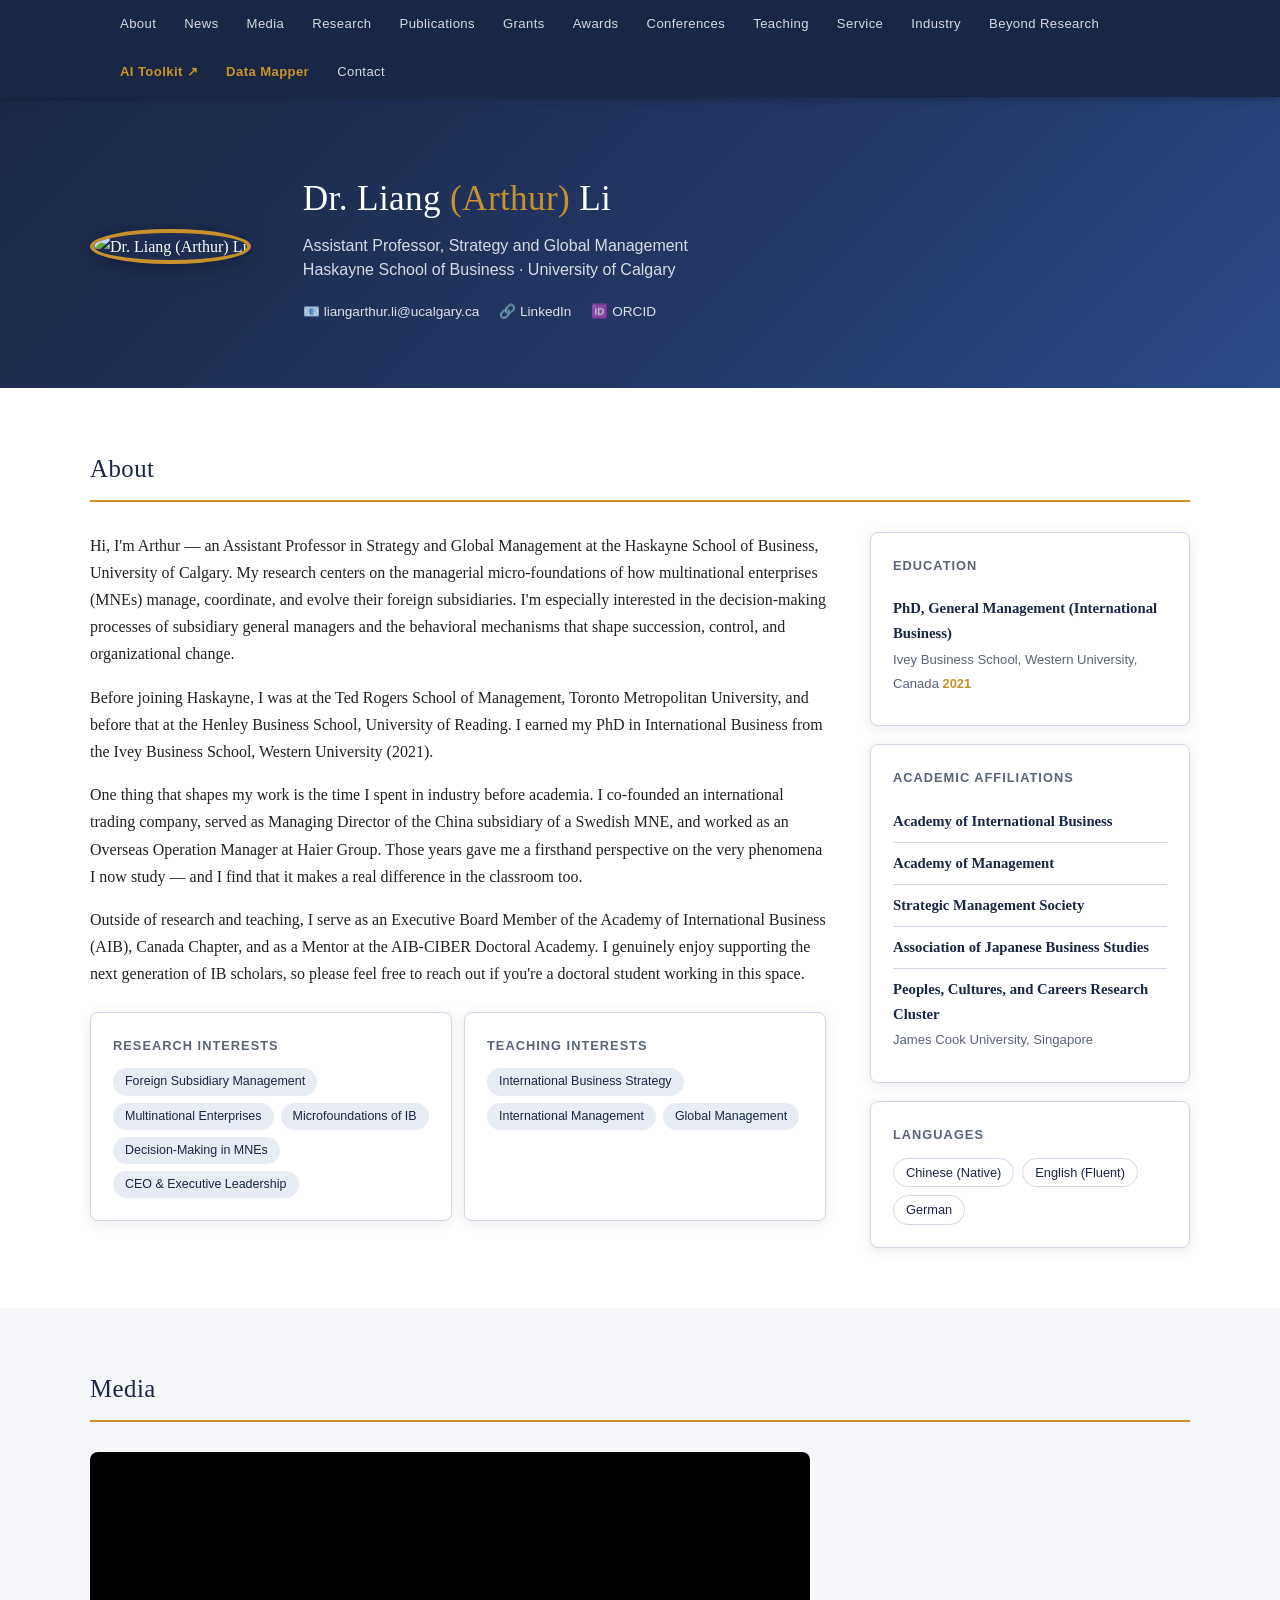
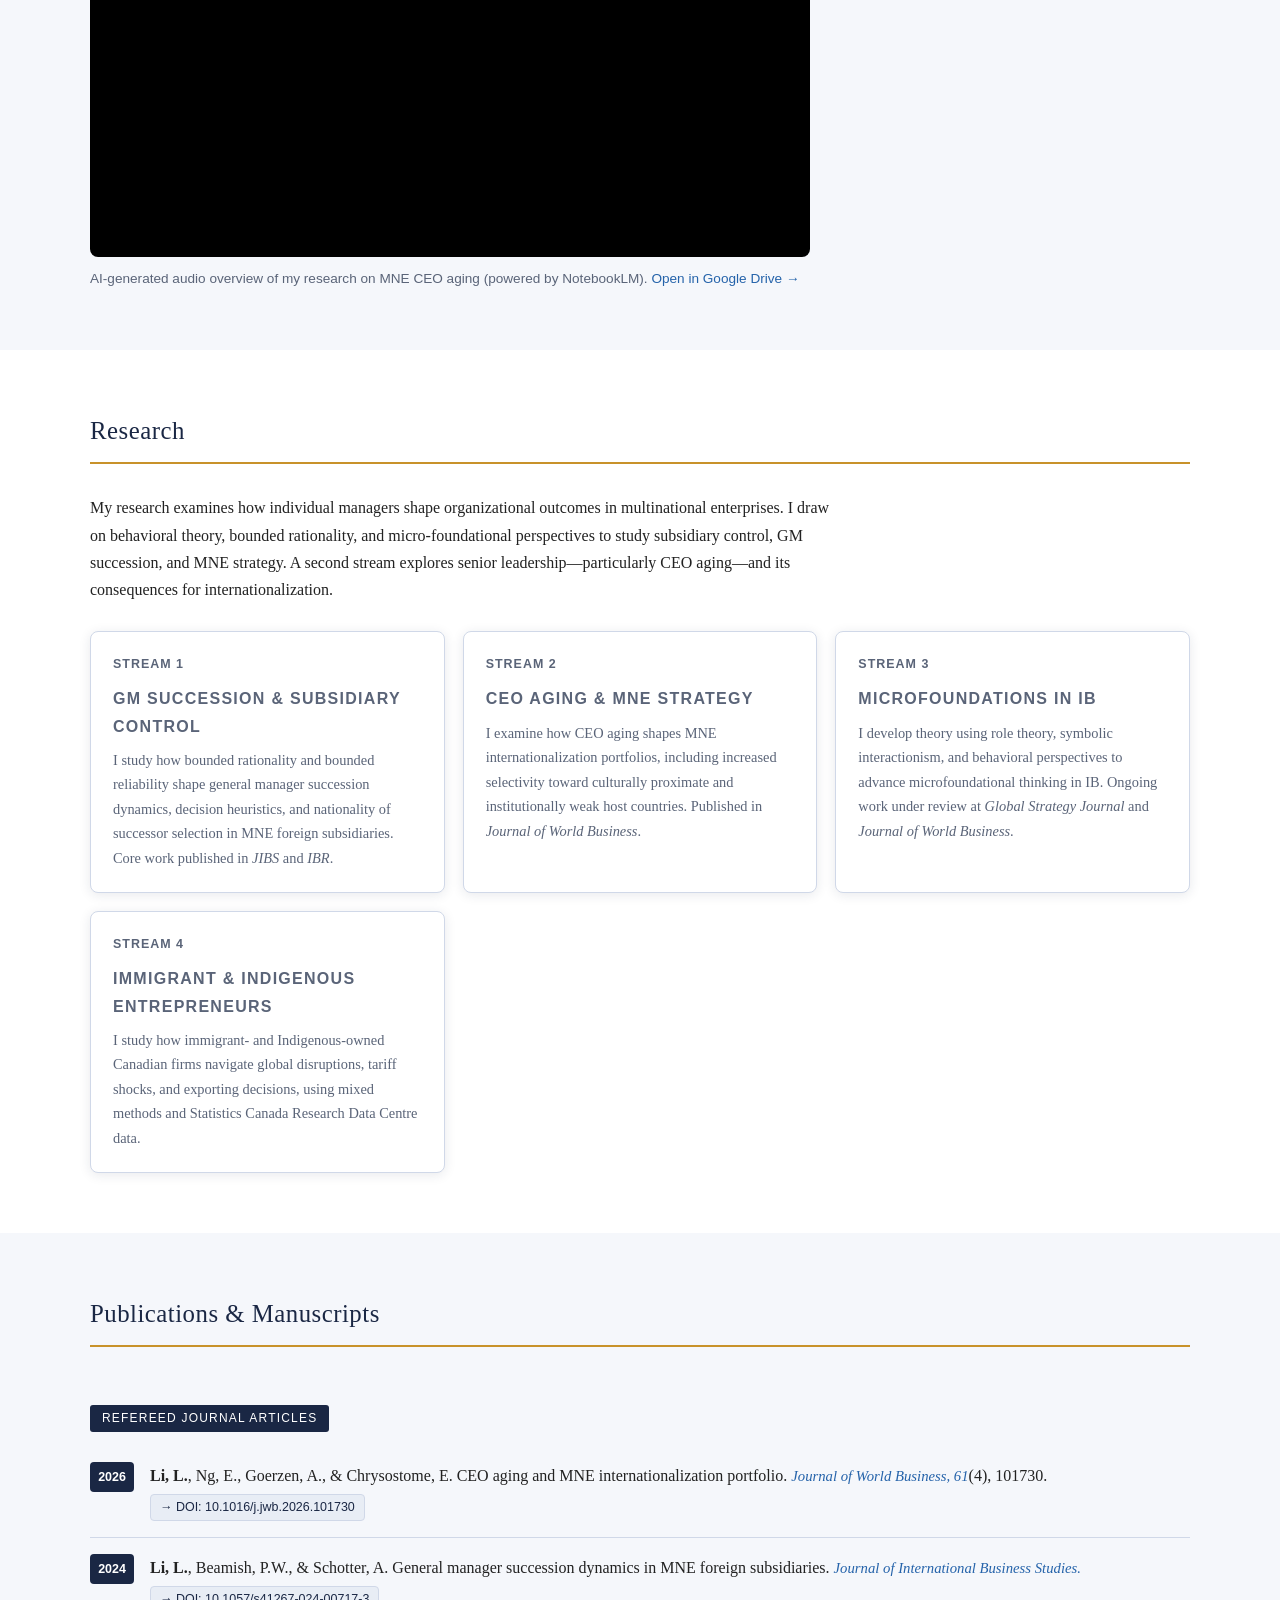
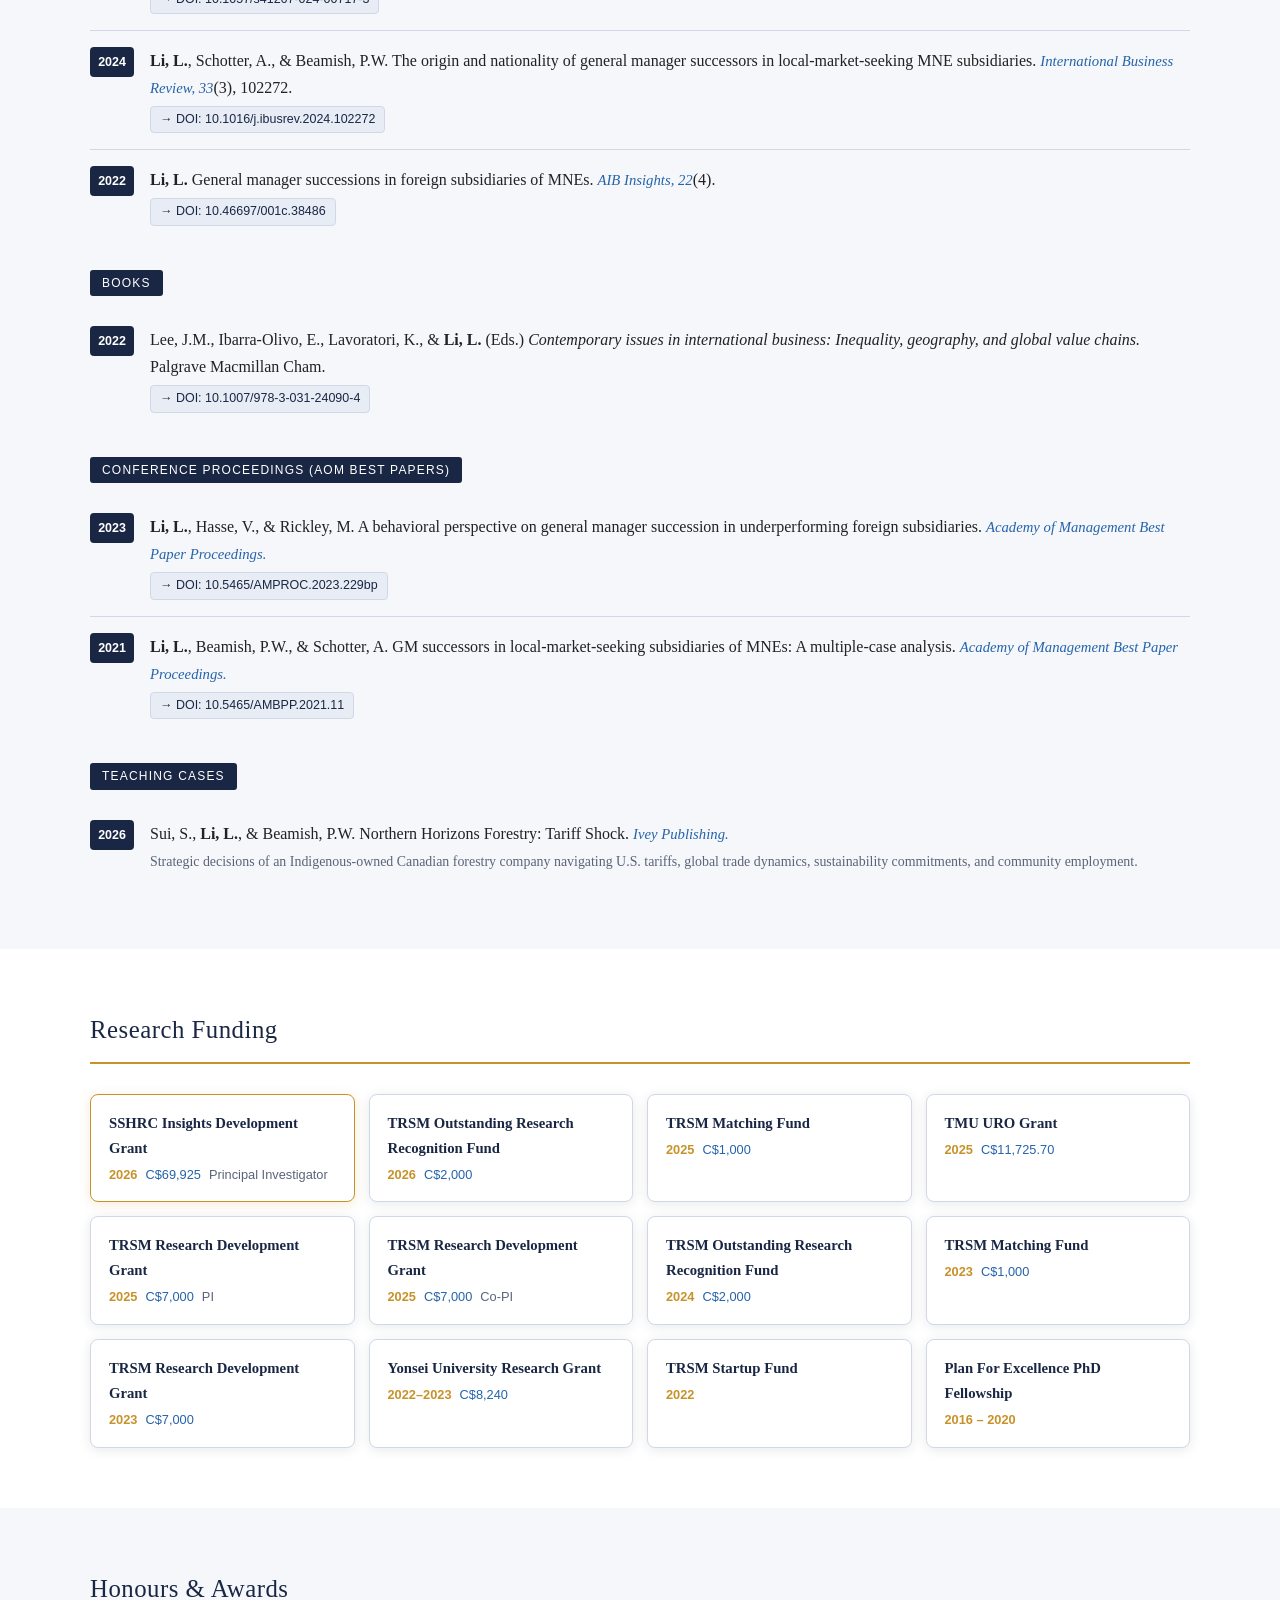
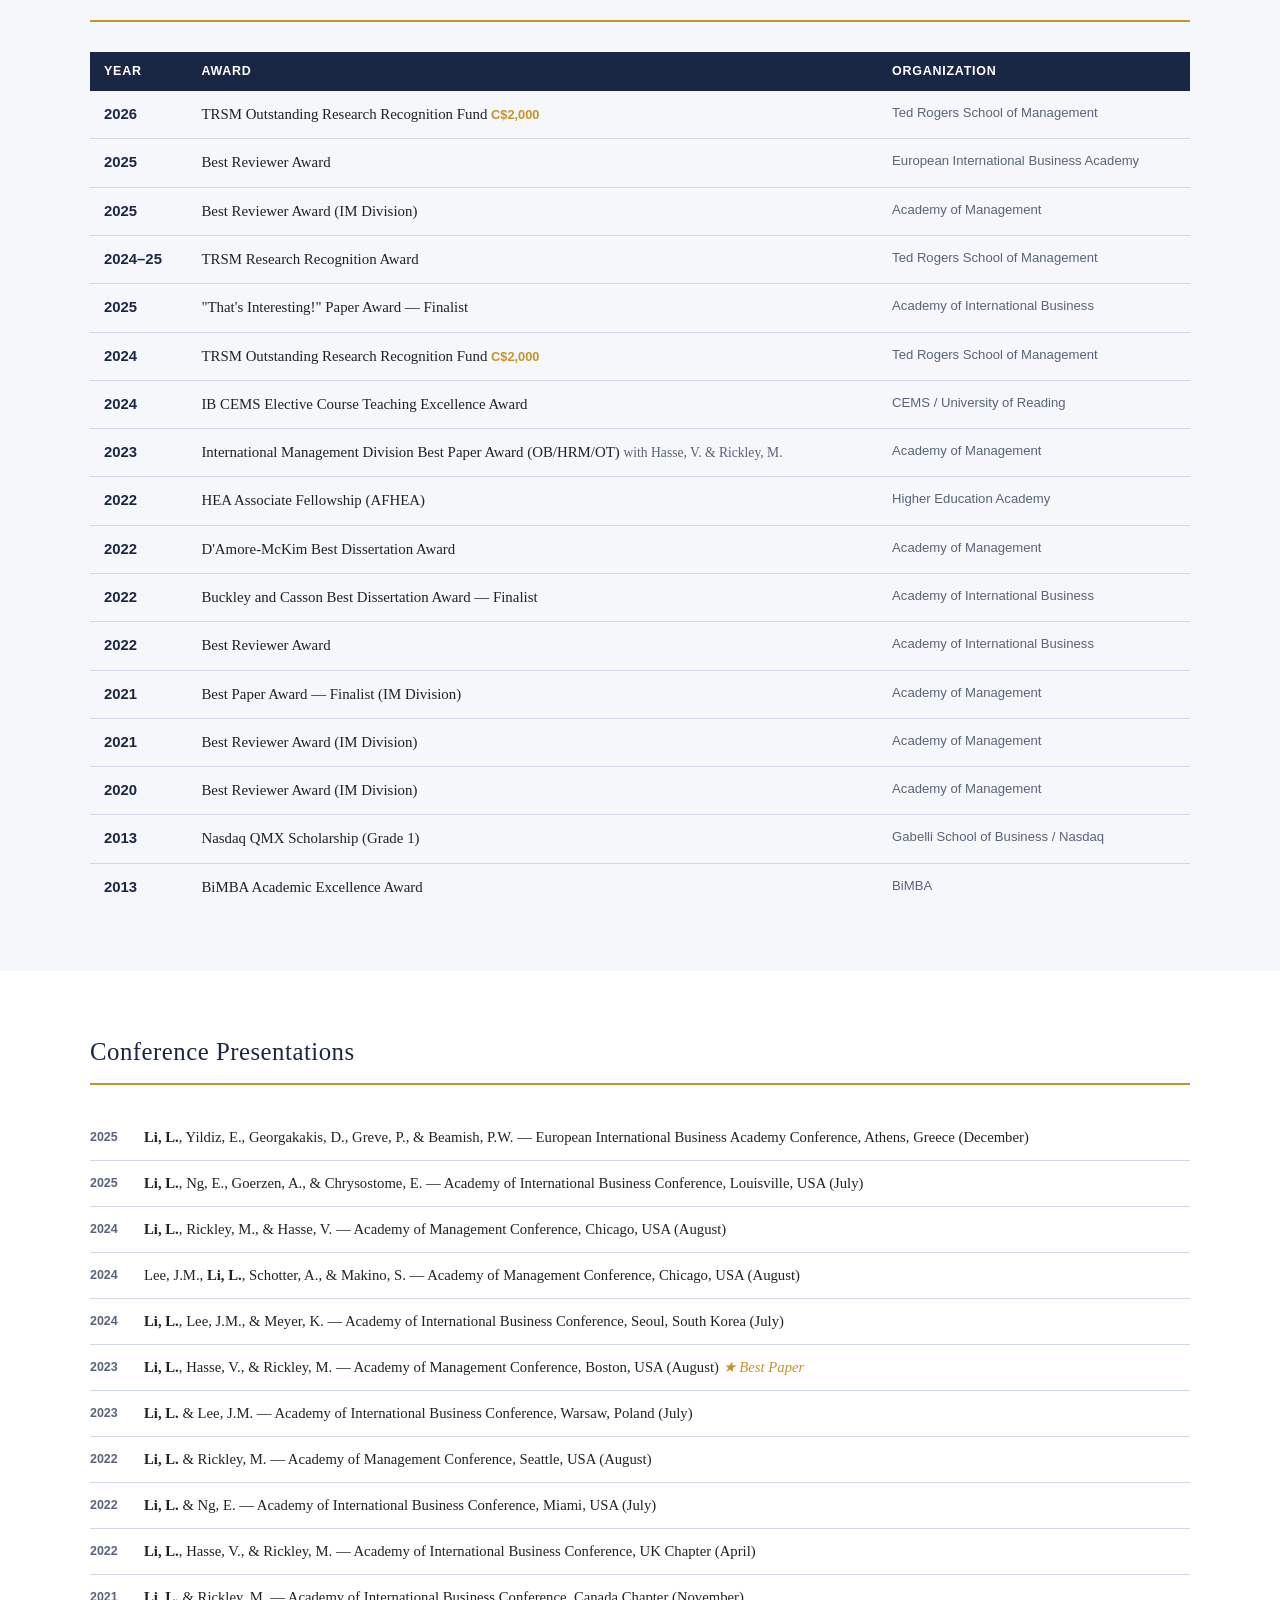
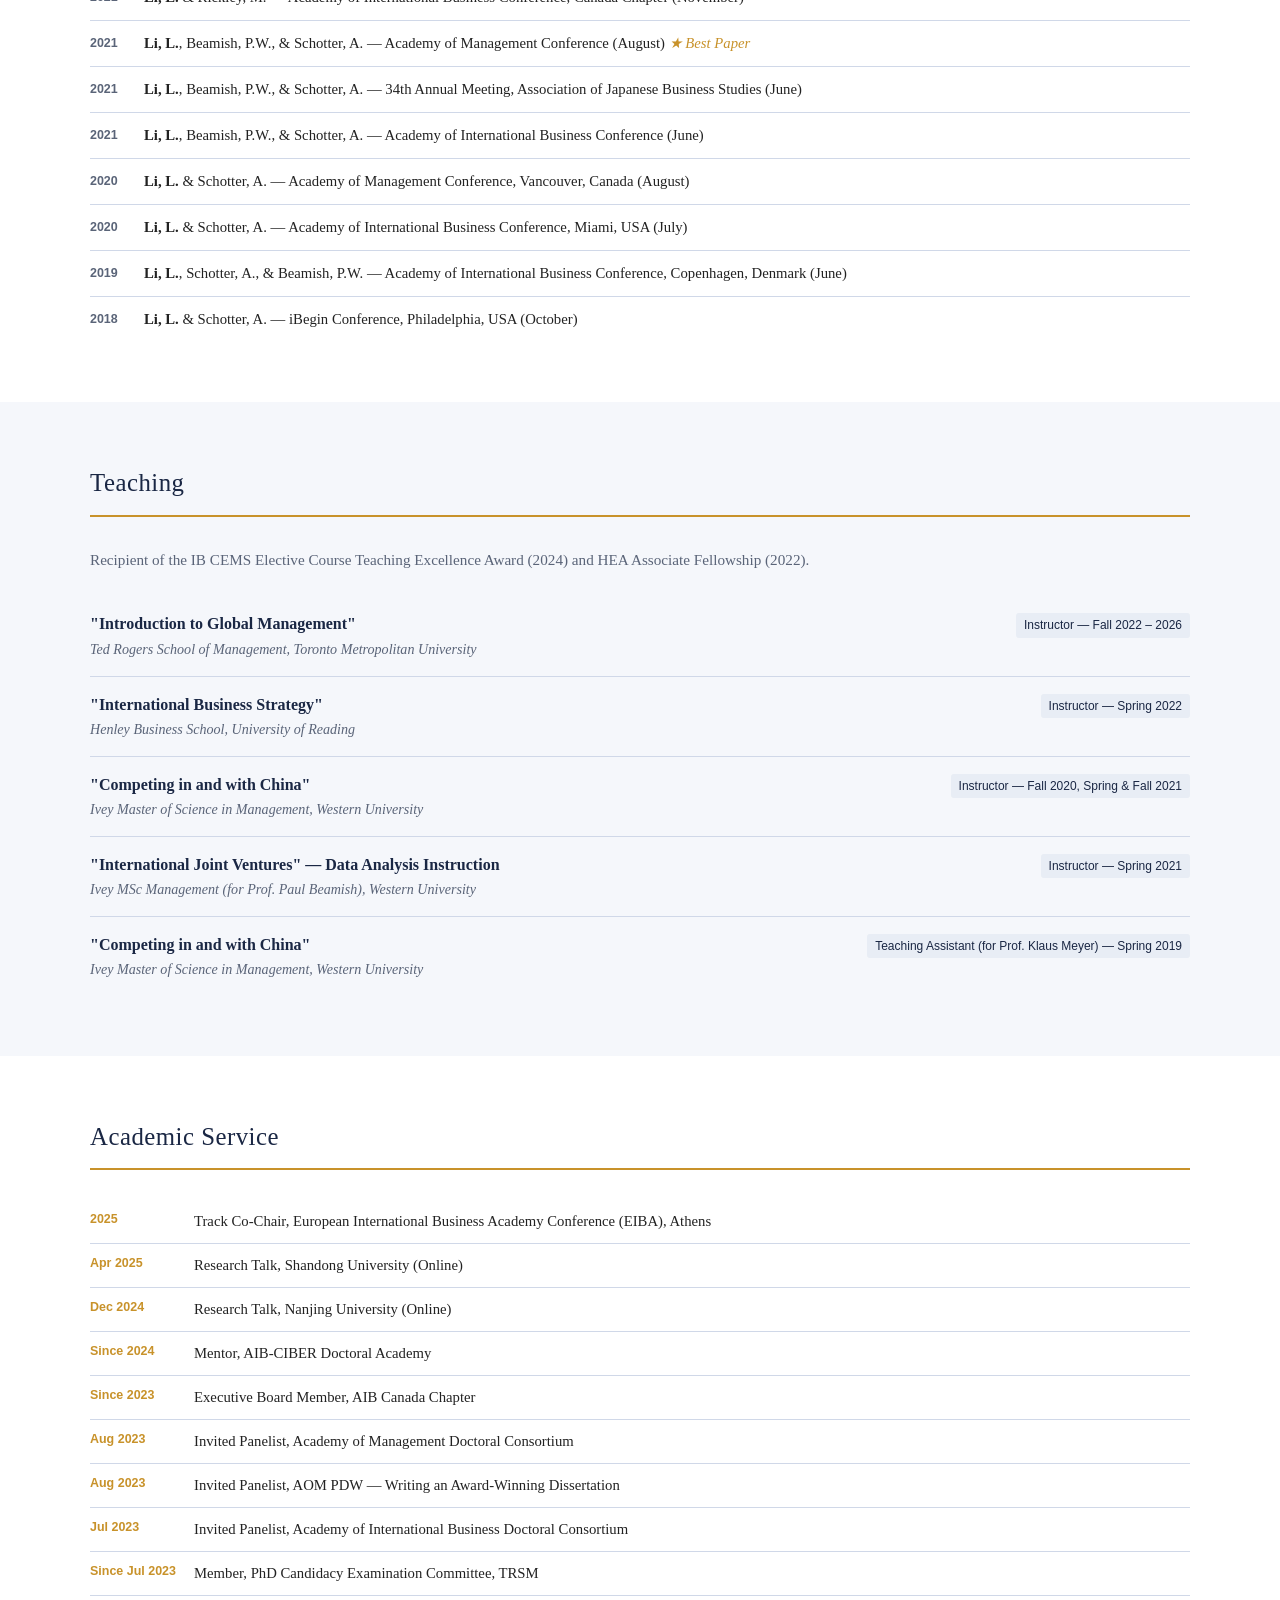
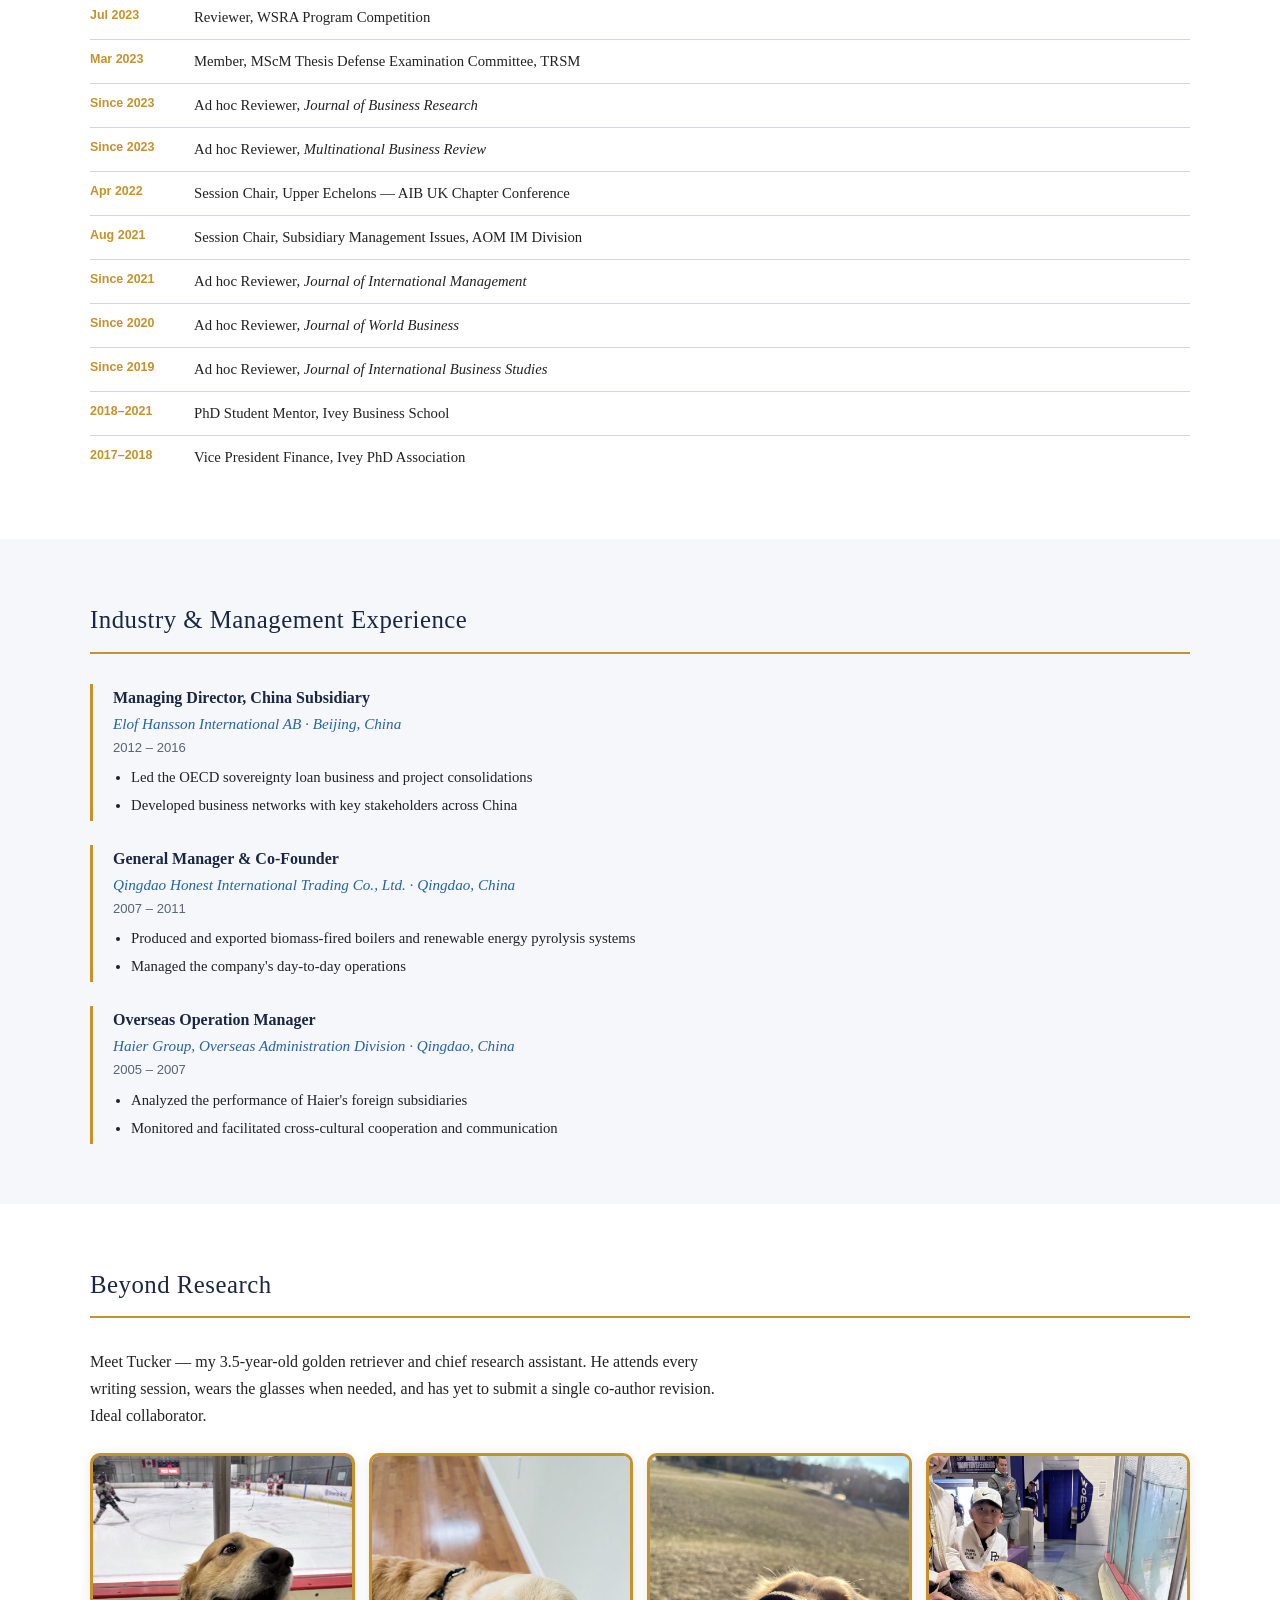
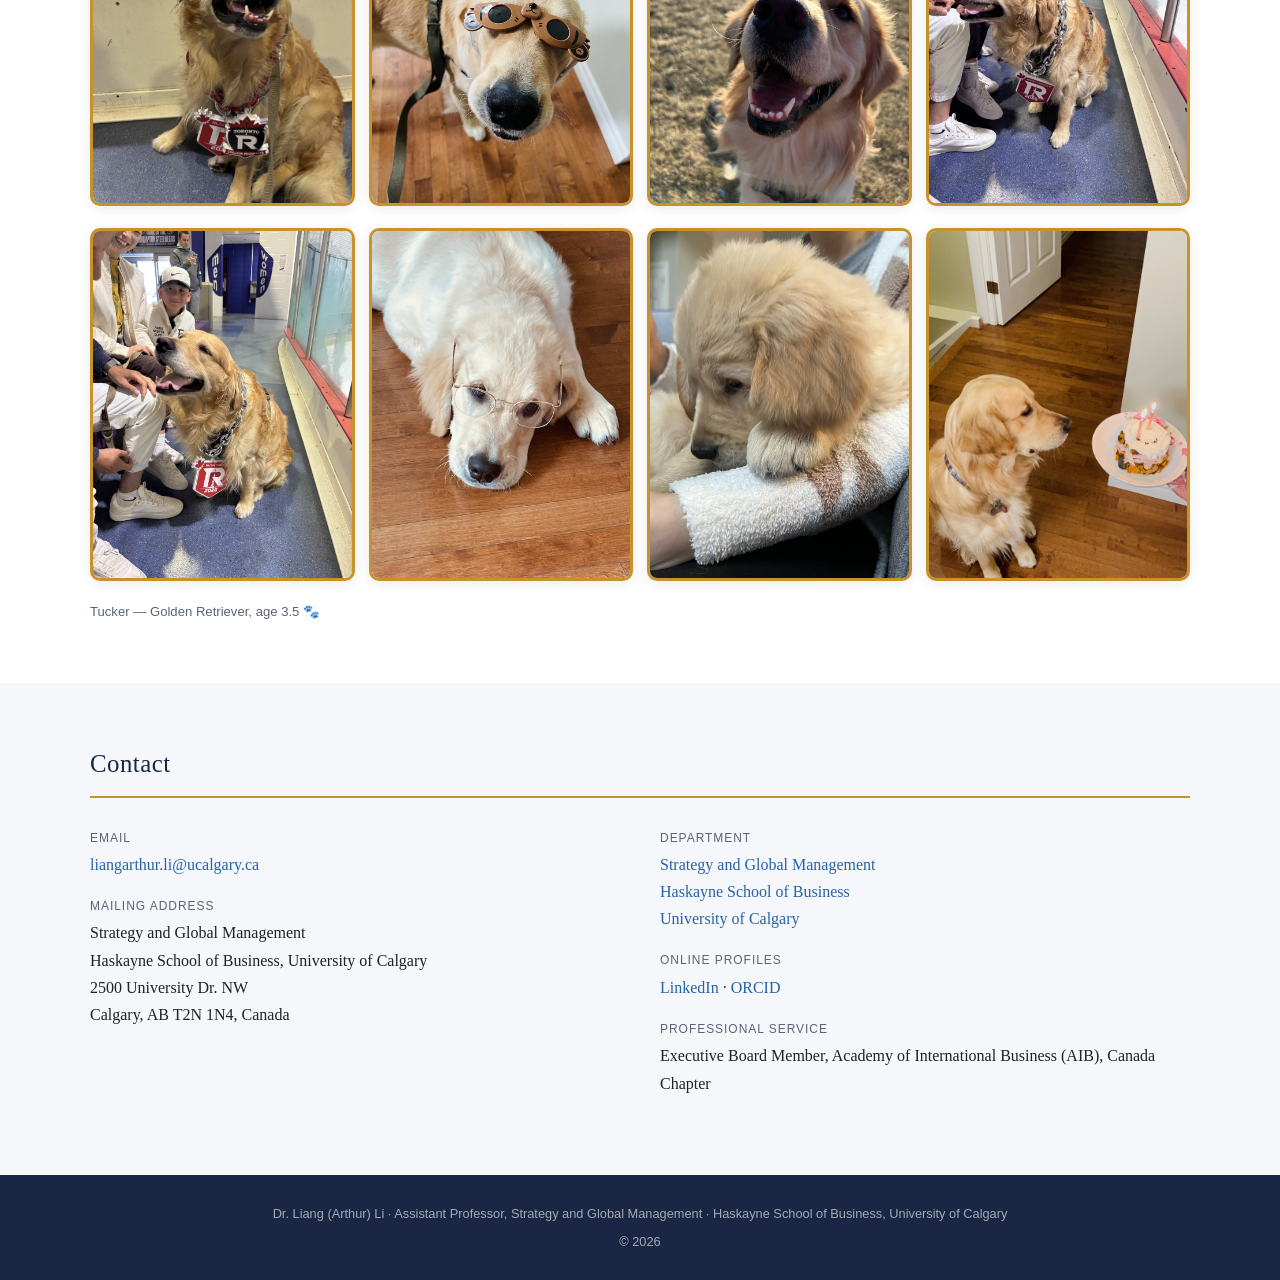
==== index.html @ 7283a2b4 "Add empirical feasibility mapper" ====
<!DOCTYPE html>
<html lang="en">
<head>
  <meta charset="UTF-8" />
  <meta name="viewport" content="width=device-width, initial-scale=1.0" />
  <title>Dr. Liang (Arthur) Li | Assistant Professor, University of Calgary</title>
  <style>
    *, *::before, *::after { box-sizing: border-box; margin: 0; padding: 0; }
    :root {
      --navy:   #1a2744;
      --blue:   #2563aa;
      --gold:   #c8922a;
      --light:  #f5f7fb;
      --mid:    #e8edf5;
      --text:   #222;
      --muted:  #5a6478;
      --border: #d0d8e8;
      --radius: 8px;
      --shadow: 0 2px 12px rgba(26,39,68,.10);
    }
    html { scroll-behavior: smooth; }
    body {
      font-family: 'Georgia', 'Times New Roman', serif;
      font-size: 16px;
      line-height: 1.7;
      color: var(--text);
      background: #fff;
    }
    a { color: var(--blue); text-decoration: none; }
    a:hover { text-decoration: underline; }

    /* Navigation */
    nav {
      position: sticky; top: 0; z-index: 100;
      background: var(--navy);
      box-shadow: 0 2px 8px rgba(0,0,0,.25);
    }
    nav ul {
      display: flex; flex-wrap: wrap; gap: 0;
      list-style: none;
      max-width: 1100px; margin: 0 auto; padding: 0 16px;
    }
    nav ul li a {
      display: block; padding: 13px 14px;
      color: rgba(255,255,255,.82);
      font-family: 'Helvetica Neue', Arial, sans-serif;
      font-size: .82rem; font-weight: 500; letter-spacing: .03em;
      transition: color .2s, background .2s;
    }
    nav ul li a:hover { color: #fff; background: rgba(255,255,255,.1); text-decoration: none; }

    /* Hero */
    #hero {
      background: linear-gradient(135deg, var(--navy) 0%, #243869 60%, #2a4a8a 100%);
      color: #fff;
      padding: 72px 24px 64px;
    }
    .hero-inner {
      max-width: 1100px; margin: 0 auto;
      display: flex; align-items: center; gap: 52px; flex-wrap: wrap;
    }
    .hero-photo img {
      width: 180px; height: 180px; object-fit: cover; object-position: center 15%;
      border-radius: 50%; border: 4px solid var(--gold);
      box-shadow: 0 4px 24px rgba(0,0,0,.35);
    }
    .hero-text h1 {
      font-size: 2.2rem; font-weight: normal; letter-spacing: .01em;
      margin-bottom: 6px;
    }
    .hero-text h1 em { font-style: normal; color: var(--gold); }
    .hero-text .subtitle {
      font-family: 'Helvetica Neue', Arial, sans-serif;
      font-size: 1rem; color: rgba(255,255,255,.82);
      margin-bottom: 18px; line-height: 1.5;
    }
    .hero-contact {
      display: flex; flex-wrap: wrap; gap: 8px 20px;
      font-family: 'Helvetica Neue', Arial, sans-serif;
      font-size: .85rem; color: rgba(255,255,255,.75);
    }
    .hero-contact a { color: rgba(255,255,255,.85); }
    .hero-contact a:hover { color: #fff; }

    /* Sections */
    section { padding: 60px 24px; }
    section:nth-child(even) { background: var(--light); }
    .section-inner { max-width: 1100px; margin: 0 auto; }
    h2 {
      font-size: 1.55rem; color: var(--navy); font-weight: normal;
      border-bottom: 2px solid var(--gold);
      padding-bottom: 10px; margin-bottom: 30px; letter-spacing: .02em;
    }
    h3 { font-size: 1.05rem; color: var(--navy); margin-bottom: 6px; }

    /* About */
    .about-grid {
      display: grid; grid-template-columns: 1fr 320px; gap: 44px; align-items: start;
    }
    .about-bio p { margin-bottom: 1em; }
    .info-card {
      background: #fff; border: 1px solid var(--border);
      border-radius: var(--radius); padding: 22px;
      box-shadow: var(--shadow); margin-bottom: 18px;
    }
    .info-card h3 {
      font-size: .8rem; text-transform: uppercase; letter-spacing: .08em;
      color: var(--muted); font-family: 'Helvetica Neue', Arial, sans-serif;
      margin-bottom: 12px;
    }
    .tag-list { display: flex; flex-wrap: wrap; gap: 7px; margin-top: 6px; }
    .tag {
      background: var(--mid); color: var(--navy);
      border-radius: 20px; padding: 3px 12px;
      font-size: .78rem; font-family: 'Helvetica Neue', Arial, sans-serif;
    }
    .edu-list { list-style: none; }
    .edu-list li {
      padding: 8px 0; border-bottom: 1px solid var(--border);
      font-size: .9rem;
    }
    .edu-list li:last-child { border-bottom: none; }
    .edu-list li strong { display: block; color: var(--navy); font-size: .92rem; }
    .edu-list li .school { color: var(--muted); font-size: .82rem; font-family: sans-serif; }
    .edu-list li .year { color: var(--gold); font-size: .8rem; font-family: sans-serif; font-weight: 600; }

    /* Publications */
    .pub-section-label {
      font-family: 'Helvetica Neue', Arial, sans-serif;
      font-size: .75rem; text-transform: uppercase; letter-spacing: .1em;
      color: #fff; background: var(--navy);
      display: inline-block; padding: 3px 12px; border-radius: 3px;
      margin-bottom: 14px; margin-top: 28px;
    }
    .pub-list { list-style: none; }
    .pub-list li {
      padding: 16px 0; border-bottom: 1px solid var(--border);
      display: flex; gap: 16px; align-items: flex-start;
    }
    .pub-list li:last-child { border-bottom: none; }
    .pub-year {
      flex-shrink: 0; width: 44px; text-align: center;
      background: var(--navy); color: #fff;
      border-radius: 4px; padding: 2px 0;
      font-family: 'Helvetica Neue', Arial, sans-serif;
      font-size: .78rem; font-weight: 600; line-height: 2.1;
    }
    .pub-year.gold { background: var(--gold); }
    .pub-body .journal { font-style: italic; color: var(--blue); font-size: .92rem; }
    .pub-body .status-badge {
      display: inline-block; margin-left: 8px;
      font-family: 'Helvetica Neue', Arial, sans-serif;
      font-size: .72rem; background: #e8f4e8; border: 1px solid #8bc98b;
      border-radius: 3px; padding: 1px 7px; color: #2a6e2a;
    }
    .pub-body .status-badge.review { background: #fff3e0; border-color: #f0b060; color: #7a5000; }
    .pub-body .status-badge.prep { background: var(--mid); border-color: var(--border); color: var(--muted); }
    .pub-link {
      display: inline-block; margin-top: 5px;
      font-family: 'Helvetica Neue', Arial, sans-serif;
      font-size: .78rem; background: var(--mid);
      border: 1px solid var(--border); border-radius: 4px;
      padding: 2px 9px; color: var(--navy);
    }
    .pub-link:hover { background: var(--navy); color: #fff; text-decoration: none; }

    /* Awards table */
    .awards-table { width: 100%; border-collapse: collapse; font-size: .93rem; }
    .awards-table th {
      text-align: left; padding: 9px 14px;
      background: var(--navy); color: #fff;
      font-family: 'Helvetica Neue', Arial, sans-serif;
      font-size: .78rem; text-transform: uppercase; letter-spacing: .06em;
    }
    .awards-table td { padding: 11px 14px; border-bottom: 1px solid var(--border); vertical-align: top; }
    .awards-table tr:last-child td { border-bottom: none; }
    .awards-table tr:nth-child(even) td { background: var(--light); }
    .award-year { font-weight: 700; color: var(--navy); font-family: sans-serif; white-space: nowrap; }
    .award-org { font-family: sans-serif; font-size: .82rem; color: var(--muted); }
    .award-amount { font-family: sans-serif; font-size: .8rem; color: var(--gold); font-weight: 600; }

    /* Funding */
    .funding-grid {
      display: grid; grid-template-columns: repeat(auto-fill, minmax(240px, 1fr)); gap: 14px;
    }
    .funding-card {
      background: #fff; border: 1px solid var(--border); border-radius: var(--radius);
      padding: 16px 18px; box-shadow: var(--shadow);
    }
    .funding-card .fund-name { font-weight: 600; color: var(--navy); font-size: .92rem; margin-bottom: 3px; }
    .funding-card .fund-meta {
      font-family: sans-serif; font-size: .8rem; color: var(--muted); display: flex; gap: 8px; flex-wrap: wrap;
    }
    .funding-card .fund-year { color: var(--gold); font-weight: 600; }
    .funding-card .fund-amount { color: var(--blue); }

    /* Conferences */
    .conf-list { list-style: none; }
    .conf-list li {
      padding: 10px 0; border-bottom: 1px solid var(--border);
      font-size: .92rem; display: flex; gap: 14px;
    }
    .conf-list li:last-child { border-bottom: none; }
    .conf-year {
      flex-shrink: 0; width: 40px;
      font-family: sans-serif; font-size: .78rem; font-weight: 700;
      color: var(--muted); padding-top: 2px;
    }

    /* Teaching */
    .teaching-list { display: flex; flex-direction: column; gap: 0; }
    .teaching-item {
      padding: 14px 0; border-bottom: 1px solid var(--border);
      display: grid; grid-template-columns: 1fr auto; gap: 12px; align-items: start;
    }
    .teaching-item:last-child { border-bottom: none; }
    .teaching-item .course { font-weight: 600; color: var(--navy); }
    .teaching-item .inst { font-size: .88rem; color: var(--muted); font-style: italic; }
    .teaching-item .role-label {
      font-family: sans-serif; font-size: .75rem;
      background: var(--mid); border-radius: 3px; padding: 2px 8px;
      color: var(--navy); white-space: nowrap; align-self: start; margin-top: 3px;
    }

    /* Service */
    .service-list { list-style: none; }
    .service-list li {
      padding: 9px 0; border-bottom: 1px solid var(--border);
      font-size: .92rem; display: flex; gap: 14px;
    }
    .service-list li:last-child { border-bottom: none; }
    .service-date {
      flex-shrink: 0; min-width: 90px;
      font-family: sans-serif; font-size: .78rem; color: var(--gold); font-weight: 600;
    }

    /* Experience */
    .exp-list { display: flex; flex-direction: column; gap: 24px; }
    .exp-item { border-left: 3px solid var(--gold); padding-left: 20px; }
    .exp-item .exp-title { font-weight: 700; color: var(--navy); font-size: 1rem; }
    .exp-item .exp-org { font-style: italic; color: var(--blue); font-size: .95rem; }
    .exp-item .exp-meta { font-family: sans-serif; font-size: .82rem; color: var(--muted); margin-bottom: 6px; }
    .exp-item ul { margin-top: 6px; padding-left: 18px; font-size: .92rem; }
    .exp-item ul li { margin-bottom: 3px; }

    /* Contact */
    .contact-grid { display: grid; grid-template-columns: 1fr 1fr; gap: 40px; }
    .contact-item { margin-bottom: 18px; }
    .contact-item label {
      display: block; font-family: sans-serif;
      font-size: .75rem; text-transform: uppercase; letter-spacing: .08em; color: var(--muted);
      margin-bottom: 3px;
    }

    /* Pills row */
    .pills { display: flex; flex-wrap: wrap; gap: 8px; margin-top: 8px; }
    .pill {
      font-family: sans-serif; font-size: .8rem;
      border: 1px solid var(--border); border-radius: 20px;
      padding: 3px 12px; color: var(--navy);
    }

    footer {
      background: var(--navy); color: rgba(255,255,255,.6);
      text-align: center; padding: 28px 24px;
      font-family: sans-serif; font-size: .8rem;
    }
    footer a { color: rgba(255,255,255,.75); }

    @media (max-width: 768px) {
      .about-grid { grid-template-columns: 1fr; }
      .contact-grid { grid-template-columns: 1fr; }
      .hero-inner { flex-direction: column; gap: 24px; }
      .hero-photo img { width: 130px; height: 130px; }
      .hero-text h1 { font-size: 1.65rem; }
      .teaching-item { grid-template-columns: 1fr; }
    }
  </style>
</head>
<body>

<!-- Navigation -->
<nav>
  <ul>
    <li><a href="#about">About</a></li>
    <li><a href="news.html">News</a></li>
    <li><a href="#media">Media</a></li>
    <li><a href="#research">Research</a></li>
    <li><a href="#publications">Publications</a></li>
    <li><a href="#funding">Grants</a></li>
    <li><a href="#awards">Awards</a></li>
    <li><a href="#conferences">Conferences</a></li>
    <li><a href="#teaching">Teaching</a></li>
    <li><a href="#service">Service</a></li>
    <li><a href="#experience">Industry</a></li>
    <li><a href="#beyond">Beyond Research</a></li>
    <li><a href="https://academia-ai-toolkit.streamlit.app" target="_blank" rel="noopener" style="color:var(--gold); font-weight:600;">AI Toolkit ↗</a></li>
    <li><a href="research-data-mapper/" style="color:var(--gold); font-weight:600;">Data Mapper</a></li>
    <li><a href="#contact">Contact</a></li>
  </ul>
</nav>

<!-- Hero -->
<section id="hero">
  <div class="hero-inner">
    <div class="hero-photo">
      <img src="https://www.torontomu.ca/content/dam/tedrogersschool/business-management/faculty/gms/liang-arthur-li.jpg"
           alt="Dr. Liang (Arthur) Li" />
    </div>
    <div class="hero-text">
      <h1>Dr. Liang <em>(Arthur)</em> Li</h1>
      <div class="subtitle">
        Assistant Professor, Strategy and Global Management<br />
        Haskayne School of Business · University of Calgary
      </div>
      <div class="hero-contact">
        <span>📧 <a href="mailto:liangarthur.li@ucalgary.ca">liangarthur.li@ucalgary.ca</a></span>
        <span>🔗 <a href="https://www.linkedin.com/in/arthur312/" target="_blank" rel="noopener">LinkedIn</a></span>
        <span>🆔 <a href="https://orcid.org/0000-0002-8154-1591" target="_blank" rel="noopener">ORCID</a></span>
      </div>
    </div>
  </div>
</section>

<!-- About -->
<section id="about">
  <div class="section-inner">
    <h2>About</h2>
    <div class="about-grid">
      <div class="about-bio">
        <p>
          Hi, I'm Arthur — an Assistant Professor in Strategy and Global Management at the
          Haskayne School of Business, University of Calgary. My research centers on the
          managerial micro-foundations of how multinational enterprises (MNEs) manage,
          coordinate, and evolve their foreign subsidiaries. I'm especially interested in
          the decision-making processes of subsidiary general managers and the behavioral
          mechanisms that shape succession, control, and organizational change.
        </p>
        <p>
          Before joining Haskayne, I was at the Ted Rogers School of Management, Toronto
          Metropolitan University, and before that at the Henley Business School, University
          of Reading. I earned my PhD in International Business from the Ivey Business School,
          Western University (2021).
        </p>
        <p>
          One thing that shapes my work is the time I spent in industry before academia. I
          co-founded an international trading company, served as Managing Director of the
          China subsidiary of a Swedish MNE, and worked as an Overseas Operation Manager at
          Haier Group. Those years gave me a firsthand perspective on the very phenomena I
          now study — and I find that it makes a real difference in the classroom too.
        </p>
        <p>
          Outside of research and teaching, I serve as an Executive Board Member of the
          Academy of International Business (AIB), Canada Chapter, and as a Mentor at the
          AIB-CIBER Doctoral Academy. I genuinely enjoy supporting the next generation of IB
          scholars, so please feel free to reach out if you're a doctoral student working in
          this space.
        </p>

        <div style="margin-top:24px; display:flex; flex-wrap:wrap; gap:12px;">
          <div class="info-card" style="flex:1; min-width:200px; margin-bottom:0;">
            <h3>Research Interests</h3>
            <div class="tag-list">
              <span class="tag">Foreign Subsidiary Management</span>
              <span class="tag">Multinational Enterprises</span>
              <span class="tag">Microfoundations of IB</span>
              <span class="tag">Decision-Making in MNEs</span>
              <span class="tag">CEO &amp; Executive Leadership</span>
            </div>
          </div>
          <div class="info-card" style="flex:1; min-width:200px; margin-bottom:0;">
            <h3>Teaching Interests</h3>
            <div class="tag-list">
              <span class="tag">International Business Strategy</span>
              <span class="tag">International Management</span>
              <span class="tag">Global Management</span>
            </div>
          </div>
        </div>
      </div>

      <div>
        <div class="info-card">
          <h3>Education</h3>
          <ul class="edu-list">
            <li>
              <strong>PhD, General Management (International Business)</strong>
              <span class="school">Ivey Business School, Western University, Canada</span>
              <span class="year">2021</span>
            </li>
          </ul>
        </div>

        <div class="info-card">
          <h3>Academic Affiliations</h3>
          <ul class="edu-list">
            <li><strong>Academy of International Business</strong></li>
            <li><strong>Academy of Management</strong></li>
            <li><strong>Strategic Management Society</strong></li>
            <li><strong>Association of Japanese Business Studies</strong></li>
            <li>
              <strong>Peoples, Cultures, and Careers Research Cluster</strong>
              <span class="school">James Cook University, Singapore</span>
            </li>
          </ul>
        </div>

        <div class="info-card" style="margin-bottom:0;">
          <h3>Languages</h3>
          <div class="pills">
            <span class="pill">Chinese (Native)</span>
            <span class="pill">English (Fluent)</span>
            <span class="pill">German</span>
          </div>
        </div>
      </div>
    </div>
  </div>
</section>

<!-- Media -->
<section id="media">
  <div class="section-inner">
    <h2>Media</h2>
    <div style="max-width:720px;">
      <div style="position:relative; padding-bottom:56.25%; height:0; overflow:hidden; border-radius:8px; background:#000;">
        <iframe
          src="https://drive.google.com/file/d/1AwPxZQwR6uqkw9tZWKUVP5dByaH6tsTD/preview"
          style="position:absolute; top:0; left:0; width:100%; height:100%; border:0;"
          allow="autoplay"
          allowfullscreen
        ></iframe>
      </div>
      <p style="font-size:.85rem; color:var(--muted); margin-top:10px; font-family:sans-serif;">
        AI-generated audio overview of my research on MNE CEO aging (powered by NotebookLM).
        <a href="https://drive.google.com/file/d/1AwPxZQwR6uqkw9tZWKUVP5dByaH6tsTD/view?usp=sharing" target="_blank" rel="noopener">Open in Google Drive →</a>
      </p>
    </div>
  </div>
</section>

<!-- Research -->
<section id="research">
  <div class="section-inner">
    <h2>Research</h2>
    <p style="max-width:740px; margin-bottom:28px;">
      My research examines how individual managers shape organizational outcomes in multinational
      enterprises. I draw on behavioral theory, bounded rationality, and micro-foundational
      perspectives to study subsidiary control, GM succession, and MNE strategy. A second stream
      explores senior leadership—particularly CEO aging—and its consequences for internationalization.
    </p>
    <div style="display:grid; grid-template-columns: repeat(auto-fill, minmax(290px, 1fr)); gap:18px;">
      <div class="info-card" style="margin-bottom:0;">
        <h3 style="font-size:.78rem; text-transform:uppercase; letter-spacing:.08em; color:var(--muted); font-family:sans-serif; margin-bottom:10px;">Stream 1</h3>
        <h3 style="font-size:1rem; margin-bottom:8px;">GM Succession &amp; Subsidiary Control</h3>
        <p style="font-size:.9rem; color:var(--muted);">
          I study how bounded rationality and bounded reliability shape general manager succession
          dynamics, decision heuristics, and nationality of successor selection in MNE foreign
          subsidiaries. Core work published in <em>JIBS</em> and <em>IBR</em>.
        </p>
      </div>
      <div class="info-card" style="margin-bottom:0;">
        <h3 style="font-size:.78rem; text-transform:uppercase; letter-spacing:.08em; color:var(--muted); font-family:sans-serif; margin-bottom:10px;">Stream 2</h3>
        <h3 style="font-size:1rem; margin-bottom:8px;">CEO Aging &amp; MNE Strategy</h3>
        <p style="font-size:.9rem; color:var(--muted);">
          I examine how CEO aging shapes MNE internationalization portfolios, including increased
          selectivity toward culturally proximate and institutionally weak host countries.
          Published in <em>Journal of World Business</em>.
        </p>
      </div>
      <div class="info-card" style="margin-bottom:0;">
        <h3 style="font-size:.78rem; text-transform:uppercase; letter-spacing:.08em; color:var(--muted); font-family:sans-serif; margin-bottom:10px;">Stream 3</h3>
        <h3 style="font-size:1rem; margin-bottom:8px;">Microfoundations in IB</h3>
        <p style="font-size:.9rem; color:var(--muted);">
          I develop theory using role theory, symbolic interactionism, and behavioral perspectives
          to advance microfoundational thinking in IB. Ongoing work under review at
          <em>Global Strategy Journal</em> and <em>Journal of World Business</em>.
        </p>
      </div>
      <div class="info-card" style="margin-bottom:0;">
        <h3 style="font-size:.78rem; text-transform:uppercase; letter-spacing:.08em; color:var(--muted); font-family:sans-serif; margin-bottom:10px;">Stream 4</h3>
        <h3 style="font-size:1rem; margin-bottom:8px;">Immigrant &amp; Indigenous Entrepreneurs</h3>
        <p style="font-size:.9rem; color:var(--muted);">
          I study how immigrant- and Indigenous-owned Canadian firms navigate global disruptions,
          tariff shocks, and exporting decisions, using mixed methods and Statistics Canada
          Research Data Centre data.
        </p>
      </div>
    </div>
  </div>
</section>

<!-- Publications -->
<section id="publications">
  <div class="section-inner">
    <h2>Publications &amp; Manuscripts</h2>

    <div class="pub-section-label">Refereed Journal Articles</div>
    <ul class="pub-list">

      <li>
        <div class="pub-year">2026</div>
        <div class="pub-body">
          <strong>Li, L.</strong>, Ng, E., Goerzen, A., &amp; Chrysostome, E.
          CEO aging and MNE internationalization portfolio.
          <span class="journal">Journal of World Business, 61</span>(4), 101730.
          <br /><a class="pub-link" href="https://doi.org/10.1016/j.jwb.2026.101730" target="_blank" rel="noopener">→ DOI: 10.1016/j.jwb.2026.101730</a>
        </div>
      </li>

      <li>
        <div class="pub-year">2024</div>
        <div class="pub-body">
          <strong>Li, L.</strong>, Beamish, P.W., &amp; Schotter, A.
          General manager succession dynamics in MNE foreign subsidiaries.
          <span class="journal">Journal of International Business Studies.</span>
          <br /><a class="pub-link" href="https://doi.org/10.1057/s41267-024-00717-3" target="_blank" rel="noopener">→ DOI: 10.1057/s41267-024-00717-3</a>
        </div>
      </li>

      <li>
        <div class="pub-year">2024</div>
        <div class="pub-body">
          <strong>Li, L.</strong>, Schotter, A., &amp; Beamish, P.W.
          The origin and nationality of general manager successors in local-market-seeking MNE subsidiaries.
          <span class="journal">International Business Review, 33</span>(3), 102272.
          <br /><a class="pub-link" href="https://doi.org/10.1016/j.ibusrev.2024.102272" target="_blank" rel="noopener">→ DOI: 10.1016/j.ibusrev.2024.102272</a>
        </div>
      </li>

      <li>
        <div class="pub-year">2022</div>
        <div class="pub-body">
          <strong>Li, L.</strong>
          General manager successions in foreign subsidiaries of MNEs.
          <span class="journal">AIB Insights, 22</span>(4).
          <br /><a class="pub-link" href="https://doi.org/10.46697/001c.38486" target="_blank" rel="noopener">→ DOI: 10.46697/001c.38486</a>
        </div>
      </li>
    </ul>

    <div class="pub-section-label">Books</div>
    <ul class="pub-list">
      <li>
        <div class="pub-year">2022</div>
        <div class="pub-body">
          Lee, J.M., Ibarra-Olivo, E., Lavoratori, K., &amp; <strong>Li, L.</strong> (Eds.)
          <em>Contemporary issues in international business: Inequality, geography, and global value chains.</em>
          Palgrave Macmillan Cham.
          <br /><a class="pub-link" href="https://doi.org/10.1007/978-3-031-24090-4" target="_blank" rel="noopener">→ DOI: 10.1007/978-3-031-24090-4</a>
        </div>
      </li>
    </ul>

    <div class="pub-section-label">Conference Proceedings (AOM Best Papers)</div>
    <ul class="pub-list">
      <li>
        <div class="pub-year">2023</div>
        <div class="pub-body">
          <strong>Li, L.</strong>, Hasse, V., &amp; Rickley, M.
          A behavioral perspective on general manager succession in underperforming foreign subsidiaries.
          <span class="journal">Academy of Management Best Paper Proceedings.</span>
          <br /><a class="pub-link" href="https://doi.org/10.5465/AMPROC.2023.229bp" target="_blank" rel="noopener">→ DOI: 10.5465/AMPROC.2023.229bp</a>
        </div>
      </li>
      <li>
        <div class="pub-year">2021</div>
        <div class="pub-body">
          <strong>Li, L.</strong>, Beamish, P.W., &amp; Schotter, A.
          GM successors in local-market-seeking subsidiaries of MNEs: A multiple-case analysis.
          <span class="journal">Academy of Management Best Paper Proceedings.</span>
          <br /><a class="pub-link" href="https://doi.org/10.5465/AMBPP.2021.11" target="_blank" rel="noopener">→ DOI: 10.5465/AMBPP.2021.11</a>
        </div>
      </li>
    </ul>

    <div class="pub-section-label">Teaching Cases</div>
    <ul class="pub-list">
      <li>
        <div class="pub-year">2026</div>
        <div class="pub-body">
          Sui, S., <strong>Li, L.</strong>, &amp; Beamish, P.W.
          Northern Horizons Forestry: Tariff Shock.
          <span class="journal">Ivey Publishing.</span>
          <span style="font-size:.87rem; color:var(--muted); display:block; margin-top:3px;">Strategic decisions of an Indigenous-owned Canadian forestry company navigating U.S. tariffs, global trade dynamics, sustainability commitments, and community employment.</span>
        </div>
      </li>
    </ul>


  </div>
</section>

<!-- Funding -->
<section id="funding">
  <div class="section-inner">
    <h2>Research Funding</h2>
    <div class="funding-grid">
      <div class="funding-card" style="border-color:var(--gold); box-shadow:0 2px 12px rgba(200,146,42,.18);">
        <div class="fund-name">SSHRC Insights Development Grant</div>
        <div class="fund-meta"><span class="fund-year">2026</span><span class="fund-amount">C$69,925</span><span>Principal Investigator</span></div>
      </div>
      <div class="funding-card">
        <div class="fund-name">TRSM Outstanding Research Recognition Fund</div>
        <div class="fund-meta"><span class="fund-year">2026</span><span class="fund-amount">C$2,000</span></div>
      </div>
      <div class="funding-card">
        <div class="fund-name">TRSM Matching Fund</div>
        <div class="fund-meta"><span class="fund-year">2025</span><span class="fund-amount">C$1,000</span></div>
      </div>
      <div class="funding-card">
        <div class="fund-name">TMU URO Grant</div>
        <div class="fund-meta"><span class="fund-year">2025</span><span class="fund-amount">C$11,725.70</span></div>
      </div>
      <div class="funding-card">
        <div class="fund-name">TRSM Research Development Grant</div>
        <div class="fund-meta"><span class="fund-year">2025</span><span class="fund-amount">C$7,000</span><span>PI</span></div>
      </div>
      <div class="funding-card">
        <div class="fund-name">TRSM Research Development Grant</div>
        <div class="fund-meta"><span class="fund-year">2025</span><span class="fund-amount">C$7,000</span><span>Co-PI</span></div>
      </div>
      <div class="funding-card">
        <div class="fund-name">TRSM Outstanding Research Recognition Fund</div>
        <div class="fund-meta"><span class="fund-year">2024</span><span class="fund-amount">C$2,000</span></div>
      </div>
      <div class="funding-card">
        <div class="fund-name">TRSM Matching Fund</div>
        <div class="fund-meta"><span class="fund-year">2023</span><span class="fund-amount">C$1,000</span></div>
      </div>
      <div class="funding-card">
        <div class="fund-name">TRSM Research Development Grant</div>
        <div class="fund-meta"><span class="fund-year">2023</span><span class="fund-amount">C$7,000</span></div>
      </div>
      <div class="funding-card">
        <div class="fund-name">Yonsei University Research Grant</div>
        <div class="fund-meta"><span class="fund-year">2022–2023</span><span class="fund-amount">C$8,240</span></div>
      </div>
      <div class="funding-card">
        <div class="fund-name">TRSM Startup Fund</div>
        <div class="fund-meta"><span class="fund-year">2022</span></div>
      </div>
      <div class="funding-card">
        <div class="fund-name">Plan For Excellence PhD Fellowship</div>
        <div class="fund-meta"><span class="fund-year">2016 – 2020</span></div>
      </div>
    </div>
  </div>
</section>

<!-- Awards -->
<section id="awards">
  <div class="section-inner">
    <h2>Honours &amp; Awards</h2>
    <table class="awards-table">
      <thead>
        <tr><th>Year</th><th>Award</th><th>Organization</th></tr>
      </thead>
      <tbody>
        <tr>
          <td class="award-year">2026</td>
          <td>TRSM Outstanding Research Recognition Fund <span class="award-amount">C$2,000</span></td>
          <td class="award-org">Ted Rogers School of Management</td>
        </tr>
        <tr>
          <td class="award-year">2025</td>
          <td>Best Reviewer Award</td>
          <td class="award-org">European International Business Academy</td>
        </tr>
        <tr>
          <td class="award-year">2025</td>
          <td>Best Reviewer Award (IM Division)</td>
          <td class="award-org">Academy of Management</td>
        </tr>
        <tr>
          <td class="award-year">2024–25</td>
          <td>TRSM Research Recognition Award</td>
          <td class="award-org">Ted Rogers School of Management</td>
        </tr>
        <tr>
          <td class="award-year">2025</td>
          <td>"That's Interesting!" Paper Award — Finalist</td>
          <td class="award-org">Academy of International Business</td>
        </tr>
        <tr>
          <td class="award-year">2024</td>
          <td>TRSM Outstanding Research Recognition Fund <span class="award-amount">C$2,000</span></td>
          <td class="award-org">Ted Rogers School of Management</td>
        </tr>
        <tr>
          <td class="award-year">2024</td>
          <td>IB CEMS Elective Course Teaching Excellence Award</td>
          <td class="award-org">CEMS / University of Reading</td>
        </tr>
        <tr>
          <td class="award-year">2023</td>
          <td>International Management Division Best Paper Award (OB/HRM/OT) <span style="font-size:.85rem; color:var(--muted);">with Hasse, V. &amp; Rickley, M.</span></td>
          <td class="award-org">Academy of Management</td>
        </tr>
        <tr>
          <td class="award-year">2022</td>
          <td>HEA Associate Fellowship (AFHEA)</td>
          <td class="award-org">Higher Education Academy</td>
        </tr>
        <tr>
          <td class="award-year">2022</td>
          <td>D'Amore-McKim Best Dissertation Award</td>
          <td class="award-org">Academy of Management</td>
        </tr>
        <tr>
          <td class="award-year">2022</td>
          <td>Buckley and Casson Best Dissertation Award — Finalist</td>
          <td class="award-org">Academy of International Business</td>
        </tr>
        <tr>
          <td class="award-year">2022</td>
          <td>Best Reviewer Award</td>
          <td class="award-org">Academy of International Business</td>
        </tr>
        <tr>
          <td class="award-year">2021</td>
          <td>Best Paper Award — Finalist (IM Division)</td>
          <td class="award-org">Academy of Management</td>
        </tr>
        <tr>
          <td class="award-year">2021</td>
          <td>Best Reviewer Award (IM Division)</td>
          <td class="award-org">Academy of Management</td>
        </tr>
        <tr>
          <td class="award-year">2020</td>
          <td>Best Reviewer Award (IM Division)</td>
          <td class="award-org">Academy of Management</td>
        </tr>
        <tr>
          <td class="award-year">2013</td>
          <td>Nasdaq QMX Scholarship (Grade 1)</td>
          <td class="award-org">Gabelli School of Business / Nasdaq</td>
        </tr>
        <tr>
          <td class="award-year">2013</td>
          <td>BiMBA Academic Excellence Award</td>
          <td class="award-org">BiMBA</td>
        </tr>
      </tbody>
    </table>
  </div>
</section>

<!-- Conferences -->
<section id="conferences">
  <div class="section-inner">
    <h2>Conference Presentations</h2>
    <ul class="conf-list">
      <li>
        <span class="conf-year">2025</span>
        <span><strong>Li, L.</strong>, Yildiz, E., Georgakakis, D., Greve, P., &amp; Beamish, P.W. — European International Business Academy Conference, Athens, Greece (December)</span>
      </li>
      <li>
        <span class="conf-year">2025</span>
        <span><strong>Li, L.</strong>, Ng, E., Goerzen, A., &amp; Chrysostome, E. — Academy of International Business Conference, Louisville, USA (July)</span>
      </li>
      <li>
        <span class="conf-year">2024</span>
        <span><strong>Li, L.</strong>, Rickley, M., &amp; Hasse, V. — Academy of Management Conference, Chicago, USA (August)</span>
      </li>
      <li>
        <span class="conf-year">2024</span>
        <span>Lee, J.M., <strong>Li, L.</strong>, Schotter, A., &amp; Makino, S. — Academy of Management Conference, Chicago, USA (August)</span>
      </li>
      <li>
        <span class="conf-year">2024</span>
        <span><strong>Li, L.</strong>, Lee, J.M., &amp; Meyer, K. — Academy of International Business Conference, Seoul, South Korea (July)</span>
      </li>
      <li>
        <span class="conf-year">2023</span>
        <span><strong>Li, L.</strong>, Hasse, V., &amp; Rickley, M. — Academy of Management Conference, Boston, USA (August) <em style="color:var(--gold);">★ Best Paper</em></span>
      </li>
      <li>
        <span class="conf-year">2023</span>
        <span><strong>Li, L.</strong> &amp; Lee, J.M. — Academy of International Business Conference, Warsaw, Poland (July)</span>
      </li>
      <li>
        <span class="conf-year">2022</span>
        <span><strong>Li, L.</strong> &amp; Rickley, M. — Academy of Management Conference, Seattle, USA (August)</span>
      </li>
      <li>
        <span class="conf-year">2022</span>
        <span><strong>Li, L.</strong> &amp; Ng, E. — Academy of International Business Conference, Miami, USA (July)</span>
      </li>
      <li>
        <span class="conf-year">2022</span>
        <span><strong>Li, L.</strong>, Hasse, V., &amp; Rickley, M. — Academy of International Business Conference, UK Chapter (April)</span>
      </li>
      <li>
        <span class="conf-year">2021</span>
        <span><strong>Li, L.</strong> &amp; Rickley, M. — Academy of International Business Conference, Canada Chapter (November)</span>
      </li>
      <li>
        <span class="conf-year">2021</span>
        <span><strong>Li, L.</strong>, Beamish, P.W., &amp; Schotter, A. — Academy of Management Conference (August) <em style="color:var(--gold);">★ Best Paper</em></span>
      </li>
      <li>
        <span class="conf-year">2021</span>
        <span><strong>Li, L.</strong>, Beamish, P.W., &amp; Schotter, A. — 34th Annual Meeting, Association of Japanese Business Studies (June)</span>
      </li>
      <li>
        <span class="conf-year">2021</span>
        <span><strong>Li, L.</strong>, Beamish, P.W., &amp; Schotter, A. — Academy of International Business Conference (June)</span>
      </li>
      <li>
        <span class="conf-year">2020</span>
        <span><strong>Li, L.</strong> &amp; Schotter, A. — Academy of Management Conference, Vancouver, Canada (August)</span>
      </li>
      <li>
        <span class="conf-year">2020</span>
        <span><strong>Li, L.</strong> &amp; Schotter, A. — Academy of International Business Conference, Miami, USA (July)</span>
      </li>
      <li>
        <span class="conf-year">2019</span>
        <span><strong>Li, L.</strong>, Schotter, A., &amp; Beamish, P.W. — Academy of International Business Conference, Copenhagen, Denmark (June)</span>
      </li>
      <li>
        <span class="conf-year">2018</span>
        <span><strong>Li, L.</strong> &amp; Schotter, A. — iBegin Conference, Philadelphia, USA (October)</span>
      </li>
    </ul>
  </div>
</section>

<!-- Teaching -->
<section id="teaching">
  <div class="section-inner">
    <h2>Teaching</h2>
    <p style="margin-bottom:24px; font-size:.95rem; color:var(--muted);">
      Recipient of the IB CEMS Elective Course Teaching Excellence Award (2024) and HEA Associate Fellowship (2022).
    </p>
    <div class="teaching-list">
      <div class="teaching-item">
        <div>
          <div class="course">"Introduction to Global Management"</div>
          <div class="inst">Ted Rogers School of Management, Toronto Metropolitan University</div>
        </div>
        <div class="role-label">Instructor — Fall 2022 – 2026</div>
      </div>
      <div class="teaching-item">
        <div>
          <div class="course">"International Business Strategy"</div>
          <div class="inst">Henley Business School, University of Reading</div>
        </div>
        <div class="role-label">Instructor — Spring 2022</div>
      </div>
      <div class="teaching-item">
        <div>
          <div class="course">"Competing in and with China"</div>
          <div class="inst">Ivey Master of Science in Management, Western University</div>
        </div>
        <div class="role-label">Instructor — Fall 2020, Spring &amp; Fall 2021</div>
      </div>
      <div class="teaching-item">
        <div>
          <div class="course">"International Joint Ventures" — Data Analysis Instruction</div>
          <div class="inst">Ivey MSc Management (for Prof. Paul Beamish), Western University</div>
        </div>
        <div class="role-label">Instructor — Spring 2021</div>
      </div>
      <div class="teaching-item">
        <div>
          <div class="course">"Competing in and with China"</div>
          <div class="inst">Ivey Master of Science in Management, Western University</div>
        </div>
        <div class="role-label">Teaching Assistant (for Prof. Klaus Meyer) — Spring 2019</div>
      </div>
    </div>
  </div>
</section>

<!-- Service -->
<section id="service">
  <div class="section-inner">
    <h2>Academic Service</h2>
    <ul class="service-list">
      <li><span class="service-date">2025</span><span>Track Co-Chair, European International Business Academy Conference (EIBA), Athens</span></li>
      <li><span class="service-date">Apr 2025</span><span>Research Talk, Shandong University (Online)</span></li>
      <li><span class="service-date">Dec 2024</span><span>Research Talk, Nanjing University (Online)</span></li>
      <li><span class="service-date">Since 2024</span><span>Mentor, AIB-CIBER Doctoral Academy</span></li>
      <li><span class="service-date">Since 2023</span><span>Executive Board Member, AIB Canada Chapter</span></li>
      <li><span class="service-date">Aug 2023</span><span>Invited Panelist, Academy of Management Doctoral Consortium</span></li>
      <li><span class="service-date">Aug 2023</span><span>Invited Panelist, AOM PDW — Writing an Award-Winning Dissertation</span></li>
      <li><span class="service-date">Jul 2023</span><span>Invited Panelist, Academy of International Business Doctoral Consortium</span></li>
      <li><span class="service-date">Since Jul 2023</span><span>Member, PhD Candidacy Examination Committee, TRSM</span></li>
      <li><span class="service-date">Jul 2023</span><span>Reviewer, WSRA Program Competition</span></li>
      <li><span class="service-date">Mar 2023</span><span>Member, MScM Thesis Defense Examination Committee, TRSM</span></li>
      <li><span class="service-date">Since 2023</span><span>Ad hoc Reviewer, <em>Journal of Business Research</em></span></li>
      <li><span class="service-date">Since 2023</span><span>Ad hoc Reviewer, <em>Multinational Business Review</em></span></li>
      <li><span class="service-date">Apr 2022</span><span>Session Chair, Upper Echelons — AIB UK Chapter Conference</span></li>
      <li><span class="service-date">Aug 2021</span><span>Session Chair, Subsidiary Management Issues, AOM IM Division</span></li>
      <li><span class="service-date">Since 2021</span><span>Ad hoc Reviewer, <em>Journal of International Management</em></span></li>
      <li><span class="service-date">Since 2020</span><span>Ad hoc Reviewer, <em>Journal of World Business</em></span></li>
      <li><span class="service-date">Since 2019</span><span>Ad hoc Reviewer, <em>Journal of International Business Studies</em></span></li>
      <li><span class="service-date">2018–2021</span><span>PhD Student Mentor, Ivey Business School</span></li>
      <li><span class="service-date">2017–2018</span><span>Vice President Finance, Ivey PhD Association</span></li>
    </ul>
  </div>
</section>

<!-- Industry Experience -->
<section id="experience">
  <div class="section-inner">
    <h2>Industry &amp; Management Experience</h2>
    <div class="exp-list">
      <div class="exp-item">
        <div class="exp-title">Managing Director, China Subsidiary</div>
        <div class="exp-org">Elof Hansson International AB · Beijing, China</div>
        <div class="exp-meta">2012 – 2016</div>
        <ul>
          <li>Led the OECD sovereignty loan business and project consolidations</li>
          <li>Developed business networks with key stakeholders across China</li>
        </ul>
      </div>
      <div class="exp-item">
        <div class="exp-title">General Manager &amp; Co-Founder</div>
        <div class="exp-org">Qingdao Honest International Trading Co., Ltd. · Qingdao, China</div>
        <div class="exp-meta">2007 – 2011</div>
        <ul>
          <li>Produced and exported biomass-fired boilers and renewable energy pyrolysis systems</li>
          <li>Managed the company's day-to-day operations</li>
        </ul>
      </div>
      <div class="exp-item">
        <div class="exp-title">Overseas Operation Manager</div>
        <div class="exp-org">Haier Group, Overseas Administration Division · Qingdao, China</div>
        <div class="exp-meta">2005 – 2007</div>
        <ul>
          <li>Analyzed the performance of Haier's foreign subsidiaries</li>
          <li>Monitored and facilitated cross-cultural cooperation and communication</li>
        </ul>
      </div>
    </div>
  </div>
</section>

<!-- Beyond Research -->
<section id="beyond">
  <div class="section-inner">
    <h2>Beyond Research</h2>
    <p style="margin-bottom:24px; max-width:640px;">
      Meet Tucker — my 3.5-year-old golden retriever and chief research assistant.
      He attends every writing session, wears the glasses when needed, and has yet to
      submit a single co-author revision. Ideal collaborator.
    </p>
    <div style="display:grid; grid-template-columns: repeat(auto-fill, minmax(220px, 1fr)); gap:14px;">
      <div style="text-align:center;">
        <img src="tucker1.jpg" alt="Tucker" style="width:100%; aspect-ratio:3/4; object-fit:cover; border-radius:10px; border:3px solid var(--gold); box-shadow:var(--shadow);" />
      </div>
      <div style="text-align:center;">
        <img src="tucker2.jpg" alt="Tucker" style="width:100%; aspect-ratio:3/4; object-fit:cover; border-radius:10px; border:3px solid var(--gold); box-shadow:var(--shadow);" />
      </div>
      <div style="text-align:center;">
        <img src="tucker3.jpg" alt="Tucker" style="width:100%; aspect-ratio:3/4; object-fit:cover; border-radius:10px; border:3px solid var(--gold); box-shadow:var(--shadow);" />
      </div>
      <div style="text-align:center;">
        <img src="tucker4.jpg" alt="Tucker" style="width:100%; aspect-ratio:3/4; object-fit:cover; border-radius:10px; border:3px solid var(--gold); box-shadow:var(--shadow);" />
      </div>
      <div style="text-align:center;">
        <img src="tucker5.jpg" alt="Tucker" style="width:100%; aspect-ratio:3/4; object-fit:cover; border-radius:10px; border:3px solid var(--gold); box-shadow:var(--shadow);" />
      </div>
      <div style="text-align:center;">
        <img src="tucker6.jpg" alt="Tucker wearing glasses" style="width:100%; aspect-ratio:3/4; object-fit:cover; border-radius:10px; border:3px solid var(--gold); box-shadow:var(--shadow);" />
      </div>
      <div style="text-align:center;">
        <img src="tucker7.jpg" alt="Tucker" style="width:100%; aspect-ratio:3/4; object-fit:cover; border-radius:10px; border:3px solid var(--gold); box-shadow:var(--shadow);" />
      </div>
      <div>
        <img src="tucker8.jpg" alt="Tucker with his birthday cake" style="width:100%; aspect-ratio:3/4; object-fit:cover; border-radius:10px; border:3px solid var(--gold); box-shadow:var(--shadow);" />
      </div>
    </div>
    <p style="font-family:sans-serif; font-size:.82rem; color:var(--muted); margin-top:12px;">
      Tucker — Golden Retriever, age 3.5 🐾
    </p>
  </div>
</section>

<!-- Contact -->
<section id="contact">
  <div class="section-inner">
    <h2>Contact</h2>
    <div class="contact-grid">
      <div>
        <div class="contact-item">
          <label>Email</label>
          <a href="mailto:liangarthur.li@ucalgary.ca">liangarthur.li@ucalgary.ca</a>
        </div>
        <div class="contact-item">
          <label>Mailing Address</label>
          <span>
            Strategy and Global Management<br />
            Haskayne School of Business, University of Calgary<br />
            2500 University Dr. NW<br />
            Calgary, AB T2N 1N4, Canada
          </span>
        </div>
      </div>
      <div>
        <div class="contact-item">
          <label>Department</label>
          <a href="https://haskayne.ucalgary.ca/" target="_blank" rel="noopener">
            Strategy and Global Management<br />Haskayne School of Business<br />University of Calgary
          </a>
        </div>
        <div class="contact-item">
          <label>Online Profiles</label>
          <span>
            <a href="https://www.linkedin.com/in/arthur312/" target="_blank" rel="noopener">LinkedIn</a> ·
            <a href="https://orcid.org/0000-0002-8154-1591" target="_blank" rel="noopener">ORCID</a>
          </span>
        </div>
        <div class="contact-item">
          <label>Professional Service</label>
          <span>Executive Board Member, Academy of International Business (AIB), Canada Chapter</span>
        </div>
      </div>
    </div>
  </div>
</section>

<!-- Footer -->
<footer>
  <p>Dr. Liang (Arthur) Li · Assistant Professor, Strategy and Global Management · Haskayne School of Business, University of Calgary</p>
  <p style="margin-top:6px;">© 2026</p>
</footer>

</body>
</html>
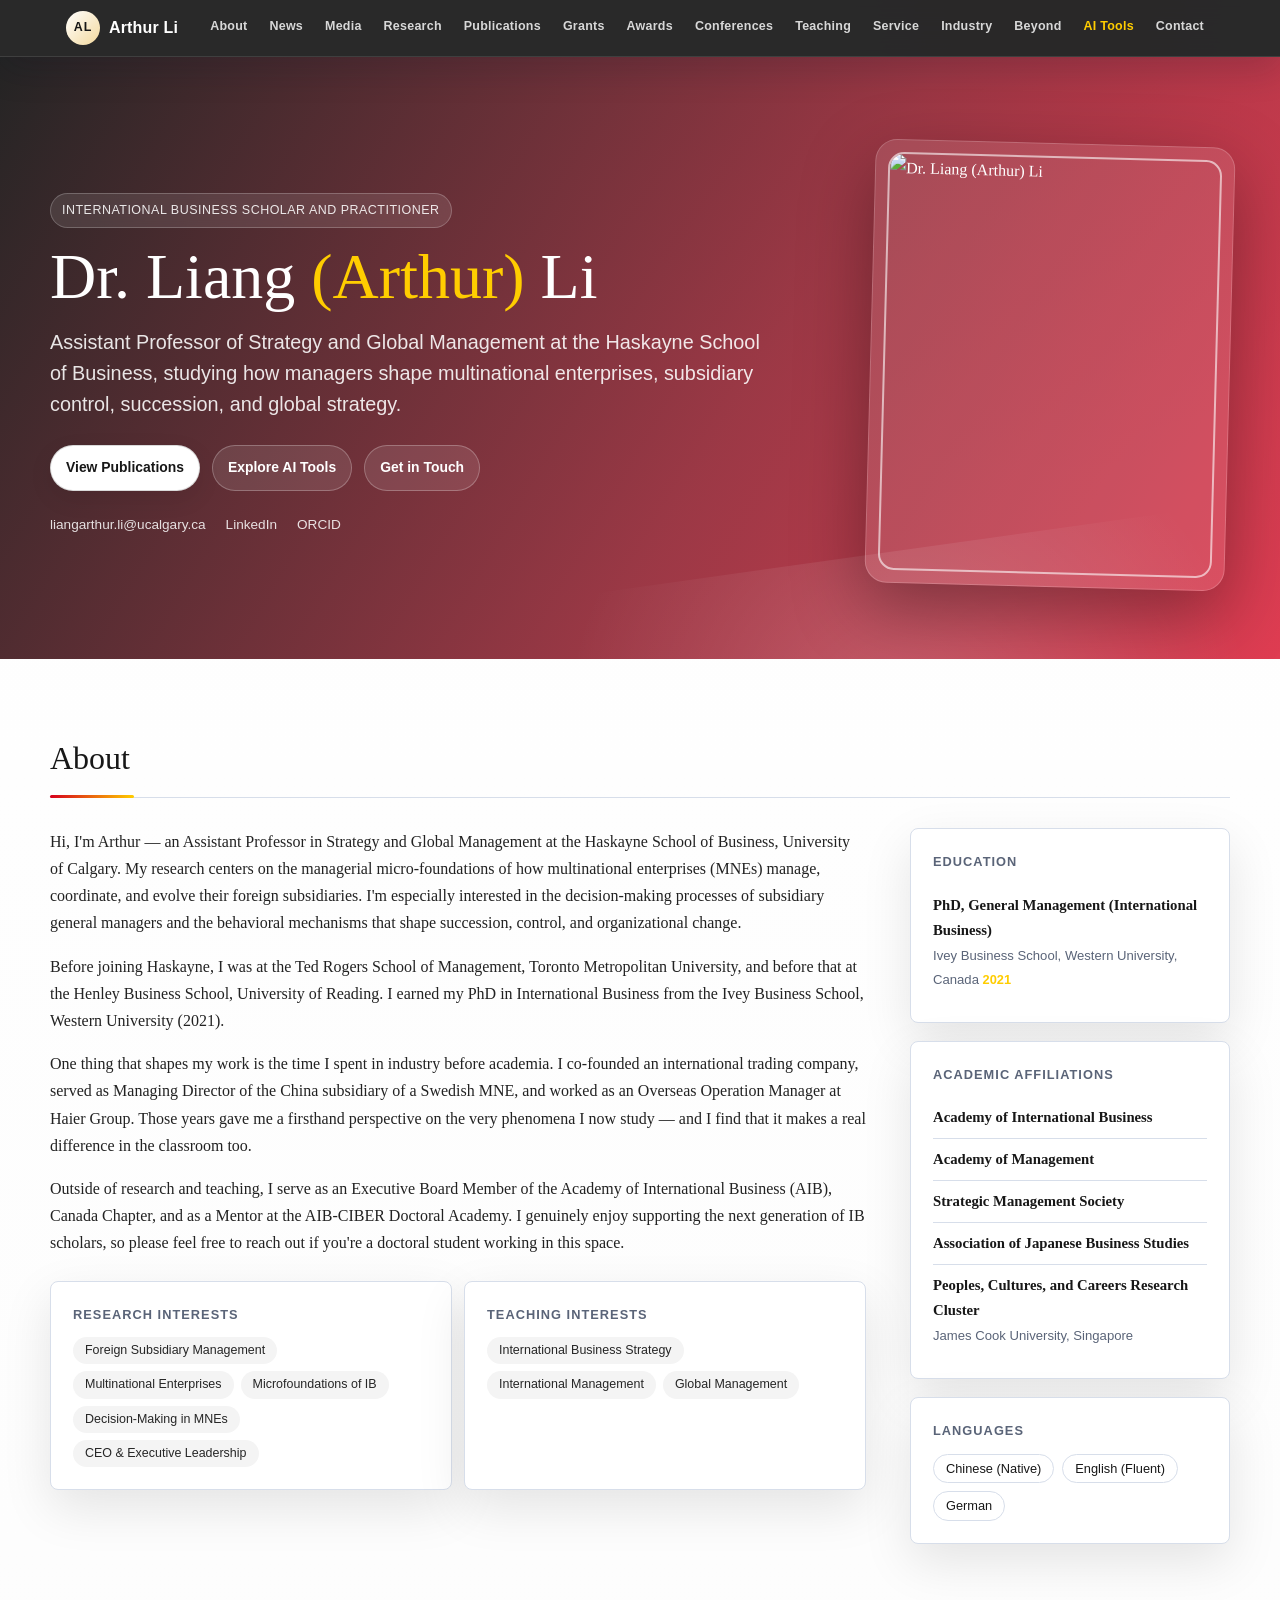
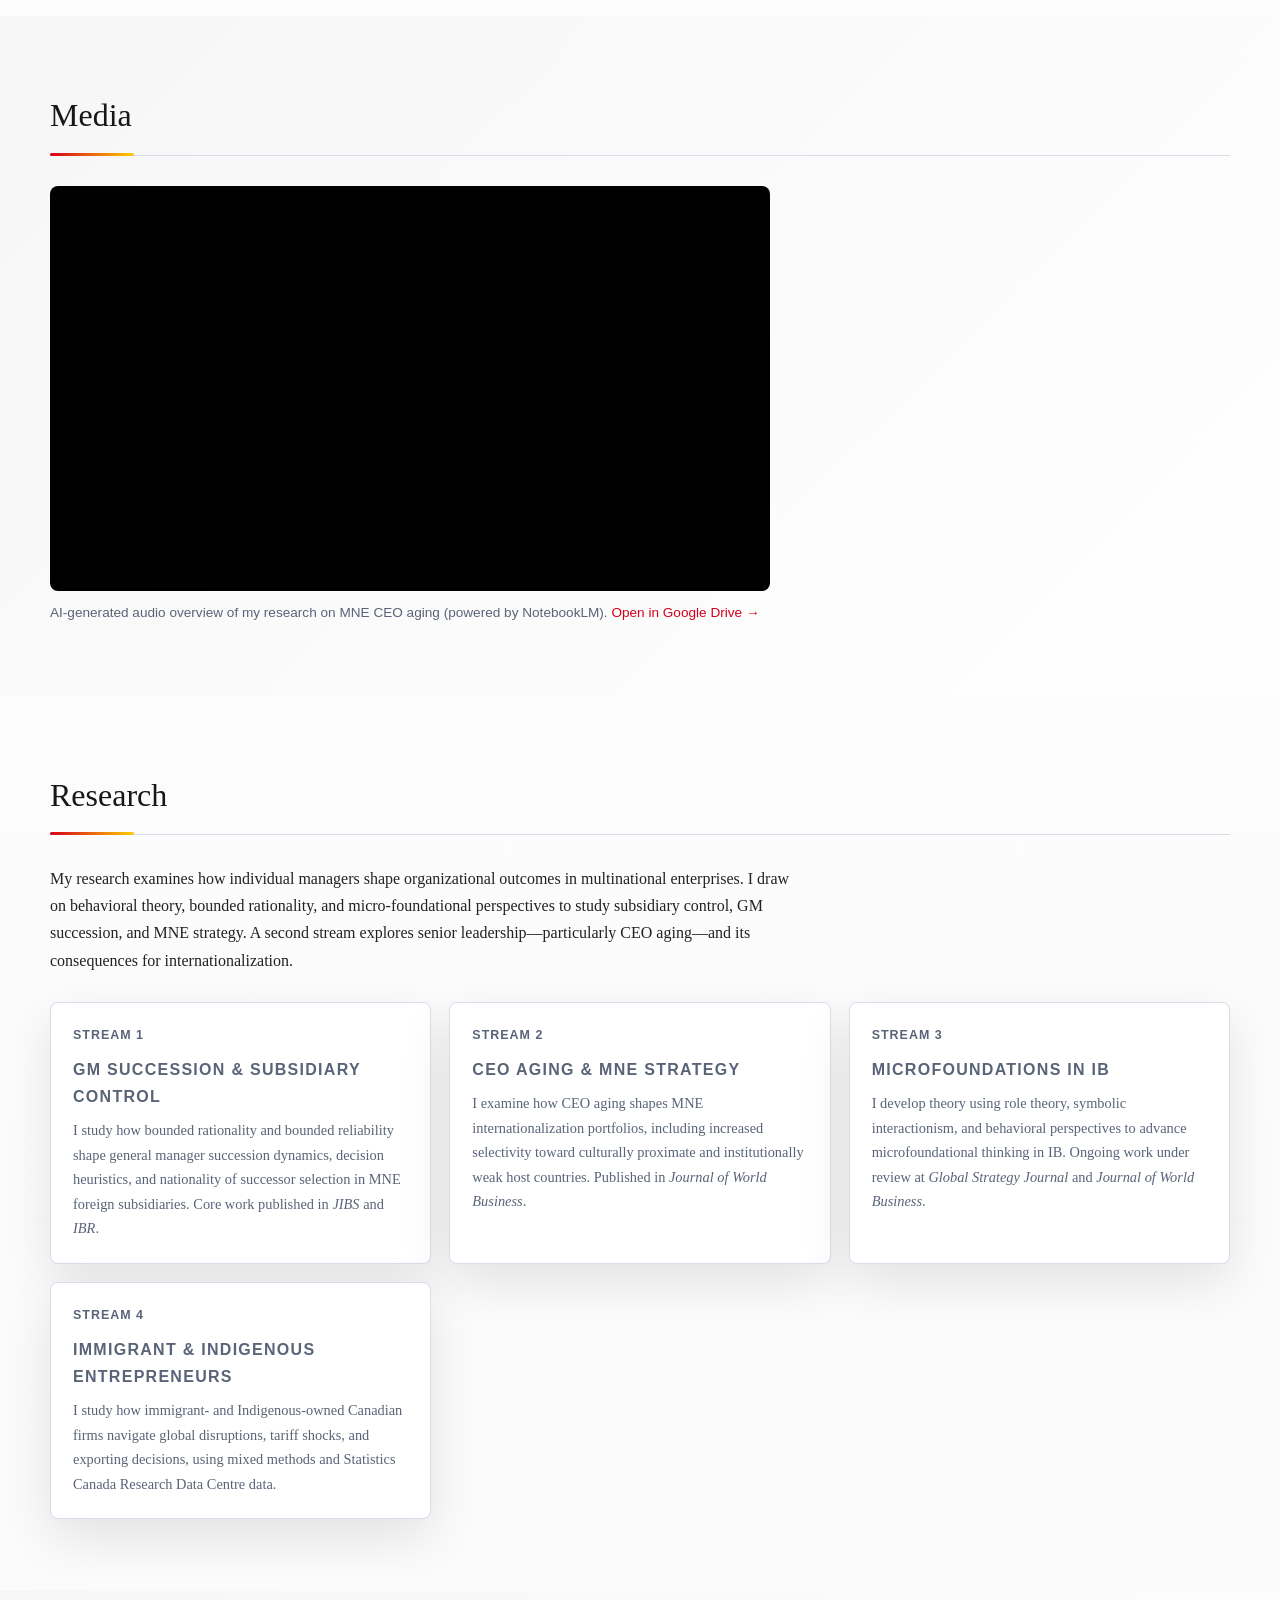
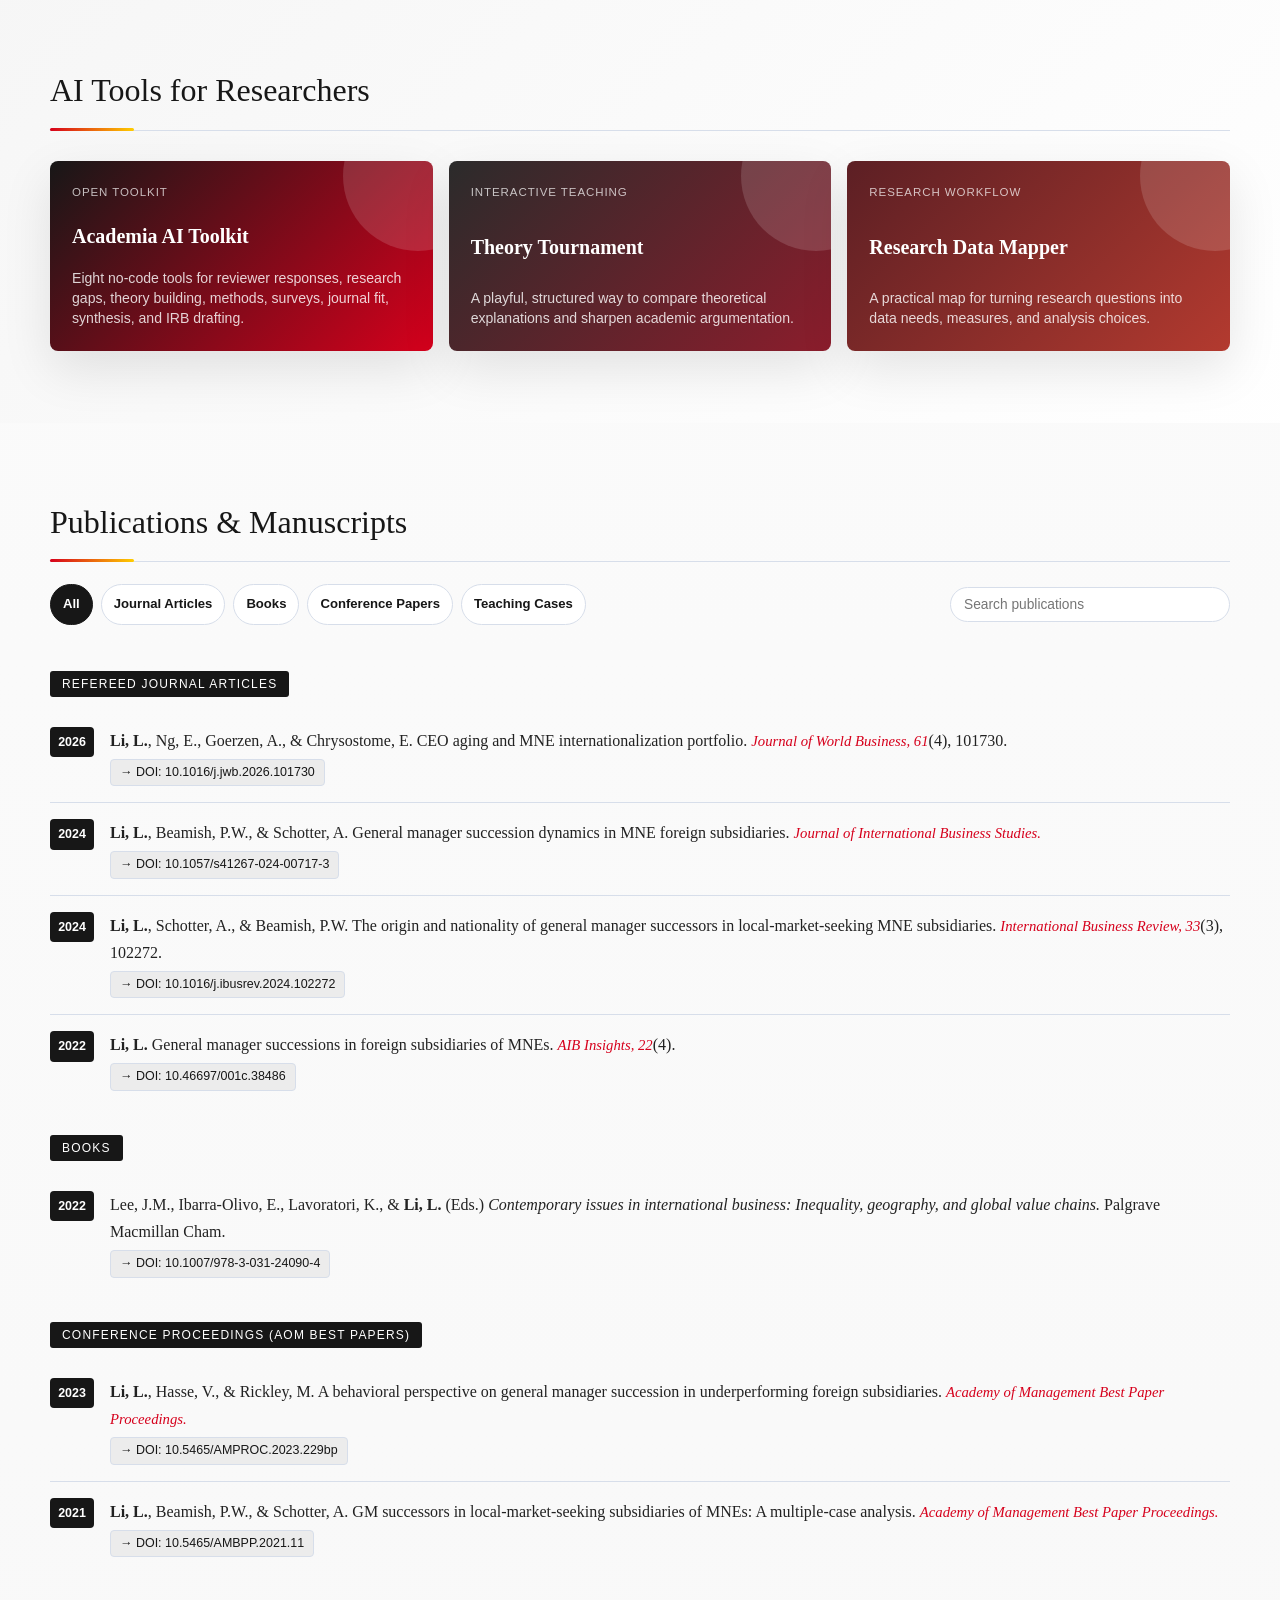
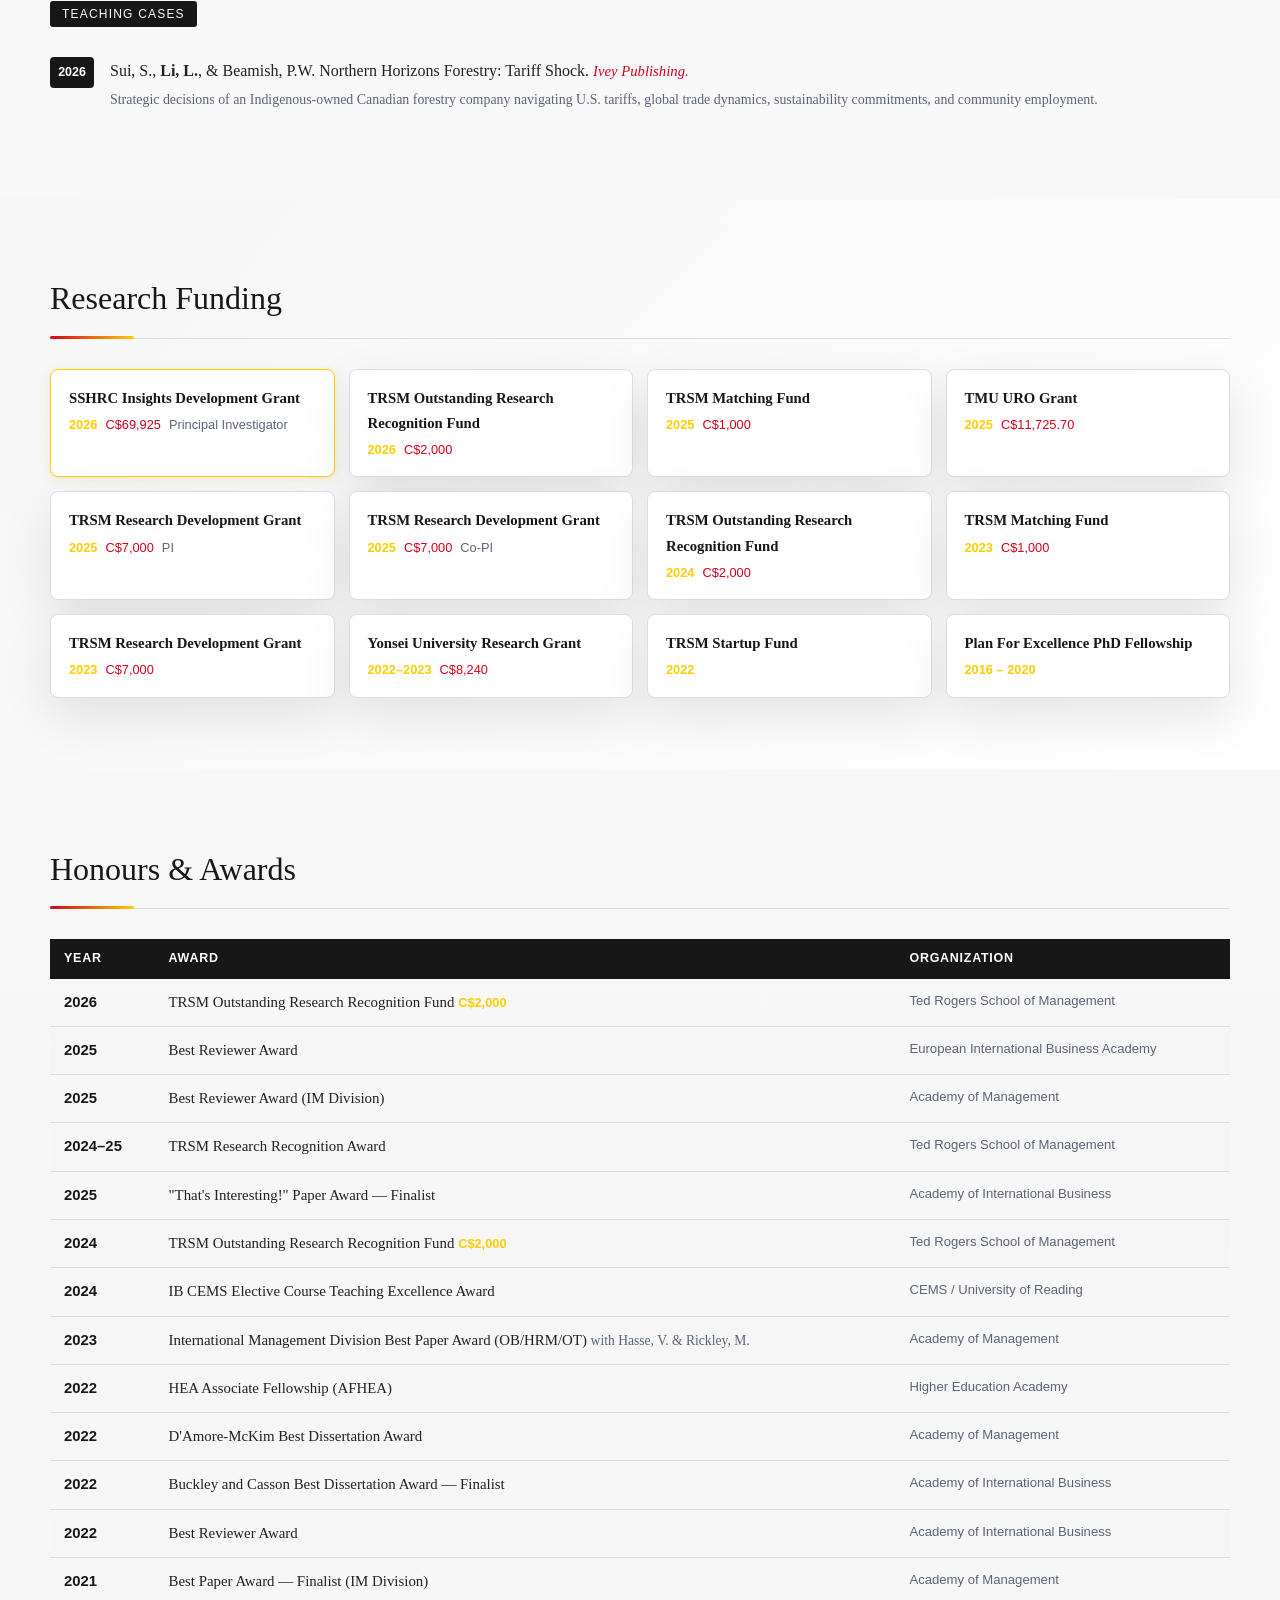
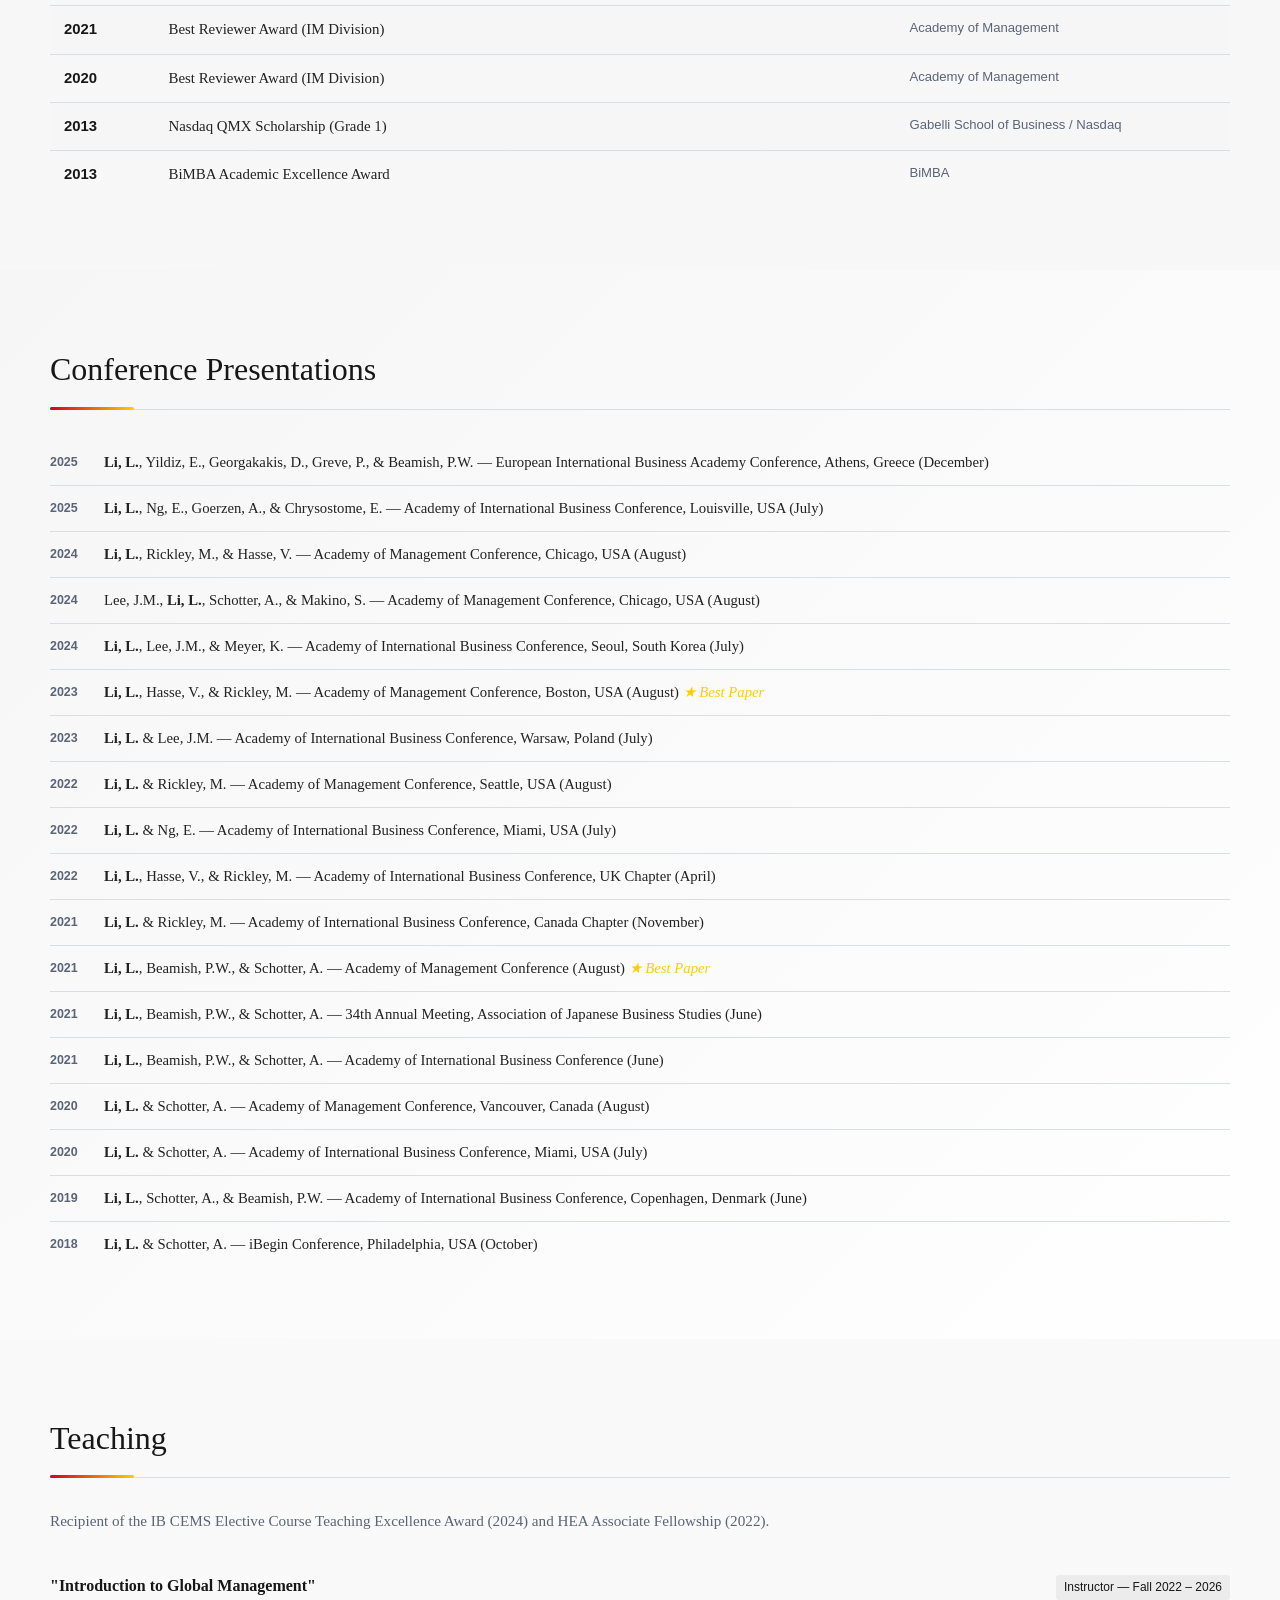
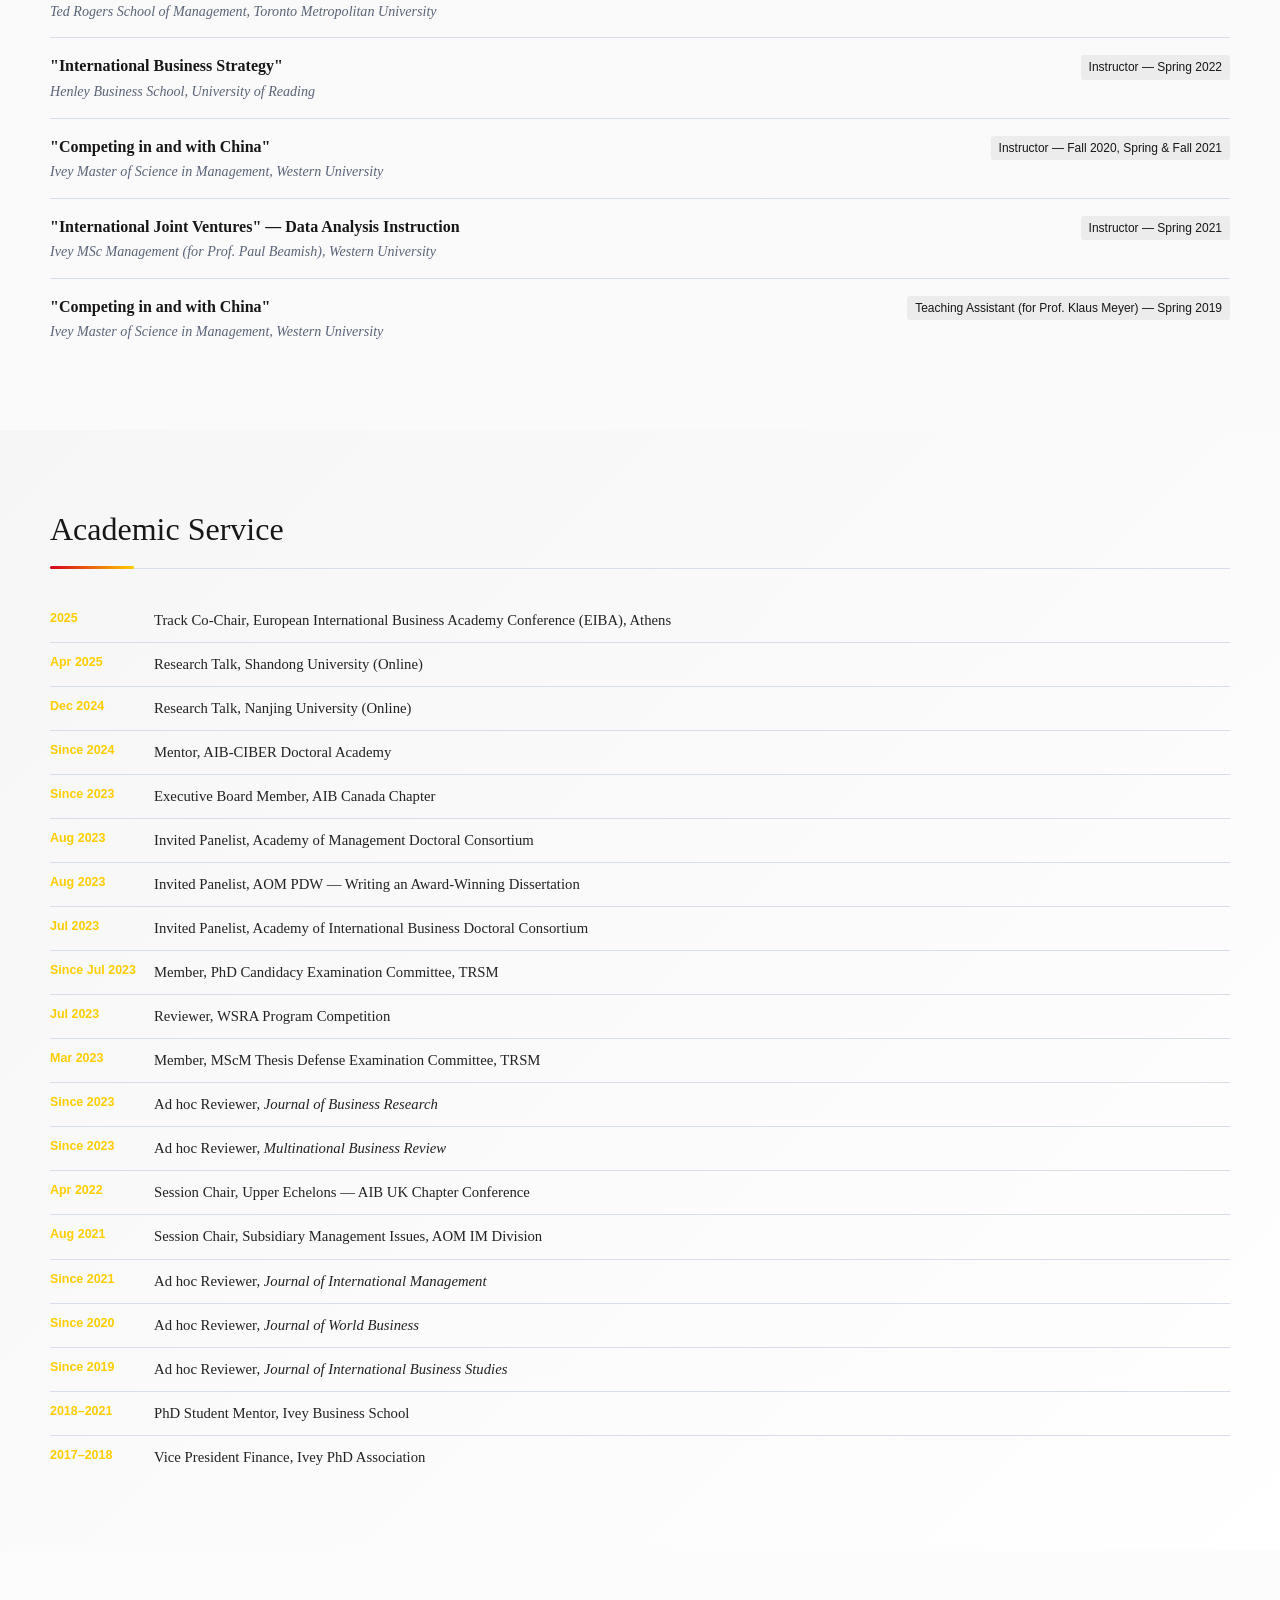
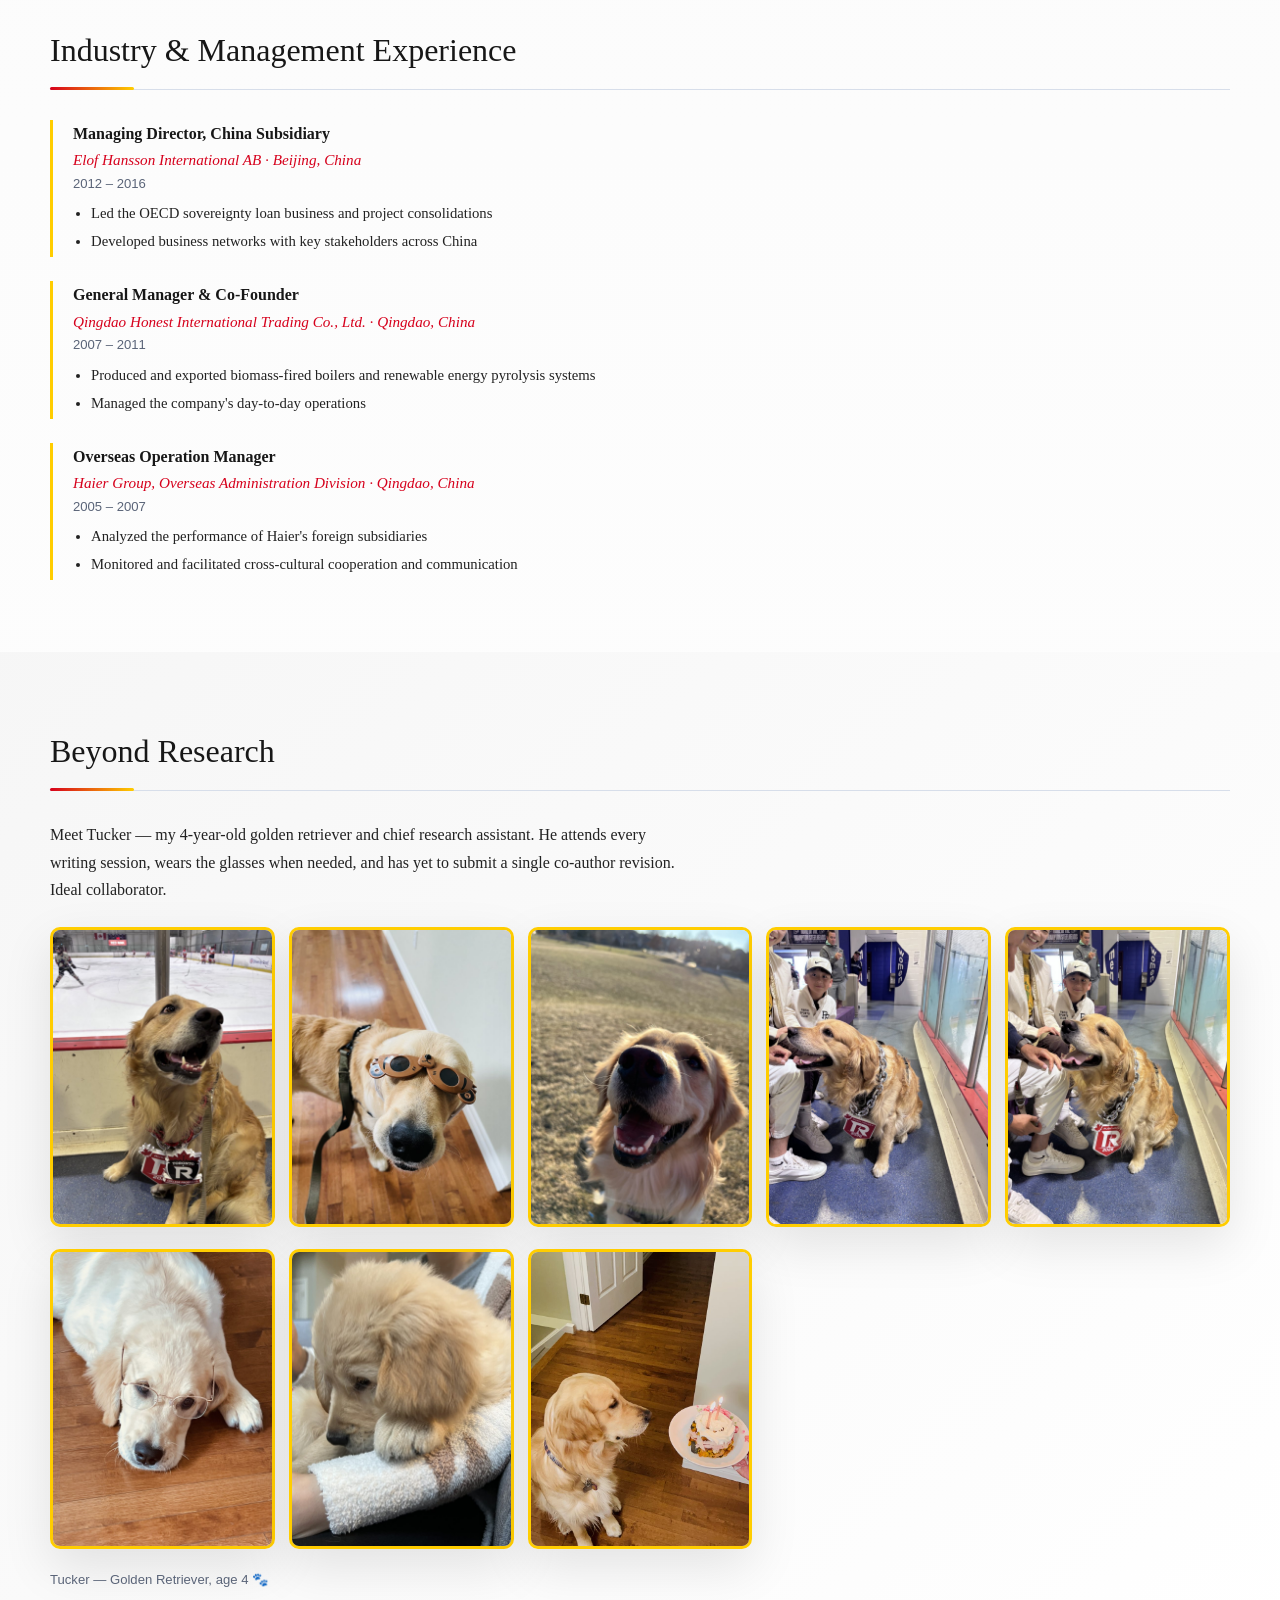
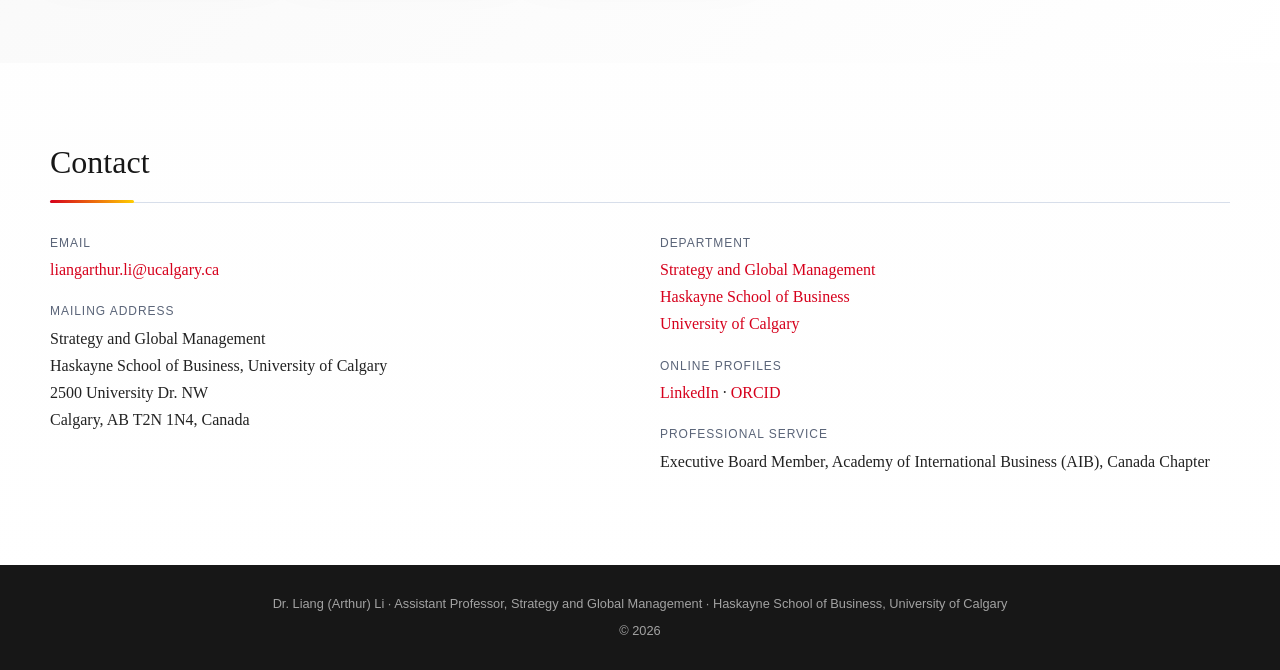
==== commit f977faca: "Refresh homepage design" ====
--- a/index.html
+++ b/index.html
@@ -7,16 +7,20 @@
   <style>
     *, *::before, *::after { box-sizing: border-box; margin: 0; padding: 0; }
     :root {
-      --navy:   #1a2744;
-      --blue:   #2563aa;
-      --gold:   #c8922a;
-      --light:  #f5f7fb;
-      --mid:    #e8edf5;
+      --navy:   #171717;
+      --blue:   #d6001c;
+      --teal:   #8c1d2c;
+      --coral:  #b33a2f;
+      --gold:   #ffcd00;
+      --ink:    #202020;
+      --light:  #f6f6f6;
+      --mid:    #ececec;
       --text:   #222;
       --muted:  #5a6478;
-      --border: #d0d8e8;
+      --border: #d7deea;
       --radius: 8px;
-      --shadow: 0 2px 12px rgba(26,39,68,.10);
+      --shadow: 0 18px 50px rgba(0,0,0,.10);
+      --shadow-sm: 0 8px 24px rgba(0,0,0,.08);
     }
     html { scroll-behavior: smooth; }
     body {
@@ -24,7 +28,9 @@
       font-size: 16px;
       line-height: 1.7;
       color: var(--text);
-      background: #fff;
+      background:
+        radial-gradient(circle at 82% 0%, rgba(214,0,28,.07), transparent 30rem),
+        linear-gradient(180deg, #fff 0%, #f7f7f7 52%, #fff 100%);
     }
     a { color: var(--blue); text-decoration: none; }
     a:hover { text-decoration: underline; }
@@ -32,47 +38,102 @@
     /* Navigation */
     nav {
       position: sticky; top: 0; z-index: 100;
-      background: var(--navy);
-      box-shadow: 0 2px 8px rgba(0,0,0,.25);
+      background: rgba(23,23,23,.92);
+      backdrop-filter: blur(16px);
+      box-shadow: 0 12px 35px rgba(10,18,36,.18);
+      border-bottom: 1px solid rgba(255,255,255,.10);
+    }
+    .nav-inner {
+      max-width: 1180px; margin: 0 auto; padding: 0 16px;
+      display: flex; align-items: center; gap: 16px;
+    }
+    .brand-mark {
+      flex: 0 0 auto;
+      display: inline-flex; align-items: center; gap: 9px;
+      color: #fff; font-family: 'Helvetica Neue', Arial, sans-serif;
+      font-weight: 700; letter-spacing: .01em; padding: 11px 0;
+    }
+    .brand-mark::before {
+      content: "AL";
+      width: 34px; height: 34px; border-radius: 50%;
+      display: grid; place-items: center;
+      color: var(--navy); background: linear-gradient(135deg, #fff, #f3d99d);
+      font-size: .78rem; letter-spacing: .08em;
     }
     nav ul {
-      display: flex; flex-wrap: wrap; gap: 0;
+      display: flex; gap: 2px;
       list-style: none;
-      max-width: 1100px; margin: 0 auto; padding: 0 16px;
-    }
+      overflow-x: auto; scrollbar-width: none;
+      margin-left: auto;
+    }
+    nav ul::-webkit-scrollbar { display: none; }
     nav ul li a {
-      display: block; padding: 13px 14px;
+      display: block; padding: 15px 10px;
       color: rgba(255,255,255,.82);
       font-family: 'Helvetica Neue', Arial, sans-serif;
-      font-size: .82rem; font-weight: 500; letter-spacing: .03em;
+      font-size: .78rem; font-weight: 600; letter-spacing: .02em;
+      white-space: nowrap; border-bottom: 2px solid transparent;
       transition: color .2s, background .2s;
     }
-    nav ul li a:hover { color: #fff; background: rgba(255,255,255,.1); text-decoration: none; }
+    nav ul li a:hover,
+    nav ul li a.active { color: #fff; background: rgba(255,255,255,.08); border-bottom-color: var(--gold); text-decoration: none; }
 
     /* Hero */
     #hero {
-      background: linear-gradient(135deg, var(--navy) 0%, #243869 60%, #2a4a8a 100%);
+      position: relative; overflow: hidden;
+      background:
+        linear-gradient(120deg, rgba(23,23,23,.94) 0%, rgba(142,29,44,.88) 58%, rgba(214,0,28,.76) 100%),
+        url("https://images.unsplash.com/photo-1451187580459-43490279c0fa?auto=format&fit=crop&w=1800&q=80") center/cover;
       color: #fff;
-      padding: 72px 24px 64px;
+      padding: 86px 24px 72px;
+    }
+    #hero::after {
+      content: "";
+      position: absolute; inset: auto -12% -42% 30%;
+      height: 360px;
+      background: radial-gradient(circle, rgba(255,255,255,.18), transparent 62%);
+      transform: rotate(-8deg);
     }
     .hero-inner {
-      max-width: 1100px; margin: 0 auto;
-      display: flex; align-items: center; gap: 52px; flex-wrap: wrap;
-    }
+      position: relative; z-index: 1;
+      max-width: 1180px; margin: 0 auto;
+      display: grid; grid-template-columns: minmax(0, 1fr) 360px;
+      align-items: center; gap: 52px;
+    }
+    .hero-kicker {
+      display: inline-flex; align-items: center; gap: 9px;
+      padding: 6px 11px; margin-bottom: 18px;
+      border: 1px solid rgba(255,255,255,.22); border-radius: 999px;
+      background: rgba(255,255,255,.10); backdrop-filter: blur(10px);
+      color: rgba(255,255,255,.88);
+      font-family: 'Helvetica Neue', Arial, sans-serif;
+      font-size: .78rem; letter-spacing: .04em; text-transform: uppercase;
+    }
+    .hero-photo {
+      position: relative; border-radius: 22px;
+      background: rgba(255,255,255,.10); padding: 12px;
+      border: 1px solid rgba(255,255,255,.18);
+      box-shadow: 0 26px 70px rgba(0,0,0,.34);
+      transform: rotate(1.5deg);
+      transition: transform .35s ease;
+    }
+    .hero-photo:hover { transform: rotate(0) translateY(-4px); }
     .hero-photo img {
-      width: 180px; height: 180px; object-fit: cover; object-position: center 15%;
-      border-radius: 50%; border: 4px solid var(--gold);
-      box-shadow: 0 4px 24px rgba(0,0,0,.35);
+      display: block;
+      width: 100%; aspect-ratio: 4 / 5; object-fit: cover; object-position: center 15%;
+      border-radius: 16px; border: 2px solid rgba(255,255,255,.60);
     }
     .hero-text h1 {
-      font-size: 2.2rem; font-weight: normal; letter-spacing: .01em;
-      margin-bottom: 6px;
+      max-width: 780px;
+      font-size: clamp(2.25rem, 5vw, 4.8rem);
+      line-height: .98; font-weight: normal; letter-spacing: 0;
+      margin-bottom: 18px;
     }
     .hero-text h1 em { font-style: normal; color: var(--gold); }
     .hero-text .subtitle {
       font-family: 'Helvetica Neue', Arial, sans-serif;
-      font-size: 1rem; color: rgba(255,255,255,.82);
-      margin-bottom: 18px; line-height: 1.5;
+      font-size: clamp(1.02rem, 2vw, 1.24rem); color: rgba(255,255,255,.88);
+      max-width: 710px; margin-bottom: 26px; line-height: 1.55;
     }
     .hero-contact {
       display: flex; flex-wrap: wrap; gap: 8px 20px;
@@ -81,17 +142,42 @@
     }
     .hero-contact a { color: rgba(255,255,255,.85); }
     .hero-contact a:hover { color: #fff; }
-
+    .hero-actions { display: flex; flex-wrap: wrap; gap: 12px; margin-bottom: 22px; }
+    .button {
+      display: inline-flex; align-items: center; justify-content: center; gap: 8px;
+      min-height: 42px; padding: 10px 15px;
+      border: 1px solid rgba(0,0,0,.15); border-radius: 999px;
+      background: #fff; color: var(--navy);
+      font-family: 'Helvetica Neue', Arial, sans-serif; font-size: .87rem; font-weight: 700;
+      box-shadow: var(--shadow-sm);
+      transition: transform .2s ease, box-shadow .2s ease, background .2s ease;
+    }
+    .button:hover { transform: translateY(-2px); box-shadow: 0 14px 32px rgba(0,0,0,.15); text-decoration: none; }
+    .button.secondary {
+      background: rgba(255,255,255,.10); color: #fff; border-color: rgba(255,255,255,.25);
+      box-shadow: none;
+    }
     /* Sections */
-    section { padding: 60px 24px; }
-    section:nth-child(even) { background: var(--light); }
-    .section-inner { max-width: 1100px; margin: 0 auto; }
+    section { padding: 72px 24px; scroll-margin-top: 74px; }
+    section:nth-child(even) {
+      background:
+        linear-gradient(135deg, rgba(246,246,246,.96), rgba(255,255,255,.92));
+    }
+    .section-inner { max-width: 1180px; margin: 0 auto; }
     h2 {
-      font-size: 1.55rem; color: var(--navy); font-weight: normal;
-      border-bottom: 2px solid var(--gold);
-      padding-bottom: 10px; margin-bottom: 30px; letter-spacing: .02em;
+      position: relative;
+      font-size: clamp(1.55rem, 3vw, 2rem); color: var(--navy); font-weight: normal;
+      border-bottom: 1px solid var(--border);
+      padding-bottom: 12px; margin-bottom: 30px; letter-spacing: 0;
+    }
+    h2::after {
+      content: ""; position: absolute; left: 0; bottom: -1px;
+      width: 84px; height: 3px; background: linear-gradient(90deg, var(--blue), var(--gold));
+      border-radius: 99px;
     }
     h3 { font-size: 1.05rem; color: var(--navy); margin-bottom: 6px; }
+    .reveal { opacity: 0; transform: translateY(18px); transition: opacity .6s ease, transform .6s ease; }
+    .reveal.visible { opacity: 1; transform: translateY(0); }
 
     /* About */
     .about-grid {
@@ -102,7 +188,9 @@
       background: #fff; border: 1px solid var(--border);
       border-radius: var(--radius); padding: 22px;
       box-shadow: var(--shadow); margin-bottom: 18px;
-    }
+      transition: transform .22s ease, box-shadow .22s ease, border-color .22s ease;
+    }
+    .info-card:hover { transform: translateY(-3px); box-shadow: 0 22px 56px rgba(20,20,20,.13); border-color: rgba(214,0,28,.30); }
     .info-card h3 {
       font-size: .8rem; text-transform: uppercase; letter-spacing: .08em;
       color: var(--muted); font-family: 'Helvetica Neue', Arial, sans-serif;
@@ -110,7 +198,7 @@
     }
     .tag-list { display: flex; flex-wrap: wrap; gap: 7px; margin-top: 6px; }
     .tag {
-      background: var(--mid); color: var(--navy);
+      background: #f4f4f4; color: #262626;
       border-radius: 20px; padding: 3px 12px;
       font-size: .78rem; font-family: 'Helvetica Neue', Arial, sans-serif;
     }
@@ -137,6 +225,7 @@
       padding: 16px 0; border-bottom: 1px solid var(--border);
       display: flex; gap: 16px; align-items: flex-start;
     }
+    .pub-list li[hidden] { display: none; }
     .pub-list li:last-child { border-bottom: none; }
     .pub-year {
       flex-shrink: 0; width: 44px; text-align: center;
@@ -163,6 +252,27 @@
       padding: 2px 9px; color: var(--navy);
     }
     .pub-link:hover { background: var(--navy); color: #fff; text-decoration: none; }
+    .pub-tools {
+      display: flex; flex-wrap: wrap; gap: 10px; align-items: center; justify-content: space-between;
+      margin: -8px 0 18px;
+      font-family: 'Helvetica Neue', Arial, sans-serif;
+    }
+    .filter-chips { display: flex; flex-wrap: wrap; gap: 8px; }
+    .filter-chip {
+      border: 1px solid var(--border); border-radius: 999px; background: #fff;
+      color: var(--navy); padding: 8px 12px; cursor: pointer;
+      font: inherit; font-size: .82rem; font-weight: 700;
+      transition: background .2s ease, color .2s ease, border-color .2s ease;
+    }
+    .filter-chip.active,
+    .filter-chip:hover { background: var(--navy); color: #fff; border-color: var(--navy); }
+    .pub-search {
+      min-width: min(280px, 100%); border: 1px solid var(--border);
+      border-radius: 999px; padding: 9px 13px;
+      font-family: 'Helvetica Neue', Arial, sans-serif; font-size: .86rem;
+      color: var(--ink); outline: none;
+    }
+    .pub-search:focus { border-color: var(--blue); box-shadow: 0 0 0 4px rgba(214,0,28,.11); }
 
     /* Awards table */
     .awards-table { width: 100%; border-collapse: collapse; font-size: .93rem; }
@@ -186,7 +296,9 @@
     .funding-card {
       background: #fff; border: 1px solid var(--border); border-radius: var(--radius);
       padding: 16px 18px; box-shadow: var(--shadow);
-    }
+      transition: transform .22s ease, box-shadow .22s ease;
+    }
+    .funding-card:hover { transform: translateY(-3px); box-shadow: 0 18px 46px rgba(0,0,0,.13); }
     .funding-card .fund-name { font-weight: 600; color: var(--navy); font-size: .92rem; margin-bottom: 3px; }
     .funding-card .fund-meta {
       font-family: sans-serif; font-size: .8rem; color: var(--muted); display: flex; gap: 8px; flex-wrap: wrap;
@@ -266,14 +378,66 @@
       font-family: sans-serif; font-size: .8rem;
     }
     footer a { color: rgba(255,255,255,.75); }
+    .spotlight-grid {
+      display: grid; grid-template-columns: repeat(3, minmax(0, 1fr)); gap: 16px;
+    }
+    .spotlight-card {
+      min-height: 190px; display: flex; flex-direction: column; justify-content: space-between;
+      padding: 22px; border-radius: var(--radius); color: #fff;
+      background: linear-gradient(135deg, var(--navy), var(--blue));
+      box-shadow: var(--shadow); overflow: hidden; position: relative;
+      transition: transform .24s ease, box-shadow .24s ease;
+    }
+    .spotlight-card:nth-child(2) { background: linear-gradient(135deg, #2b2b2b, var(--teal)); }
+    .spotlight-card:nth-child(3) { background: linear-gradient(135deg, #5c1f24, var(--coral)); }
+    .spotlight-card::after {
+      content: ""; position: absolute; right: -60px; top: -60px;
+      width: 150px; height: 150px; border-radius: 50%;
+      background: rgba(255,255,255,.14);
+    }
+    .spotlight-card:hover { transform: translateY(-4px); box-shadow: 0 24px 60px rgba(0,0,0,.18); text-decoration: none; }
+    .spotlight-card small {
+      position: relative; z-index: 1;
+      font-family: 'Helvetica Neue', Arial, sans-serif; color: rgba(255,255,255,.72);
+      text-transform: uppercase; letter-spacing: .08em; font-size: .72rem;
+    }
+    .spotlight-card strong {
+      position: relative; z-index: 1; display: block; margin: 12px 0 8px;
+      font-size: 1.25rem; line-height: 1.25; color: #fff;
+    }
+    .spotlight-card span {
+      position: relative; z-index: 1;
+      color: rgba(255,255,255,.82); font-family: 'Helvetica Neue', Arial, sans-serif; font-size: .88rem; line-height: 1.45;
+    }
+    .top-button {
+      position: fixed; right: 18px; bottom: 18px; z-index: 90;
+      width: 42px; height: 42px; border-radius: 50%;
+      border: 1px solid rgba(255,255,255,.24);
+      background: var(--navy); color: #fff; cursor: pointer;
+      box-shadow: 0 12px 30px rgba(0,0,0,.25);
+      opacity: 0; pointer-events: none; transform: translateY(10px);
+      transition: opacity .2s ease, transform .2s ease;
+    }
+    .top-button.visible { opacity: 1; pointer-events: auto; transform: translateY(0); }
 
     @media (max-width: 768px) {
       .about-grid { grid-template-columns: 1fr; }
       .contact-grid { grid-template-columns: 1fr; }
-      .hero-inner { flex-direction: column; gap: 24px; }
-      .hero-photo img { width: 130px; height: 130px; }
-      .hero-text h1 { font-size: 1.65rem; }
+      .hero-inner { grid-template-columns: 1fr; gap: 28px; }
+      .hero-photo { max-width: 280px; order: -1; transform: none; }
+      .nav-inner { align-items: stretch; flex-direction: column; gap: 0; padding-bottom: 4px; }
+      .brand-mark { padding-bottom: 4px; }
+      nav ul { width: 100%; margin-left: 0; }
+      section { padding: 54px 20px; }
       .teaching-item { grid-template-columns: 1fr; }
+      .spotlight-grid { grid-template-columns: 1fr; }
+      .pub-tools { align-items: stretch; }
+      .pub-search { width: 100%; }
+    }
+    @media (prefers-reduced-motion: reduce) {
+      html { scroll-behavior: auto; }
+      *, *::before, *::after { transition: none !important; animation: none !important; }
+      .reveal { opacity: 1; transform: none; }
     }
   </style>
 </head>
@@ -281,43 +445,51 @@
 
 <!-- Navigation -->
 <nav>
-  <ul>
-    <li><a href="#about">About</a></li>
-    <li><a href="news.html">News</a></li>
-    <li><a href="#media">Media</a></li>
-    <li><a href="#research">Research</a></li>
-    <li><a href="#publications">Publications</a></li>
-    <li><a href="#funding">Grants</a></li>
-    <li><a href="#awards">Awards</a></li>
-    <li><a href="#conferences">Conferences</a></li>
-    <li><a href="#teaching">Teaching</a></li>
-    <li><a href="#service">Service</a></li>
-    <li><a href="#experience">Industry</a></li>
-    <li><a href="#beyond">Beyond Research</a></li>
-    <li><a href="https://academia-ai-toolkit.streamlit.app" target="_blank" rel="noopener" style="color:var(--gold); font-weight:600;">AI Toolkit ↗</a></li>
-    <li><a href="research-data-mapper/" style="color:var(--gold); font-weight:600;">Data Mapper</a></li>
-    <li><a href="#contact">Contact</a></li>
-  </ul>
+  <div class="nav-inner">
+    <a class="brand-mark" href="#hero" aria-label="Dr. Liang Arthur Li homepage">Arthur Li</a>
+    <ul>
+      <li><a href="#about">About</a></li>
+      <li><a href="news.html">News</a></li>
+      <li><a href="#media">Media</a></li>
+      <li><a href="#research">Research</a></li>
+      <li><a href="#publications">Publications</a></li>
+      <li><a href="#funding">Grants</a></li>
+      <li><a href="#awards">Awards</a></li>
+      <li><a href="#conferences">Conferences</a></li>
+      <li><a href="#teaching">Teaching</a></li>
+      <li><a href="#service">Service</a></li>
+      <li><a href="#experience">Industry</a></li>
+      <li><a href="#beyond">Beyond</a></li>
+      <li><a href="#digital-tools" style="color:var(--gold); font-weight:700;">AI Tools</a></li>
+      <li><a href="#contact">Contact</a></li>
+    </ul>
+  </div>
 </nav>
 
 <!-- Hero -->
 <section id="hero">
   <div class="hero-inner">
+    <div class="hero-text">
+      <div class="hero-kicker">International business scholar and practitioner</div>
+      <h1>Dr. Liang <em>(Arthur)</em> Li</h1>
+      <div class="subtitle">
+        Assistant Professor of Strategy and Global Management at the Haskayne School of Business,
+        studying how managers shape multinational enterprises, subsidiary control, succession, and global strategy.
+      </div>
+      <div class="hero-actions">
+        <a class="button" href="#publications">View Publications</a>
+        <a class="button secondary" href="#digital-tools">Explore AI Tools</a>
+        <a class="button secondary" href="mailto:liangarthur.li@ucalgary.ca">Get in Touch</a>
+      </div>
+      <div class="hero-contact">
+        <span><a href="mailto:liangarthur.li@ucalgary.ca">liangarthur.li@ucalgary.ca</a></span>
+        <span><a href="https://www.linkedin.com/in/arthur312/" target="_blank" rel="noopener">LinkedIn</a></span>
+        <span><a href="https://orcid.org/0000-0002-8154-1591" target="_blank" rel="noopener">ORCID</a></span>
+      </div>
+    </div>
     <div class="hero-photo">
       <img src="https://www.torontomu.ca/content/dam/tedrogersschool/business-management/faculty/gms/liang-arthur-li.jpg"
            alt="Dr. Liang (Arthur) Li" />
-    </div>
-    <div class="hero-text">
-      <h1>Dr. Liang <em>(Arthur)</em> Li</h1>
-      <div class="subtitle">
-        Assistant Professor, Strategy and Global Management<br />
-        Haskayne School of Business · University of Calgary
-      </div>
-      <div class="hero-contact">
-        <span>📧 <a href="mailto:liangarthur.li@ucalgary.ca">liangarthur.li@ucalgary.ca</a></span>
-        <span>🔗 <a href="https://www.linkedin.com/in/arthur312/" target="_blank" rel="noopener">LinkedIn</a></span>
-        <span>🆔 <a href="https://orcid.org/0000-0002-8154-1591" target="_blank" rel="noopener">ORCID</a></span>
-      </div>
     </div>
   </div>
 </section>
@@ -490,15 +662,50 @@
   </div>
 </section>
 
+<!-- Digital Tools -->
+<section id="digital-tools">
+  <div class="section-inner">
+    <h2>AI Tools for Researchers</h2>
+    <div class="spotlight-grid">
+      <a class="spotlight-card" href="https://academia-ai-toolkit.streamlit.app" target="_blank" rel="noopener">
+        <small>Open toolkit</small>
+        <strong>Academia AI Toolkit</strong>
+        <span>Eight no-code tools for reviewer responses, research gaps, theory building, methods, surveys, journal fit, synthesis, and IRB drafting.</span>
+      </a>
+      <a class="spotlight-card" href="https://theory-tournament.streamlit.app" target="_blank" rel="noopener">
+        <small>Interactive teaching</small>
+        <strong>Theory Tournament</strong>
+        <span>A playful, structured way to compare theoretical explanations and sharpen academic argumentation.</span>
+      </a>
+      <a class="spotlight-card" href="research-data-mapper/">
+        <small>Research workflow</small>
+        <strong>Research Data Mapper</strong>
+        <span>A practical map for turning research questions into data needs, measures, and analysis choices.</span>
+      </a>
+    </div>
+  </div>
+</section>
+
+
 <!-- Publications -->
 <section id="publications">
   <div class="section-inner">
     <h2>Publications &amp; Manuscripts</h2>
+    <div class="pub-tools" aria-label="Publication filters">
+      <div class="filter-chips">
+        <button class="filter-chip active" type="button" data-filter="all">All</button>
+        <button class="filter-chip" type="button" data-filter="journal">Journal Articles</button>
+        <button class="filter-chip" type="button" data-filter="book">Books</button>
+        <button class="filter-chip" type="button" data-filter="conference">Conference Papers</button>
+        <button class="filter-chip" type="button" data-filter="case">Teaching Cases</button>
+      </div>
+      <input class="pub-search" type="search" placeholder="Search publications" aria-label="Search publications" />
+    </div>
 
     <div class="pub-section-label">Refereed Journal Articles</div>
     <ul class="pub-list">
 
-      <li>
+      <li data-pub-type="journal">
         <div class="pub-year">2026</div>
         <div class="pub-body">
           <strong>Li, L.</strong>, Ng, E., Goerzen, A., &amp; Chrysostome, E.
@@ -508,7 +715,7 @@
         </div>
       </li>
 
-      <li>
+      <li data-pub-type="journal">
         <div class="pub-year">2024</div>
         <div class="pub-body">
           <strong>Li, L.</strong>, Beamish, P.W., &amp; Schotter, A.
@@ -518,7 +725,7 @@
         </div>
       </li>
 
-      <li>
+      <li data-pub-type="journal">
         <div class="pub-year">2024</div>
         <div class="pub-body">
           <strong>Li, L.</strong>, Schotter, A., &amp; Beamish, P.W.
@@ -528,7 +735,7 @@
         </div>
       </li>
 
-      <li>
+      <li data-pub-type="journal">
         <div class="pub-year">2022</div>
         <div class="pub-body">
           <strong>Li, L.</strong>
@@ -541,7 +748,7 @@
 
     <div class="pub-section-label">Books</div>
     <ul class="pub-list">
-      <li>
+      <li data-pub-type="book">
         <div class="pub-year">2022</div>
         <div class="pub-body">
           Lee, J.M., Ibarra-Olivo, E., Lavoratori, K., &amp; <strong>Li, L.</strong> (Eds.)
@@ -554,7 +761,7 @@
 
     <div class="pub-section-label">Conference Proceedings (AOM Best Papers)</div>
     <ul class="pub-list">
-      <li>
+      <li data-pub-type="conference">
         <div class="pub-year">2023</div>
         <div class="pub-body">
           <strong>Li, L.</strong>, Hasse, V., &amp; Rickley, M.
@@ -563,7 +770,7 @@
           <br /><a class="pub-link" href="https://doi.org/10.5465/AMPROC.2023.229bp" target="_blank" rel="noopener">→ DOI: 10.5465/AMPROC.2023.229bp</a>
         </div>
       </li>
-      <li>
+      <li data-pub-type="conference">
         <div class="pub-year">2021</div>
         <div class="pub-body">
           <strong>Li, L.</strong>, Beamish, P.W., &amp; Schotter, A.
@@ -576,7 +783,7 @@
 
     <div class="pub-section-label">Teaching Cases</div>
     <ul class="pub-list">
-      <li>
+      <li data-pub-type="case">
         <div class="pub-year">2026</div>
         <div class="pub-body">
           Sui, S., <strong>Li, L.</strong>, &amp; Beamish, P.W.
@@ -945,7 +1152,7 @@
   <div class="section-inner">
     <h2>Beyond Research</h2>
     <p style="margin-bottom:24px; max-width:640px;">
-      Meet Tucker — my 3.5-year-old golden retriever and chief research assistant.
+      Meet Tucker — my 4-year-old golden retriever and chief research assistant.
       He attends every writing session, wears the glasses when needed, and has yet to
       submit a single co-author revision. Ideal collaborator.
     </p>
@@ -976,7 +1183,7 @@
       </div>
     </div>
     <p style="font-family:sans-serif; font-size:.82rem; color:var(--muted); margin-top:12px;">
-      Tucker — Golden Retriever, age 3.5 🐾
+      Tucker — Golden Retriever, age 4 🐾
     </p>
   </div>
 </section>
@@ -1030,5 +1237,71 @@
   <p style="margin-top:6px;">© 2026</p>
 </footer>
 
+<button class="top-button" type="button" aria-label="Back to top">↑</button>
+
+<script>
+  const sections = [...document.querySelectorAll("section[id]")];
+  const navLinks = [...document.querySelectorAll("nav a[href^='#']")];
+  const topButton = document.querySelector(".top-button");
+
+  const revealObserver = new IntersectionObserver((entries) => {
+    entries.forEach((entry) => {
+      if (entry.isIntersecting) {
+        entry.target.classList.add("visible");
+        revealObserver.unobserve(entry.target);
+      }
+    });
+  }, { threshold: 0.14 });
+
+  document.querySelectorAll("section").forEach((section) => {
+    section.classList.add("reveal");
+    revealObserver.observe(section);
+  });
+
+  const navObserver = new IntersectionObserver((entries) => {
+    entries.forEach((entry) => {
+      if (!entry.isIntersecting) return;
+      navLinks.forEach((link) => {
+        link.classList.toggle("active", link.getAttribute("href") === `#${entry.target.id}`);
+      });
+    });
+  }, { rootMargin: "-35% 0px -55% 0px" });
+
+  sections.forEach((section) => navObserver.observe(section));
+
+  window.addEventListener("scroll", () => {
+    topButton.classList.toggle("visible", window.scrollY > 620);
+  }, { passive: true });
+
+  topButton.addEventListener("click", () => {
+    window.scrollTo({ top: 0, behavior: "smooth" });
+  });
+
+  const filterButtons = [...document.querySelectorAll(".filter-chip")];
+  const pubSearch = document.querySelector(".pub-search");
+  const publications = [...document.querySelectorAll(".pub-list li[data-pub-type]")];
+
+  function updatePublications() {
+    const activeFilter = document.querySelector(".filter-chip.active").dataset.filter;
+    const query = pubSearch.value.trim().toLowerCase();
+
+    publications.forEach((publication) => {
+      const matchesFilter = activeFilter === "all" || publication.dataset.pubType === activeFilter;
+      const matchesQuery = !query || publication.textContent.toLowerCase().includes(query);
+      publication.hidden = !(matchesFilter && matchesQuery);
+    });
+  }
+
+  filterButtons.forEach((button) => {
+    button.addEventListener("click", () => {
+      filterButtons.forEach((item) => item.classList.remove("active"));
+      button.classList.add("active");
+      updatePublications();
+    });
+  });
+
+  pubSearch.addEventListener("input", updatePublications);
+</script>
+
 </body>
 </html>
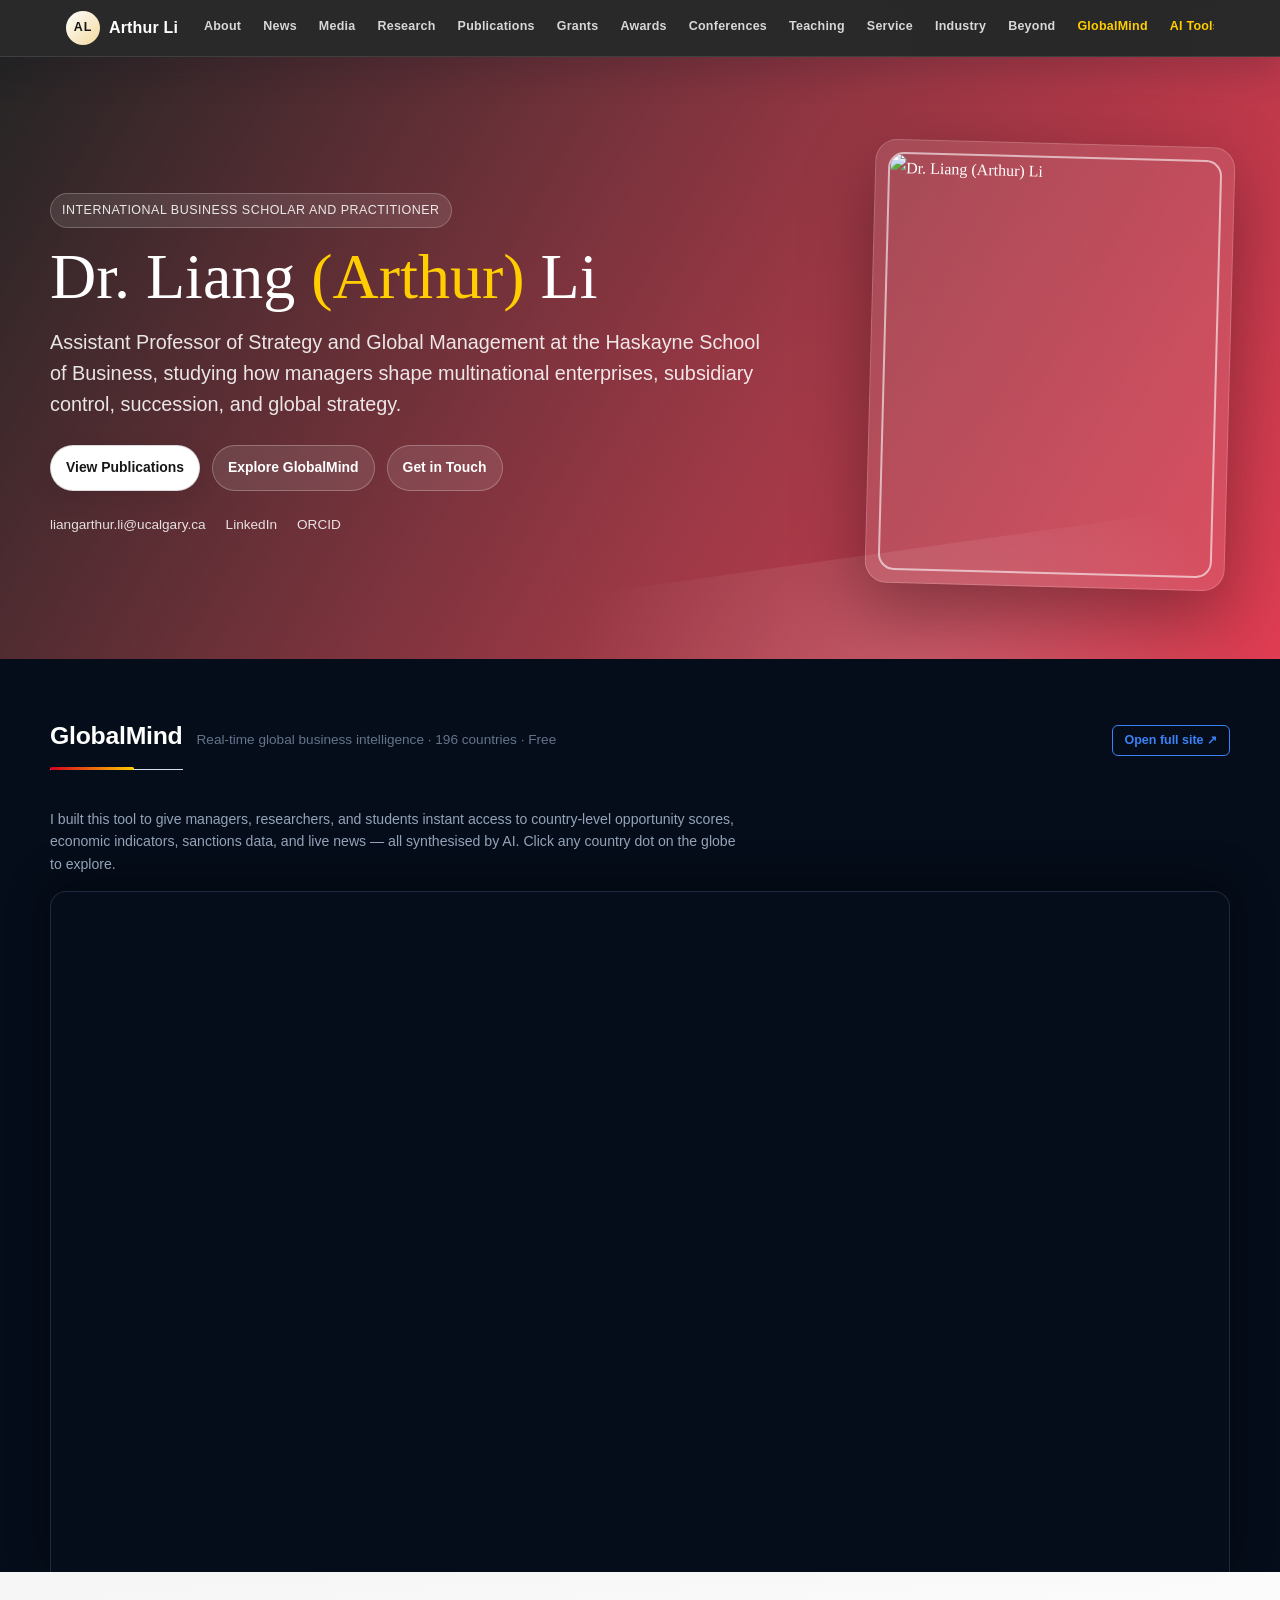
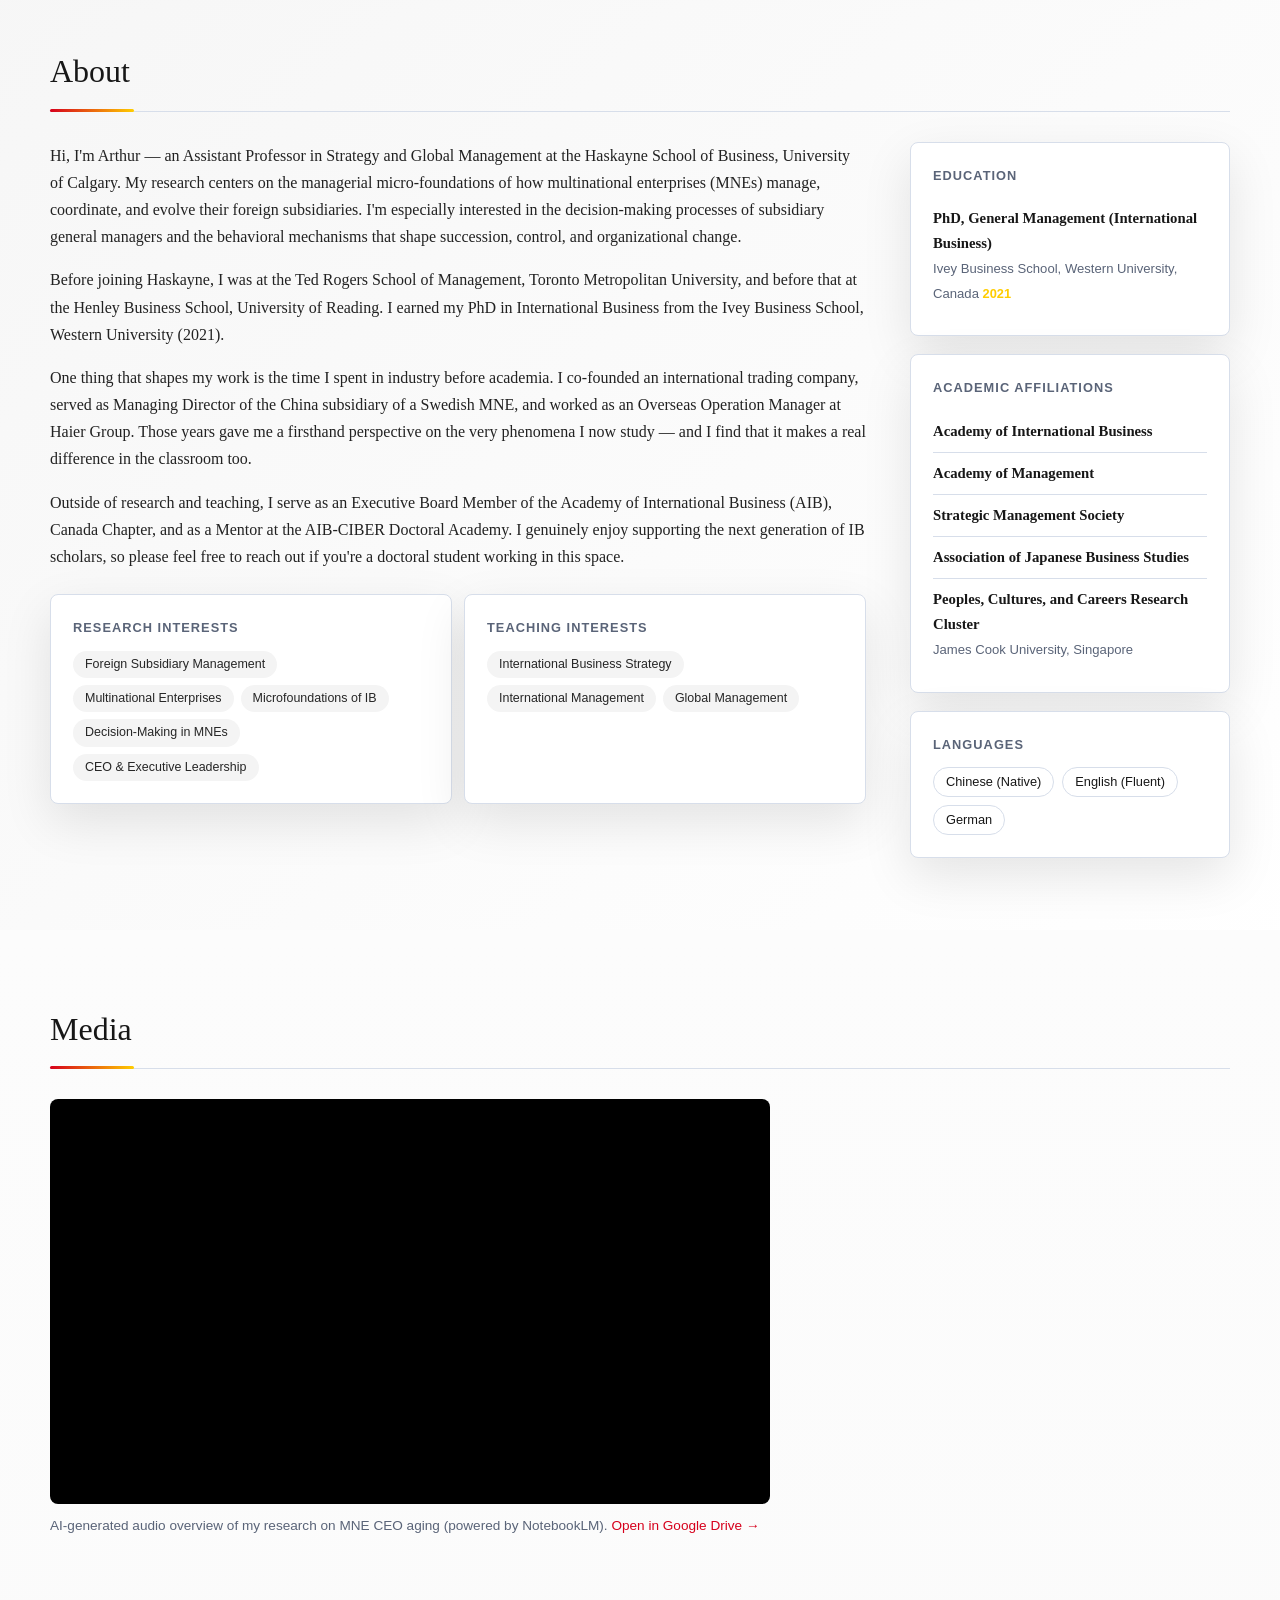
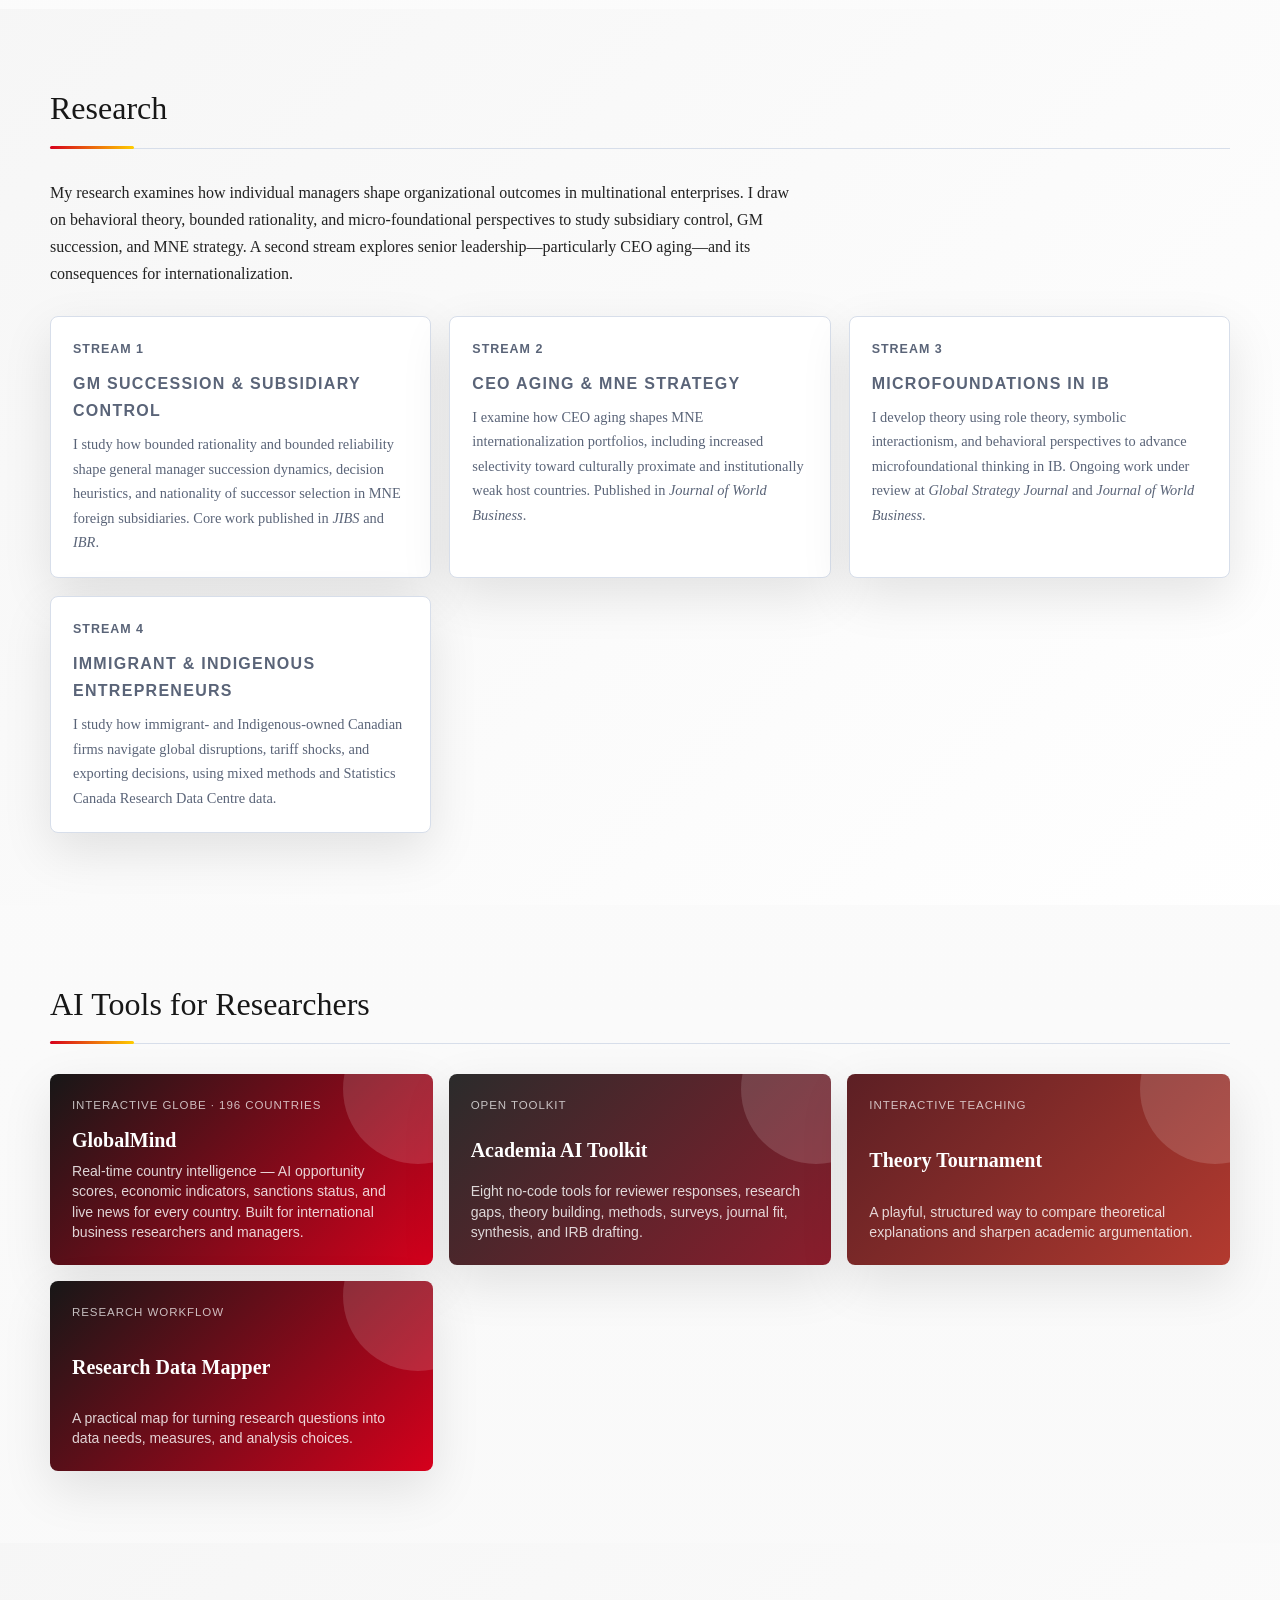
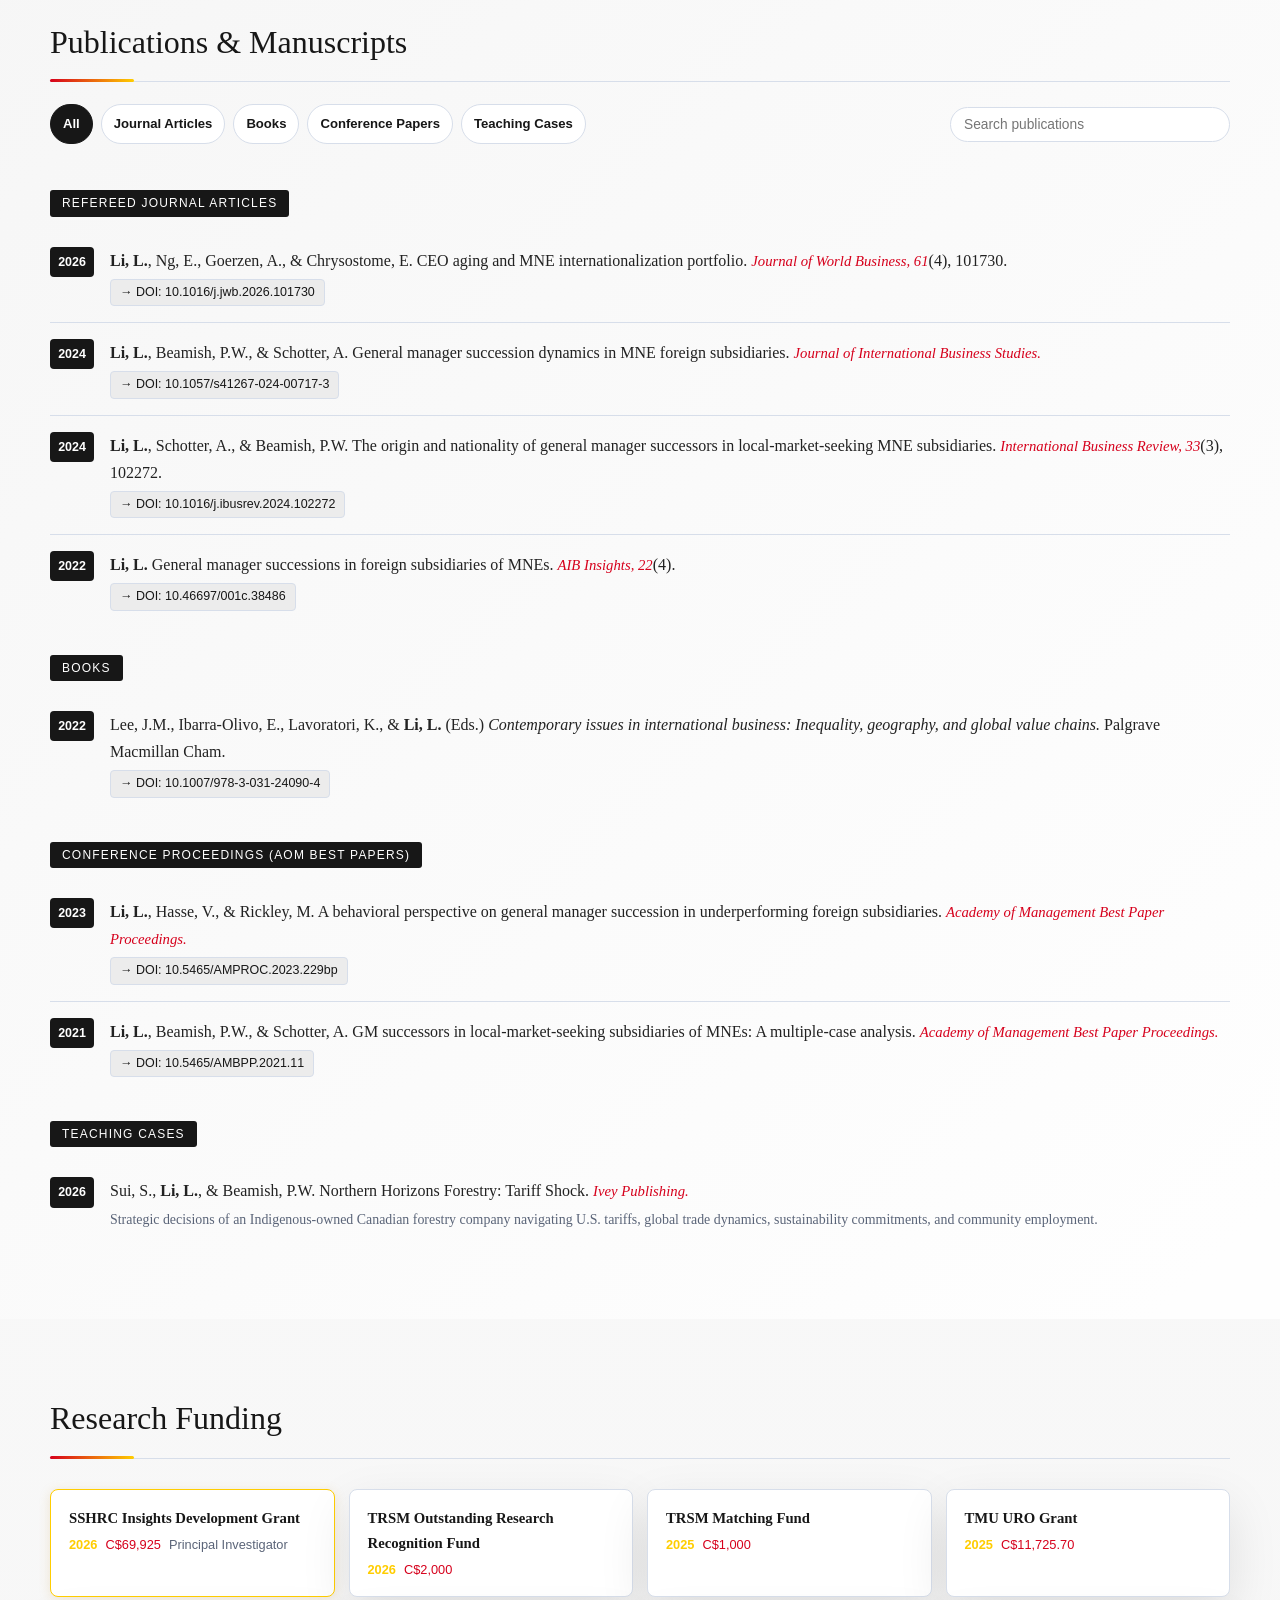
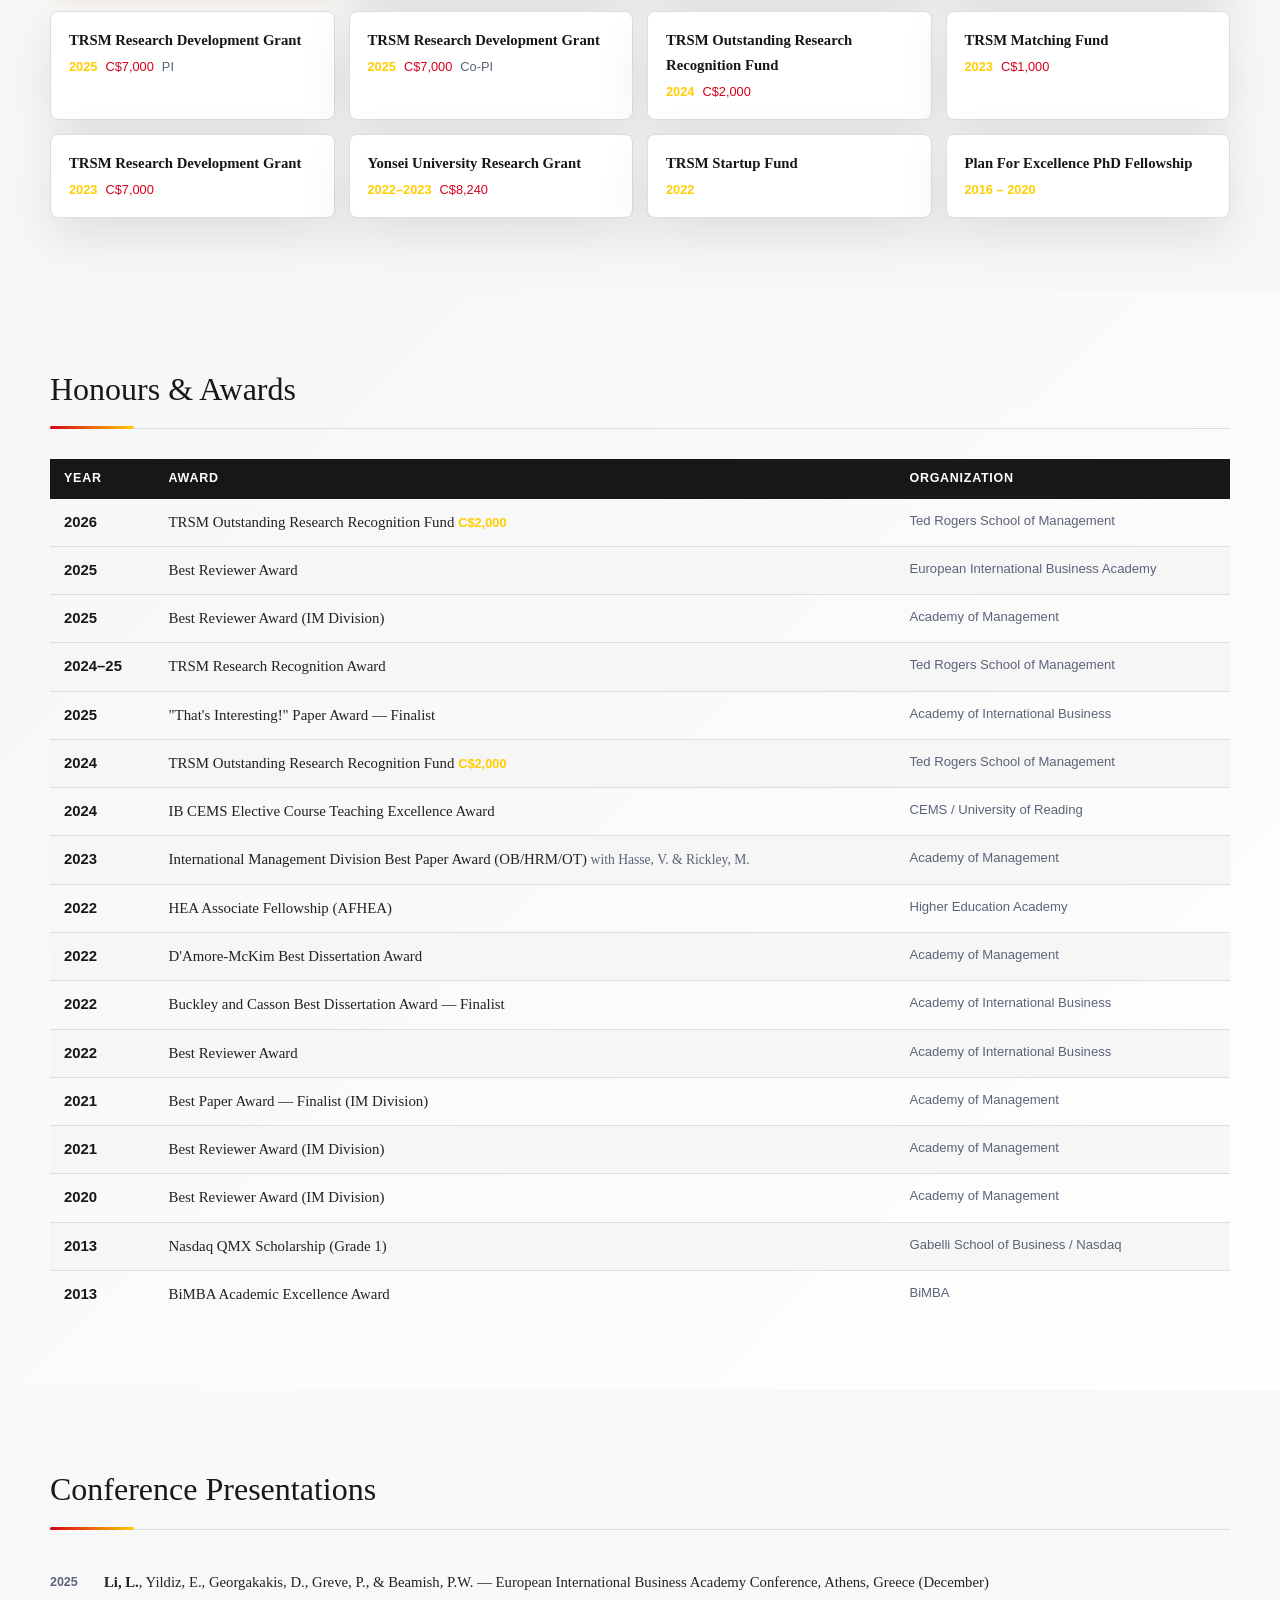
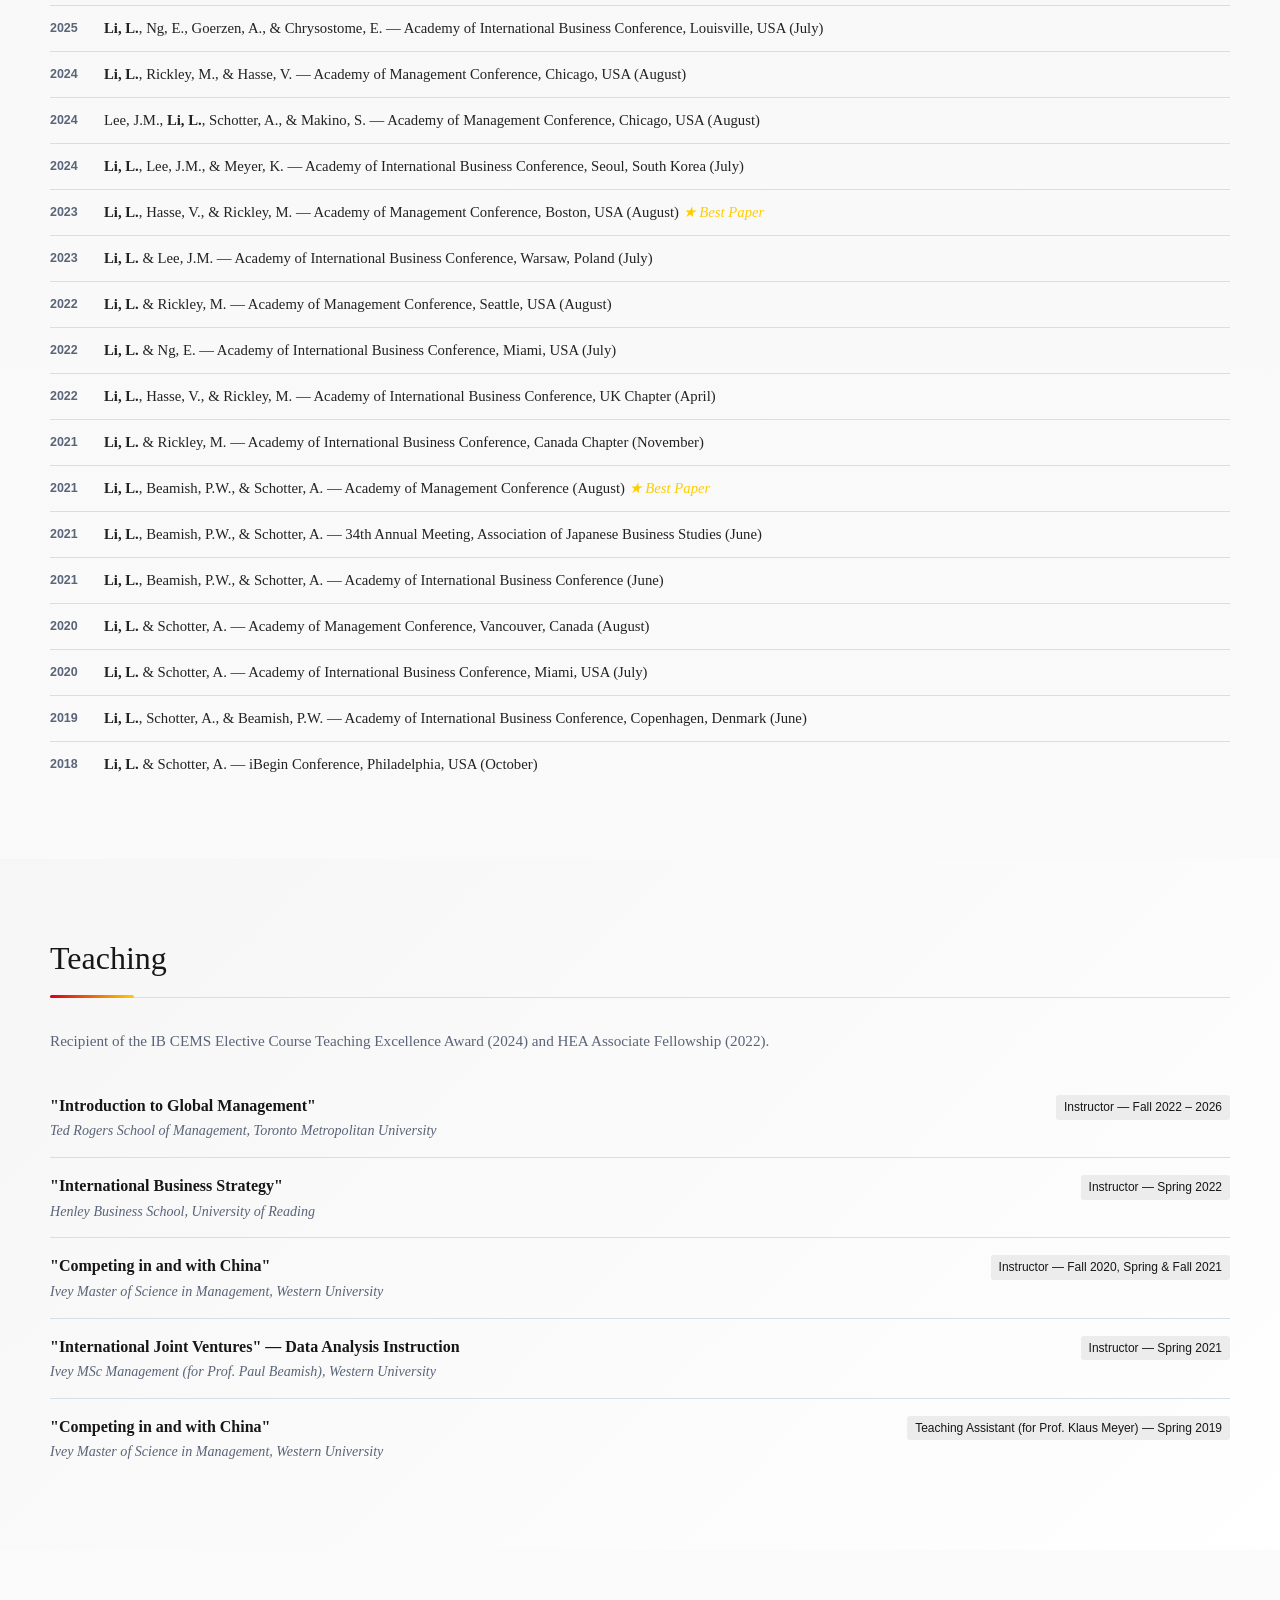
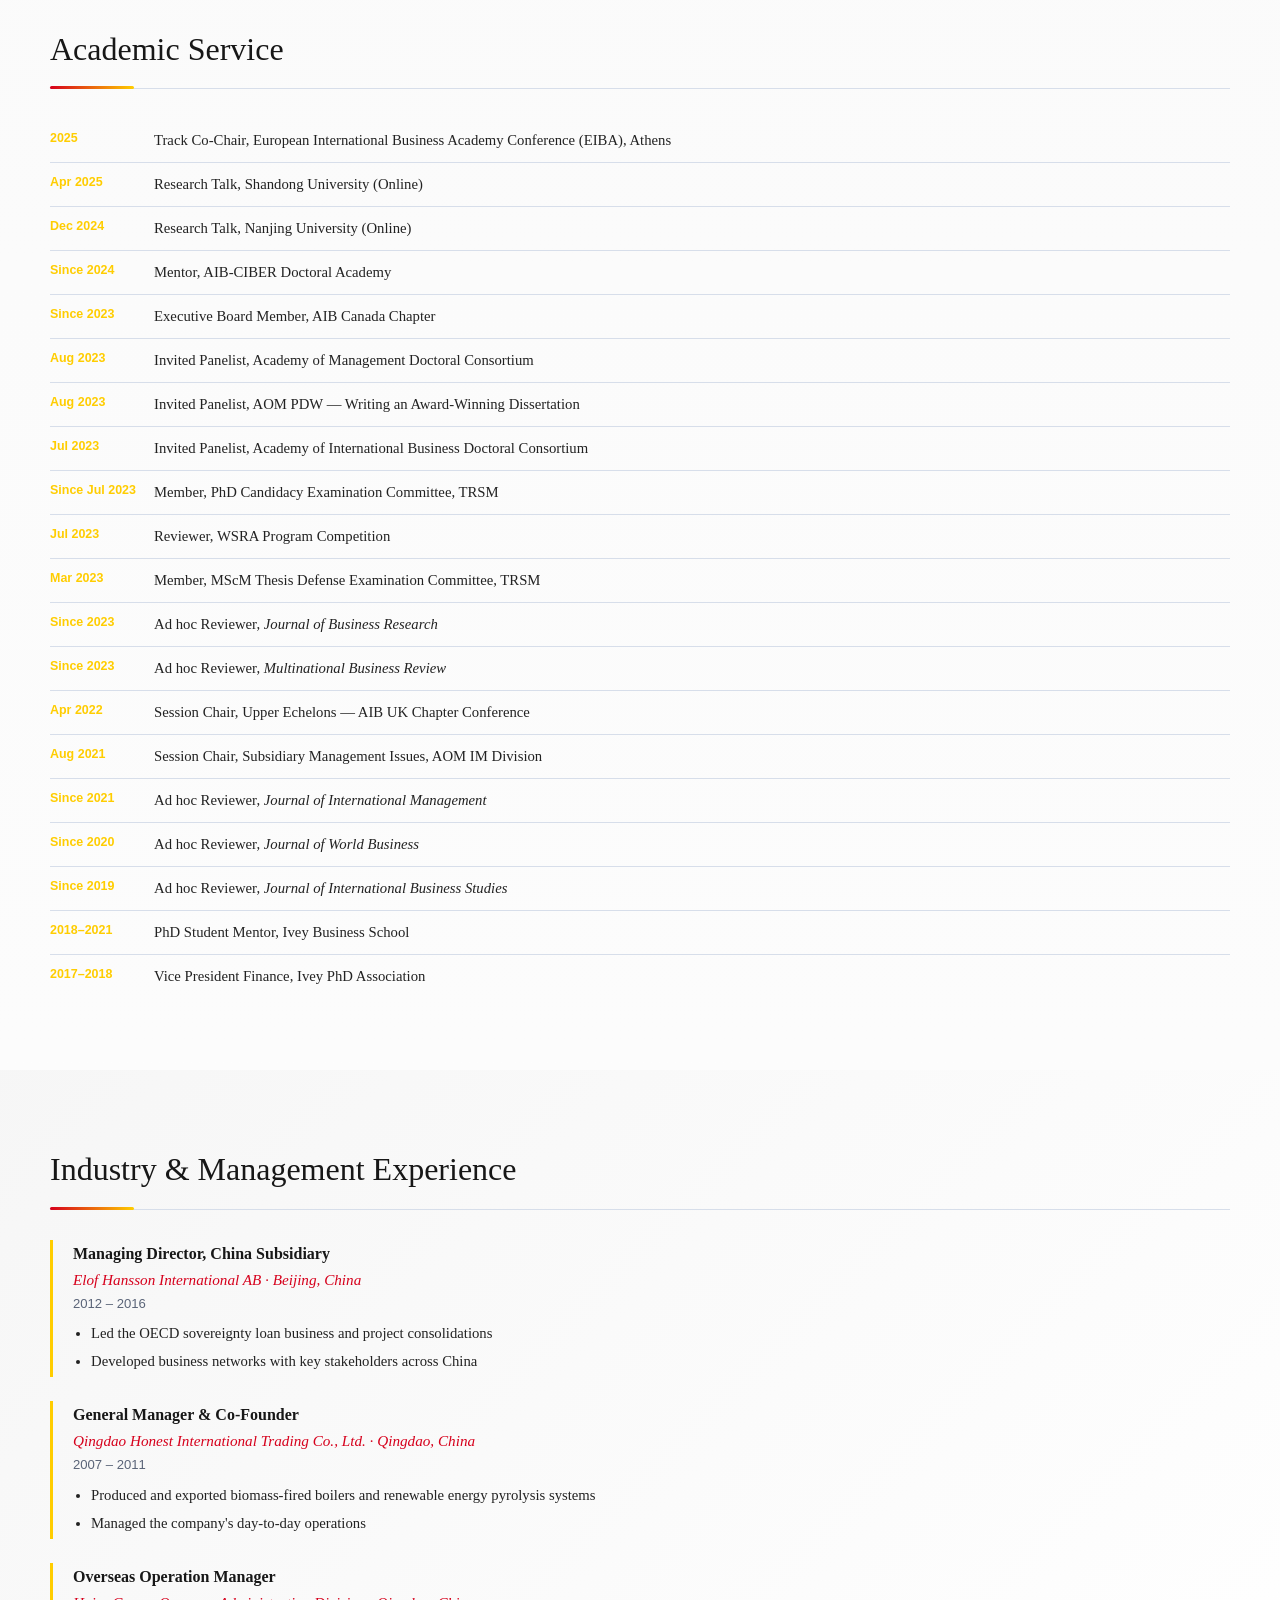
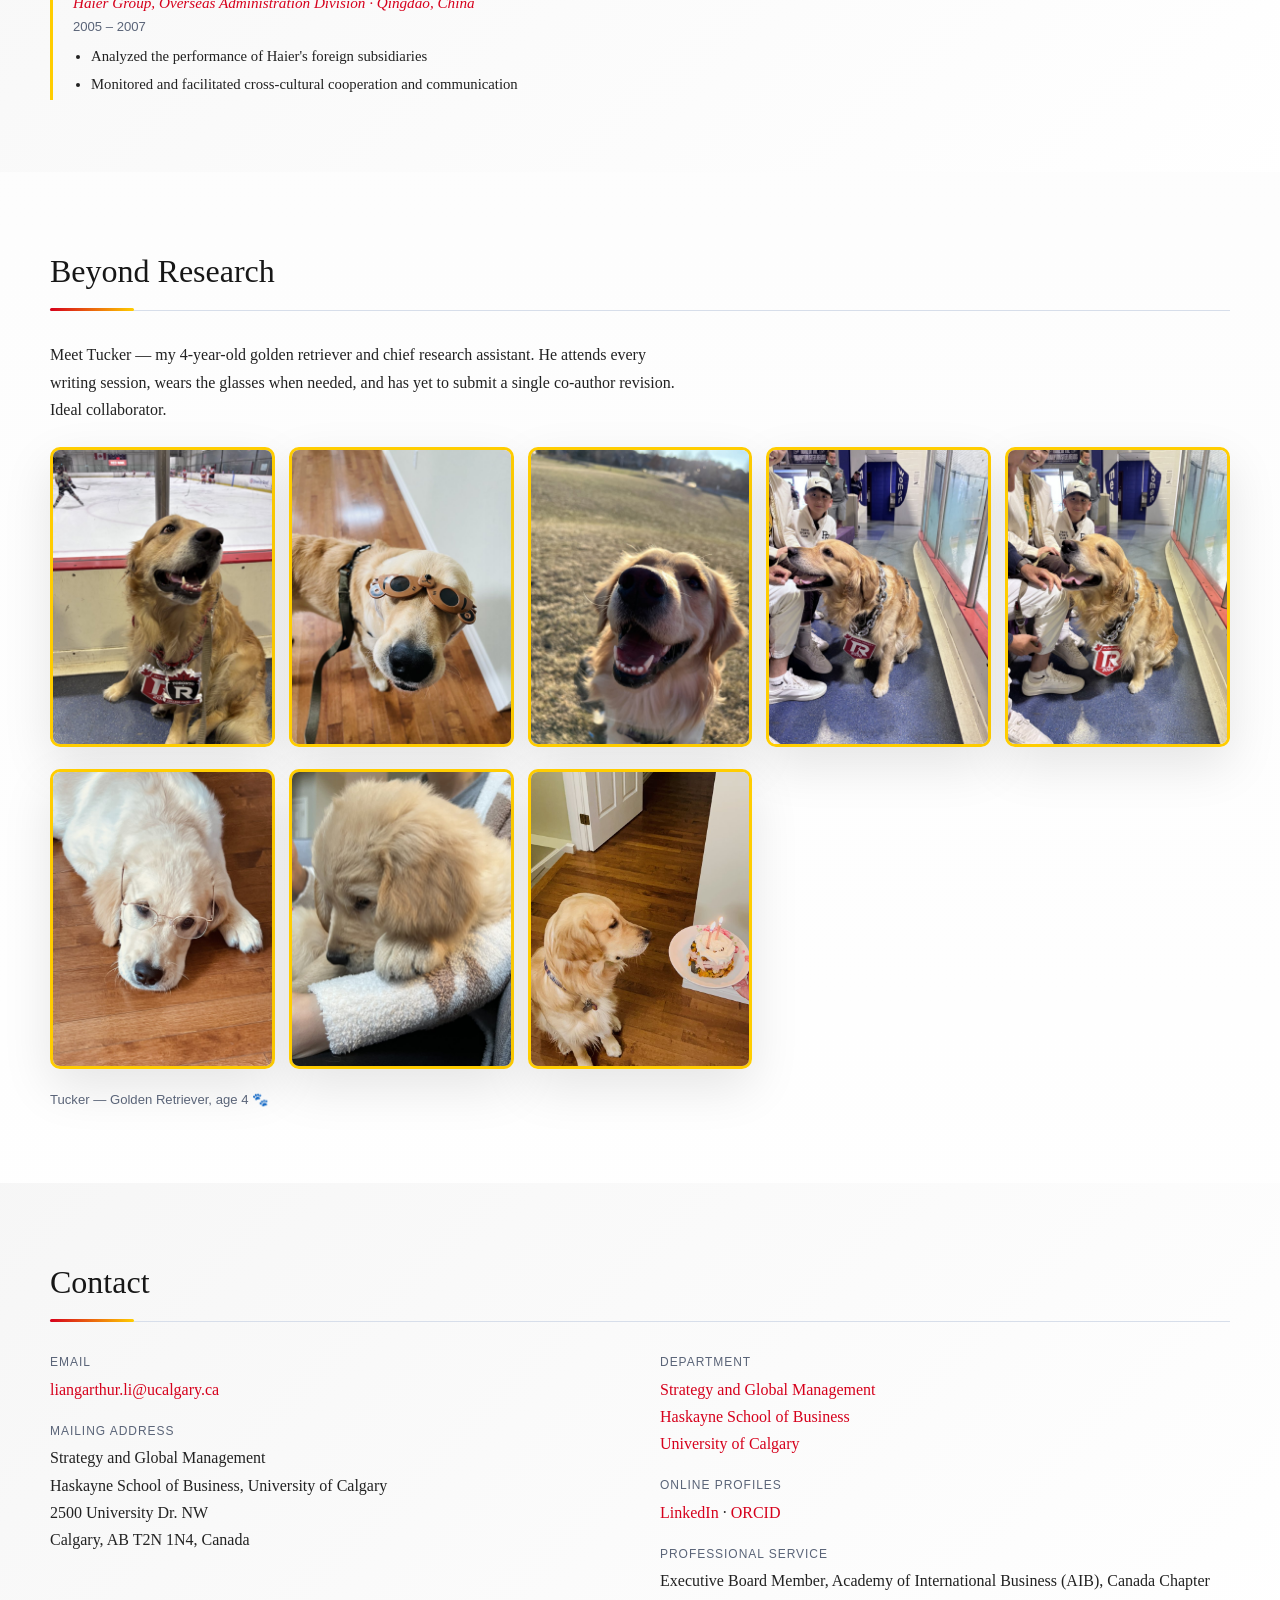
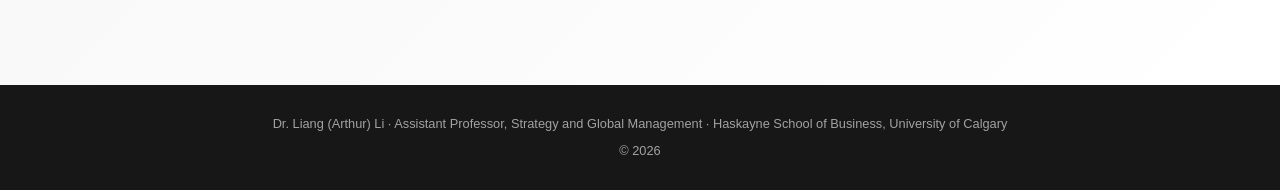
==== commit f0c35813: "feat: embed GlobalMind globe on homepage with dedicated section and AI Tools card" ====
--- a/index.html
+++ b/index.html
@@ -460,6 +460,7 @@
       <li><a href="#service">Service</a></li>
       <li><a href="#experience">Industry</a></li>
       <li><a href="#beyond">Beyond</a></li>
+      <li><a href="#globalmind" style="color:var(--gold); font-weight:700;">GlobalMind</a></li>
       <li><a href="#digital-tools" style="color:var(--gold); font-weight:700;">AI Tools</a></li>
       <li><a href="#contact">Contact</a></li>
     </ul>
@@ -478,7 +479,7 @@
       </div>
       <div class="hero-actions">
         <a class="button" href="#publications">View Publications</a>
-        <a class="button secondary" href="#digital-tools">Explore AI Tools</a>
+        <a class="button secondary" href="#globalmind">Explore GlobalMind</a>
         <a class="button secondary" href="mailto:liangarthur.li@ucalgary.ca">Get in Touch</a>
       </div>
       <div class="hero-contact">
@@ -490,6 +491,42 @@
     <div class="hero-photo">
       <img src="https://www.torontomu.ca/content/dam/tedrogersschool/business-management/faculty/gms/liang-arthur-li.jpg"
            alt="Dr. Liang (Arthur) Li" />
+    </div>
+  </div>
+</section>
+
+<!-- GlobalMind -->
+<section id="globalmind" style="background:#050d1a; padding: 56px 24px 0;">
+  <div style="max-width:1180px; margin:0 auto;">
+    <div style="display:flex; align-items:baseline; gap:14px; margin-bottom:8px; flex-wrap:wrap;">
+      <h2 style="color:#fff; font-family:'Helvetica Neue',Arial,sans-serif; font-size:1.55rem; font-weight:700; letter-spacing:-.01em;">
+        GlobalMind
+      </h2>
+      <span style="color:#64748b; font-family:'Helvetica Neue',Arial,sans-serif; font-size:.85rem;">
+        Real-time global business intelligence · 196 countries · Free
+      </span>
+      <a href="https://ceoglobalmind.vercel.app" target="_blank" rel="noopener"
+         style="margin-left:auto; font-family:'Helvetica Neue',Arial,sans-serif; font-size:.78rem; font-weight:600;
+                color:#3b82f6; border:1px solid #3b82f6; border-radius:6px; padding:4px 12px;
+                text-decoration:none; white-space:nowrap;">
+        Open full site ↗
+      </a>
+    </div>
+    <p style="color:#94a3b8; font-family:'Helvetica Neue',Arial,sans-serif; font-size:.88rem; line-height:1.6; margin-bottom:16px; max-width:700px;">
+      I built this tool to give managers, researchers, and students instant access to country-level
+      opportunity scores, economic indicators, sanctions data, and live news — all synthesised by AI.
+      Click any country dot on the globe to explore.
+    </p>
+    <div style="border-radius:16px 16px 0 0; overflow:hidden; border:1px solid #1e293b; border-bottom:none; box-shadow:0 -8px 40px rgba(0,0,0,.4);">
+      <iframe
+        src="https://ceoglobalmind.vercel.app"
+        title="GlobalMind — Real-time Global Business Intelligence"
+        width="100%"
+        height="680"
+        style="display:block; border:none;"
+        loading="lazy"
+        allow="fullscreen"
+      ></iframe>
     </div>
   </div>
 </section>
@@ -667,6 +704,11 @@
   <div class="section-inner">
     <h2>AI Tools for Researchers</h2>
     <div class="spotlight-grid">
+      <a class="spotlight-card" href="https://ceoglobalmind.vercel.app" target="_blank" rel="noopener">
+        <small>Interactive globe · 196 countries</small>
+        <strong>GlobalMind</strong>
+        <span>Real-time country intelligence — AI opportunity scores, economic indicators, sanctions status, and live news for every country. Built for international business researchers and managers.</span>
+      </a>
       <a class="spotlight-card" href="https://academia-ai-toolkit.streamlit.app" target="_blank" rel="noopener">
         <small>Open toolkit</small>
         <strong>Academia AI Toolkit</strong>
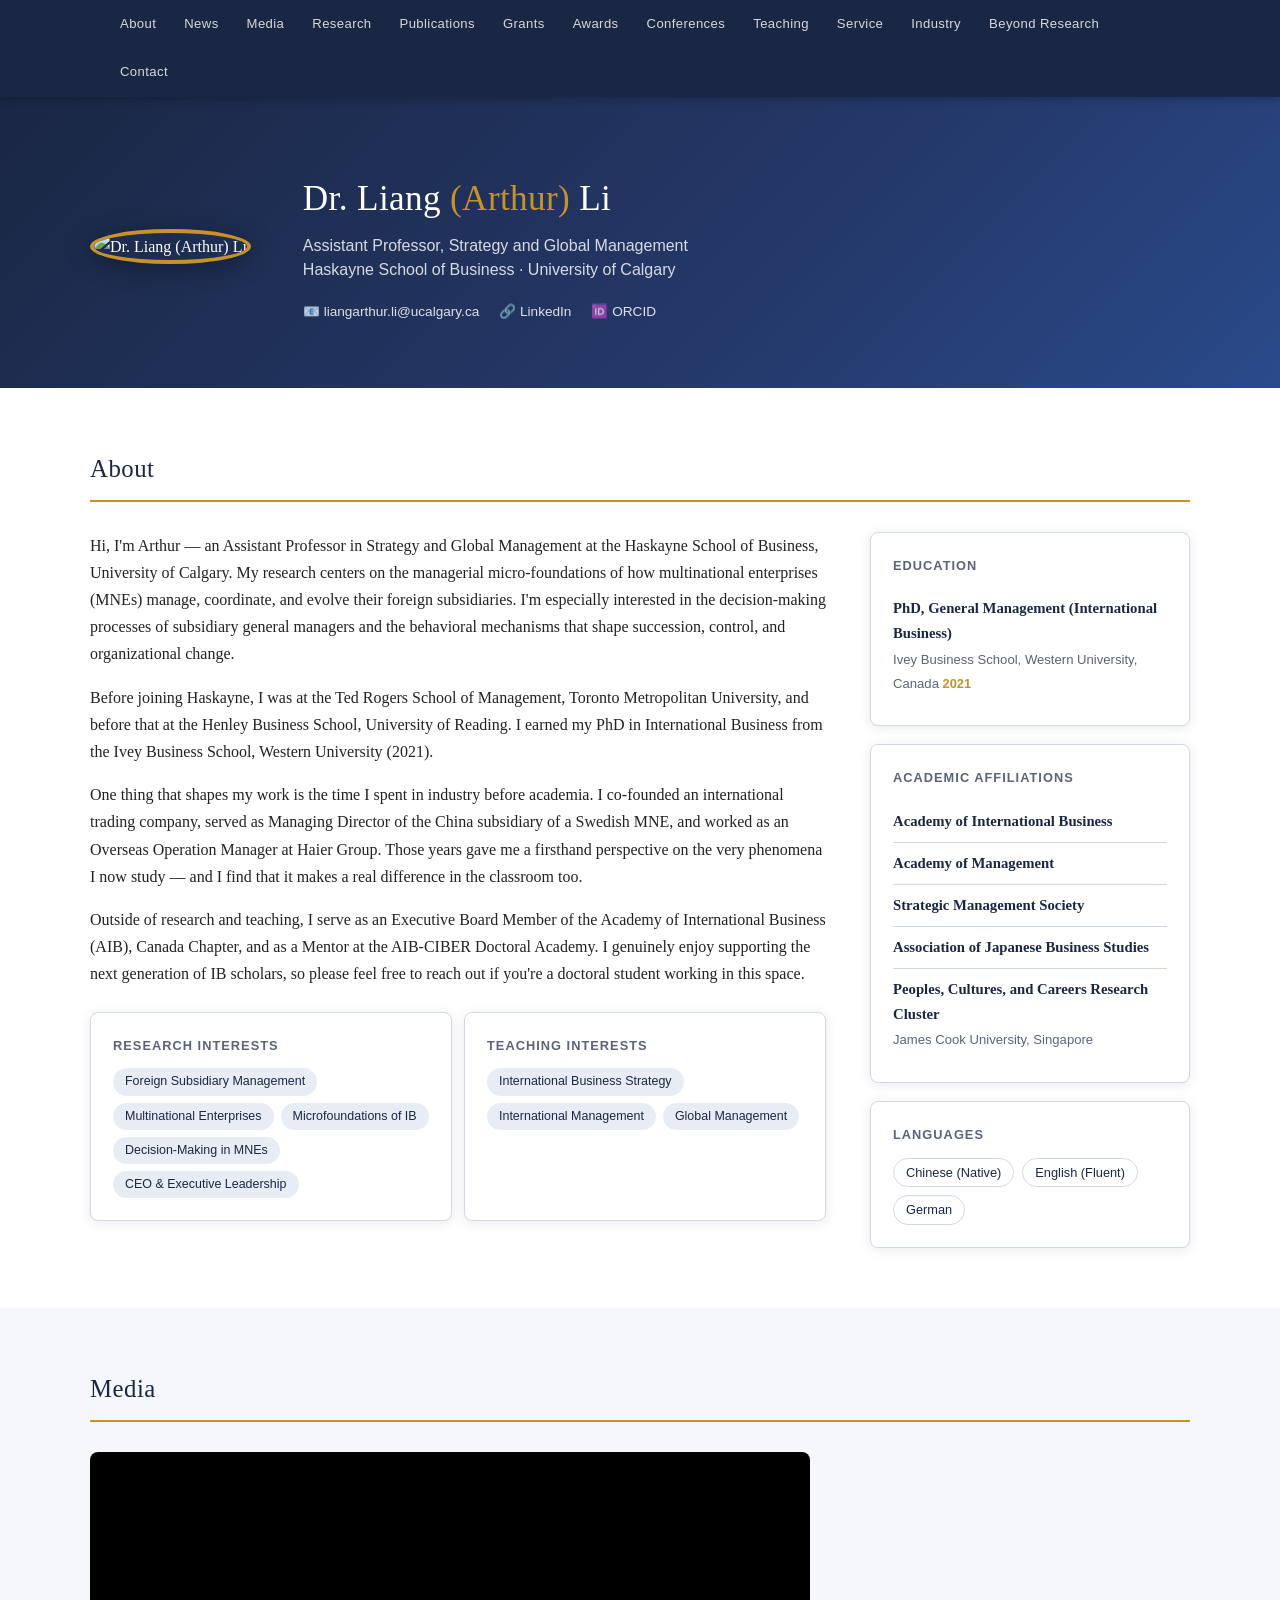
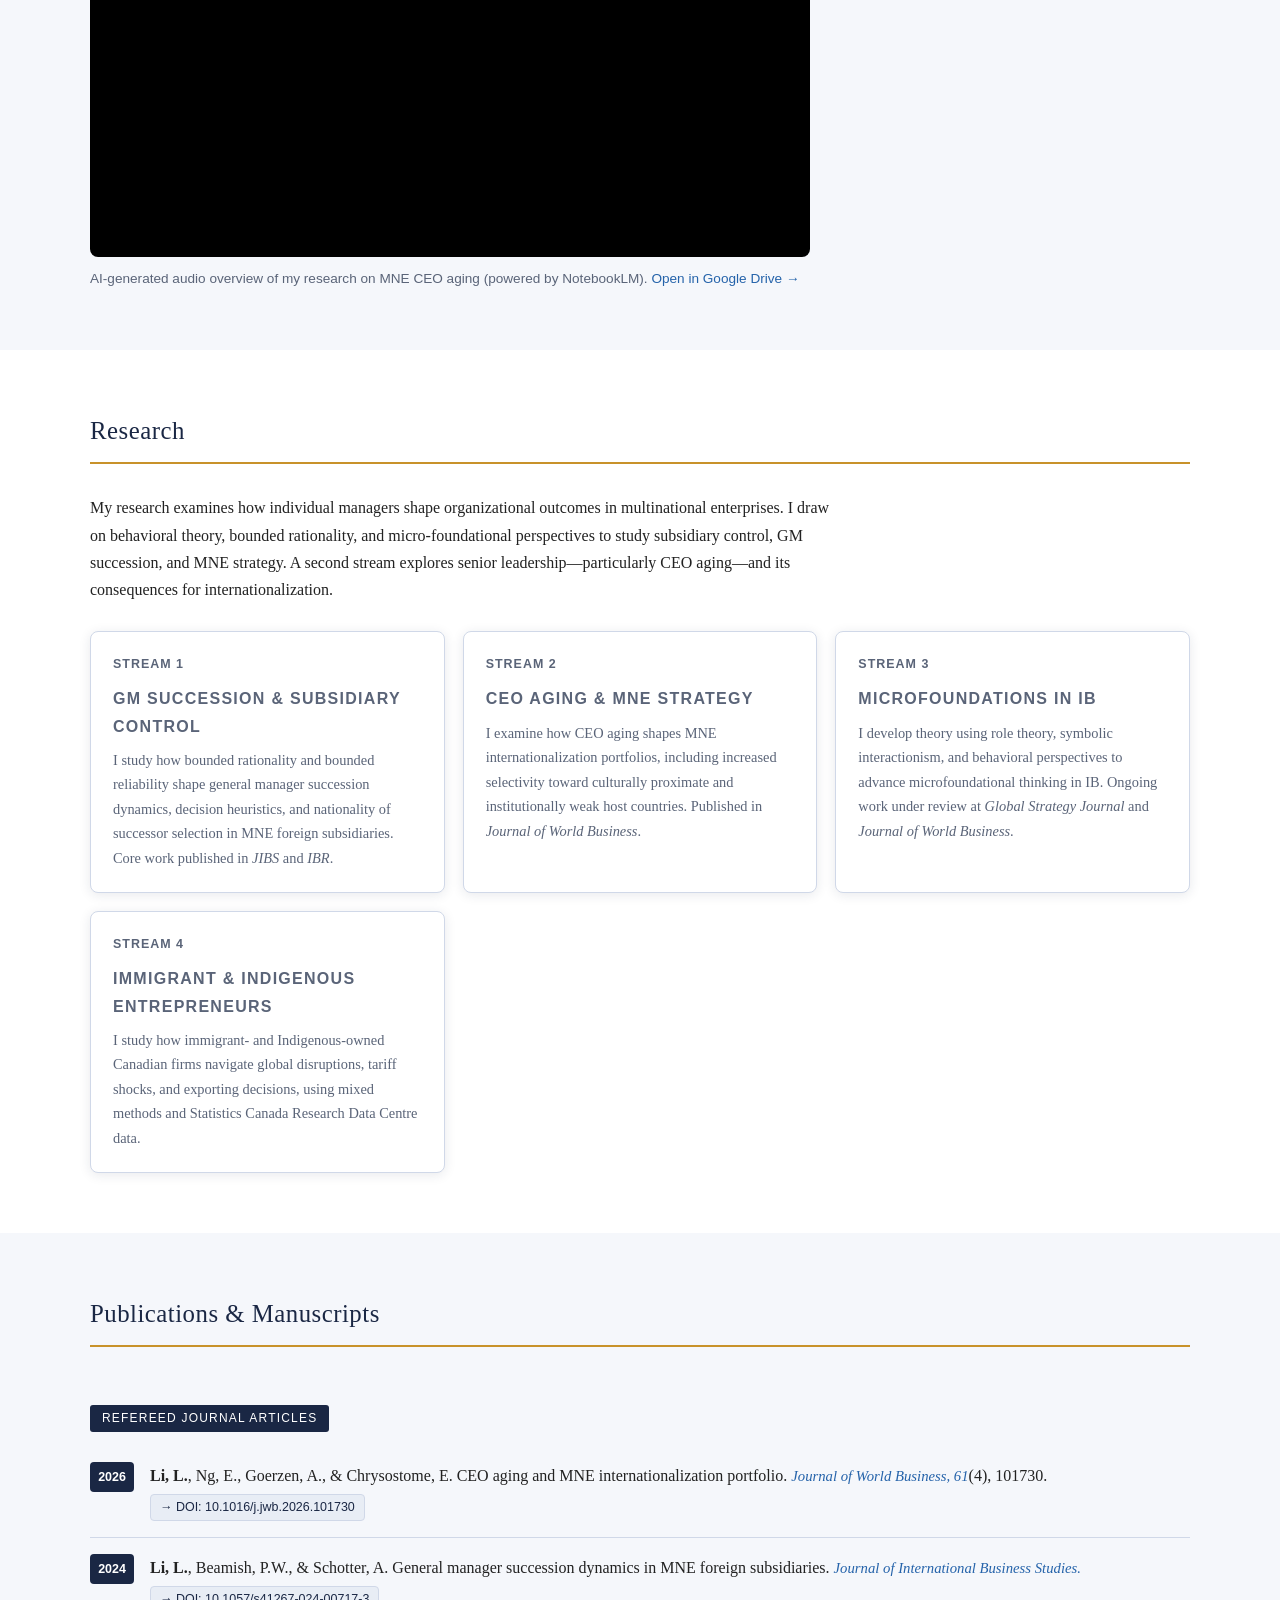
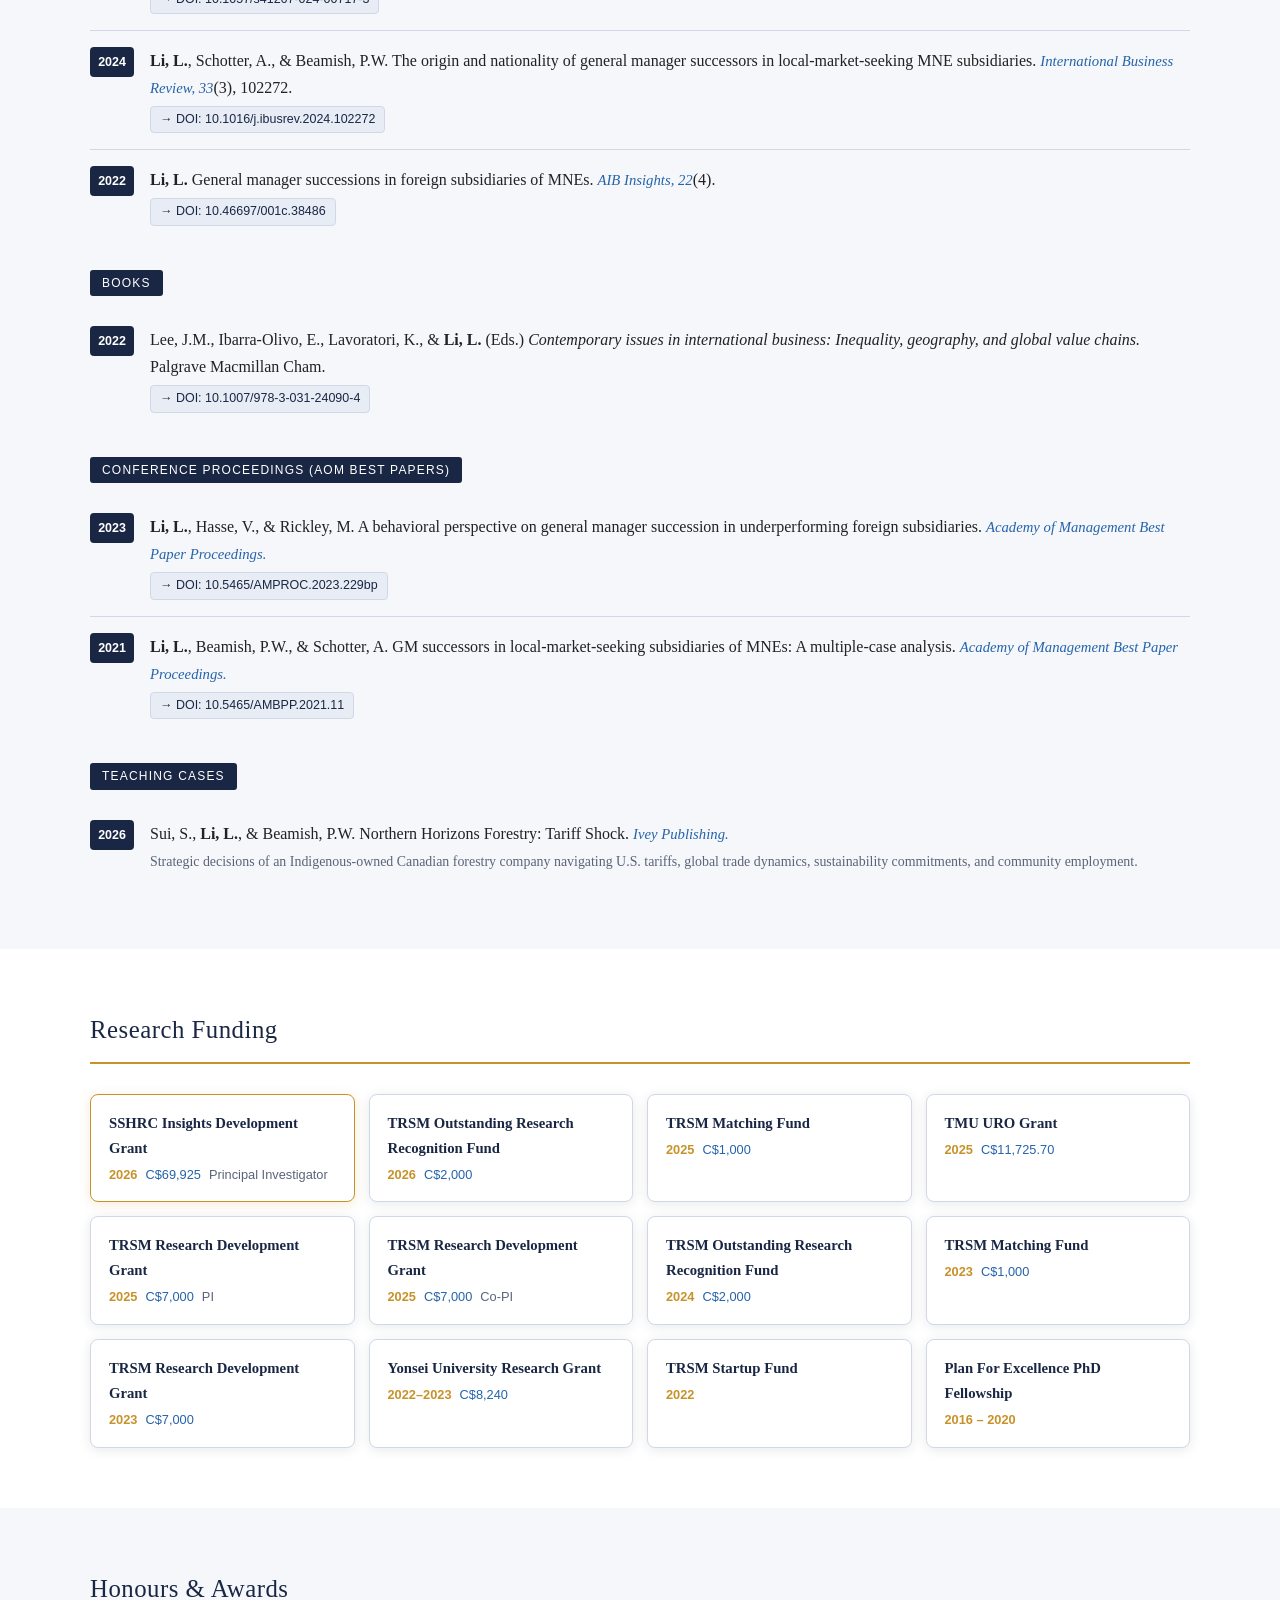
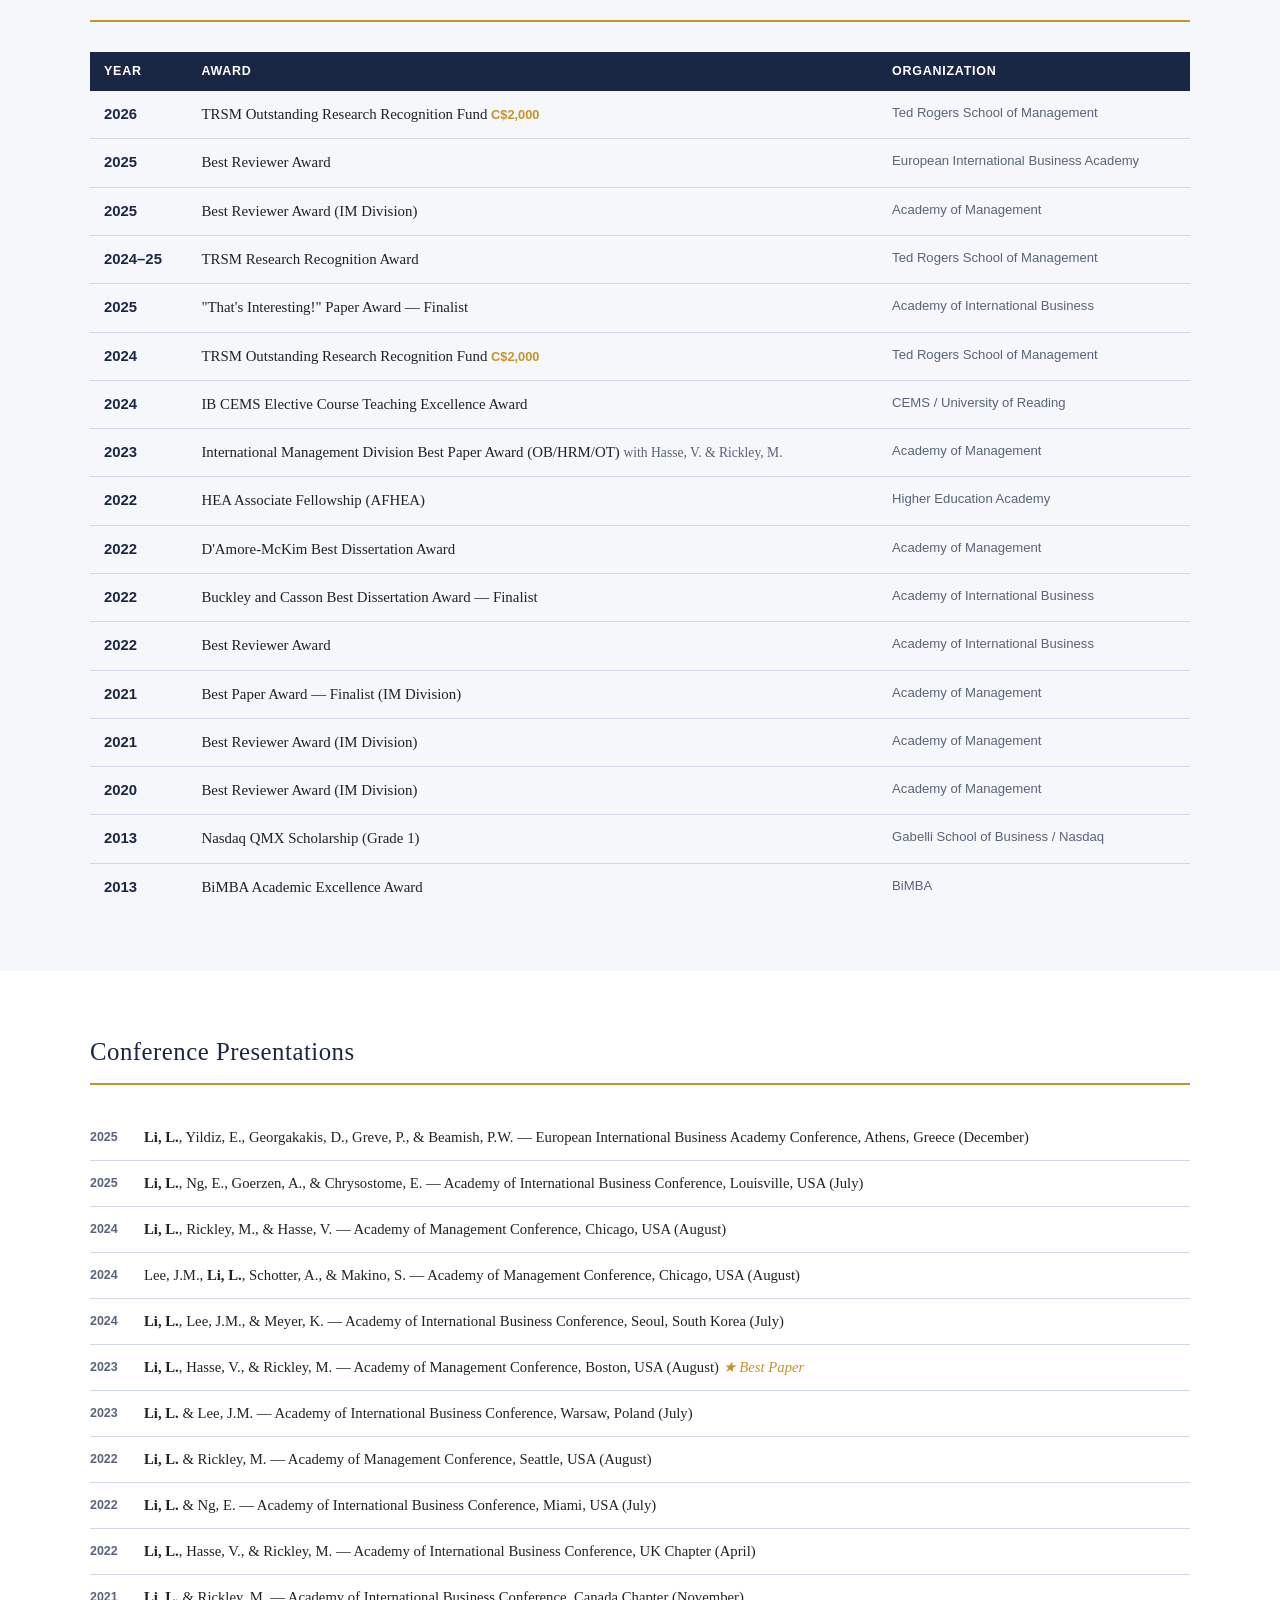
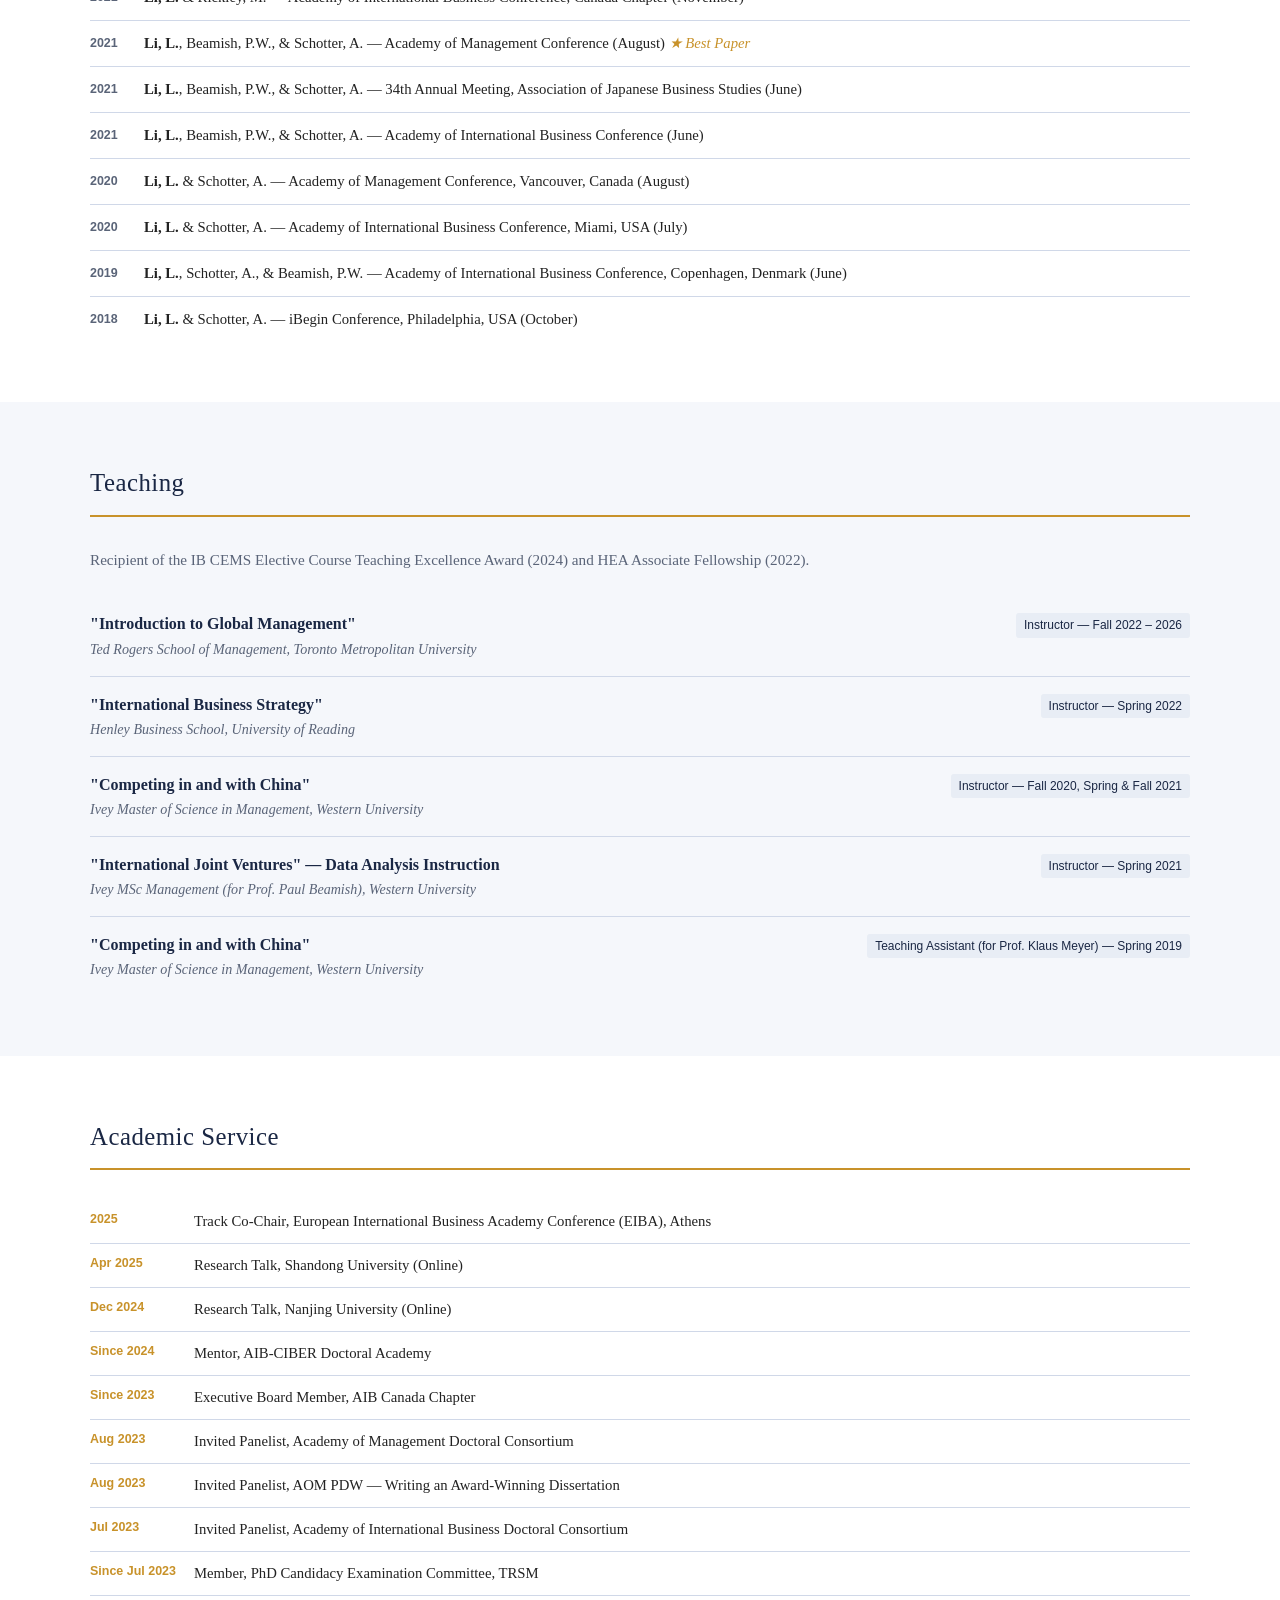
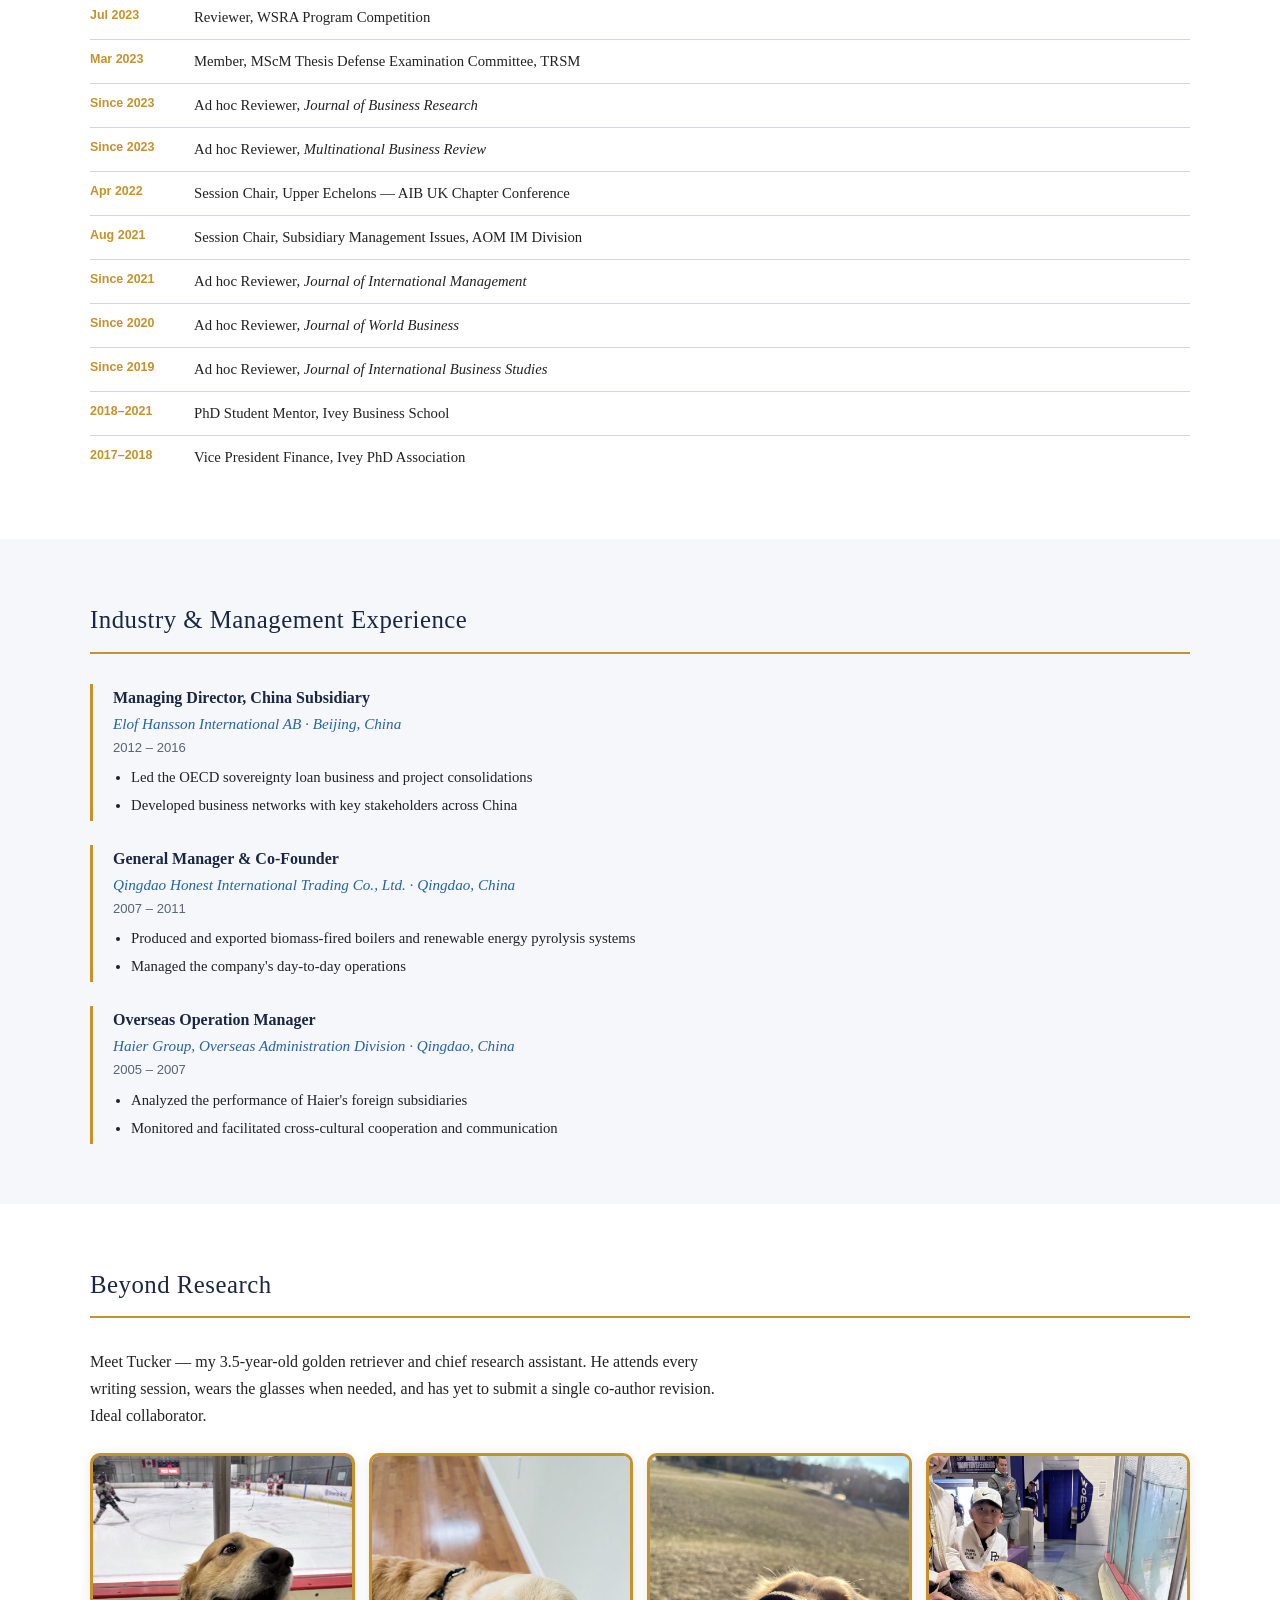
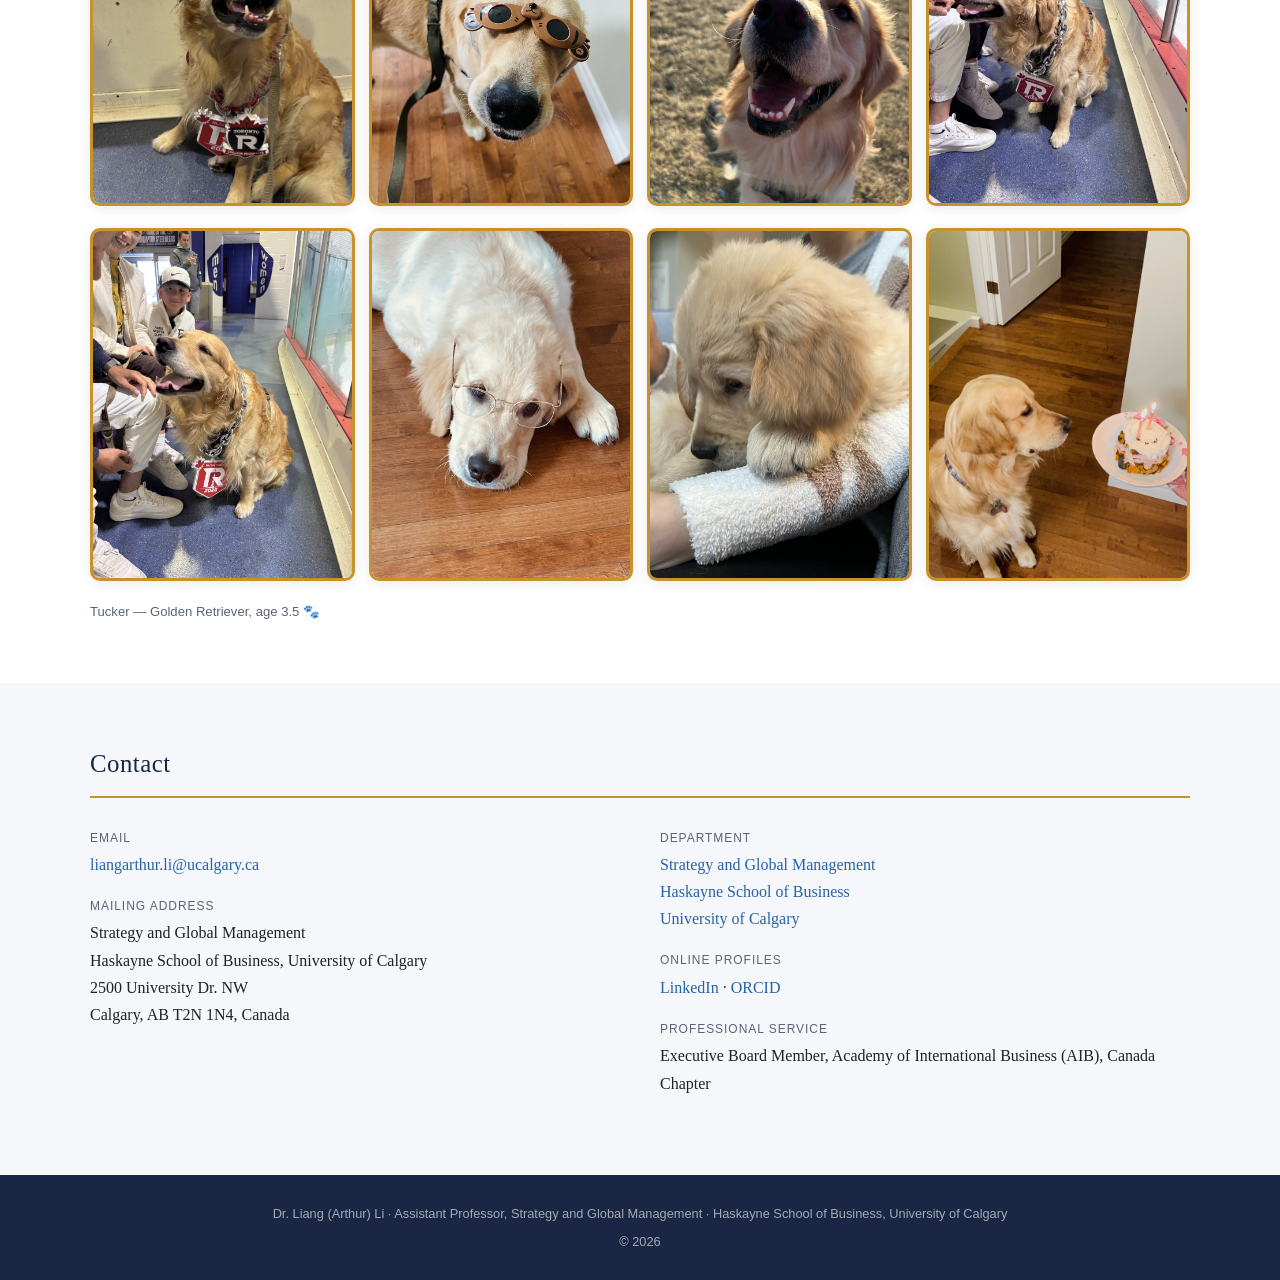
==== commit 310f7f4c: "Add SEO metadata and structured data Updated metadata and styles for improved website presentation. " ====
--- a/index.html
+++ b/index.html
@@ -4,23 +4,92 @@
   <meta charset="UTF-8" />
   <meta name="viewport" content="width=device-width, initial-scale=1.0" />
   <title>Dr. Liang (Arthur) Li | Assistant Professor, University of Calgary</title>
+  <meta name="description" content="Official academic website of Dr. Liang (Arthur) Li, Assistant Professor of Strategy and Global Management at the Haskayne School of Business, University of Calgary. Research in international business, foreign subsidiary management, MNE strategy, managerial decision making, and microfoundations." />
+  <meta name="keywords" content="Liang Li, Arthur Li, Liang Arthur Li, Liang (Arthur) Li, University of Calgary, Haskayne School of Business, international business, global strategy, multinational enterprises, MNE strategy, foreign subsidiary management, general manager succession" />
+  <meta name="author" content="Liang (Arthur) Li" />
+  <meta name="robots" content="index, follow" />
+  <link rel="canonical" href="https://arthurliangli.github.io/" />
+  <meta property="og:type" content="profile" />
+  <meta property="og:site_name" content="Dr. Liang (Arthur) Li" />
+  <meta property="og:title" content="Dr. Liang (Arthur) Li | Assistant Professor, University of Calgary" />
+  <meta property="og:description" content="Assistant Professor of Strategy and Global Management at the Haskayne School of Business, University of Calgary. Research in international business, foreign subsidiary management, MNE strategy, and microfoundations." />
+  <meta property="og:url" content="https://arthurliangli.github.io/" />
+  <meta property="og:image" content="https://www.torontomu.ca/content/dam/tedrogersschool/business-management/faculty/gms/liang-arthur-li.jpg" />
+  <meta property="profile:first_name" content="Liang" />
+  <meta property="profile:last_name" content="Li" />
+  <meta name="twitter:card" content="summary_large_image" />
+  <meta name="twitter:title" content="Dr. Liang (Arthur) Li | Assistant Professor, University of Calgary" />
+  <meta name="twitter:description" content="Official academic website of Dr. Liang (Arthur) Li, Assistant Professor at the Haskayne School of Business, University of Calgary." />
+  <meta name="twitter:image" content="https://www.torontomu.ca/content/dam/tedrogersschool/business-management/faculty/gms/liang-arthur-li.jpg" />
+  <script type="application/ld+json">
+  {
+    "@context": "https://schema.org",
+    "@type": "Person",
+    "@id": "https://arthurliangli.github.io/#person",
+    "name": "Liang Li",
+    "alternateName": [
+      "Arthur Li",
+      "Liang Arthur Li",
+      "Liang (Arthur) Li",
+      "Dr. Liang Li",
+      "Dr. Arthur Li"
+    ],
+    "honorificPrefix": "Dr.",
+    "jobTitle": "Assistant Professor",
+    "url": "https://arthurliangli.github.io/",
+    "image": "https://www.torontomu.ca/content/dam/tedrogersschool/business-management/faculty/gms/liang-arthur-li.jpg",
+    "email": "mailto:liangarthur.li@ucalgary.ca",
+    "worksFor": {
+      "@type": "CollegeOrUniversity",
+      "name": "University of Calgary",
+      "url": "https://www.ucalgary.ca/"
+    },
+    "affiliation": [
+      {
+        "@type": "CollegeOrUniversity",
+        "name": "Haskayne School of Business",
+        "url": "https://haskayne.ucalgary.ca/"
+      },
+      {
+        "@type": "CollegeOrUniversity",
+        "name": "University of Calgary",
+        "url": "https://www.ucalgary.ca/"
+      }
+    ],
+    "alumniOf": {
+      "@type": "CollegeOrUniversity",
+      "name": "Ivey Business School, Western University",
+      "url": "https://www.ivey.uwo.ca/"
+    },
+    "knowsAbout": [
+      "International business",
+      "Global strategy",
+      "Multinational enterprises",
+      "Foreign subsidiary management",
+      "General manager succession",
+      "Managerial decision making",
+      "Microfoundations of international business strategy"
+    ],
+    "sameAs": [
+      "https://www.linkedin.com/in/arthur312/",
+      "https://orcid.org/0000-0002-8154-1591",
+      "https://www.torontomu.ca/tedrogersschool/business-management/majors/global-management-studies/faculty/liang-li/"
+    ]
+  }
+  </script>
   <style>
     *, *::before, *::after { box-sizing: border-box; margin: 0; padding: 0; }
     :root {
-      --navy:   #171717;
-      --blue:   #d6001c;
-      --teal:   #8c1d2c;
-      --coral:  #b33a2f;
-      --gold:   #ffcd00;
-      --ink:    #202020;
-      --light:  #f6f6f6;
-      --mid:    #ececec;
+      --navy:   #1a2744;
+      --blue:   #2563aa;
+      --gold:   #c8922a;
+      --light:  #f5f7fb;
+      --mid:    #e8edf5;
       --text:   #222;
       --muted:  #5a6478;
-      --border: #d7deea;
+      --border: #d0d8e8;
       --radius: 8px;
-      --shadow: 0 18px 50px rgba(0,0,0,.10);
-      --shadow-sm: 0 8px 24px rgba(0,0,0,.08);
+      --shadow: 0 2px 12px rgba(26,39,68,.10);
     }
     html { scroll-behavior: smooth; }
     body {
@@ -28,9 +97,7 @@
       font-size: 16px;
       line-height: 1.7;
       color: var(--text);
-      background:
-        radial-gradient(circle at 82% 0%, rgba(214,0,28,.07), transparent 30rem),
-        linear-gradient(180deg, #fff 0%, #f7f7f7 52%, #fff 100%);
+      background: #fff;
     }
     a { color: var(--blue); text-decoration: none; }
     a:hover { text-decoration: underline; }
@@ -38,102 +105,47 @@
     /* Navigation */
     nav {
       position: sticky; top: 0; z-index: 100;
-      background: rgba(23,23,23,.92);
-      backdrop-filter: blur(16px);
-      box-shadow: 0 12px 35px rgba(10,18,36,.18);
-      border-bottom: 1px solid rgba(255,255,255,.10);
-    }
-    .nav-inner {
-      max-width: 1180px; margin: 0 auto; padding: 0 16px;
-      display: flex; align-items: center; gap: 16px;
-    }
-    .brand-mark {
-      flex: 0 0 auto;
-      display: inline-flex; align-items: center; gap: 9px;
-      color: #fff; font-family: 'Helvetica Neue', Arial, sans-serif;
-      font-weight: 700; letter-spacing: .01em; padding: 11px 0;
-    }
-    .brand-mark::before {
-      content: "AL";
-      width: 34px; height: 34px; border-radius: 50%;
-      display: grid; place-items: center;
-      color: var(--navy); background: linear-gradient(135deg, #fff, #f3d99d);
-      font-size: .78rem; letter-spacing: .08em;
+      background: var(--navy);
+      box-shadow: 0 2px 8px rgba(0,0,0,.25);
     }
     nav ul {
-      display: flex; gap: 2px;
+      display: flex; flex-wrap: wrap; gap: 0;
       list-style: none;
-      overflow-x: auto; scrollbar-width: none;
-      margin-left: auto;
-    }
-    nav ul::-webkit-scrollbar { display: none; }
+      max-width: 1100px; margin: 0 auto; padding: 0 16px;
+    }
     nav ul li a {
-      display: block; padding: 15px 10px;
+      display: block; padding: 13px 14px;
       color: rgba(255,255,255,.82);
       font-family: 'Helvetica Neue', Arial, sans-serif;
-      font-size: .78rem; font-weight: 600; letter-spacing: .02em;
-      white-space: nowrap; border-bottom: 2px solid transparent;
+      font-size: .82rem; font-weight: 500; letter-spacing: .03em;
       transition: color .2s, background .2s;
     }
-    nav ul li a:hover,
-    nav ul li a.active { color: #fff; background: rgba(255,255,255,.08); border-bottom-color: var(--gold); text-decoration: none; }
+    nav ul li a:hover { color: #fff; background: rgba(255,255,255,.1); text-decoration: none; }
 
     /* Hero */
     #hero {
-      position: relative; overflow: hidden;
-      background:
-        linear-gradient(120deg, rgba(23,23,23,.94) 0%, rgba(142,29,44,.88) 58%, rgba(214,0,28,.76) 100%),
-        url("https://images.unsplash.com/photo-1451187580459-43490279c0fa?auto=format&fit=crop&w=1800&q=80") center/cover;
+      background: linear-gradient(135deg, var(--navy) 0%, #243869 60%, #2a4a8a 100%);
       color: #fff;
-      padding: 86px 24px 72px;
-    }
-    #hero::after {
-      content: "";
-      position: absolute; inset: auto -12% -42% 30%;
-      height: 360px;
-      background: radial-gradient(circle, rgba(255,255,255,.18), transparent 62%);
-      transform: rotate(-8deg);
+      padding: 72px 24px 64px;
     }
     .hero-inner {
-      position: relative; z-index: 1;
-      max-width: 1180px; margin: 0 auto;
-      display: grid; grid-template-columns: minmax(0, 1fr) 360px;
-      align-items: center; gap: 52px;
-    }
-    .hero-kicker {
-      display: inline-flex; align-items: center; gap: 9px;
-      padding: 6px 11px; margin-bottom: 18px;
-      border: 1px solid rgba(255,255,255,.22); border-radius: 999px;
-      background: rgba(255,255,255,.10); backdrop-filter: blur(10px);
-      color: rgba(255,255,255,.88);
-      font-family: 'Helvetica Neue', Arial, sans-serif;
-      font-size: .78rem; letter-spacing: .04em; text-transform: uppercase;
-    }
-    .hero-photo {
-      position: relative; border-radius: 22px;
-      background: rgba(255,255,255,.10); padding: 12px;
-      border: 1px solid rgba(255,255,255,.18);
-      box-shadow: 0 26px 70px rgba(0,0,0,.34);
-      transform: rotate(1.5deg);
-      transition: transform .35s ease;
-    }
-    .hero-photo:hover { transform: rotate(0) translateY(-4px); }
+      max-width: 1100px; margin: 0 auto;
+      display: flex; align-items: center; gap: 52px; flex-wrap: wrap;
+    }
     .hero-photo img {
-      display: block;
-      width: 100%; aspect-ratio: 4 / 5; object-fit: cover; object-position: center 15%;
-      border-radius: 16px; border: 2px solid rgba(255,255,255,.60);
+      width: 180px; height: 180px; object-fit: cover; object-position: center 15%;
+      border-radius: 50%; border: 4px solid var(--gold);
+      box-shadow: 0 4px 24px rgba(0,0,0,.35);
     }
     .hero-text h1 {
-      max-width: 780px;
-      font-size: clamp(2.25rem, 5vw, 4.8rem);
-      line-height: .98; font-weight: normal; letter-spacing: 0;
-      margin-bottom: 18px;
+      font-size: 2.2rem; font-weight: normal; letter-spacing: .01em;
+      margin-bottom: 6px;
     }
     .hero-text h1 em { font-style: normal; color: var(--gold); }
     .hero-text .subtitle {
       font-family: 'Helvetica Neue', Arial, sans-serif;
-      font-size: clamp(1.02rem, 2vw, 1.24rem); color: rgba(255,255,255,.88);
-      max-width: 710px; margin-bottom: 26px; line-height: 1.55;
+      font-size: 1rem; color: rgba(255,255,255,.82);
+      margin-bottom: 18px; line-height: 1.5;
     }
     .hero-contact {
       display: flex; flex-wrap: wrap; gap: 8px 20px;
@@ -142,42 +154,17 @@
     }
     .hero-contact a { color: rgba(255,255,255,.85); }
     .hero-contact a:hover { color: #fff; }
-    .hero-actions { display: flex; flex-wrap: wrap; gap: 12px; margin-bottom: 22px; }
-    .button {
-      display: inline-flex; align-items: center; justify-content: center; gap: 8px;
-      min-height: 42px; padding: 10px 15px;
-      border: 1px solid rgba(0,0,0,.15); border-radius: 999px;
-      background: #fff; color: var(--navy);
-      font-family: 'Helvetica Neue', Arial, sans-serif; font-size: .87rem; font-weight: 700;
-      box-shadow: var(--shadow-sm);
-      transition: transform .2s ease, box-shadow .2s ease, background .2s ease;
-    }
-    .button:hover { transform: translateY(-2px); box-shadow: 0 14px 32px rgba(0,0,0,.15); text-decoration: none; }
-    .button.secondary {
-      background: rgba(255,255,255,.10); color: #fff; border-color: rgba(255,255,255,.25);
-      box-shadow: none;
-    }
+
     /* Sections */
-    section { padding: 72px 24px; scroll-margin-top: 74px; }
-    section:nth-child(even) {
-      background:
-        linear-gradient(135deg, rgba(246,246,246,.96), rgba(255,255,255,.92));
-    }
-    .section-inner { max-width: 1180px; margin: 0 auto; }
+    section { padding: 60px 24px; }
+    section:nth-child(even) { background: var(--light); }
+    .section-inner { max-width: 1100px; margin: 0 auto; }
     h2 {
-      position: relative;
-      font-size: clamp(1.55rem, 3vw, 2rem); color: var(--navy); font-weight: normal;
-      border-bottom: 1px solid var(--border);
-      padding-bottom: 12px; margin-bottom: 30px; letter-spacing: 0;
-    }
-    h2::after {
-      content: ""; position: absolute; left: 0; bottom: -1px;
-      width: 84px; height: 3px; background: linear-gradient(90deg, var(--blue), var(--gold));
-      border-radius: 99px;
+      font-size: 1.55rem; color: var(--navy); font-weight: normal;
+      border-bottom: 2px solid var(--gold);
+      padding-bottom: 10px; margin-bottom: 30px; letter-spacing: .02em;
     }
     h3 { font-size: 1.05rem; color: var(--navy); margin-bottom: 6px; }
-    .reveal { opacity: 0; transform: translateY(18px); transition: opacity .6s ease, transform .6s ease; }
-    .reveal.visible { opacity: 1; transform: translateY(0); }
 
     /* About */
     .about-grid {
@@ -188,9 +175,7 @@
       background: #fff; border: 1px solid var(--border);
       border-radius: var(--radius); padding: 22px;
       box-shadow: var(--shadow); margin-bottom: 18px;
-      transition: transform .22s ease, box-shadow .22s ease, border-color .22s ease;
-    }
-    .info-card:hover { transform: translateY(-3px); box-shadow: 0 22px 56px rgba(20,20,20,.13); border-color: rgba(214,0,28,.30); }
+    }
     .info-card h3 {
       font-size: .8rem; text-transform: uppercase; letter-spacing: .08em;
       color: var(--muted); font-family: 'Helvetica Neue', Arial, sans-serif;
@@ -198,7 +183,7 @@
     }
     .tag-list { display: flex; flex-wrap: wrap; gap: 7px; margin-top: 6px; }
     .tag {
-      background: #f4f4f4; color: #262626;
+      background: var(--mid); color: var(--navy);
       border-radius: 20px; padding: 3px 12px;
       font-size: .78rem; font-family: 'Helvetica Neue', Arial, sans-serif;
     }
@@ -225,7 +210,6 @@
       padding: 16px 0; border-bottom: 1px solid var(--border);
       display: flex; gap: 16px; align-items: flex-start;
     }
-    .pub-list li[hidden] { display: none; }
     .pub-list li:last-child { border-bottom: none; }
     .pub-year {
       flex-shrink: 0; width: 44px; text-align: center;
@@ -252,27 +236,6 @@
       padding: 2px 9px; color: var(--navy);
     }
     .pub-link:hover { background: var(--navy); color: #fff; text-decoration: none; }
-    .pub-tools {
-      display: flex; flex-wrap: wrap; gap: 10px; align-items: center; justify-content: space-between;
-      margin: -8px 0 18px;
-      font-family: 'Helvetica Neue', Arial, sans-serif;
-    }
-    .filter-chips { display: flex; flex-wrap: wrap; gap: 8px; }
-    .filter-chip {
-      border: 1px solid var(--border); border-radius: 999px; background: #fff;
-      color: var(--navy); padding: 8px 12px; cursor: pointer;
-      font: inherit; font-size: .82rem; font-weight: 700;
-      transition: background .2s ease, color .2s ease, border-color .2s ease;
-    }
-    .filter-chip.active,
-    .filter-chip:hover { background: var(--navy); color: #fff; border-color: var(--navy); }
-    .pub-search {
-      min-width: min(280px, 100%); border: 1px solid var(--border);
-      border-radius: 999px; padding: 9px 13px;
-      font-family: 'Helvetica Neue', Arial, sans-serif; font-size: .86rem;
-      color: var(--ink); outline: none;
-    }
-    .pub-search:focus { border-color: var(--blue); box-shadow: 0 0 0 4px rgba(214,0,28,.11); }
 
     /* Awards table */
     .awards-table { width: 100%; border-collapse: collapse; font-size: .93rem; }
@@ -296,9 +259,7 @@
     .funding-card {
       background: #fff; border: 1px solid var(--border); border-radius: var(--radius);
       padding: 16px 18px; box-shadow: var(--shadow);
-      transition: transform .22s ease, box-shadow .22s ease;
-    }
-    .funding-card:hover { transform: translateY(-3px); box-shadow: 0 18px 46px rgba(0,0,0,.13); }
+    }
     .funding-card .fund-name { font-weight: 600; color: var(--navy); font-size: .92rem; margin-bottom: 3px; }
     .funding-card .fund-meta {
       font-family: sans-serif; font-size: .8rem; color: var(--muted); display: flex; gap: 8px; flex-wrap: wrap;
@@ -378,66 +339,14 @@
       font-family: sans-serif; font-size: .8rem;
     }
     footer a { color: rgba(255,255,255,.75); }
-    .spotlight-grid {
-      display: grid; grid-template-columns: repeat(3, minmax(0, 1fr)); gap: 16px;
-    }
-    .spotlight-card {
-      min-height: 190px; display: flex; flex-direction: column; justify-content: space-between;
-      padding: 22px; border-radius: var(--radius); color: #fff;
-      background: linear-gradient(135deg, var(--navy), var(--blue));
-      box-shadow: var(--shadow); overflow: hidden; position: relative;
-      transition: transform .24s ease, box-shadow .24s ease;
-    }
-    .spotlight-card:nth-child(2) { background: linear-gradient(135deg, #2b2b2b, var(--teal)); }
-    .spotlight-card:nth-child(3) { background: linear-gradient(135deg, #5c1f24, var(--coral)); }
-    .spotlight-card::after {
-      content: ""; position: absolute; right: -60px; top: -60px;
-      width: 150px; height: 150px; border-radius: 50%;
-      background: rgba(255,255,255,.14);
-    }
-    .spotlight-card:hover { transform: translateY(-4px); box-shadow: 0 24px 60px rgba(0,0,0,.18); text-decoration: none; }
-    .spotlight-card small {
-      position: relative; z-index: 1;
-      font-family: 'Helvetica Neue', Arial, sans-serif; color: rgba(255,255,255,.72);
-      text-transform: uppercase; letter-spacing: .08em; font-size: .72rem;
-    }
-    .spotlight-card strong {
-      position: relative; z-index: 1; display: block; margin: 12px 0 8px;
-      font-size: 1.25rem; line-height: 1.25; color: #fff;
-    }
-    .spotlight-card span {
-      position: relative; z-index: 1;
-      color: rgba(255,255,255,.82); font-family: 'Helvetica Neue', Arial, sans-serif; font-size: .88rem; line-height: 1.45;
-    }
-    .top-button {
-      position: fixed; right: 18px; bottom: 18px; z-index: 90;
-      width: 42px; height: 42px; border-radius: 50%;
-      border: 1px solid rgba(255,255,255,.24);
-      background: var(--navy); color: #fff; cursor: pointer;
-      box-shadow: 0 12px 30px rgba(0,0,0,.25);
-      opacity: 0; pointer-events: none; transform: translateY(10px);
-      transition: opacity .2s ease, transform .2s ease;
-    }
-    .top-button.visible { opacity: 1; pointer-events: auto; transform: translateY(0); }
 
     @media (max-width: 768px) {
       .about-grid { grid-template-columns: 1fr; }
       .contact-grid { grid-template-columns: 1fr; }
-      .hero-inner { grid-template-columns: 1fr; gap: 28px; }
-      .hero-photo { max-width: 280px; order: -1; transform: none; }
-      .nav-inner { align-items: stretch; flex-direction: column; gap: 0; padding-bottom: 4px; }
-      .brand-mark { padding-bottom: 4px; }
-      nav ul { width: 100%; margin-left: 0; }
-      section { padding: 54px 20px; }
+      .hero-inner { flex-direction: column; gap: 24px; }
+      .hero-photo img { width: 130px; height: 130px; }
+      .hero-text h1 { font-size: 1.65rem; }
       .teaching-item { grid-template-columns: 1fr; }
-      .spotlight-grid { grid-template-columns: 1fr; }
-      .pub-tools { align-items: stretch; }
-      .pub-search { width: 100%; }
-    }
-    @media (prefers-reduced-motion: reduce) {
-      html { scroll-behavior: auto; }
-      *, *::before, *::after { transition: none !important; animation: none !important; }
-      .reveal { opacity: 1; transform: none; }
     }
   </style>
 </head>
@@ -445,88 +354,41 @@
 
 <!-- Navigation -->
 <nav>
-  <div class="nav-inner">
-    <a class="brand-mark" href="#hero" aria-label="Dr. Liang Arthur Li homepage">Arthur Li</a>
-    <ul>
-      <li><a href="#about">About</a></li>
-      <li><a href="news.html">News</a></li>
-      <li><a href="#media">Media</a></li>
-      <li><a href="#research">Research</a></li>
-      <li><a href="#publications">Publications</a></li>
-      <li><a href="#funding">Grants</a></li>
-      <li><a href="#awards">Awards</a></li>
-      <li><a href="#conferences">Conferences</a></li>
-      <li><a href="#teaching">Teaching</a></li>
-      <li><a href="#service">Service</a></li>
-      <li><a href="#experience">Industry</a></li>
-      <li><a href="#beyond">Beyond</a></li>
-      <li><a href="#globalmind" style="color:var(--gold); font-weight:700;">GlobalMind</a></li>
-      <li><a href="#digital-tools" style="color:var(--gold); font-weight:700;">AI Tools</a></li>
-      <li><a href="#contact">Contact</a></li>
-    </ul>
-  </div>
+  <ul>
+    <li><a href="#about">About</a></li>
+    <li><a href="news.html">News</a></li>
+    <li><a href="#media">Media</a></li>
+    <li><a href="#research">Research</a></li>
+    <li><a href="#publications">Publications</a></li>
+    <li><a href="#funding">Grants</a></li>
+    <li><a href="#awards">Awards</a></li>
+    <li><a href="#conferences">Conferences</a></li>
+    <li><a href="#teaching">Teaching</a></li>
+    <li><a href="#service">Service</a></li>
+    <li><a href="#experience">Industry</a></li>
+    <li><a href="#beyond">Beyond Research</a></li>
+    <li><a href="#contact">Contact</a></li>
+  </ul>
 </nav>
 
 <!-- Hero -->
 <section id="hero">
   <div class="hero-inner">
-    <div class="hero-text">
-      <div class="hero-kicker">International business scholar and practitioner</div>
-      <h1>Dr. Liang <em>(Arthur)</em> Li</h1>
-      <div class="subtitle">
-        Assistant Professor of Strategy and Global Management at the Haskayne School of Business,
-        studying how managers shape multinational enterprises, subsidiary control, succession, and global strategy.
-      </div>
-      <div class="hero-actions">
-        <a class="button" href="#publications">View Publications</a>
-        <a class="button secondary" href="#globalmind">Explore GlobalMind</a>
-        <a class="button secondary" href="mailto:liangarthur.li@ucalgary.ca">Get in Touch</a>
-      </div>
-      <div class="hero-contact">
-        <span><a href="mailto:liangarthur.li@ucalgary.ca">liangarthur.li@ucalgary.ca</a></span>
-        <span><a href="https://www.linkedin.com/in/arthur312/" target="_blank" rel="noopener">LinkedIn</a></span>
-        <span><a href="https://orcid.org/0000-0002-8154-1591" target="_blank" rel="noopener">ORCID</a></span>
-      </div>
-    </div>
     <div class="hero-photo">
       <img src="https://www.torontomu.ca/content/dam/tedrogersschool/business-management/faculty/gms/liang-arthur-li.jpg"
            alt="Dr. Liang (Arthur) Li" />
     </div>
-  </div>
-</section>
-
-<!-- GlobalMind -->
-<section id="globalmind" style="background:#050d1a; padding: 56px 24px 0;">
-  <div style="max-width:1180px; margin:0 auto;">
-    <div style="display:flex; align-items:baseline; gap:14px; margin-bottom:8px; flex-wrap:wrap;">
-      <h2 style="color:#fff; font-family:'Helvetica Neue',Arial,sans-serif; font-size:1.55rem; font-weight:700; letter-spacing:-.01em;">
-        GlobalMind
-      </h2>
-      <span style="color:#64748b; font-family:'Helvetica Neue',Arial,sans-serif; font-size:.85rem;">
-        Real-time global business intelligence · 196 countries · Free
-      </span>
-      <a href="https://ceoglobalmind.vercel.app" target="_blank" rel="noopener"
-         style="margin-left:auto; font-family:'Helvetica Neue',Arial,sans-serif; font-size:.78rem; font-weight:600;
-                color:#3b82f6; border:1px solid #3b82f6; border-radius:6px; padding:4px 12px;
-                text-decoration:none; white-space:nowrap;">
-        Open full site ↗
-      </a>
-    </div>
-    <p style="color:#94a3b8; font-family:'Helvetica Neue',Arial,sans-serif; font-size:.88rem; line-height:1.6; margin-bottom:16px; max-width:700px;">
-      I built this tool to give managers, researchers, and students instant access to country-level
-      opportunity scores, economic indicators, sanctions data, and live news — all synthesised by AI.
-      Click any country dot on the globe to explore.
-    </p>
-    <div style="border-radius:16px 16px 0 0; overflow:hidden; border:1px solid #1e293b; border-bottom:none; box-shadow:0 -8px 40px rgba(0,0,0,.4);">
-      <iframe
-        src="https://ceoglobalmind.vercel.app"
-        title="GlobalMind — Real-time Global Business Intelligence"
-        width="100%"
-        height="680"
-        style="display:block; border:none;"
-        loading="lazy"
-        allow="fullscreen"
-      ></iframe>
+    <div class="hero-text">
+      <h1>Dr. Liang <em>(Arthur)</em> Li</h1>
+      <div class="subtitle">
+        Assistant Professor, Strategy and Global Management<br />
+        Haskayne School of Business · University of Calgary
+      </div>
+      <div class="hero-contact">
+        <span>📧 <a href="mailto:liangarthur.li@ucalgary.ca">liangarthur.li@ucalgary.ca</a></span>
+        <span>🔗 <a href="https://www.linkedin.com/in/arthur312/" target="_blank" rel="noopener">LinkedIn</a></span>
+        <span>🆔 <a href="https://orcid.org/0000-0002-8154-1591" target="_blank" rel="noopener">ORCID</a></span>
+      </div>
     </div>
   </div>
 </section>
@@ -699,55 +561,15 @@
   </div>
 </section>
 
-<!-- Digital Tools -->
-<section id="digital-tools">
-  <div class="section-inner">
-    <h2>AI Tools for Researchers</h2>
-    <div class="spotlight-grid">
-      <a class="spotlight-card" href="https://ceoglobalmind.vercel.app" target="_blank" rel="noopener">
-        <small>Interactive globe · 196 countries</small>
-        <strong>GlobalMind</strong>
-        <span>Real-time country intelligence — AI opportunity scores, economic indicators, sanctions status, and live news for every country. Built for international business researchers and managers.</span>
-      </a>
-      <a class="spotlight-card" href="https://academia-ai-toolkit.streamlit.app" target="_blank" rel="noopener">
-        <small>Open toolkit</small>
-        <strong>Academia AI Toolkit</strong>
-        <span>Eight no-code tools for reviewer responses, research gaps, theory building, methods, surveys, journal fit, synthesis, and IRB drafting.</span>
-      </a>
-      <a class="spotlight-card" href="https://theory-tournament.streamlit.app" target="_blank" rel="noopener">
-        <small>Interactive teaching</small>
-        <strong>Theory Tournament</strong>
-        <span>A playful, structured way to compare theoretical explanations and sharpen academic argumentation.</span>
-      </a>
-      <a class="spotlight-card" href="research-data-mapper/">
-        <small>Research workflow</small>
-        <strong>Research Data Mapper</strong>
-        <span>A practical map for turning research questions into data needs, measures, and analysis choices.</span>
-      </a>
-    </div>
-  </div>
-</section>
-
-
 <!-- Publications -->
 <section id="publications">
   <div class="section-inner">
     <h2>Publications &amp; Manuscripts</h2>
-    <div class="pub-tools" aria-label="Publication filters">
-      <div class="filter-chips">
-        <button class="filter-chip active" type="button" data-filter="all">All</button>
-        <button class="filter-chip" type="button" data-filter="journal">Journal Articles</button>
-        <button class="filter-chip" type="button" data-filter="book">Books</button>
-        <button class="filter-chip" type="button" data-filter="conference">Conference Papers</button>
-        <button class="filter-chip" type="button" data-filter="case">Teaching Cases</button>
-      </div>
-      <input class="pub-search" type="search" placeholder="Search publications" aria-label="Search publications" />
-    </div>
 
     <div class="pub-section-label">Refereed Journal Articles</div>
     <ul class="pub-list">
 
-      <li data-pub-type="journal">
+      <li>
         <div class="pub-year">2026</div>
         <div class="pub-body">
           <strong>Li, L.</strong>, Ng, E., Goerzen, A., &amp; Chrysostome, E.
@@ -757,7 +579,7 @@
         </div>
       </li>
 
-      <li data-pub-type="journal">
+      <li>
         <div class="pub-year">2024</div>
         <div class="pub-body">
           <strong>Li, L.</strong>, Beamish, P.W., &amp; Schotter, A.
@@ -767,7 +589,7 @@
         </div>
       </li>
 
-      <li data-pub-type="journal">
+      <li>
         <div class="pub-year">2024</div>
         <div class="pub-body">
           <strong>Li, L.</strong>, Schotter, A., &amp; Beamish, P.W.
@@ -777,7 +599,7 @@
         </div>
       </li>
 
-      <li data-pub-type="journal">
+      <li>
         <div class="pub-year">2022</div>
         <div class="pub-body">
           <strong>Li, L.</strong>
@@ -790,7 +612,7 @@
 
     <div class="pub-section-label">Books</div>
     <ul class="pub-list">
-      <li data-pub-type="book">
+      <li>
         <div class="pub-year">2022</div>
         <div class="pub-body">
           Lee, J.M., Ibarra-Olivo, E., Lavoratori, K., &amp; <strong>Li, L.</strong> (Eds.)
@@ -803,7 +625,7 @@
 
     <div class="pub-section-label">Conference Proceedings (AOM Best Papers)</div>
     <ul class="pub-list">
-      <li data-pub-type="conference">
+      <li>
         <div class="pub-year">2023</div>
         <div class="pub-body">
           <strong>Li, L.</strong>, Hasse, V., &amp; Rickley, M.
@@ -812,7 +634,7 @@
           <br /><a class="pub-link" href="https://doi.org/10.5465/AMPROC.2023.229bp" target="_blank" rel="noopener">→ DOI: 10.5465/AMPROC.2023.229bp</a>
         </div>
       </li>
-      <li data-pub-type="conference">
+      <li>
         <div class="pub-year">2021</div>
         <div class="pub-body">
           <strong>Li, L.</strong>, Beamish, P.W., &amp; Schotter, A.
@@ -825,7 +647,7 @@
 
     <div class="pub-section-label">Teaching Cases</div>
     <ul class="pub-list">
-      <li data-pub-type="case">
+      <li>
         <div class="pub-year">2026</div>
         <div class="pub-body">
           Sui, S., <strong>Li, L.</strong>, &amp; Beamish, P.W.
@@ -1194,7 +1016,7 @@
   <div class="section-inner">
     <h2>Beyond Research</h2>
     <p style="margin-bottom:24px; max-width:640px;">
-      Meet Tucker — my 4-year-old golden retriever and chief research assistant.
+      Meet Tucker — my 3.5-year-old golden retriever and chief research assistant.
       He attends every writing session, wears the glasses when needed, and has yet to
       submit a single co-author revision. Ideal collaborator.
     </p>
@@ -1225,7 +1047,7 @@
       </div>
     </div>
     <p style="font-family:sans-serif; font-size:.82rem; color:var(--muted); margin-top:12px;">
-      Tucker — Golden Retriever, age 4 🐾
+      Tucker — Golden Retriever, age 3.5 🐾
     </p>
   </div>
 </section>
@@ -1279,71 +1101,5 @@
   <p style="margin-top:6px;">© 2026</p>
 </footer>
 
-<button class="top-button" type="button" aria-label="Back to top">↑</button>
-
-<script>
-  const sections = [...document.querySelectorAll("section[id]")];
-  const navLinks = [...document.querySelectorAll("nav a[href^='#']")];
-  const topButton = document.querySelector(".top-button");
-
-  const revealObserver = new IntersectionObserver((entries) => {
-    entries.forEach((entry) => {
-      if (entry.isIntersecting) {
-        entry.target.classList.add("visible");
-        revealObserver.unobserve(entry.target);
-      }
-    });
-  }, { threshold: 0.14 });
-
-  document.querySelectorAll("section").forEach((section) => {
-    section.classList.add("reveal");
-    revealObserver.observe(section);
-  });
-
-  const navObserver = new IntersectionObserver((entries) => {
-    entries.forEach((entry) => {
-      if (!entry.isIntersecting) return;
-      navLinks.forEach((link) => {
-        link.classList.toggle("active", link.getAttribute("href") === `#${entry.target.id}`);
-      });
-    });
-  }, { rootMargin: "-35% 0px -55% 0px" });
-
-  sections.forEach((section) => navObserver.observe(section));
-
-  window.addEventListener("scroll", () => {
-    topButton.classList.toggle("visible", window.scrollY > 620);
-  }, { passive: true });
-
-  topButton.addEventListener("click", () => {
-    window.scrollTo({ top: 0, behavior: "smooth" });
-  });
-
-  const filterButtons = [...document.querySelectorAll(".filter-chip")];
-  const pubSearch = document.querySelector(".pub-search");
-  const publications = [...document.querySelectorAll(".pub-list li[data-pub-type]")];
-
-  function updatePublications() {
-    const activeFilter = document.querySelector(".filter-chip.active").dataset.filter;
-    const query = pubSearch.value.trim().toLowerCase();
-
-    publications.forEach((publication) => {
-      const matchesFilter = activeFilter === "all" || publication.dataset.pubType === activeFilter;
-      const matchesQuery = !query || publication.textContent.toLowerCase().includes(query);
-      publication.hidden = !(matchesFilter && matchesQuery);
-    });
-  }
-
-  filterButtons.forEach((button) => {
-    button.addEventListener("click", () => {
-      filterButtons.forEach((item) => item.classList.remove("active"));
-      button.classList.add("active");
-      updatePublications();
-    });
-  });
-
-  pubSearch.addEventListener("input", updatePublications);
-</script>
-
 </body>
 </html>
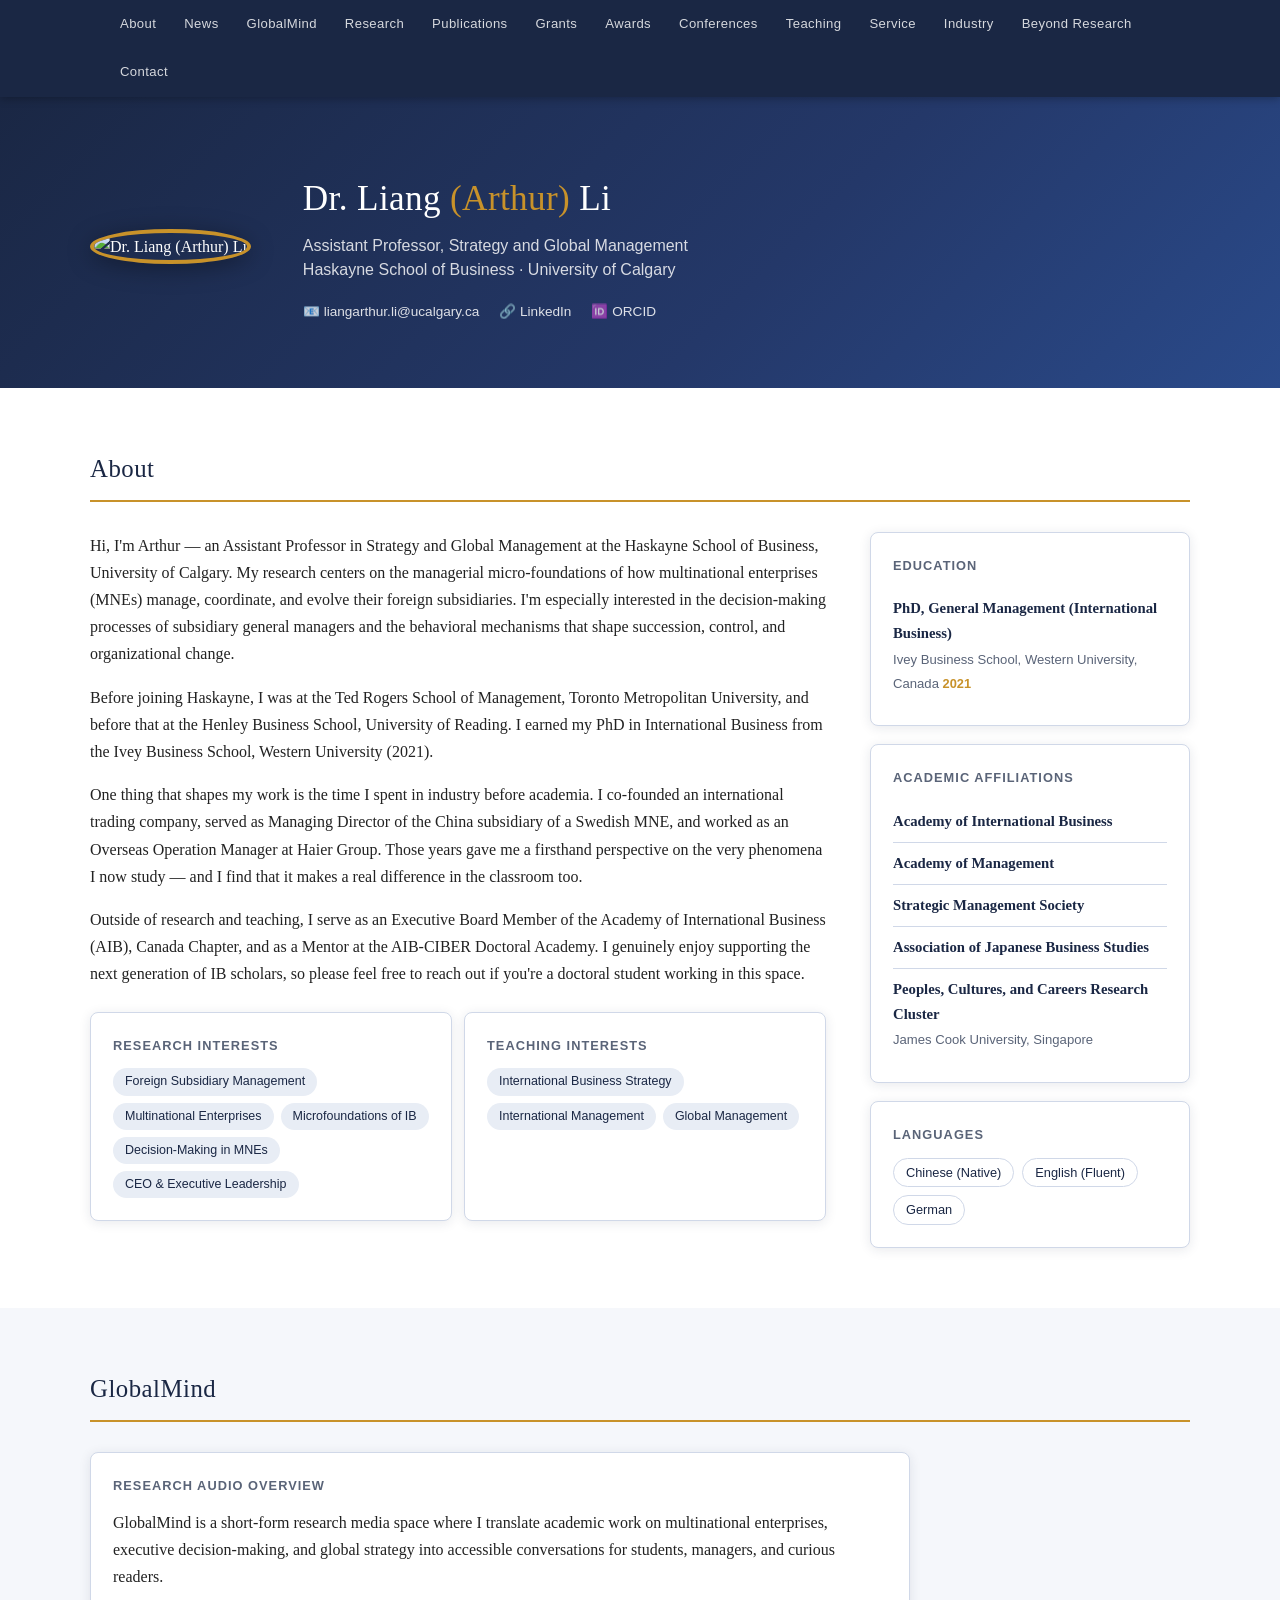
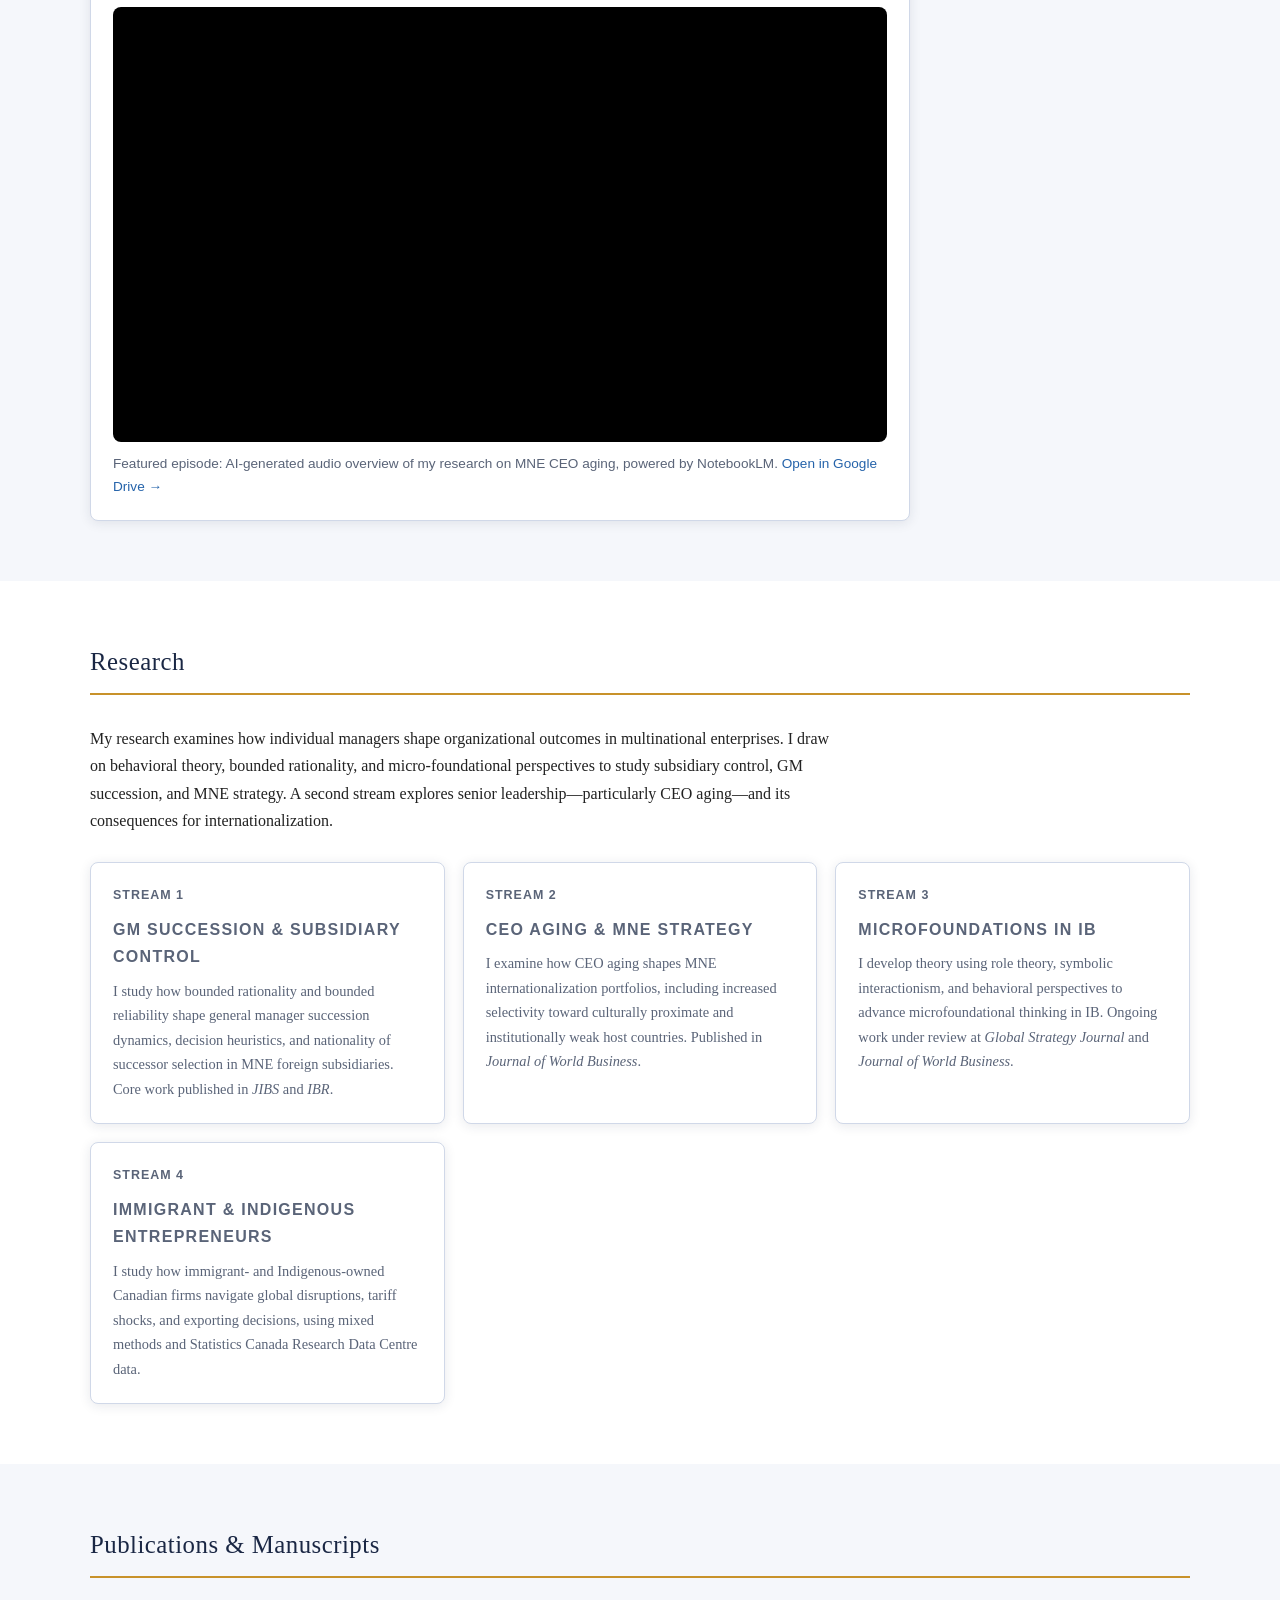
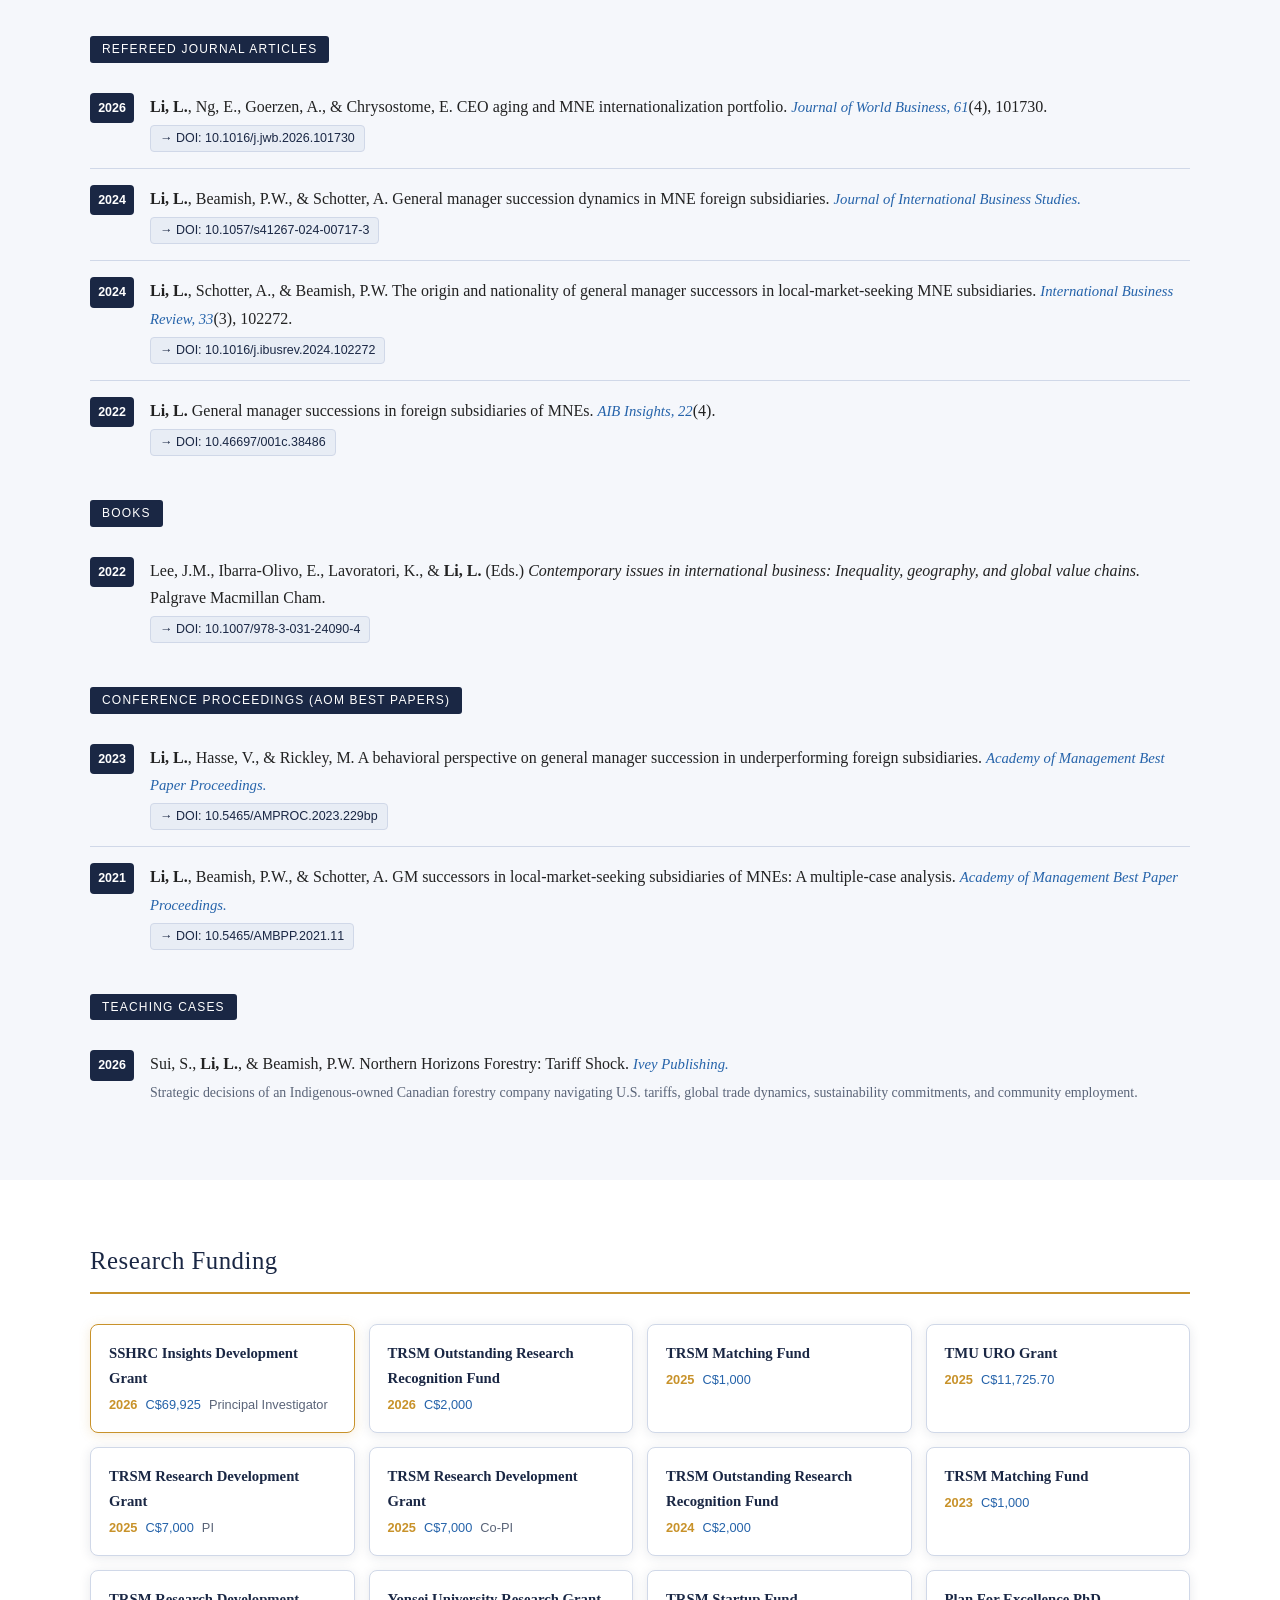
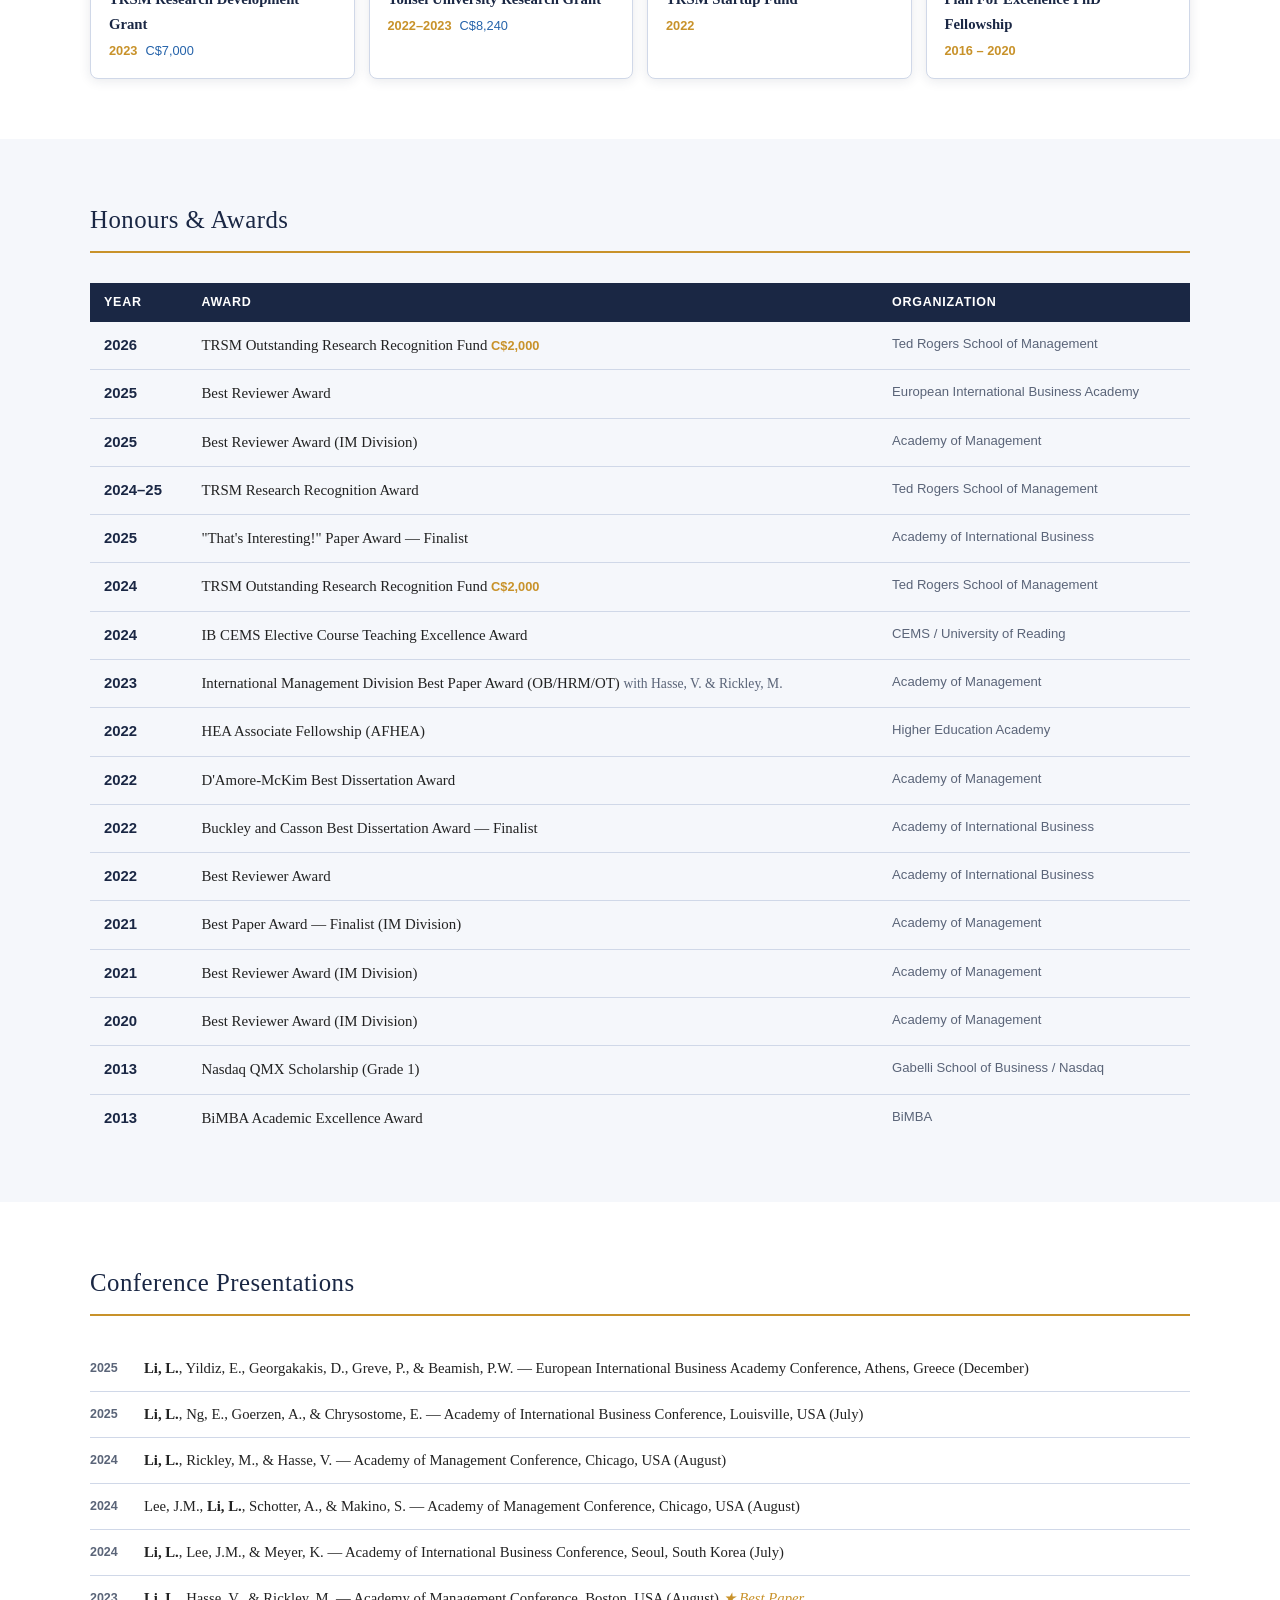
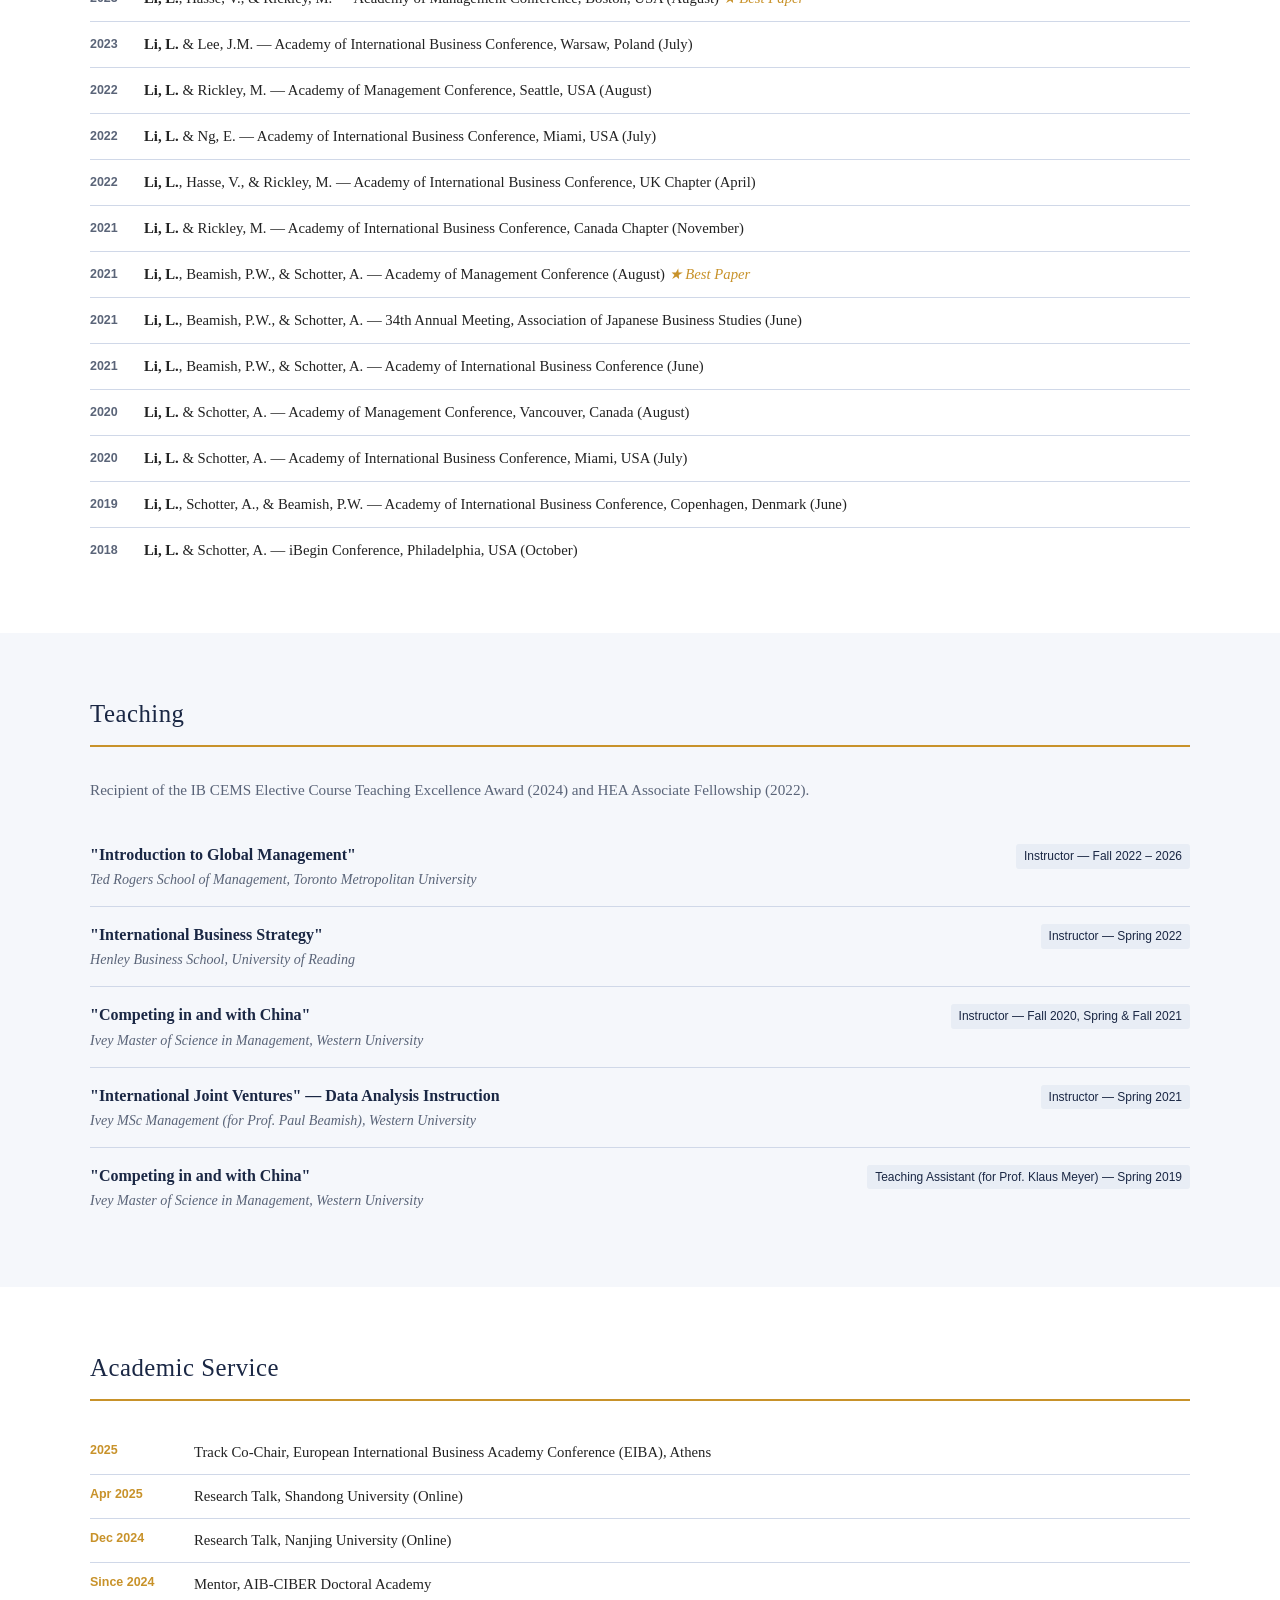
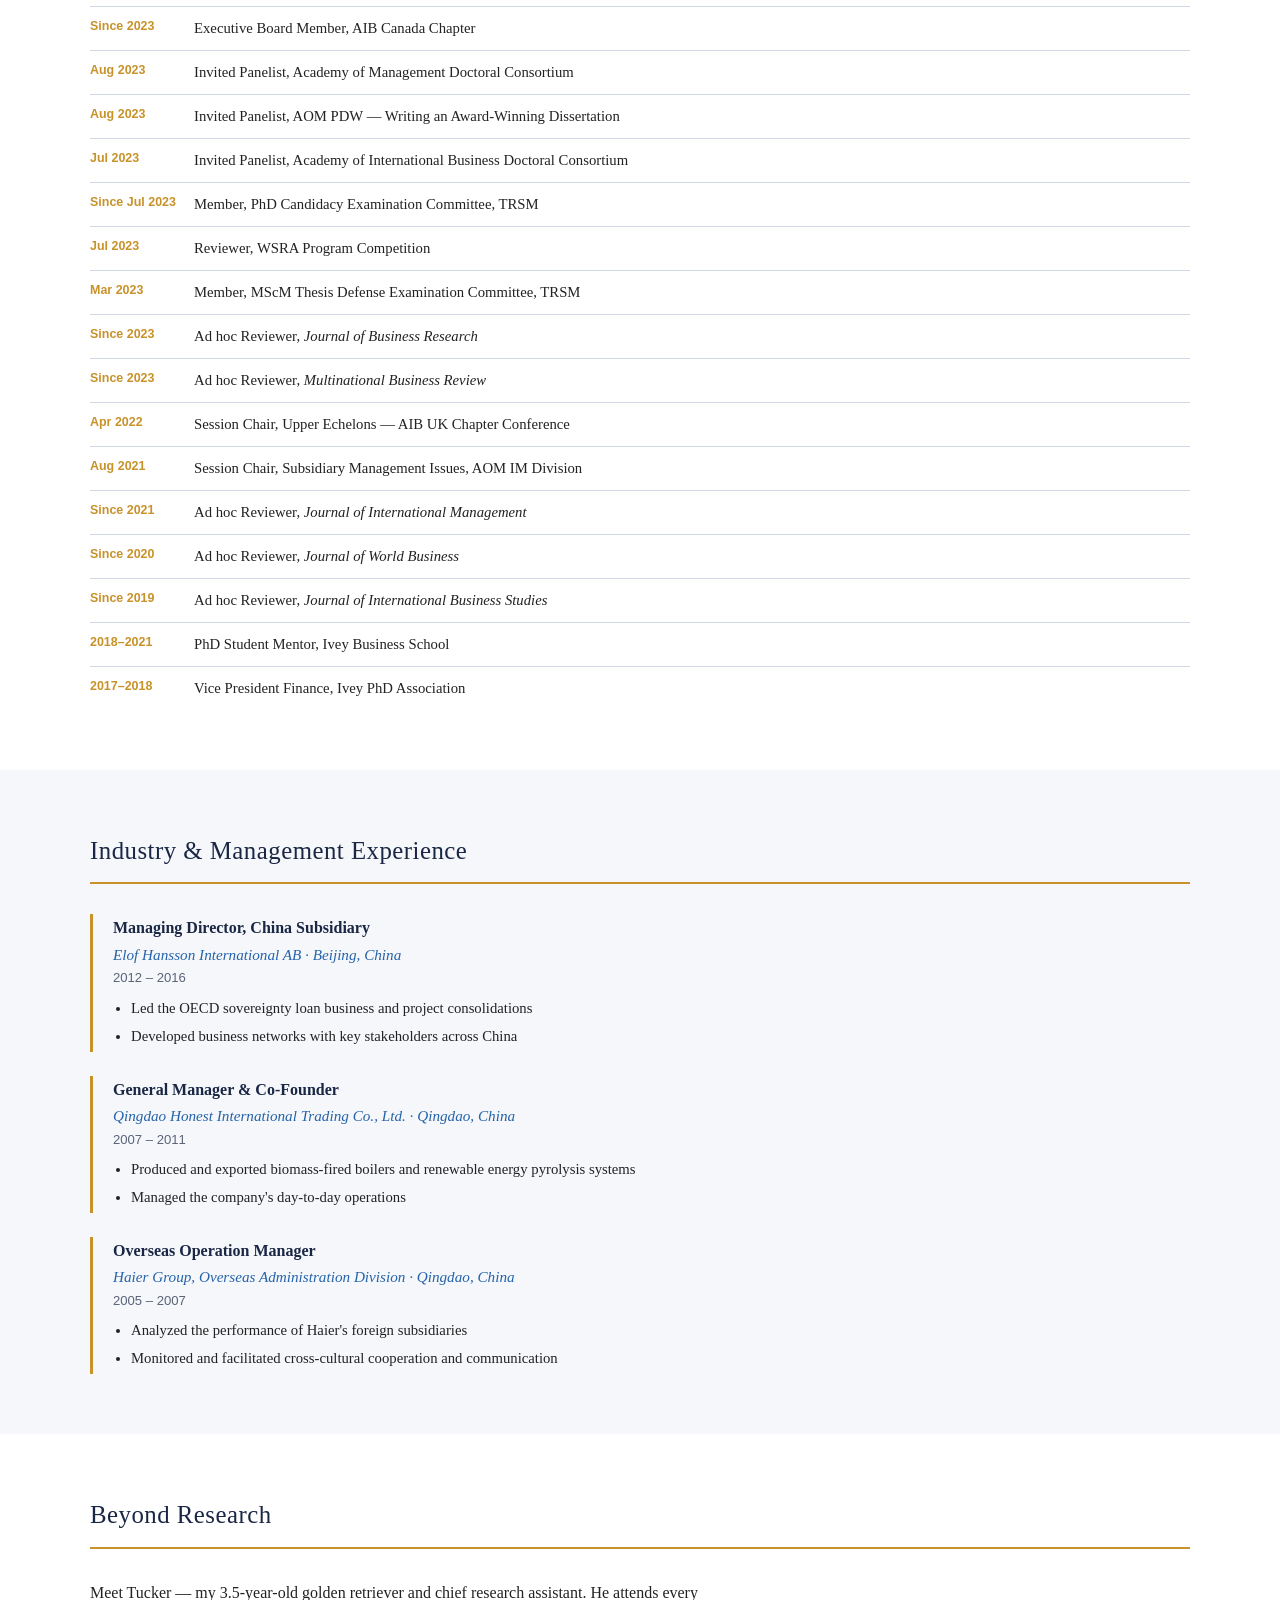
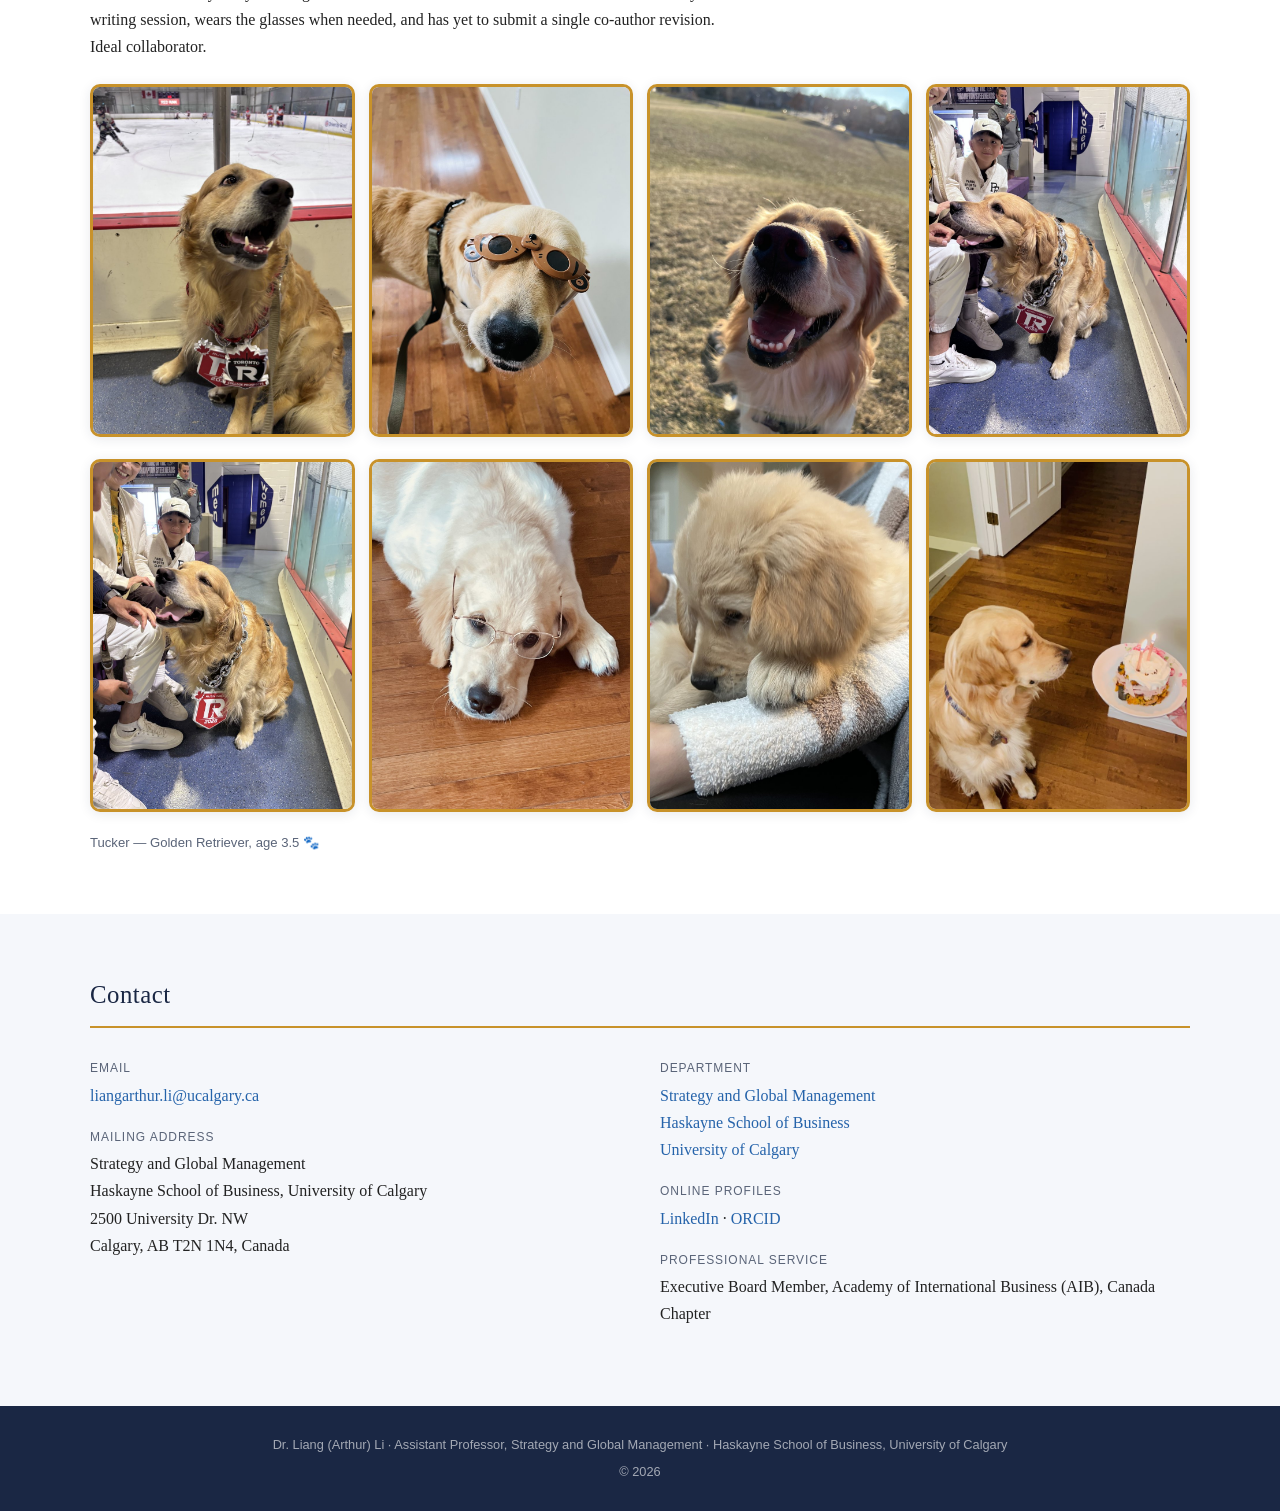
==== commit 4c7a855d: "Add GlobalMind section to homepage Updated keywords meta tag and replaced 'Media' section with 'Glob" ====
--- a/index.html
+++ b/index.html
@@ -5,7 +5,7 @@
   <meta name="viewport" content="width=device-width, initial-scale=1.0" />
   <title>Dr. Liang (Arthur) Li | Assistant Professor, University of Calgary</title>
   <meta name="description" content="Official academic website of Dr. Liang (Arthur) Li, Assistant Professor of Strategy and Global Management at the Haskayne School of Business, University of Calgary. Research in international business, foreign subsidiary management, MNE strategy, managerial decision making, and microfoundations." />
-  <meta name="keywords" content="Liang Li, Arthur Li, Liang Arthur Li, Liang (Arthur) Li, University of Calgary, Haskayne School of Business, international business, global strategy, multinational enterprises, MNE strategy, foreign subsidiary management, general manager succession" />
+  <meta name="keywords" content="Liang Li, Arthur Li, Liang Arthur Li, Liang (Arthur) Li, GlobalMind, University of Calgary, Haskayne School of Business, international business, global strategy, multinational enterprises, MNE strategy, foreign subsidiary management, general manager succession" />
   <meta name="author" content="Liang (Arthur) Li" />
   <meta name="robots" content="index, follow" />
   <link rel="canonical" href="https://arthurliangli.github.io/" />
@@ -357,7 +357,7 @@
   <ul>
     <li><a href="#about">About</a></li>
     <li><a href="news.html">News</a></li>
-    <li><a href="#media">Media</a></li>
+    <li><a href="#globalmind">GlobalMind</a></li>
     <li><a href="#research">Research</a></li>
     <li><a href="#publications">Publications</a></li>
     <li><a href="#funding">Grants</a></li>
@@ -489,12 +489,18 @@
   </div>
 </section>
 
-<!-- Media -->
-<section id="media">
+<!-- GlobalMind -->
+<section id="globalmind">
   <div class="section-inner">
-    <h2>Media</h2>
-    <div style="max-width:720px;">
-      <div style="position:relative; padding-bottom:56.25%; height:0; overflow:hidden; border-radius:8px; background:#000;">
+    <h2>GlobalMind</h2>
+    <div class="info-card" style="max-width:820px; margin-bottom:0;">
+      <h3>Research Audio Overview</h3>
+      <p style="margin-bottom:16px;">
+        GlobalMind is a short-form research media space where I translate academic work on
+        multinational enterprises, executive decision-making, and global strategy into accessible
+        conversations for students, managers, and curious readers.
+      </p>
+      <div style="position:relative; padding-bottom:56.25%; height:0; overflow:hidden; border-radius:8px; background:#000; margin-top:12px;">
         <iframe
           src="https://drive.google.com/file/d/1AwPxZQwR6uqkw9tZWKUVP5dByaH6tsTD/preview"
           style="position:absolute; top:0; left:0; width:100%; height:100%; border:0;"
@@ -503,7 +509,8 @@
         ></iframe>
       </div>
       <p style="font-size:.85rem; color:var(--muted); margin-top:10px; font-family:sans-serif;">
-        AI-generated audio overview of my research on MNE CEO aging (powered by NotebookLM).
+        Featured episode: AI-generated audio overview of my research on MNE CEO aging,
+        powered by NotebookLM.
         <a href="https://drive.google.com/file/d/1AwPxZQwR6uqkw9tZWKUVP5dByaH6tsTD/view?usp=sharing" target="_blank" rel="noopener">Open in Google Drive →</a>
       </p>
     </div>
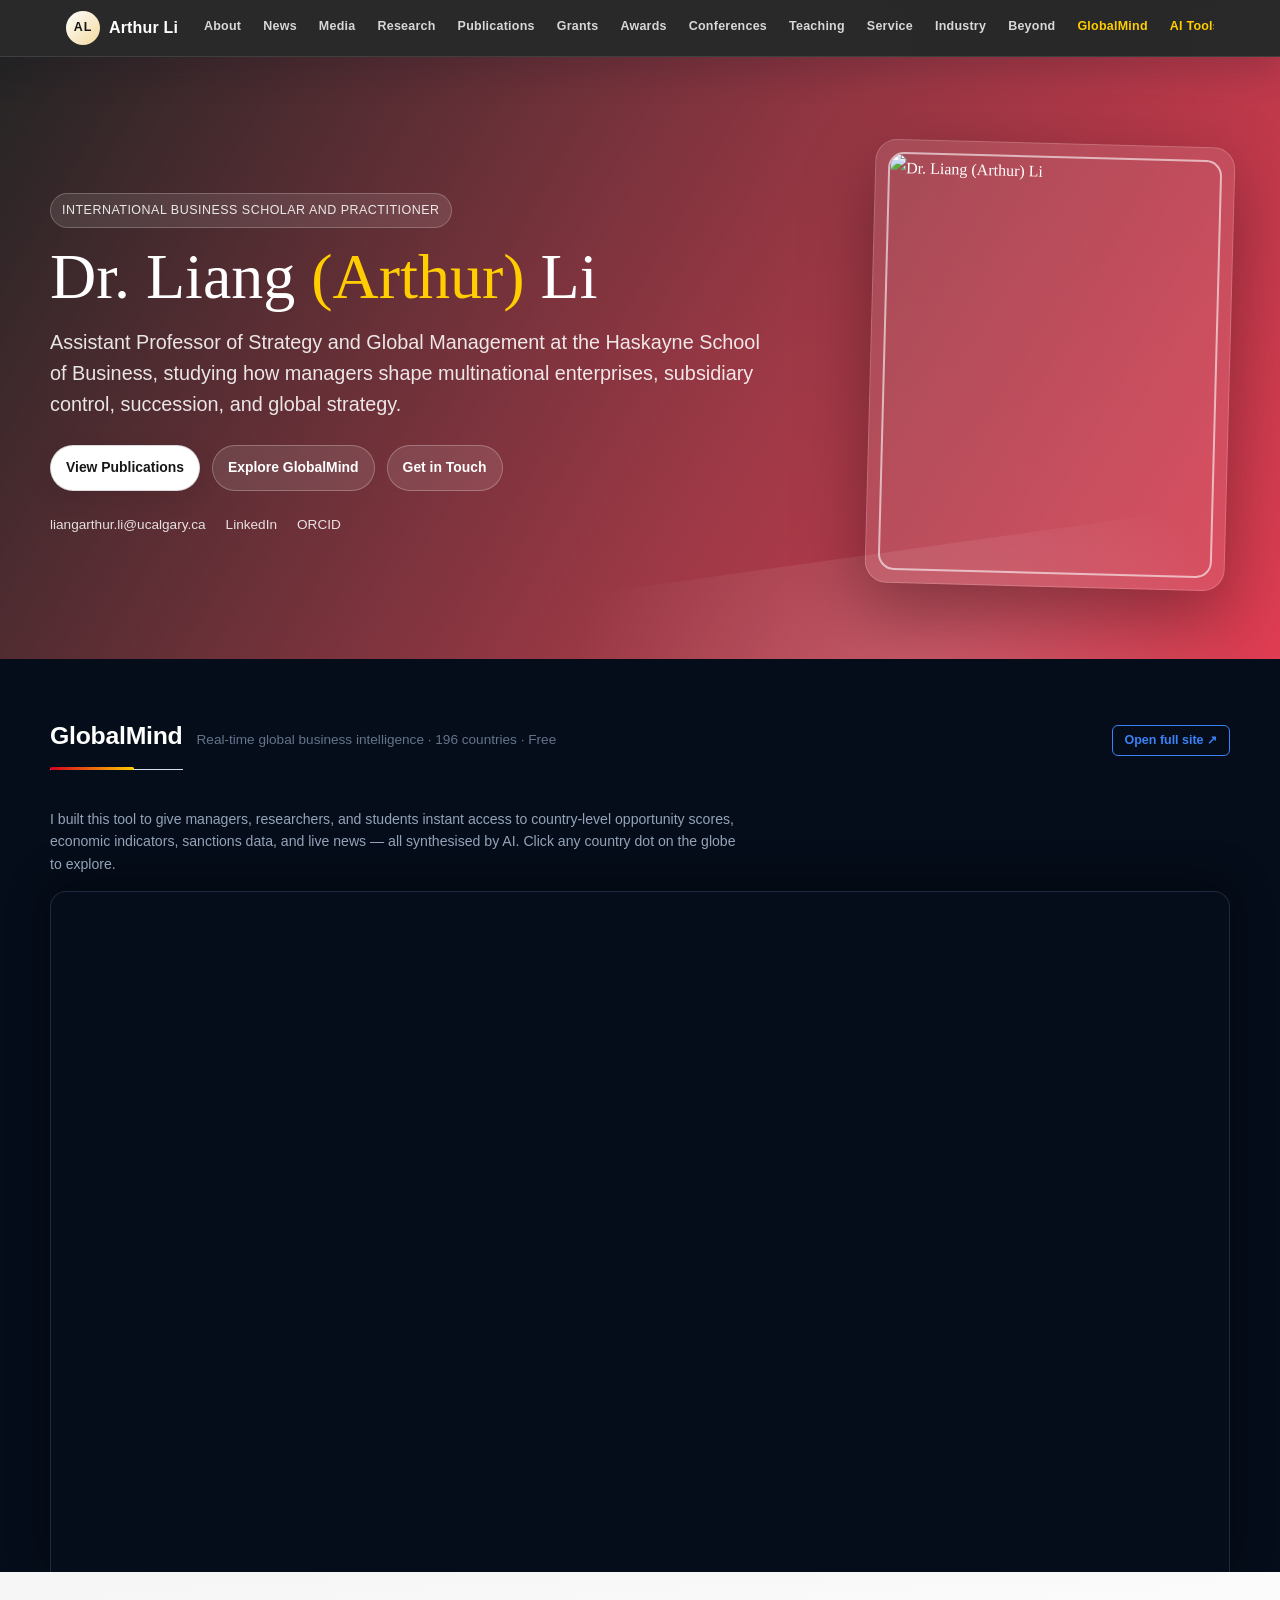
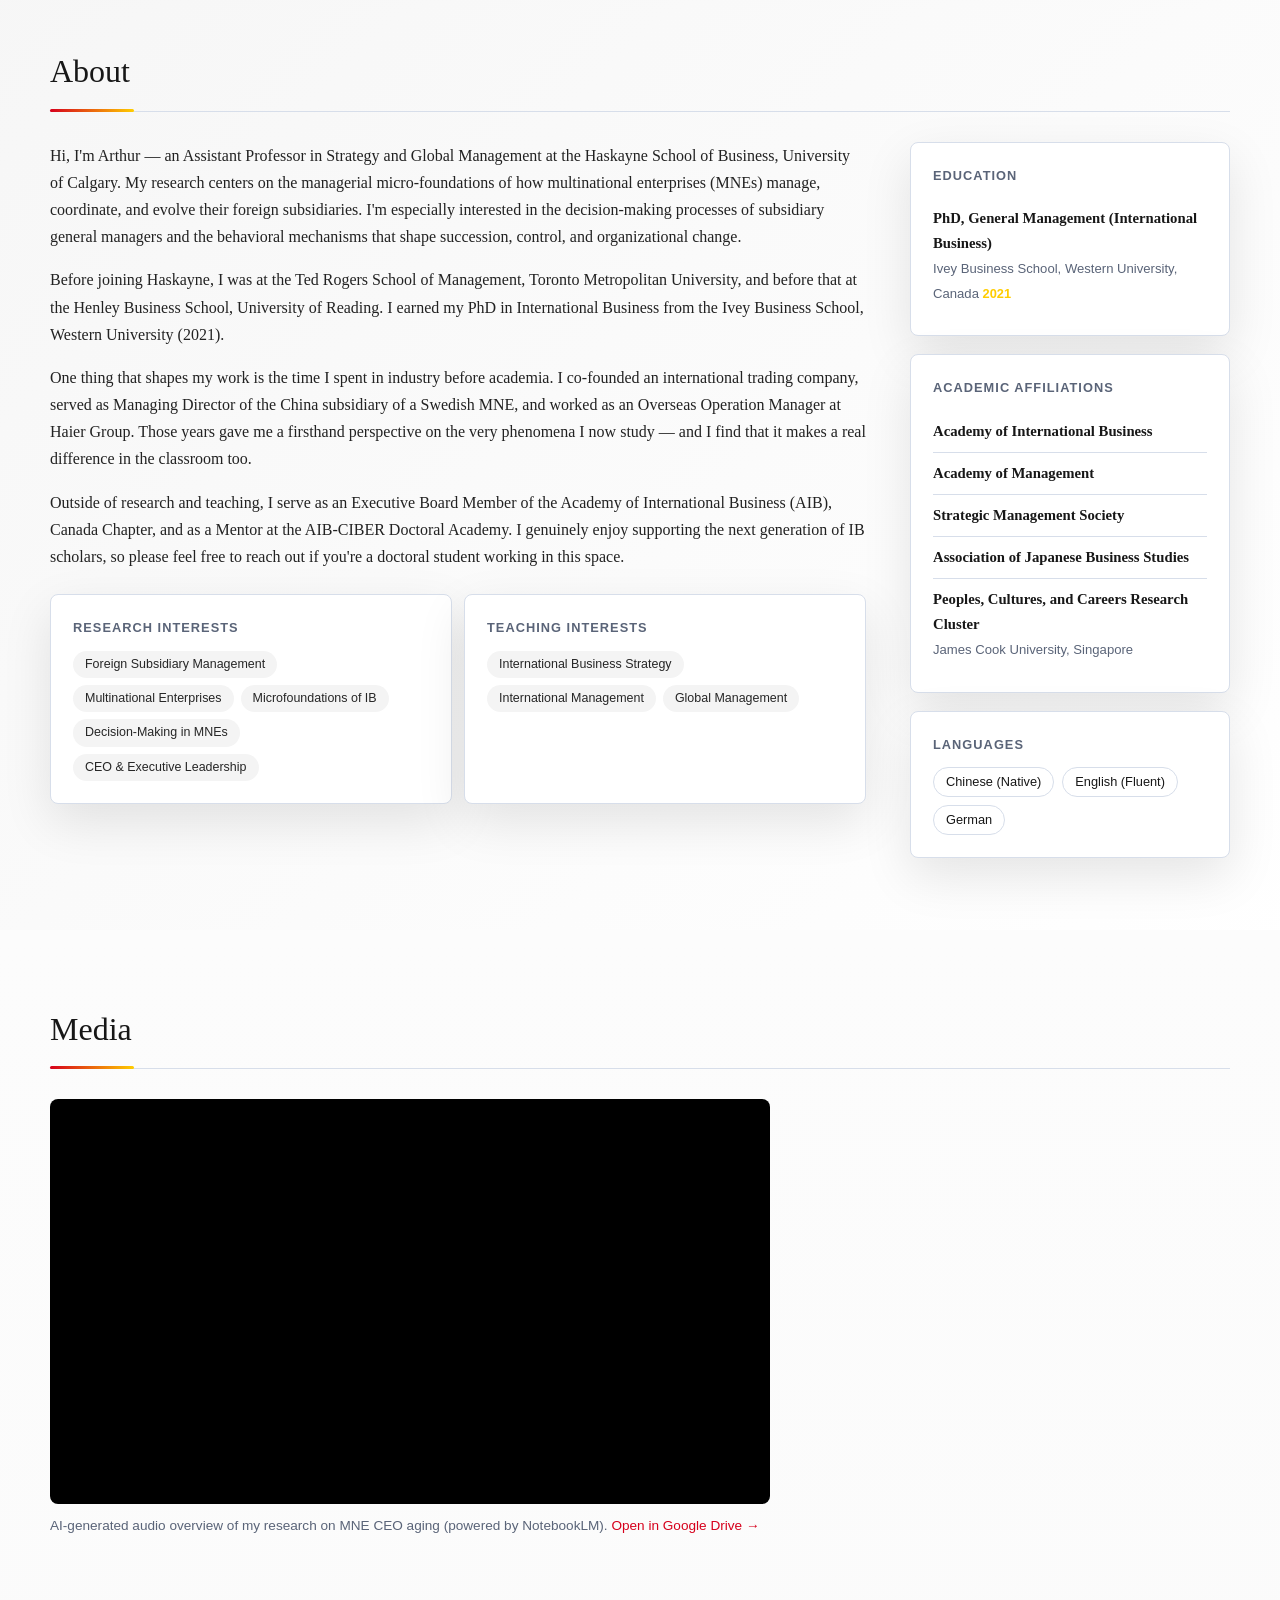
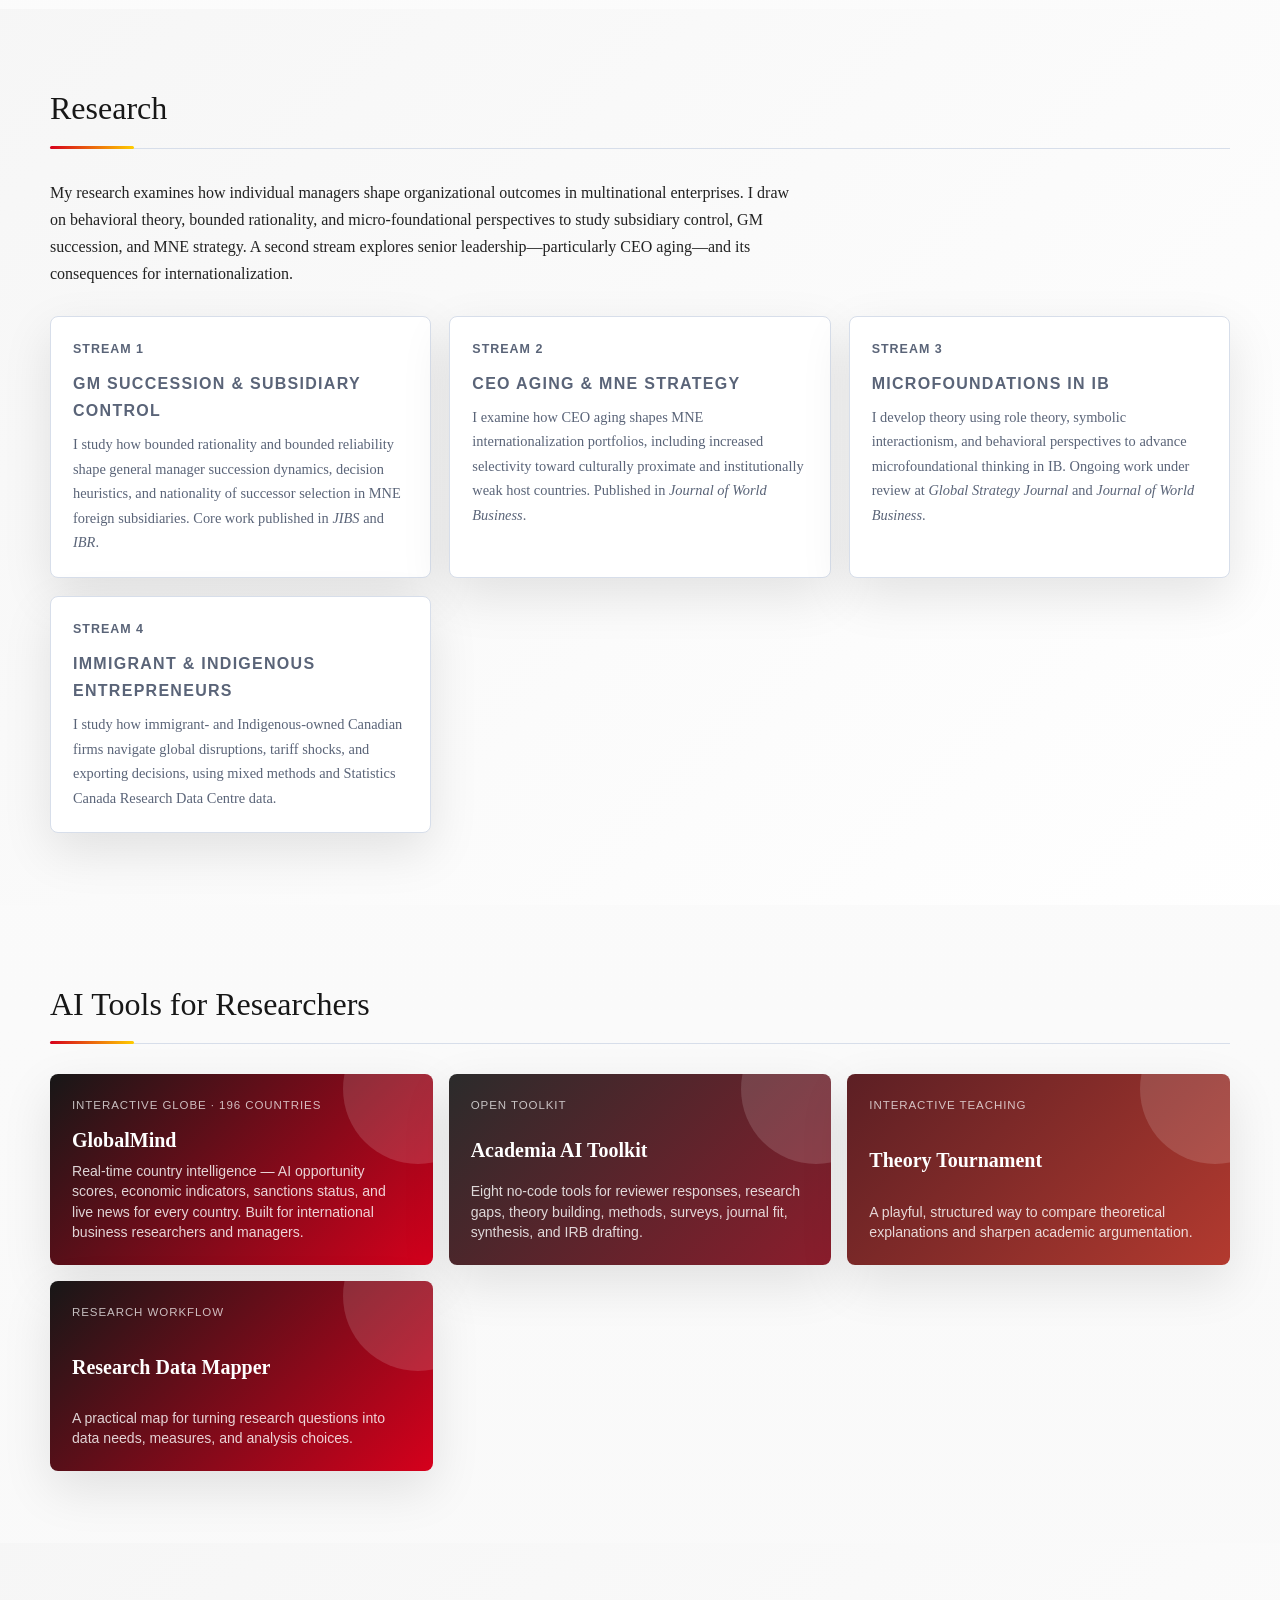
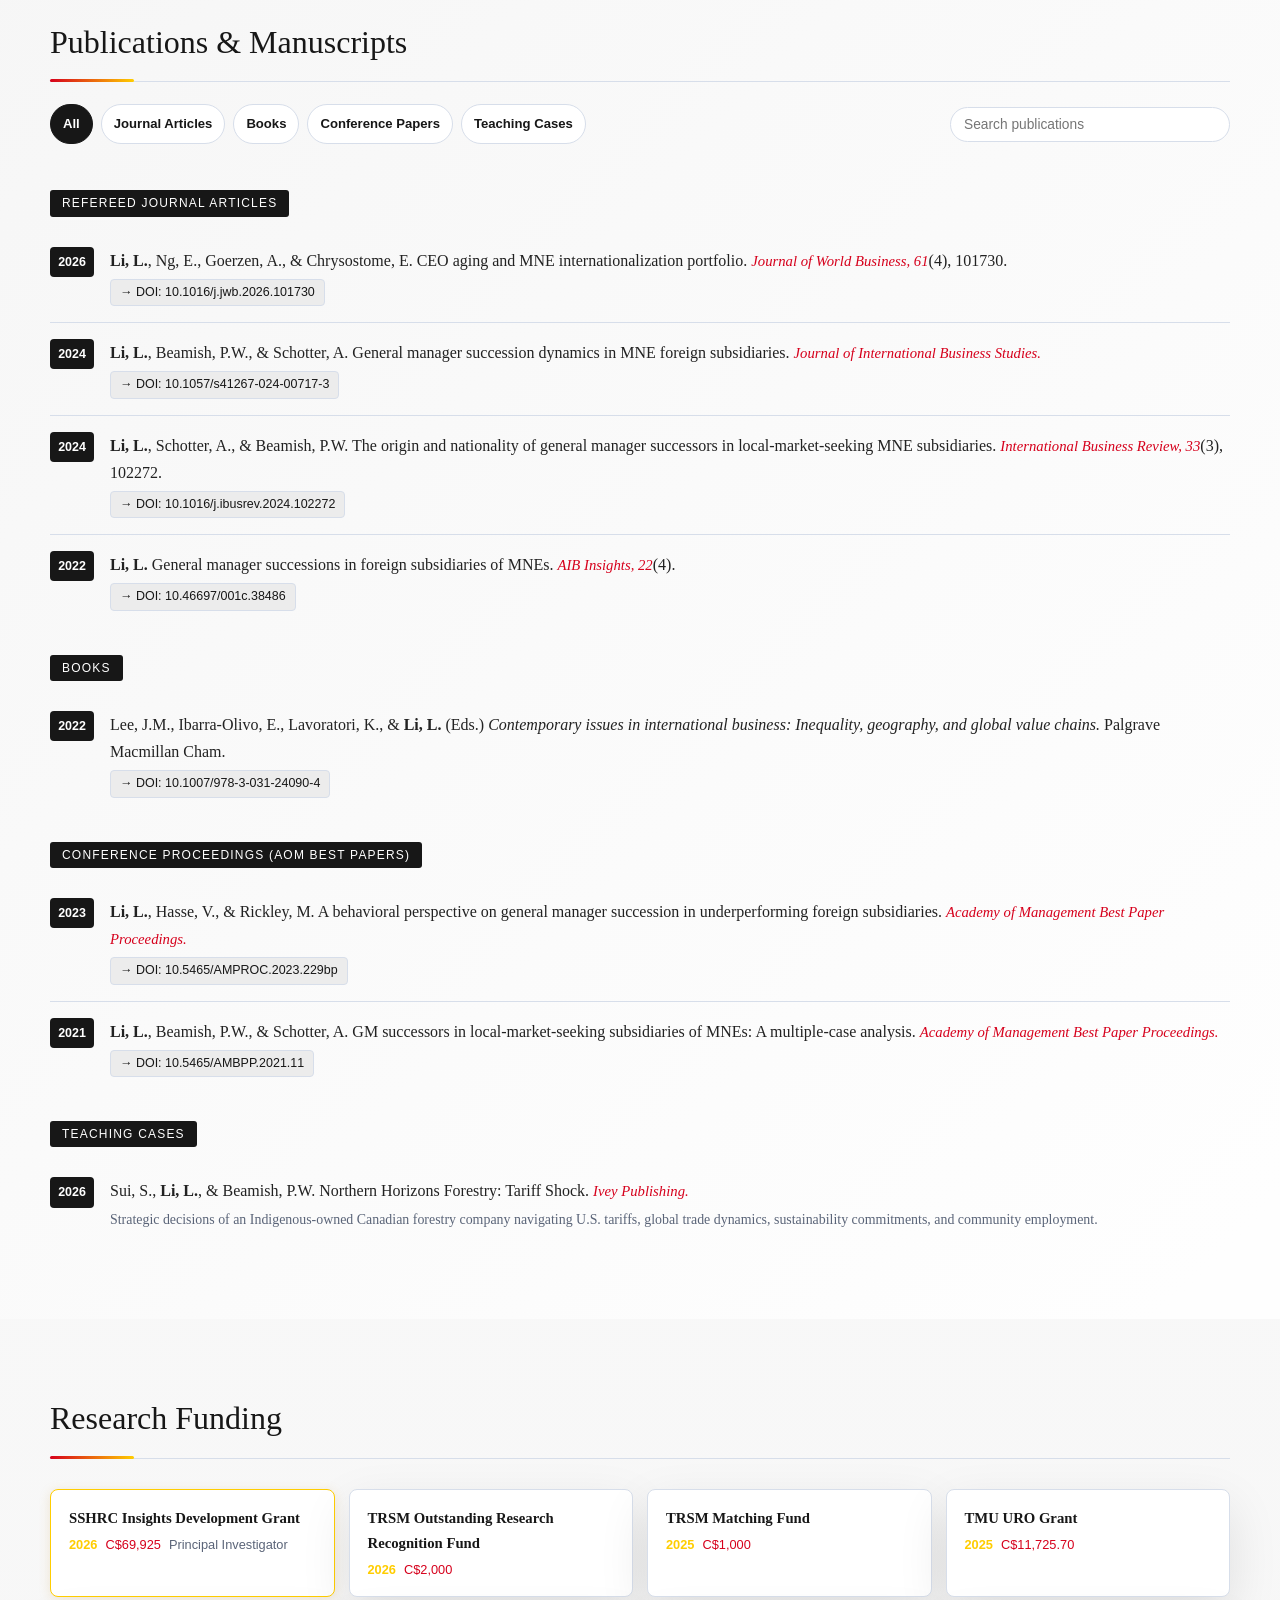
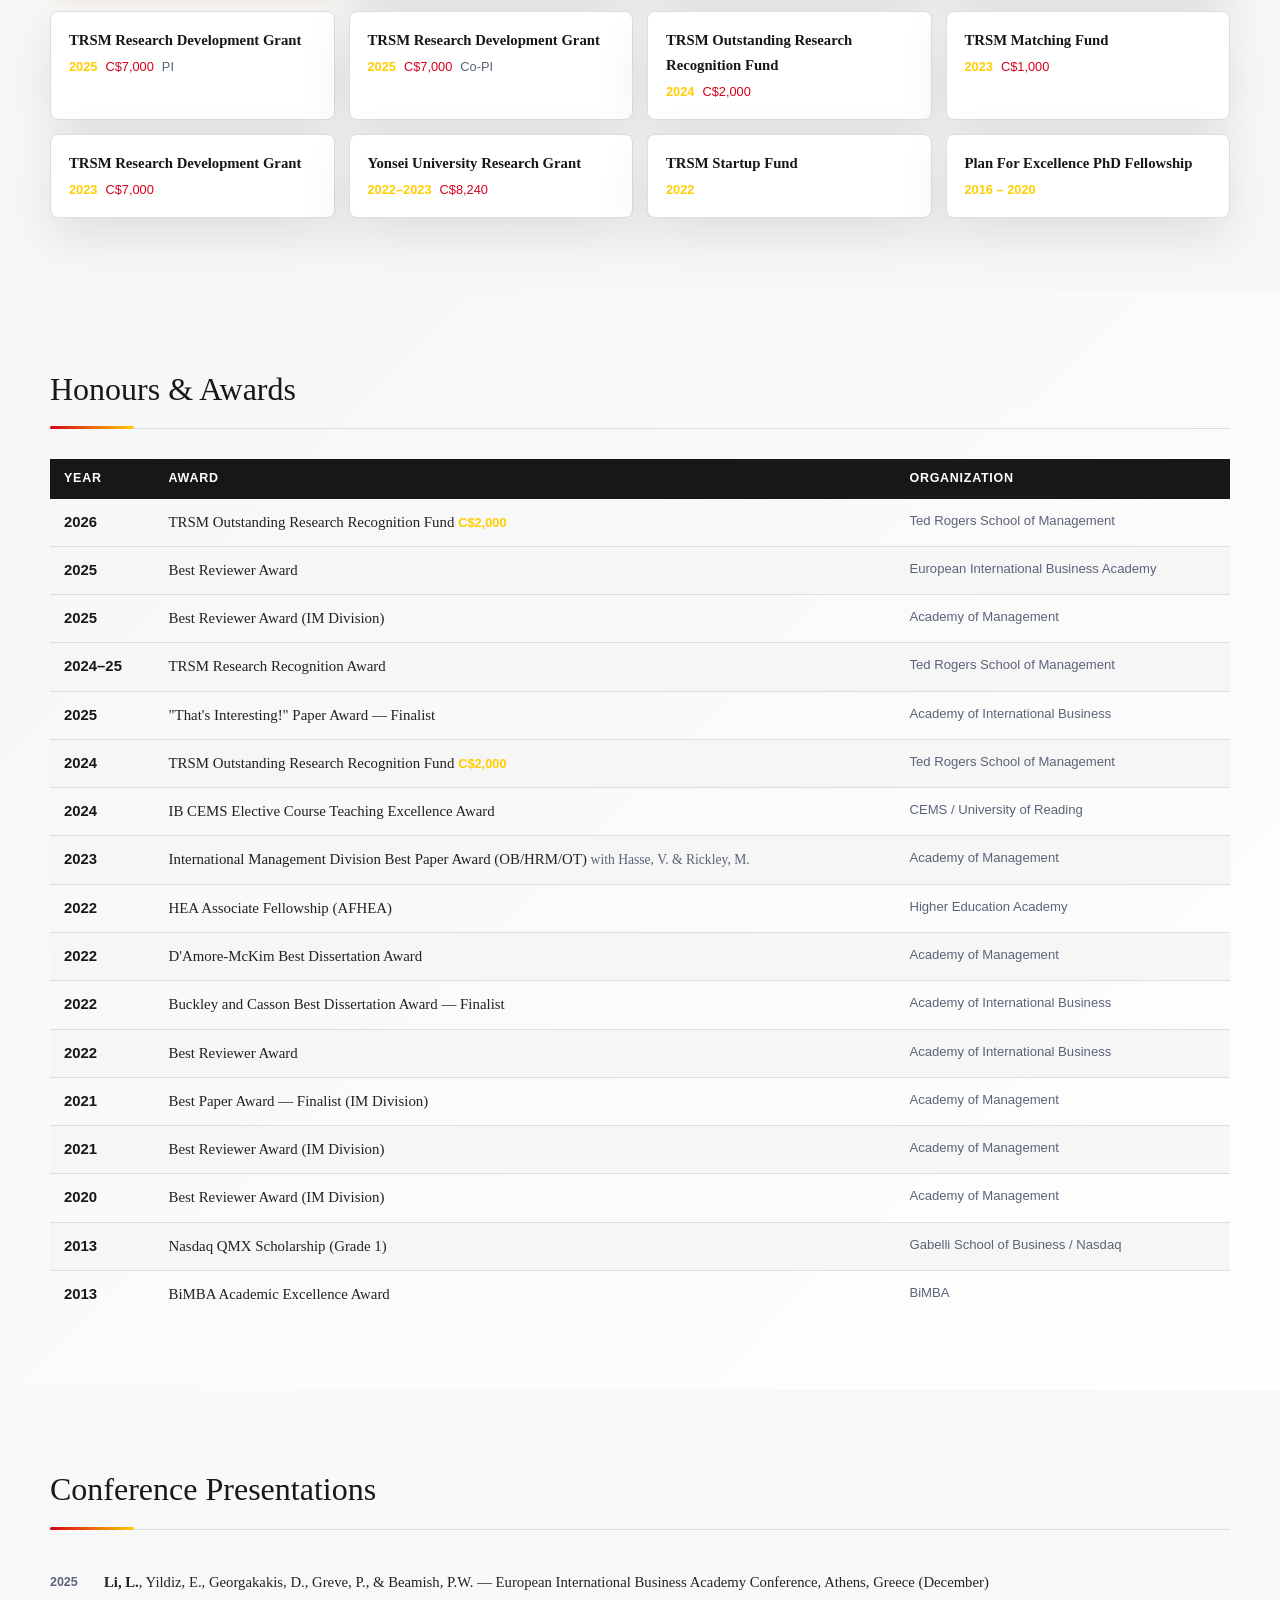
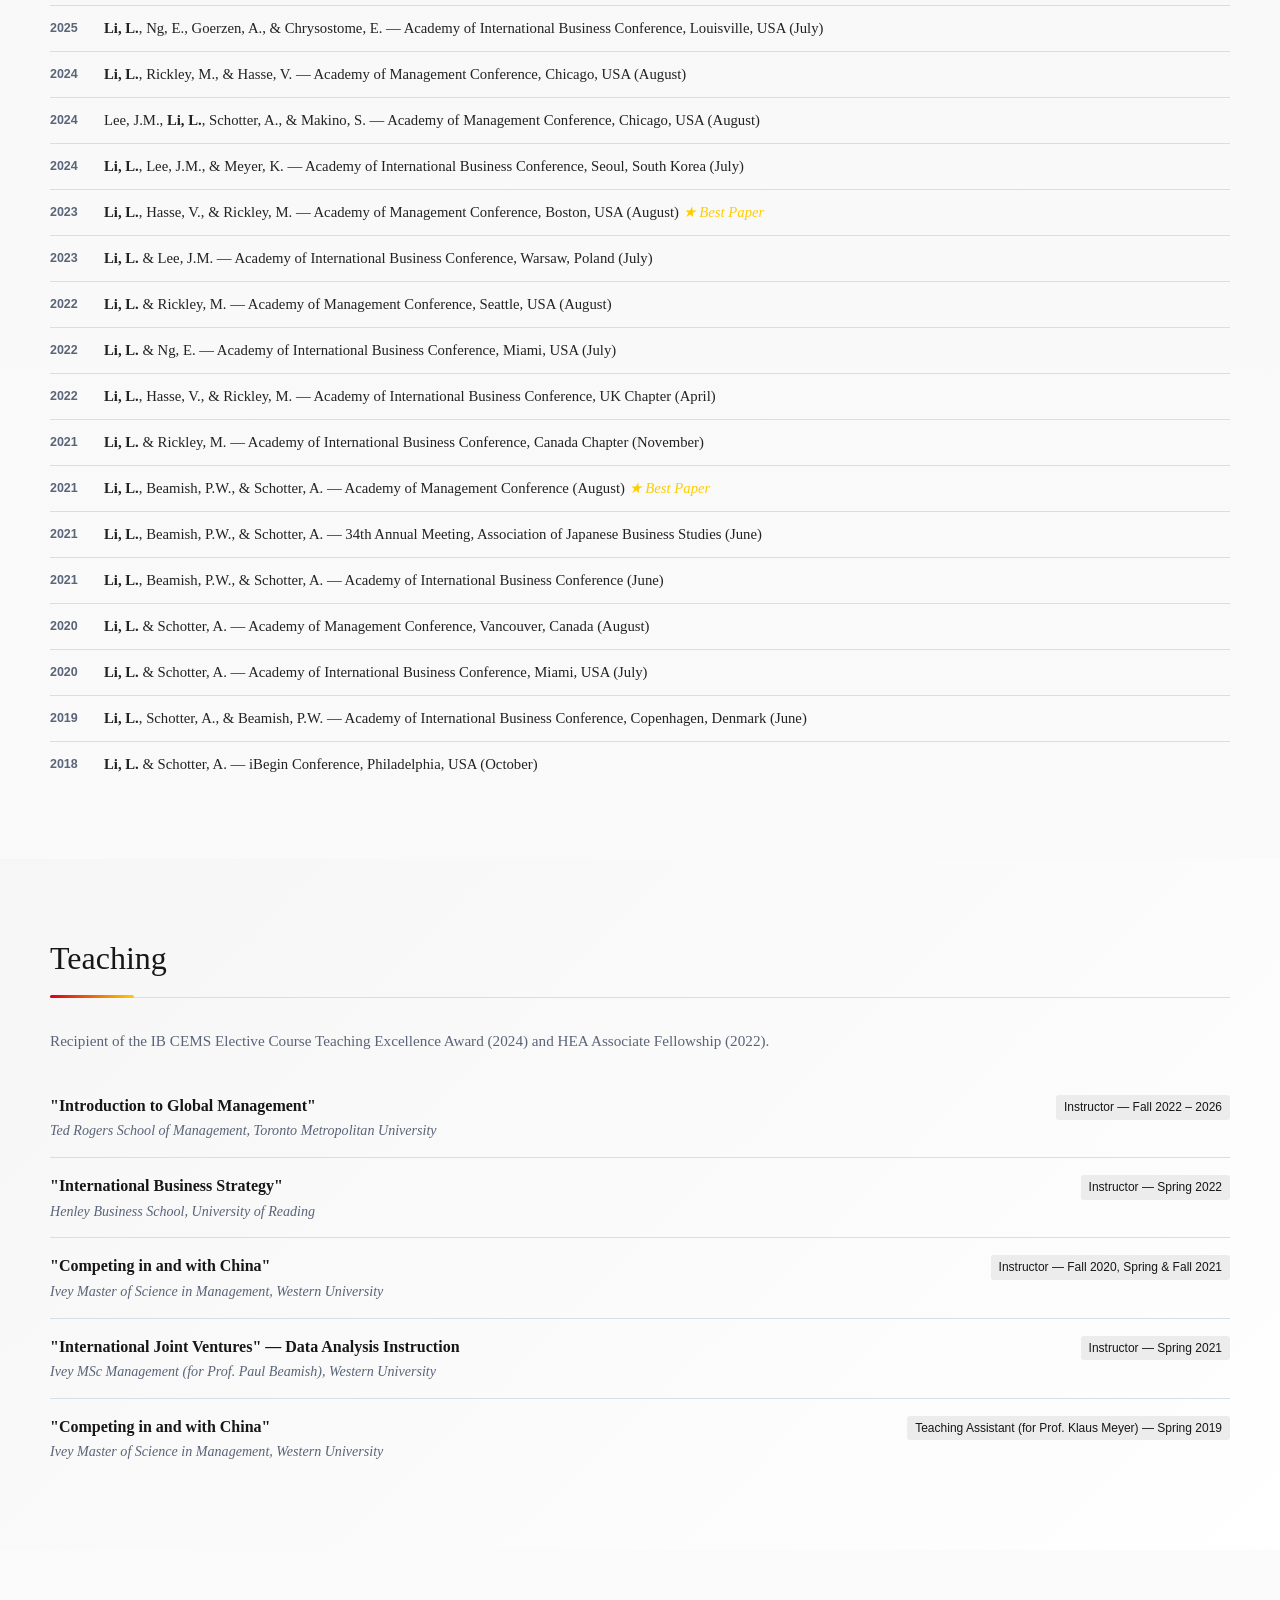
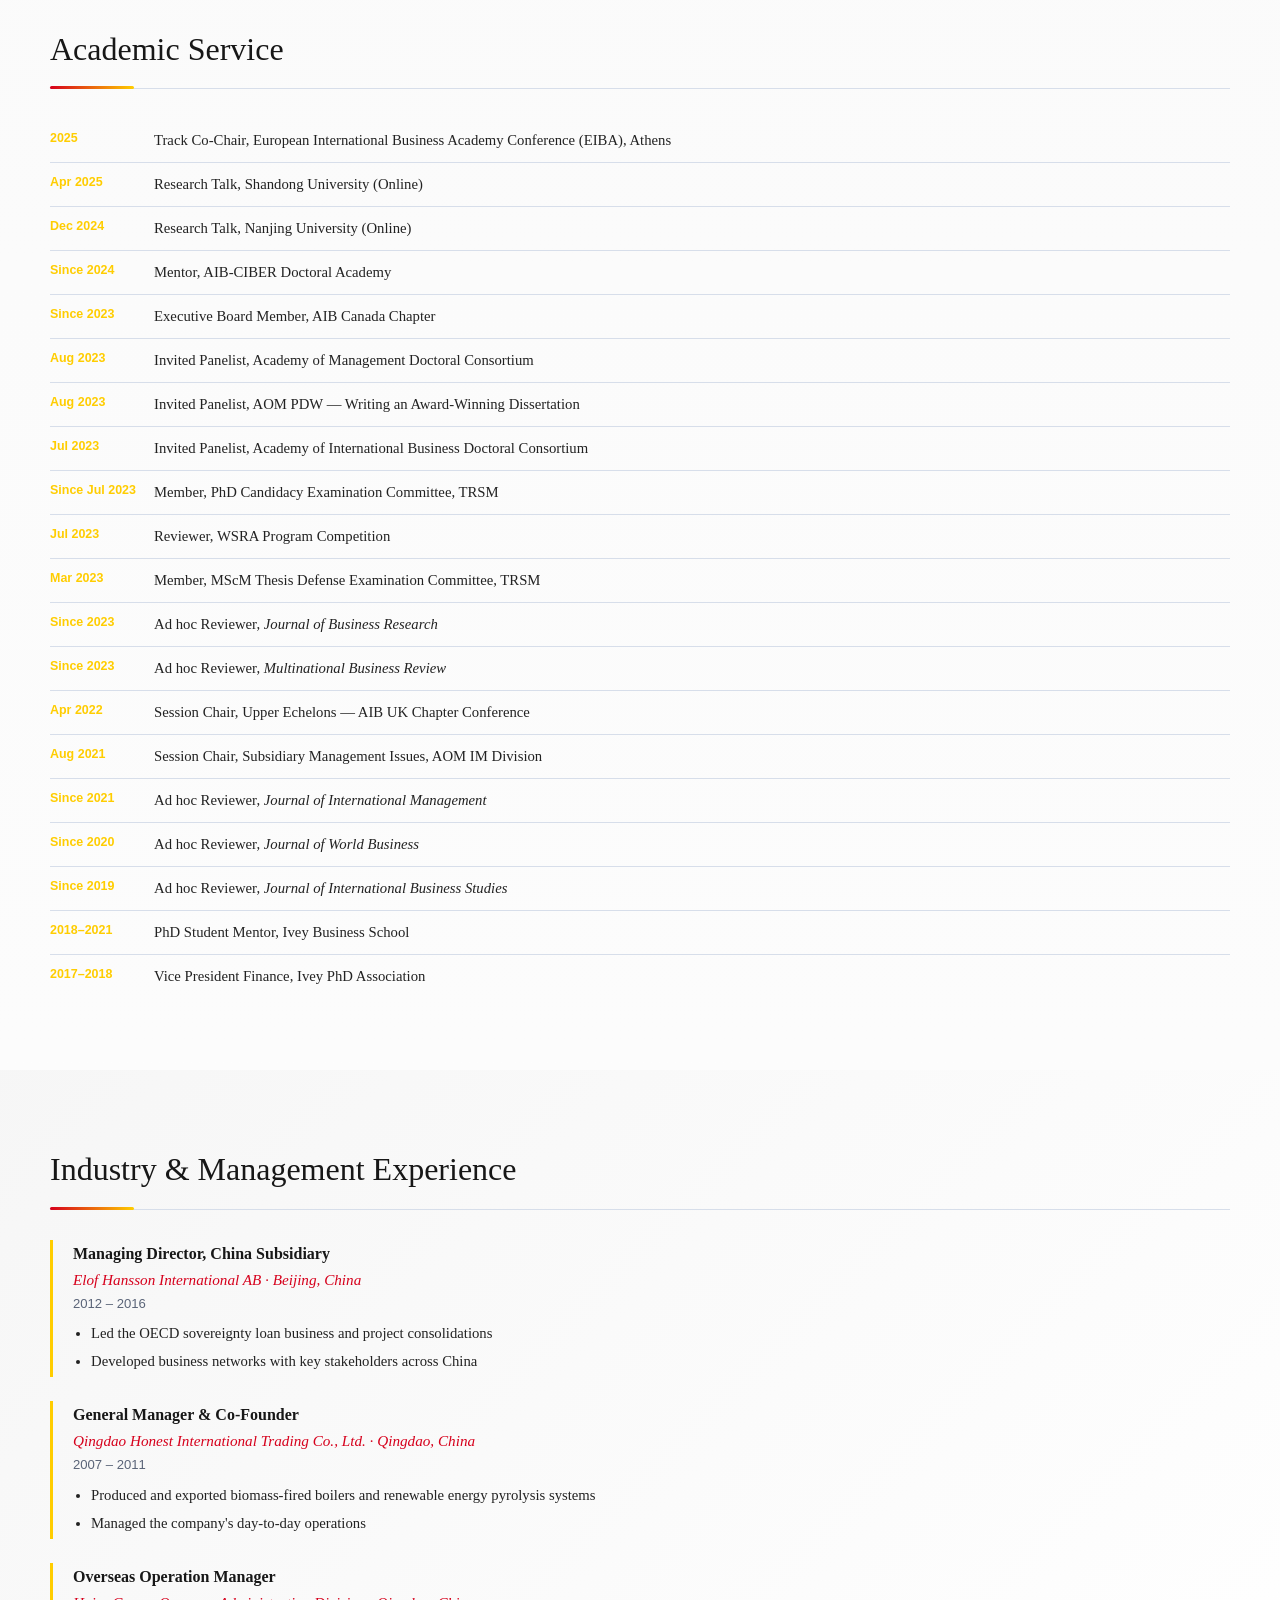
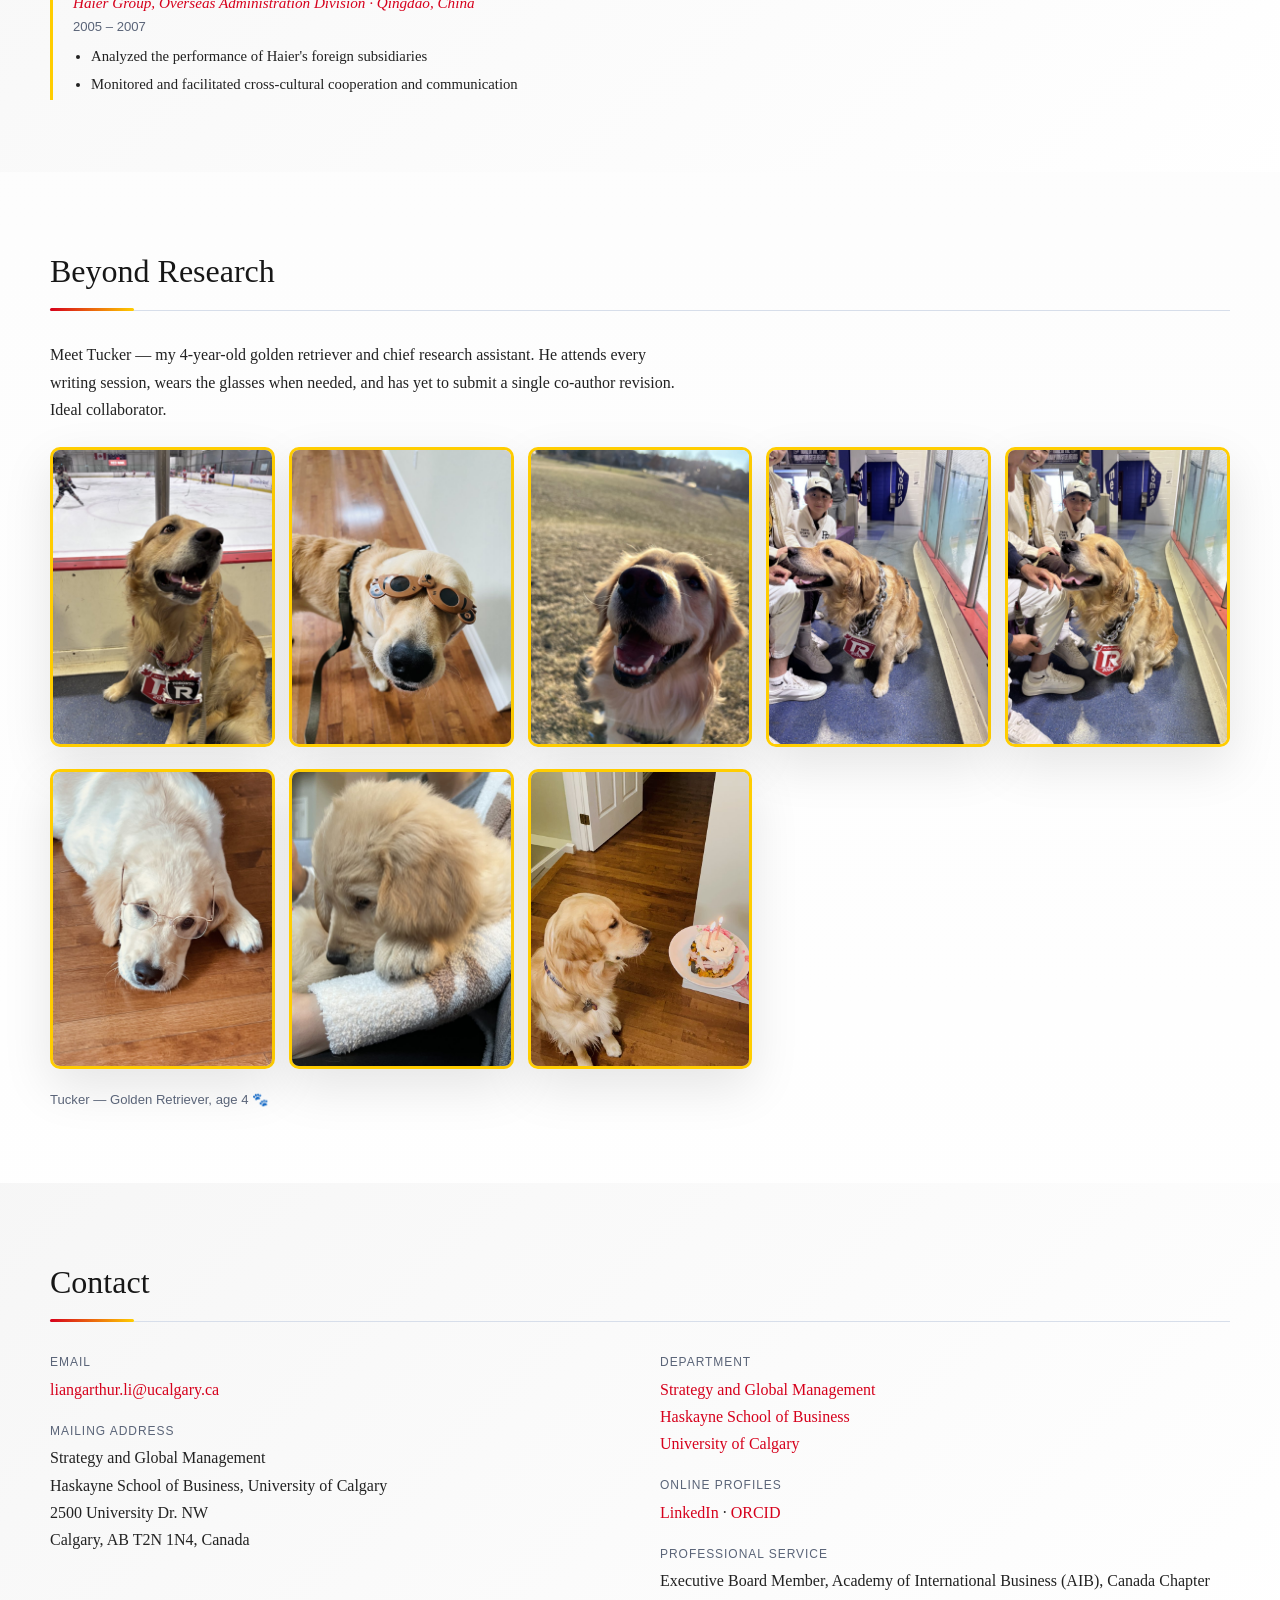
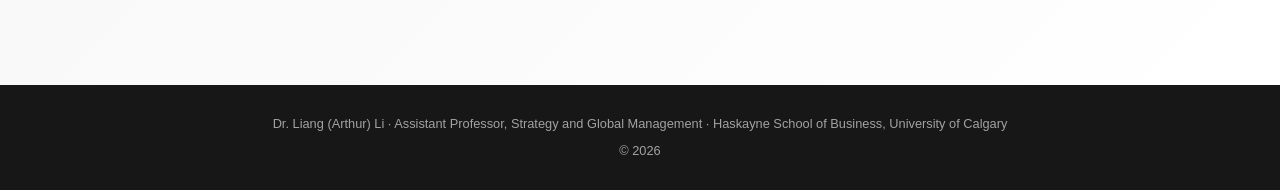
==== commit 49e59b22: "revert: restore index.html to pre-Codex state" ====
--- a/index.html
+++ b/index.html
@@ -4,92 +4,23 @@
   <meta charset="UTF-8" />
   <meta name="viewport" content="width=device-width, initial-scale=1.0" />
   <title>Dr. Liang (Arthur) Li | Assistant Professor, University of Calgary</title>
-  <meta name="description" content="Official academic website of Dr. Liang (Arthur) Li, Assistant Professor of Strategy and Global Management at the Haskayne School of Business, University of Calgary. Research in international business, foreign subsidiary management, MNE strategy, managerial decision making, and microfoundations." />
-  <meta name="keywords" content="Liang Li, Arthur Li, Liang Arthur Li, Liang (Arthur) Li, GlobalMind, University of Calgary, Haskayne School of Business, international business, global strategy, multinational enterprises, MNE strategy, foreign subsidiary management, general manager succession" />
-  <meta name="author" content="Liang (Arthur) Li" />
-  <meta name="robots" content="index, follow" />
-  <link rel="canonical" href="https://arthurliangli.github.io/" />
-  <meta property="og:type" content="profile" />
-  <meta property="og:site_name" content="Dr. Liang (Arthur) Li" />
-  <meta property="og:title" content="Dr. Liang (Arthur) Li | Assistant Professor, University of Calgary" />
-  <meta property="og:description" content="Assistant Professor of Strategy and Global Management at the Haskayne School of Business, University of Calgary. Research in international business, foreign subsidiary management, MNE strategy, and microfoundations." />
-  <meta property="og:url" content="https://arthurliangli.github.io/" />
-  <meta property="og:image" content="https://www.torontomu.ca/content/dam/tedrogersschool/business-management/faculty/gms/liang-arthur-li.jpg" />
-  <meta property="profile:first_name" content="Liang" />
-  <meta property="profile:last_name" content="Li" />
-  <meta name="twitter:card" content="summary_large_image" />
-  <meta name="twitter:title" content="Dr. Liang (Arthur) Li | Assistant Professor, University of Calgary" />
-  <meta name="twitter:description" content="Official academic website of Dr. Liang (Arthur) Li, Assistant Professor at the Haskayne School of Business, University of Calgary." />
-  <meta name="twitter:image" content="https://www.torontomu.ca/content/dam/tedrogersschool/business-management/faculty/gms/liang-arthur-li.jpg" />
-  <script type="application/ld+json">
-  {
-    "@context": "https://schema.org",
-    "@type": "Person",
-    "@id": "https://arthurliangli.github.io/#person",
-    "name": "Liang Li",
-    "alternateName": [
-      "Arthur Li",
-      "Liang Arthur Li",
-      "Liang (Arthur) Li",
-      "Dr. Liang Li",
-      "Dr. Arthur Li"
-    ],
-    "honorificPrefix": "Dr.",
-    "jobTitle": "Assistant Professor",
-    "url": "https://arthurliangli.github.io/",
-    "image": "https://www.torontomu.ca/content/dam/tedrogersschool/business-management/faculty/gms/liang-arthur-li.jpg",
-    "email": "mailto:liangarthur.li@ucalgary.ca",
-    "worksFor": {
-      "@type": "CollegeOrUniversity",
-      "name": "University of Calgary",
-      "url": "https://www.ucalgary.ca/"
-    },
-    "affiliation": [
-      {
-        "@type": "CollegeOrUniversity",
-        "name": "Haskayne School of Business",
-        "url": "https://haskayne.ucalgary.ca/"
-      },
-      {
-        "@type": "CollegeOrUniversity",
-        "name": "University of Calgary",
-        "url": "https://www.ucalgary.ca/"
-      }
-    ],
-    "alumniOf": {
-      "@type": "CollegeOrUniversity",
-      "name": "Ivey Business School, Western University",
-      "url": "https://www.ivey.uwo.ca/"
-    },
-    "knowsAbout": [
-      "International business",
-      "Global strategy",
-      "Multinational enterprises",
-      "Foreign subsidiary management",
-      "General manager succession",
-      "Managerial decision making",
-      "Microfoundations of international business strategy"
-    ],
-    "sameAs": [
-      "https://www.linkedin.com/in/arthur312/",
-      "https://orcid.org/0000-0002-8154-1591",
-      "https://www.torontomu.ca/tedrogersschool/business-management/majors/global-management-studies/faculty/liang-li/"
-    ]
-  }
-  </script>
   <style>
     *, *::before, *::after { box-sizing: border-box; margin: 0; padding: 0; }
     :root {
-      --navy:   #1a2744;
-      --blue:   #2563aa;
-      --gold:   #c8922a;
-      --light:  #f5f7fb;
-      --mid:    #e8edf5;
+      --navy:   #171717;
+      --blue:   #d6001c;
+      --teal:   #8c1d2c;
+      --coral:  #b33a2f;
+      --gold:   #ffcd00;
+      --ink:    #202020;
+      --light:  #f6f6f6;
+      --mid:    #ececec;
       --text:   #222;
       --muted:  #5a6478;
-      --border: #d0d8e8;
+      --border: #d7deea;
       --radius: 8px;
-      --shadow: 0 2px 12px rgba(26,39,68,.10);
+      --shadow: 0 18px 50px rgba(0,0,0,.10);
+      --shadow-sm: 0 8px 24px rgba(0,0,0,.08);
     }
     html { scroll-behavior: smooth; }
     body {
@@ -97,7 +28,9 @@
       font-size: 16px;
       line-height: 1.7;
       color: var(--text);
-      background: #fff;
+      background:
+        radial-gradient(circle at 82% 0%, rgba(214,0,28,.07), transparent 30rem),
+        linear-gradient(180deg, #fff 0%, #f7f7f7 52%, #fff 100%);
     }
     a { color: var(--blue); text-decoration: none; }
     a:hover { text-decoration: underline; }
@@ -105,47 +38,102 @@
     /* Navigation */
     nav {
       position: sticky; top: 0; z-index: 100;
-      background: var(--navy);
-      box-shadow: 0 2px 8px rgba(0,0,0,.25);
+      background: rgba(23,23,23,.92);
+      backdrop-filter: blur(16px);
+      box-shadow: 0 12px 35px rgba(10,18,36,.18);
+      border-bottom: 1px solid rgba(255,255,255,.10);
+    }
+    .nav-inner {
+      max-width: 1180px; margin: 0 auto; padding: 0 16px;
+      display: flex; align-items: center; gap: 16px;
+    }
+    .brand-mark {
+      flex: 0 0 auto;
+      display: inline-flex; align-items: center; gap: 9px;
+      color: #fff; font-family: 'Helvetica Neue', Arial, sans-serif;
+      font-weight: 700; letter-spacing: .01em; padding: 11px 0;
+    }
+    .brand-mark::before {
+      content: "AL";
+      width: 34px; height: 34px; border-radius: 50%;
+      display: grid; place-items: center;
+      color: var(--navy); background: linear-gradient(135deg, #fff, #f3d99d);
+      font-size: .78rem; letter-spacing: .08em;
     }
     nav ul {
-      display: flex; flex-wrap: wrap; gap: 0;
+      display: flex; gap: 2px;
       list-style: none;
-      max-width: 1100px; margin: 0 auto; padding: 0 16px;
-    }
+      overflow-x: auto; scrollbar-width: none;
+      margin-left: auto;
+    }
+    nav ul::-webkit-scrollbar { display: none; }
     nav ul li a {
-      display: block; padding: 13px 14px;
+      display: block; padding: 15px 10px;
       color: rgba(255,255,255,.82);
       font-family: 'Helvetica Neue', Arial, sans-serif;
-      font-size: .82rem; font-weight: 500; letter-spacing: .03em;
+      font-size: .78rem; font-weight: 600; letter-spacing: .02em;
+      white-space: nowrap; border-bottom: 2px solid transparent;
       transition: color .2s, background .2s;
     }
-    nav ul li a:hover { color: #fff; background: rgba(255,255,255,.1); text-decoration: none; }
+    nav ul li a:hover,
+    nav ul li a.active { color: #fff; background: rgba(255,255,255,.08); border-bottom-color: var(--gold); text-decoration: none; }
 
     /* Hero */
     #hero {
-      background: linear-gradient(135deg, var(--navy) 0%, #243869 60%, #2a4a8a 100%);
+      position: relative; overflow: hidden;
+      background:
+        linear-gradient(120deg, rgba(23,23,23,.94) 0%, rgba(142,29,44,.88) 58%, rgba(214,0,28,.76) 100%),
+        url("https://images.unsplash.com/photo-1451187580459-43490279c0fa?auto=format&fit=crop&w=1800&q=80") center/cover;
       color: #fff;
-      padding: 72px 24px 64px;
+      padding: 86px 24px 72px;
+    }
+    #hero::after {
+      content: "";
+      position: absolute; inset: auto -12% -42% 30%;
+      height: 360px;
+      background: radial-gradient(circle, rgba(255,255,255,.18), transparent 62%);
+      transform: rotate(-8deg);
     }
     .hero-inner {
-      max-width: 1100px; margin: 0 auto;
-      display: flex; align-items: center; gap: 52px; flex-wrap: wrap;
-    }
+      position: relative; z-index: 1;
+      max-width: 1180px; margin: 0 auto;
+      display: grid; grid-template-columns: minmax(0, 1fr) 360px;
+      align-items: center; gap: 52px;
+    }
+    .hero-kicker {
+      display: inline-flex; align-items: center; gap: 9px;
+      padding: 6px 11px; margin-bottom: 18px;
+      border: 1px solid rgba(255,255,255,.22); border-radius: 999px;
+      background: rgba(255,255,255,.10); backdrop-filter: blur(10px);
+      color: rgba(255,255,255,.88);
+      font-family: 'Helvetica Neue', Arial, sans-serif;
+      font-size: .78rem; letter-spacing: .04em; text-transform: uppercase;
+    }
+    .hero-photo {
+      position: relative; border-radius: 22px;
+      background: rgba(255,255,255,.10); padding: 12px;
+      border: 1px solid rgba(255,255,255,.18);
+      box-shadow: 0 26px 70px rgba(0,0,0,.34);
+      transform: rotate(1.5deg);
+      transition: transform .35s ease;
+    }
+    .hero-photo:hover { transform: rotate(0) translateY(-4px); }
     .hero-photo img {
-      width: 180px; height: 180px; object-fit: cover; object-position: center 15%;
-      border-radius: 50%; border: 4px solid var(--gold);
-      box-shadow: 0 4px 24px rgba(0,0,0,.35);
+      display: block;
+      width: 100%; aspect-ratio: 4 / 5; object-fit: cover; object-position: center 15%;
+      border-radius: 16px; border: 2px solid rgba(255,255,255,.60);
     }
     .hero-text h1 {
-      font-size: 2.2rem; font-weight: normal; letter-spacing: .01em;
-      margin-bottom: 6px;
+      max-width: 780px;
+      font-size: clamp(2.25rem, 5vw, 4.8rem);
+      line-height: .98; font-weight: normal; letter-spacing: 0;
+      margin-bottom: 18px;
     }
     .hero-text h1 em { font-style: normal; color: var(--gold); }
     .hero-text .subtitle {
       font-family: 'Helvetica Neue', Arial, sans-serif;
-      font-size: 1rem; color: rgba(255,255,255,.82);
-      margin-bottom: 18px; line-height: 1.5;
+      font-size: clamp(1.02rem, 2vw, 1.24rem); color: rgba(255,255,255,.88);
+      max-width: 710px; margin-bottom: 26px; line-height: 1.55;
     }
     .hero-contact {
       display: flex; flex-wrap: wrap; gap: 8px 20px;
@@ -154,17 +142,42 @@
     }
     .hero-contact a { color: rgba(255,255,255,.85); }
     .hero-contact a:hover { color: #fff; }
-
+    .hero-actions { display: flex; flex-wrap: wrap; gap: 12px; margin-bottom: 22px; }
+    .button {
+      display: inline-flex; align-items: center; justify-content: center; gap: 8px;
+      min-height: 42px; padding: 10px 15px;
+      border: 1px solid rgba(0,0,0,.15); border-radius: 999px;
+      background: #fff; color: var(--navy);
+      font-family: 'Helvetica Neue', Arial, sans-serif; font-size: .87rem; font-weight: 700;
+      box-shadow: var(--shadow-sm);
+      transition: transform .2s ease, box-shadow .2s ease, background .2s ease;
+    }
+    .button:hover { transform: translateY(-2px); box-shadow: 0 14px 32px rgba(0,0,0,.15); text-decoration: none; }
+    .button.secondary {
+      background: rgba(255,255,255,.10); color: #fff; border-color: rgba(255,255,255,.25);
+      box-shadow: none;
+    }
     /* Sections */
-    section { padding: 60px 24px; }
-    section:nth-child(even) { background: var(--light); }
-    .section-inner { max-width: 1100px; margin: 0 auto; }
+    section { padding: 72px 24px; scroll-margin-top: 74px; }
+    section:nth-child(even) {
+      background:
+        linear-gradient(135deg, rgba(246,246,246,.96), rgba(255,255,255,.92));
+    }
+    .section-inner { max-width: 1180px; margin: 0 auto; }
     h2 {
-      font-size: 1.55rem; color: var(--navy); font-weight: normal;
-      border-bottom: 2px solid var(--gold);
-      padding-bottom: 10px; margin-bottom: 30px; letter-spacing: .02em;
+      position: relative;
+      font-size: clamp(1.55rem, 3vw, 2rem); color: var(--navy); font-weight: normal;
+      border-bottom: 1px solid var(--border);
+      padding-bottom: 12px; margin-bottom: 30px; letter-spacing: 0;
+    }
+    h2::after {
+      content: ""; position: absolute; left: 0; bottom: -1px;
+      width: 84px; height: 3px; background: linear-gradient(90deg, var(--blue), var(--gold));
+      border-radius: 99px;
     }
     h3 { font-size: 1.05rem; color: var(--navy); margin-bottom: 6px; }
+    .reveal { opacity: 0; transform: translateY(18px); transition: opacity .6s ease, transform .6s ease; }
+    .reveal.visible { opacity: 1; transform: translateY(0); }
 
     /* About */
     .about-grid {
@@ -175,7 +188,9 @@
       background: #fff; border: 1px solid var(--border);
       border-radius: var(--radius); padding: 22px;
       box-shadow: var(--shadow); margin-bottom: 18px;
-    }
+      transition: transform .22s ease, box-shadow .22s ease, border-color .22s ease;
+    }
+    .info-card:hover { transform: translateY(-3px); box-shadow: 0 22px 56px rgba(20,20,20,.13); border-color: rgba(214,0,28,.30); }
     .info-card h3 {
       font-size: .8rem; text-transform: uppercase; letter-spacing: .08em;
       color: var(--muted); font-family: 'Helvetica Neue', Arial, sans-serif;
@@ -183,7 +198,7 @@
     }
     .tag-list { display: flex; flex-wrap: wrap; gap: 7px; margin-top: 6px; }
     .tag {
-      background: var(--mid); color: var(--navy);
+      background: #f4f4f4; color: #262626;
       border-radius: 20px; padding: 3px 12px;
       font-size: .78rem; font-family: 'Helvetica Neue', Arial, sans-serif;
     }
@@ -210,6 +225,7 @@
       padding: 16px 0; border-bottom: 1px solid var(--border);
       display: flex; gap: 16px; align-items: flex-start;
     }
+    .pub-list li[hidden] { display: none; }
     .pub-list li:last-child { border-bottom: none; }
     .pub-year {
       flex-shrink: 0; width: 44px; text-align: center;
@@ -236,6 +252,27 @@
       padding: 2px 9px; color: var(--navy);
     }
     .pub-link:hover { background: var(--navy); color: #fff; text-decoration: none; }
+    .pub-tools {
+      display: flex; flex-wrap: wrap; gap: 10px; align-items: center; justify-content: space-between;
+      margin: -8px 0 18px;
+      font-family: 'Helvetica Neue', Arial, sans-serif;
+    }
+    .filter-chips { display: flex; flex-wrap: wrap; gap: 8px; }
+    .filter-chip {
+      border: 1px solid var(--border); border-radius: 999px; background: #fff;
+      color: var(--navy); padding: 8px 12px; cursor: pointer;
+      font: inherit; font-size: .82rem; font-weight: 700;
+      transition: background .2s ease, color .2s ease, border-color .2s ease;
+    }
+    .filter-chip.active,
+    .filter-chip:hover { background: var(--navy); color: #fff; border-color: var(--navy); }
+    .pub-search {
+      min-width: min(280px, 100%); border: 1px solid var(--border);
+      border-radius: 999px; padding: 9px 13px;
+      font-family: 'Helvetica Neue', Arial, sans-serif; font-size: .86rem;
+      color: var(--ink); outline: none;
+    }
+    .pub-search:focus { border-color: var(--blue); box-shadow: 0 0 0 4px rgba(214,0,28,.11); }
 
     /* Awards table */
     .awards-table { width: 100%; border-collapse: collapse; font-size: .93rem; }
@@ -259,7 +296,9 @@
     .funding-card {
       background: #fff; border: 1px solid var(--border); border-radius: var(--radius);
       padding: 16px 18px; box-shadow: var(--shadow);
-    }
+      transition: transform .22s ease, box-shadow .22s ease;
+    }
+    .funding-card:hover { transform: translateY(-3px); box-shadow: 0 18px 46px rgba(0,0,0,.13); }
     .funding-card .fund-name { font-weight: 600; color: var(--navy); font-size: .92rem; margin-bottom: 3px; }
     .funding-card .fund-meta {
       font-family: sans-serif; font-size: .8rem; color: var(--muted); display: flex; gap: 8px; flex-wrap: wrap;
@@ -339,14 +378,66 @@
       font-family: sans-serif; font-size: .8rem;
     }
     footer a { color: rgba(255,255,255,.75); }
+    .spotlight-grid {
+      display: grid; grid-template-columns: repeat(3, minmax(0, 1fr)); gap: 16px;
+    }
+    .spotlight-card {
+      min-height: 190px; display: flex; flex-direction: column; justify-content: space-between;
+      padding: 22px; border-radius: var(--radius); color: #fff;
+      background: linear-gradient(135deg, var(--navy), var(--blue));
+      box-shadow: var(--shadow); overflow: hidden; position: relative;
+      transition: transform .24s ease, box-shadow .24s ease;
+    }
+    .spotlight-card:nth-child(2) { background: linear-gradient(135deg, #2b2b2b, var(--teal)); }
+    .spotlight-card:nth-child(3) { background: linear-gradient(135deg, #5c1f24, var(--coral)); }
+    .spotlight-card::after {
+      content: ""; position: absolute; right: -60px; top: -60px;
+      width: 150px; height: 150px; border-radius: 50%;
+      background: rgba(255,255,255,.14);
+    }
+    .spotlight-card:hover { transform: translateY(-4px); box-shadow: 0 24px 60px rgba(0,0,0,.18); text-decoration: none; }
+    .spotlight-card small {
+      position: relative; z-index: 1;
+      font-family: 'Helvetica Neue', Arial, sans-serif; color: rgba(255,255,255,.72);
+      text-transform: uppercase; letter-spacing: .08em; font-size: .72rem;
+    }
+    .spotlight-card strong {
+      position: relative; z-index: 1; display: block; margin: 12px 0 8px;
+      font-size: 1.25rem; line-height: 1.25; color: #fff;
+    }
+    .spotlight-card span {
+      position: relative; z-index: 1;
+      color: rgba(255,255,255,.82); font-family: 'Helvetica Neue', Arial, sans-serif; font-size: .88rem; line-height: 1.45;
+    }
+    .top-button {
+      position: fixed; right: 18px; bottom: 18px; z-index: 90;
+      width: 42px; height: 42px; border-radius: 50%;
+      border: 1px solid rgba(255,255,255,.24);
+      background: var(--navy); color: #fff; cursor: pointer;
+      box-shadow: 0 12px 30px rgba(0,0,0,.25);
+      opacity: 0; pointer-events: none; transform: translateY(10px);
+      transition: opacity .2s ease, transform .2s ease;
+    }
+    .top-button.visible { opacity: 1; pointer-events: auto; transform: translateY(0); }
 
     @media (max-width: 768px) {
       .about-grid { grid-template-columns: 1fr; }
       .contact-grid { grid-template-columns: 1fr; }
-      .hero-inner { flex-direction: column; gap: 24px; }
-      .hero-photo img { width: 130px; height: 130px; }
-      .hero-text h1 { font-size: 1.65rem; }
+      .hero-inner { grid-template-columns: 1fr; gap: 28px; }
+      .hero-photo { max-width: 280px; order: -1; transform: none; }
+      .nav-inner { align-items: stretch; flex-direction: column; gap: 0; padding-bottom: 4px; }
+      .brand-mark { padding-bottom: 4px; }
+      nav ul { width: 100%; margin-left: 0; }
+      section { padding: 54px 20px; }
       .teaching-item { grid-template-columns: 1fr; }
+      .spotlight-grid { grid-template-columns: 1fr; }
+      .pub-tools { align-items: stretch; }
+      .pub-search { width: 100%; }
+    }
+    @media (prefers-reduced-motion: reduce) {
+      html { scroll-behavior: auto; }
+      *, *::before, *::after { transition: none !important; animation: none !important; }
+      .reveal { opacity: 1; transform: none; }
     }
   </style>
 </head>
@@ -354,41 +445,88 @@
 
 <!-- Navigation -->
 <nav>
-  <ul>
-    <li><a href="#about">About</a></li>
-    <li><a href="news.html">News</a></li>
-    <li><a href="#globalmind">GlobalMind</a></li>
-    <li><a href="#research">Research</a></li>
-    <li><a href="#publications">Publications</a></li>
-    <li><a href="#funding">Grants</a></li>
-    <li><a href="#awards">Awards</a></li>
-    <li><a href="#conferences">Conferences</a></li>
-    <li><a href="#teaching">Teaching</a></li>
-    <li><a href="#service">Service</a></li>
-    <li><a href="#experience">Industry</a></li>
-    <li><a href="#beyond">Beyond Research</a></li>
-    <li><a href="#contact">Contact</a></li>
-  </ul>
+  <div class="nav-inner">
+    <a class="brand-mark" href="#hero" aria-label="Dr. Liang Arthur Li homepage">Arthur Li</a>
+    <ul>
+      <li><a href="#about">About</a></li>
+      <li><a href="news.html">News</a></li>
+      <li><a href="#media">Media</a></li>
+      <li><a href="#research">Research</a></li>
+      <li><a href="#publications">Publications</a></li>
+      <li><a href="#funding">Grants</a></li>
+      <li><a href="#awards">Awards</a></li>
+      <li><a href="#conferences">Conferences</a></li>
+      <li><a href="#teaching">Teaching</a></li>
+      <li><a href="#service">Service</a></li>
+      <li><a href="#experience">Industry</a></li>
+      <li><a href="#beyond">Beyond</a></li>
+      <li><a href="#globalmind" style="color:var(--gold); font-weight:700;">GlobalMind</a></li>
+      <li><a href="#digital-tools" style="color:var(--gold); font-weight:700;">AI Tools</a></li>
+      <li><a href="#contact">Contact</a></li>
+    </ul>
+  </div>
 </nav>
 
 <!-- Hero -->
 <section id="hero">
   <div class="hero-inner">
+    <div class="hero-text">
+      <div class="hero-kicker">International business scholar and practitioner</div>
+      <h1>Dr. Liang <em>(Arthur)</em> Li</h1>
+      <div class="subtitle">
+        Assistant Professor of Strategy and Global Management at the Haskayne School of Business,
+        studying how managers shape multinational enterprises, subsidiary control, succession, and global strategy.
+      </div>
+      <div class="hero-actions">
+        <a class="button" href="#publications">View Publications</a>
+        <a class="button secondary" href="#globalmind">Explore GlobalMind</a>
+        <a class="button secondary" href="mailto:liangarthur.li@ucalgary.ca">Get in Touch</a>
+      </div>
+      <div class="hero-contact">
+        <span><a href="mailto:liangarthur.li@ucalgary.ca">liangarthur.li@ucalgary.ca</a></span>
+        <span><a href="https://www.linkedin.com/in/arthur312/" target="_blank" rel="noopener">LinkedIn</a></span>
+        <span><a href="https://orcid.org/0000-0002-8154-1591" target="_blank" rel="noopener">ORCID</a></span>
+      </div>
+    </div>
     <div class="hero-photo">
       <img src="https://www.torontomu.ca/content/dam/tedrogersschool/business-management/faculty/gms/liang-arthur-li.jpg"
            alt="Dr. Liang (Arthur) Li" />
     </div>
-    <div class="hero-text">
-      <h1>Dr. Liang <em>(Arthur)</em> Li</h1>
-      <div class="subtitle">
-        Assistant Professor, Strategy and Global Management<br />
-        Haskayne School of Business · University of Calgary
-      </div>
-      <div class="hero-contact">
-        <span>📧 <a href="mailto:liangarthur.li@ucalgary.ca">liangarthur.li@ucalgary.ca</a></span>
-        <span>🔗 <a href="https://www.linkedin.com/in/arthur312/" target="_blank" rel="noopener">LinkedIn</a></span>
-        <span>🆔 <a href="https://orcid.org/0000-0002-8154-1591" target="_blank" rel="noopener">ORCID</a></span>
-      </div>
+  </div>
+</section>
+
+<!-- GlobalMind -->
+<section id="globalmind" style="background:#050d1a; padding: 56px 24px 0;">
+  <div style="max-width:1180px; margin:0 auto;">
+    <div style="display:flex; align-items:baseline; gap:14px; margin-bottom:8px; flex-wrap:wrap;">
+      <h2 style="color:#fff; font-family:'Helvetica Neue',Arial,sans-serif; font-size:1.55rem; font-weight:700; letter-spacing:-.01em;">
+        GlobalMind
+      </h2>
+      <span style="color:#64748b; font-family:'Helvetica Neue',Arial,sans-serif; font-size:.85rem;">
+        Real-time global business intelligence · 196 countries · Free
+      </span>
+      <a href="https://ceoglobalmind.vercel.app" target="_blank" rel="noopener"
+         style="margin-left:auto; font-family:'Helvetica Neue',Arial,sans-serif; font-size:.78rem; font-weight:600;
+                color:#3b82f6; border:1px solid #3b82f6; border-radius:6px; padding:4px 12px;
+                text-decoration:none; white-space:nowrap;">
+        Open full site ↗
+      </a>
+    </div>
+    <p style="color:#94a3b8; font-family:'Helvetica Neue',Arial,sans-serif; font-size:.88rem; line-height:1.6; margin-bottom:16px; max-width:700px;">
+      I built this tool to give managers, researchers, and students instant access to country-level
+      opportunity scores, economic indicators, sanctions data, and live news — all synthesised by AI.
+      Click any country dot on the globe to explore.
+    </p>
+    <div style="border-radius:16px 16px 0 0; overflow:hidden; border:1px solid #1e293b; border-bottom:none; box-shadow:0 -8px 40px rgba(0,0,0,.4);">
+      <iframe
+        src="https://ceoglobalmind.vercel.app"
+        title="GlobalMind — Real-time Global Business Intelligence"
+        width="100%"
+        height="680"
+        style="display:block; border:none;"
+        loading="lazy"
+        allow="fullscreen"
+      ></iframe>
     </div>
   </div>
 </section>
@@ -489,18 +627,12 @@
   </div>
 </section>
 
-<!-- GlobalMind -->
-<section id="globalmind">
+<!-- Media -->
+<section id="media">
   <div class="section-inner">
-    <h2>GlobalMind</h2>
-    <div class="info-card" style="max-width:820px; margin-bottom:0;">
-      <h3>Research Audio Overview</h3>
-      <p style="margin-bottom:16px;">
-        GlobalMind is a short-form research media space where I translate academic work on
-        multinational enterprises, executive decision-making, and global strategy into accessible
-        conversations for students, managers, and curious readers.
-      </p>
-      <div style="position:relative; padding-bottom:56.25%; height:0; overflow:hidden; border-radius:8px; background:#000; margin-top:12px;">
+    <h2>Media</h2>
+    <div style="max-width:720px;">
+      <div style="position:relative; padding-bottom:56.25%; height:0; overflow:hidden; border-radius:8px; background:#000;">
         <iframe
           src="https://drive.google.com/file/d/1AwPxZQwR6uqkw9tZWKUVP5dByaH6tsTD/preview"
           style="position:absolute; top:0; left:0; width:100%; height:100%; border:0;"
@@ -509,8 +641,7 @@
         ></iframe>
       </div>
       <p style="font-size:.85rem; color:var(--muted); margin-top:10px; font-family:sans-serif;">
-        Featured episode: AI-generated audio overview of my research on MNE CEO aging,
-        powered by NotebookLM.
+        AI-generated audio overview of my research on MNE CEO aging (powered by NotebookLM).
         <a href="https://drive.google.com/file/d/1AwPxZQwR6uqkw9tZWKUVP5dByaH6tsTD/view?usp=sharing" target="_blank" rel="noopener">Open in Google Drive →</a>
       </p>
     </div>
@@ -568,15 +699,55 @@
   </div>
 </section>
 
+<!-- Digital Tools -->
+<section id="digital-tools">
+  <div class="section-inner">
+    <h2>AI Tools for Researchers</h2>
+    <div class="spotlight-grid">
+      <a class="spotlight-card" href="https://ceoglobalmind.vercel.app" target="_blank" rel="noopener">
+        <small>Interactive globe · 196 countries</small>
+        <strong>GlobalMind</strong>
+        <span>Real-time country intelligence — AI opportunity scores, economic indicators, sanctions status, and live news for every country. Built for international business researchers and managers.</span>
+      </a>
+      <a class="spotlight-card" href="https://academia-ai-toolkit.streamlit.app" target="_blank" rel="noopener">
+        <small>Open toolkit</small>
+        <strong>Academia AI Toolkit</strong>
+        <span>Eight no-code tools for reviewer responses, research gaps, theory building, methods, surveys, journal fit, synthesis, and IRB drafting.</span>
+      </a>
+      <a class="spotlight-card" href="https://theory-tournament.streamlit.app" target="_blank" rel="noopener">
+        <small>Interactive teaching</small>
+        <strong>Theory Tournament</strong>
+        <span>A playful, structured way to compare theoretical explanations and sharpen academic argumentation.</span>
+      </a>
+      <a class="spotlight-card" href="research-data-mapper/">
+        <small>Research workflow</small>
+        <strong>Research Data Mapper</strong>
+        <span>A practical map for turning research questions into data needs, measures, and analysis choices.</span>
+      </a>
+    </div>
+  </div>
+</section>
+
+
 <!-- Publications -->
 <section id="publications">
   <div class="section-inner">
     <h2>Publications &amp; Manuscripts</h2>
+    <div class="pub-tools" aria-label="Publication filters">
+      <div class="filter-chips">
+        <button class="filter-chip active" type="button" data-filter="all">All</button>
+        <button class="filter-chip" type="button" data-filter="journal">Journal Articles</button>
+        <button class="filter-chip" type="button" data-filter="book">Books</button>
+        <button class="filter-chip" type="button" data-filter="conference">Conference Papers</button>
+        <button class="filter-chip" type="button" data-filter="case">Teaching Cases</button>
+      </div>
+      <input class="pub-search" type="search" placeholder="Search publications" aria-label="Search publications" />
+    </div>
 
     <div class="pub-section-label">Refereed Journal Articles</div>
     <ul class="pub-list">
 
-      <li>
+      <li data-pub-type="journal">
         <div class="pub-year">2026</div>
         <div class="pub-body">
           <strong>Li, L.</strong>, Ng, E., Goerzen, A., &amp; Chrysostome, E.
@@ -586,7 +757,7 @@
         </div>
       </li>
 
-      <li>
+      <li data-pub-type="journal">
         <div class="pub-year">2024</div>
         <div class="pub-body">
           <strong>Li, L.</strong>, Beamish, P.W., &amp; Schotter, A.
@@ -596,7 +767,7 @@
         </div>
       </li>
 
-      <li>
+      <li data-pub-type="journal">
         <div class="pub-year">2024</div>
         <div class="pub-body">
           <strong>Li, L.</strong>, Schotter, A., &amp; Beamish, P.W.
@@ -606,7 +777,7 @@
         </div>
       </li>
 
-      <li>
+      <li data-pub-type="journal">
         <div class="pub-year">2022</div>
         <div class="pub-body">
           <strong>Li, L.</strong>
@@ -619,7 +790,7 @@
 
     <div class="pub-section-label">Books</div>
     <ul class="pub-list">
-      <li>
+      <li data-pub-type="book">
         <div class="pub-year">2022</div>
         <div class="pub-body">
           Lee, J.M., Ibarra-Olivo, E., Lavoratori, K., &amp; <strong>Li, L.</strong> (Eds.)
@@ -632,7 +803,7 @@
 
     <div class="pub-section-label">Conference Proceedings (AOM Best Papers)</div>
     <ul class="pub-list">
-      <li>
+      <li data-pub-type="conference">
         <div class="pub-year">2023</div>
         <div class="pub-body">
           <strong>Li, L.</strong>, Hasse, V., &amp; Rickley, M.
@@ -641,7 +812,7 @@
           <br /><a class="pub-link" href="https://doi.org/10.5465/AMPROC.2023.229bp" target="_blank" rel="noopener">→ DOI: 10.5465/AMPROC.2023.229bp</a>
         </div>
       </li>
-      <li>
+      <li data-pub-type="conference">
         <div class="pub-year">2021</div>
         <div class="pub-body">
           <strong>Li, L.</strong>, Beamish, P.W., &amp; Schotter, A.
@@ -654,7 +825,7 @@
 
     <div class="pub-section-label">Teaching Cases</div>
     <ul class="pub-list">
-      <li>
+      <li data-pub-type="case">
         <div class="pub-year">2026</div>
         <div class="pub-body">
           Sui, S., <strong>Li, L.</strong>, &amp; Beamish, P.W.
@@ -1023,7 +1194,7 @@
   <div class="section-inner">
     <h2>Beyond Research</h2>
     <p style="margin-bottom:24px; max-width:640px;">
-      Meet Tucker — my 3.5-year-old golden retriever and chief research assistant.
+      Meet Tucker — my 4-year-old golden retriever and chief research assistant.
       He attends every writing session, wears the glasses when needed, and has yet to
       submit a single co-author revision. Ideal collaborator.
     </p>
@@ -1054,7 +1225,7 @@
       </div>
     </div>
     <p style="font-family:sans-serif; font-size:.82rem; color:var(--muted); margin-top:12px;">
-      Tucker — Golden Retriever, age 3.5 🐾
+      Tucker — Golden Retriever, age 4 🐾
     </p>
   </div>
 </section>
@@ -1108,5 +1279,71 @@
   <p style="margin-top:6px;">© 2026</p>
 </footer>
 
+<button class="top-button" type="button" aria-label="Back to top">↑</button>
+
+<script>
+  const sections = [...document.querySelectorAll("section[id]")];
+  const navLinks = [...document.querySelectorAll("nav a[href^='#']")];
+  const topButton = document.querySelector(".top-button");
+
+  const revealObserver = new IntersectionObserver((entries) => {
+    entries.forEach((entry) => {
+      if (entry.isIntersecting) {
+        entry.target.classList.add("visible");
+        revealObserver.unobserve(entry.target);
+      }
+    });
+  }, { threshold: 0.14 });
+
+  document.querySelectorAll("section").forEach((section) => {
+    section.classList.add("reveal");
+    revealObserver.observe(section);
+  });
+
+  const navObserver = new IntersectionObserver((entries) => {
+    entries.forEach((entry) => {
+      if (!entry.isIntersecting) return;
+      navLinks.forEach((link) => {
+        link.classList.toggle("active", link.getAttribute("href") === `#${entry.target.id}`);
+      });
+    });
+  }, { rootMargin: "-35% 0px -55% 0px" });
+
+  sections.forEach((section) => navObserver.observe(section));
+
+  window.addEventListener("scroll", () => {
+    topButton.classList.toggle("visible", window.scrollY > 620);
+  }, { passive: true });
+
+  topButton.addEventListener("click", () => {
+    window.scrollTo({ top: 0, behavior: "smooth" });
+  });
+
+  const filterButtons = [...document.querySelectorAll(".filter-chip")];
+  const pubSearch = document.querySelector(".pub-search");
+  const publications = [...document.querySelectorAll(".pub-list li[data-pub-type]")];
+
+  function updatePublications() {
+    const activeFilter = document.querySelector(".filter-chip.active").dataset.filter;
+    const query = pubSearch.value.trim().toLowerCase();
+
+    publications.forEach((publication) => {
+      const matchesFilter = activeFilter === "all" || publication.dataset.pubType === activeFilter;
+      const matchesQuery = !query || publication.textContent.toLowerCase().includes(query);
+      publication.hidden = !(matchesFilter && matchesQuery);
+    });
+  }
+
+  filterButtons.forEach((button) => {
+    button.addEventListener("click", () => {
+      filterButtons.forEach((item) => item.classList.remove("active"));
+      button.classList.add("active");
+      updatePublications();
+    });
+  });
+
+  pubSearch.addEventListener("input", updatePublications);
+</script>
+
 </body>
 </html>
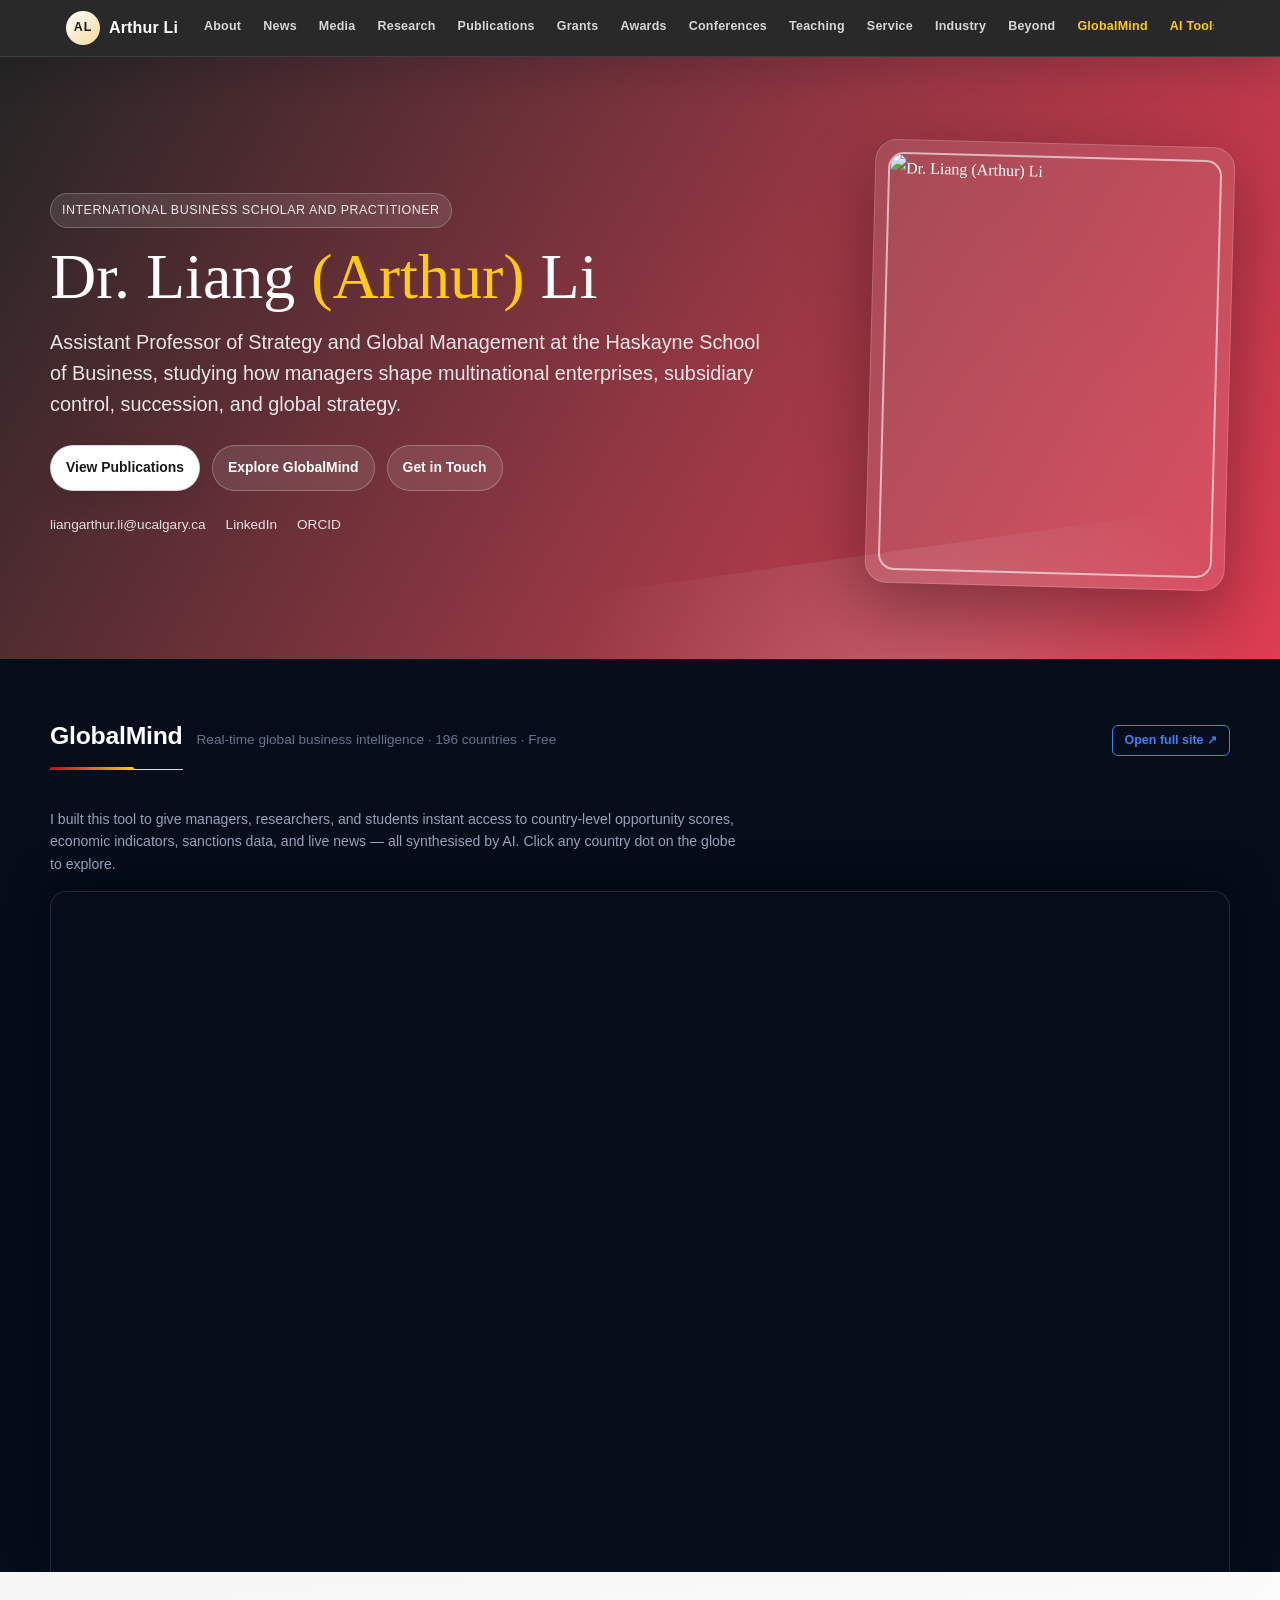
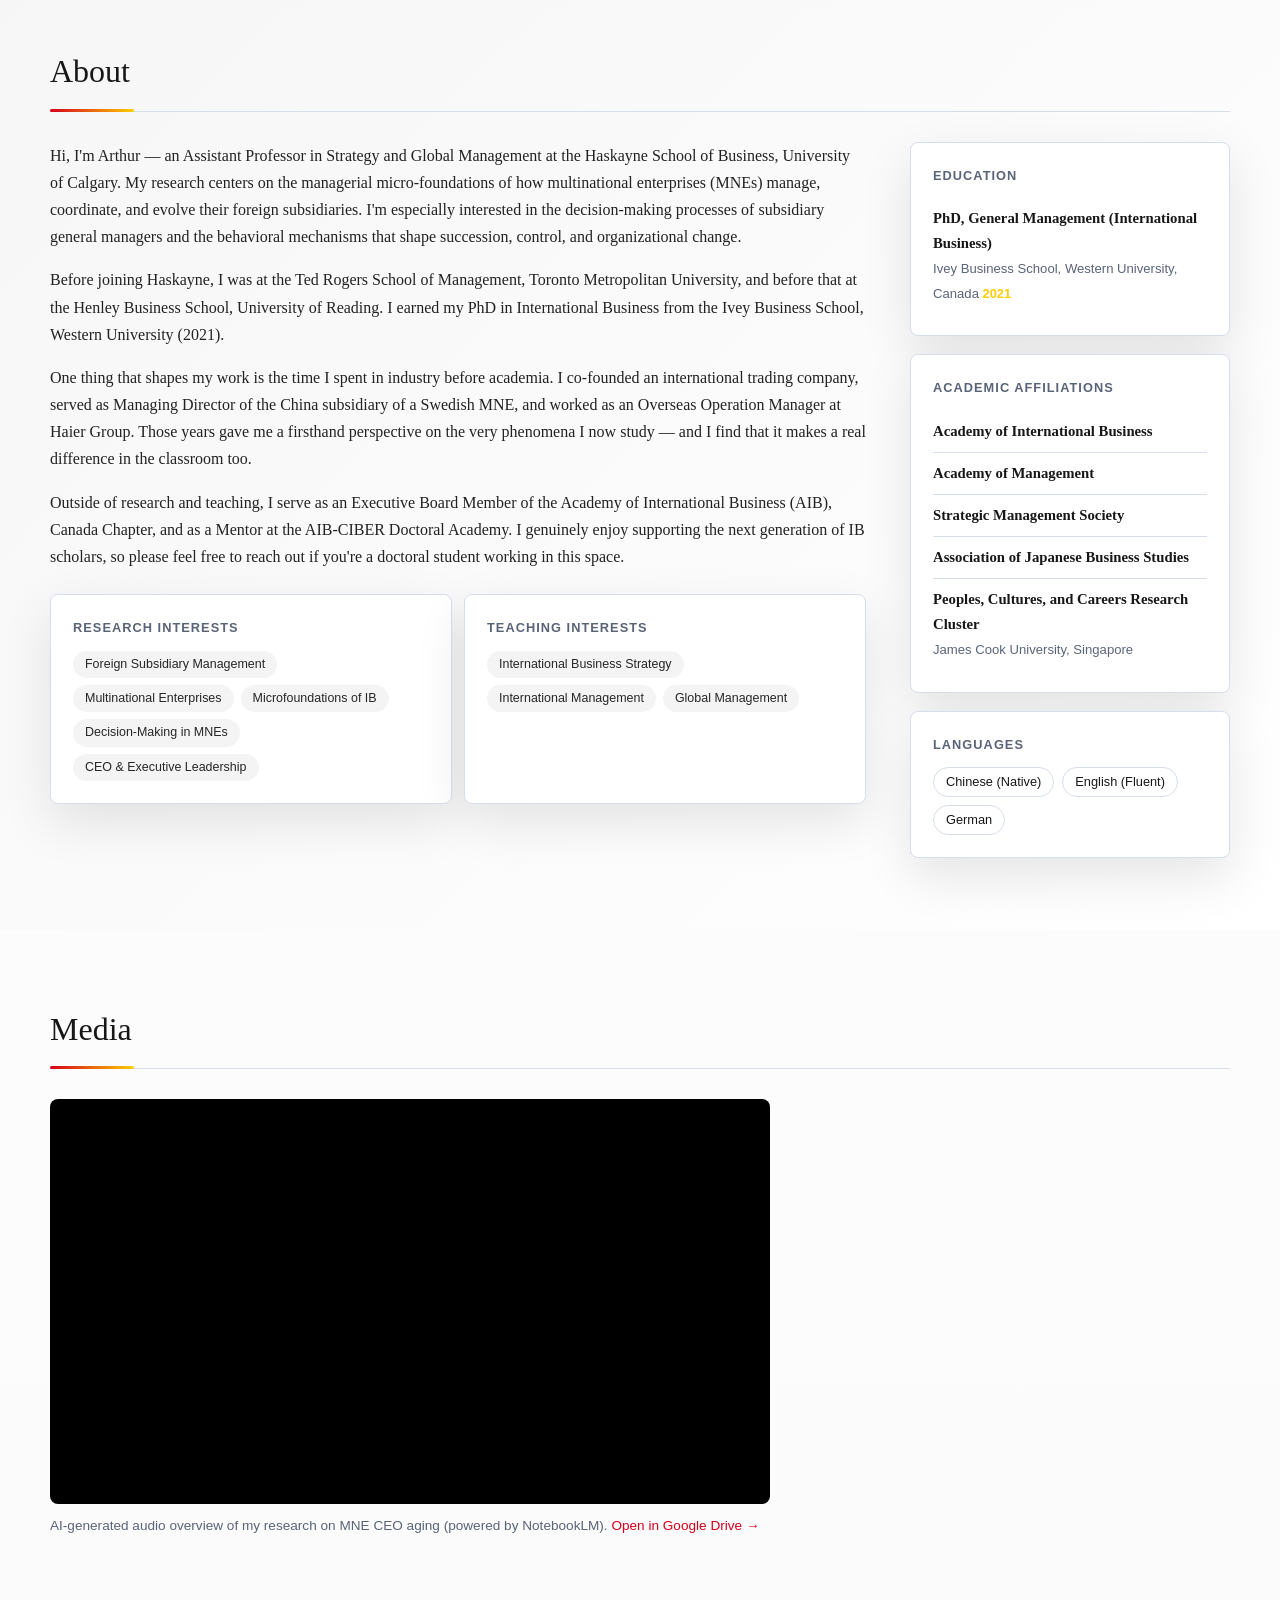
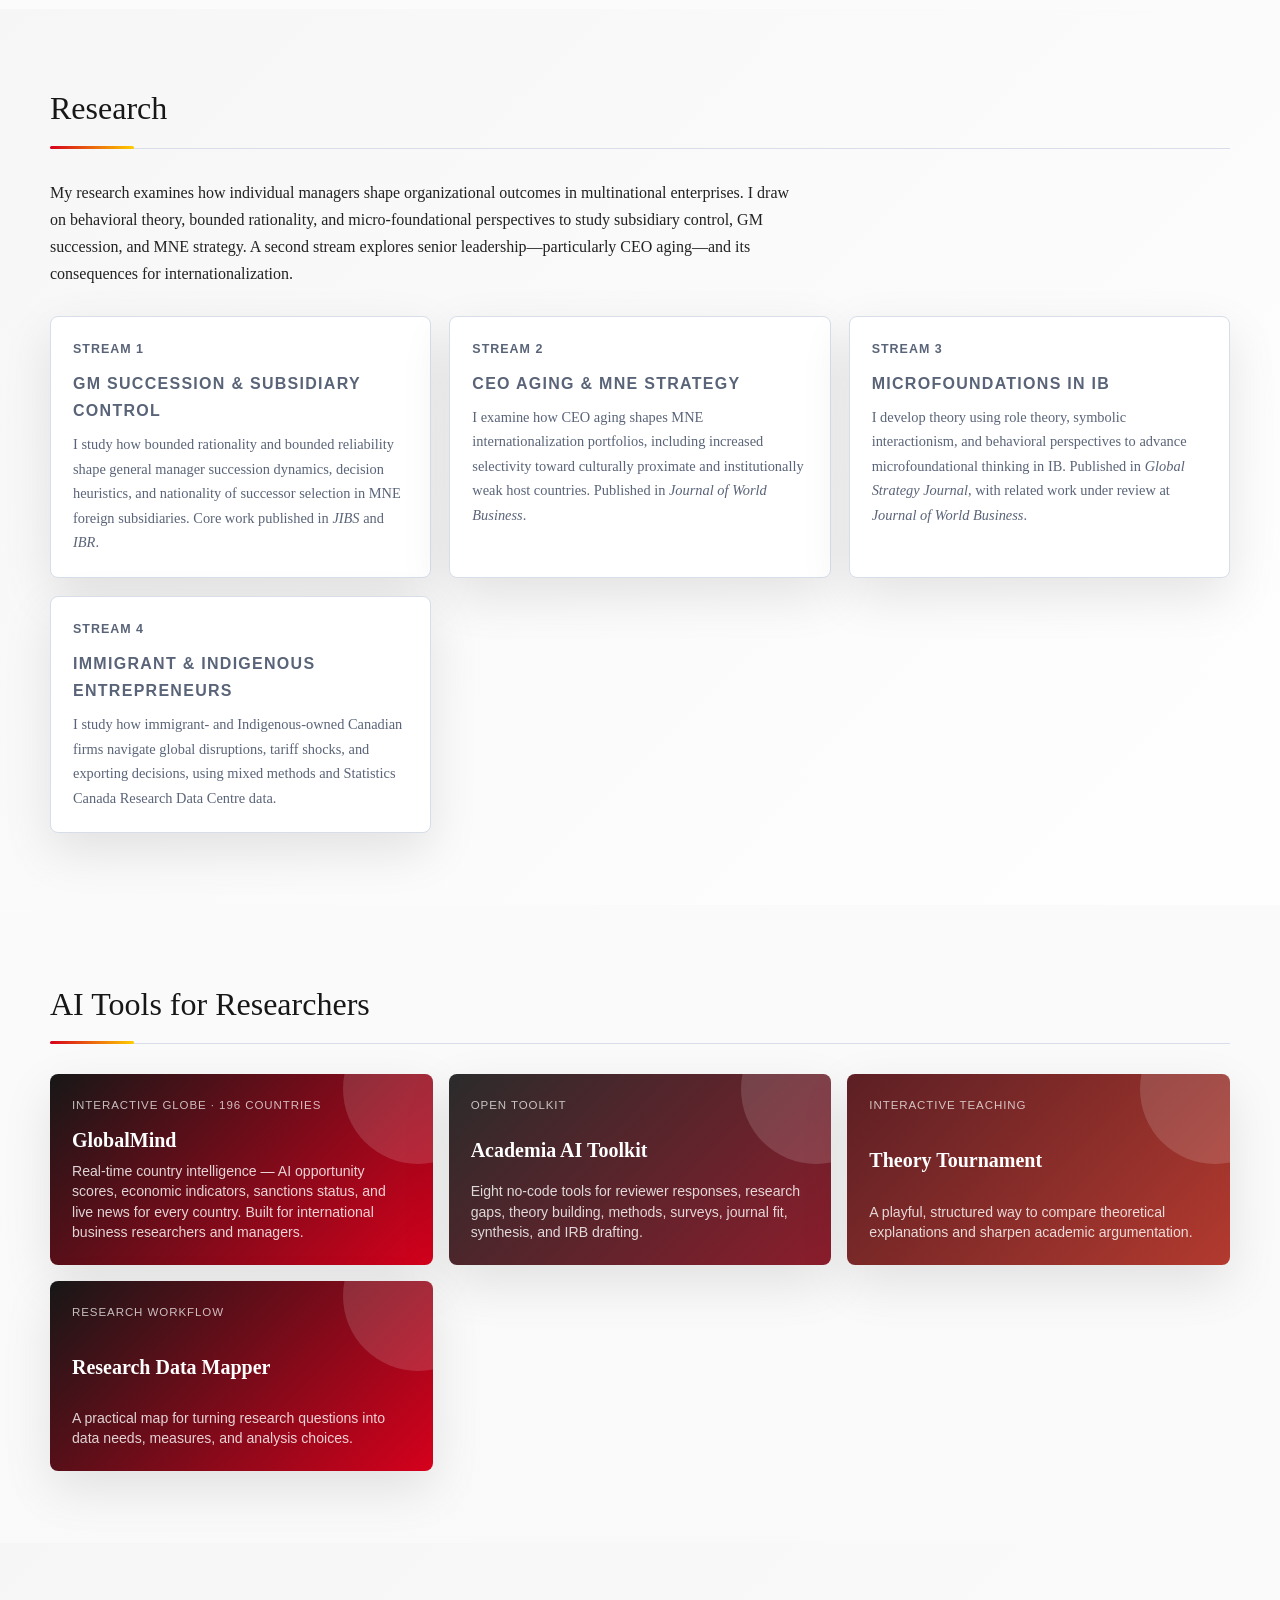
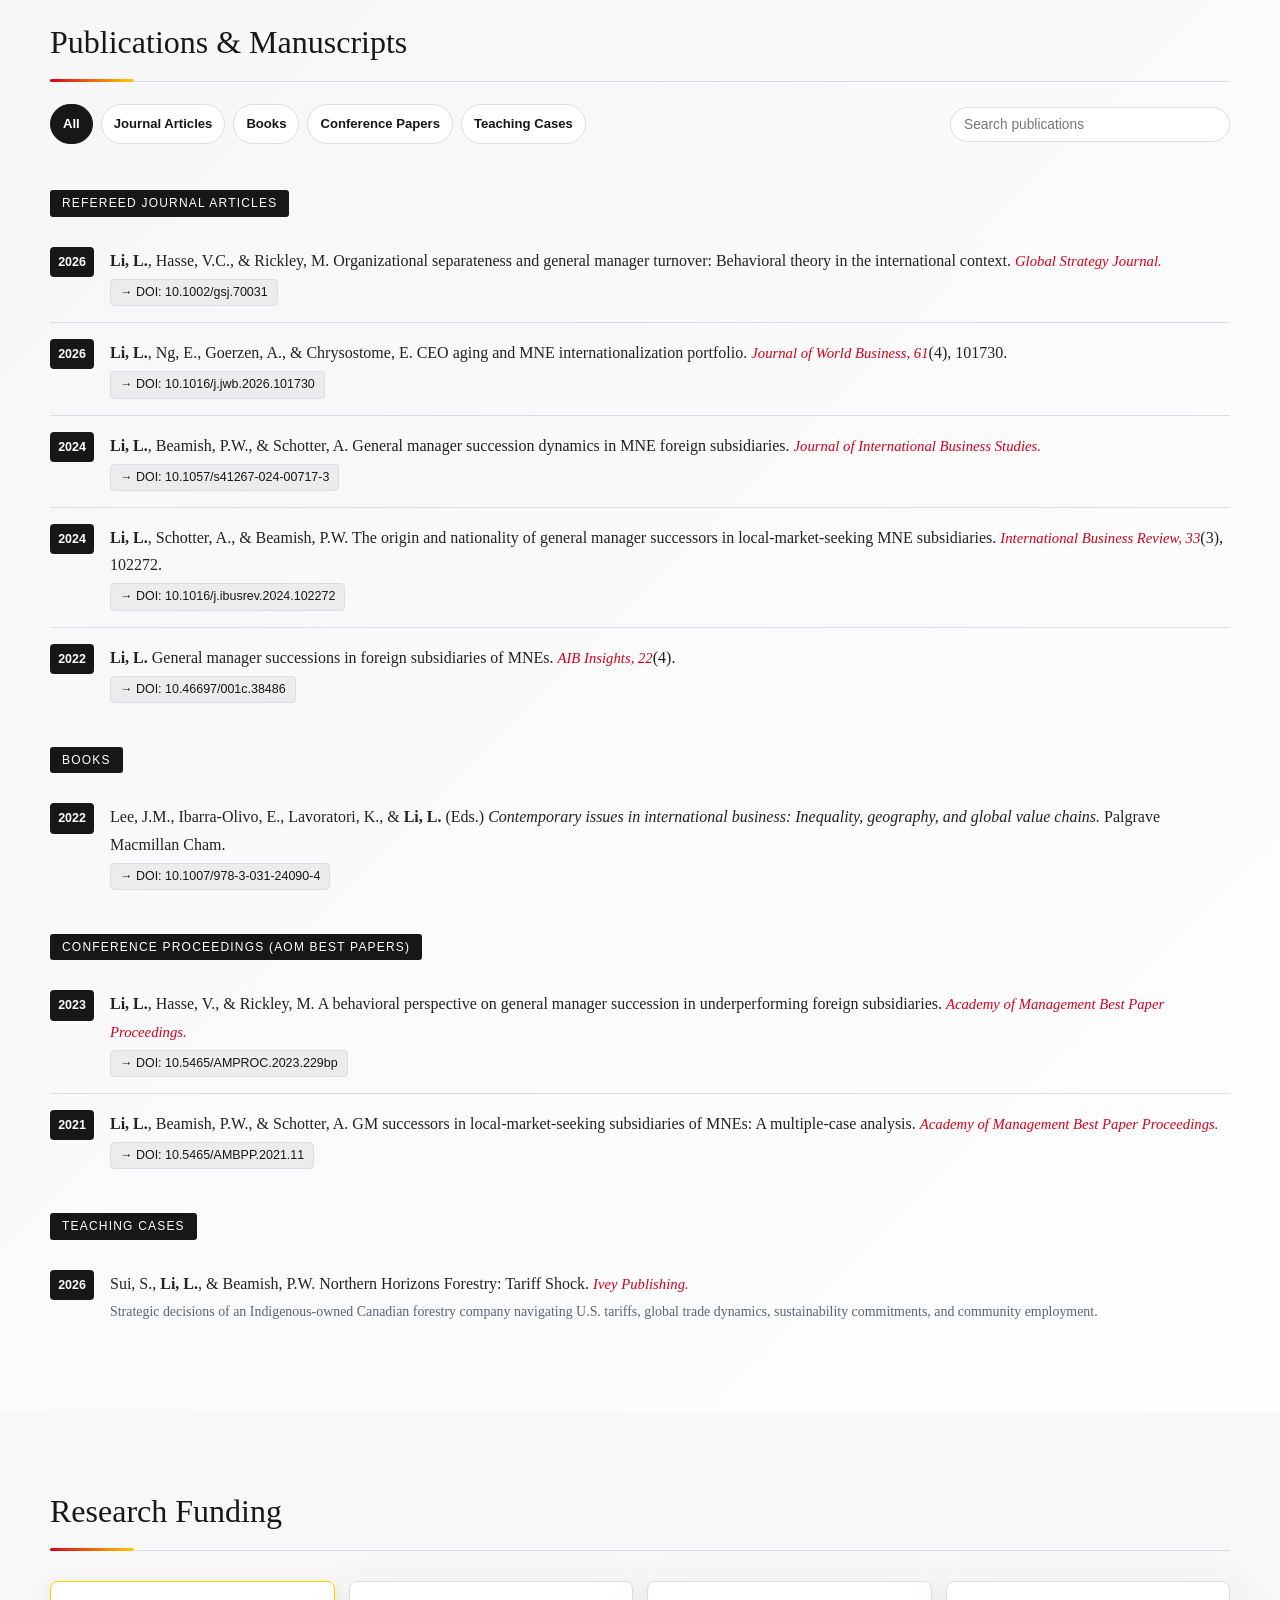
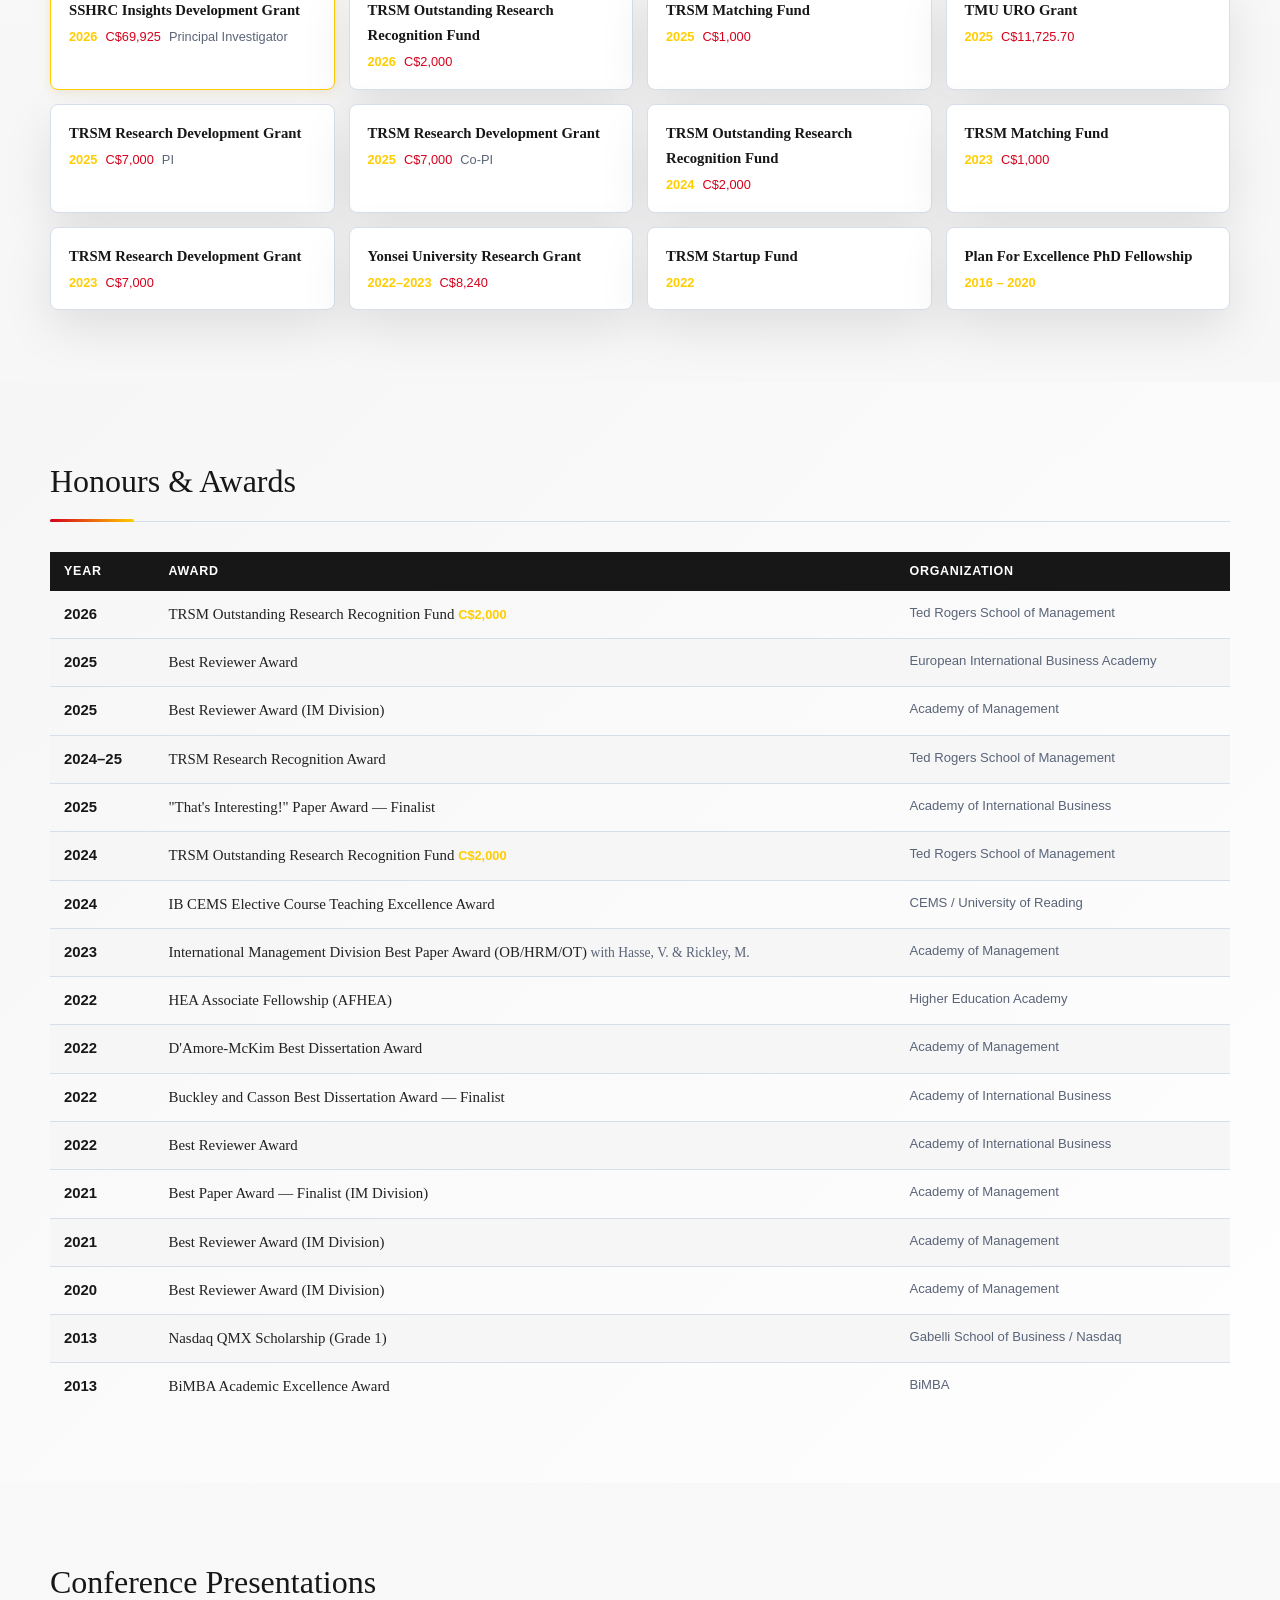
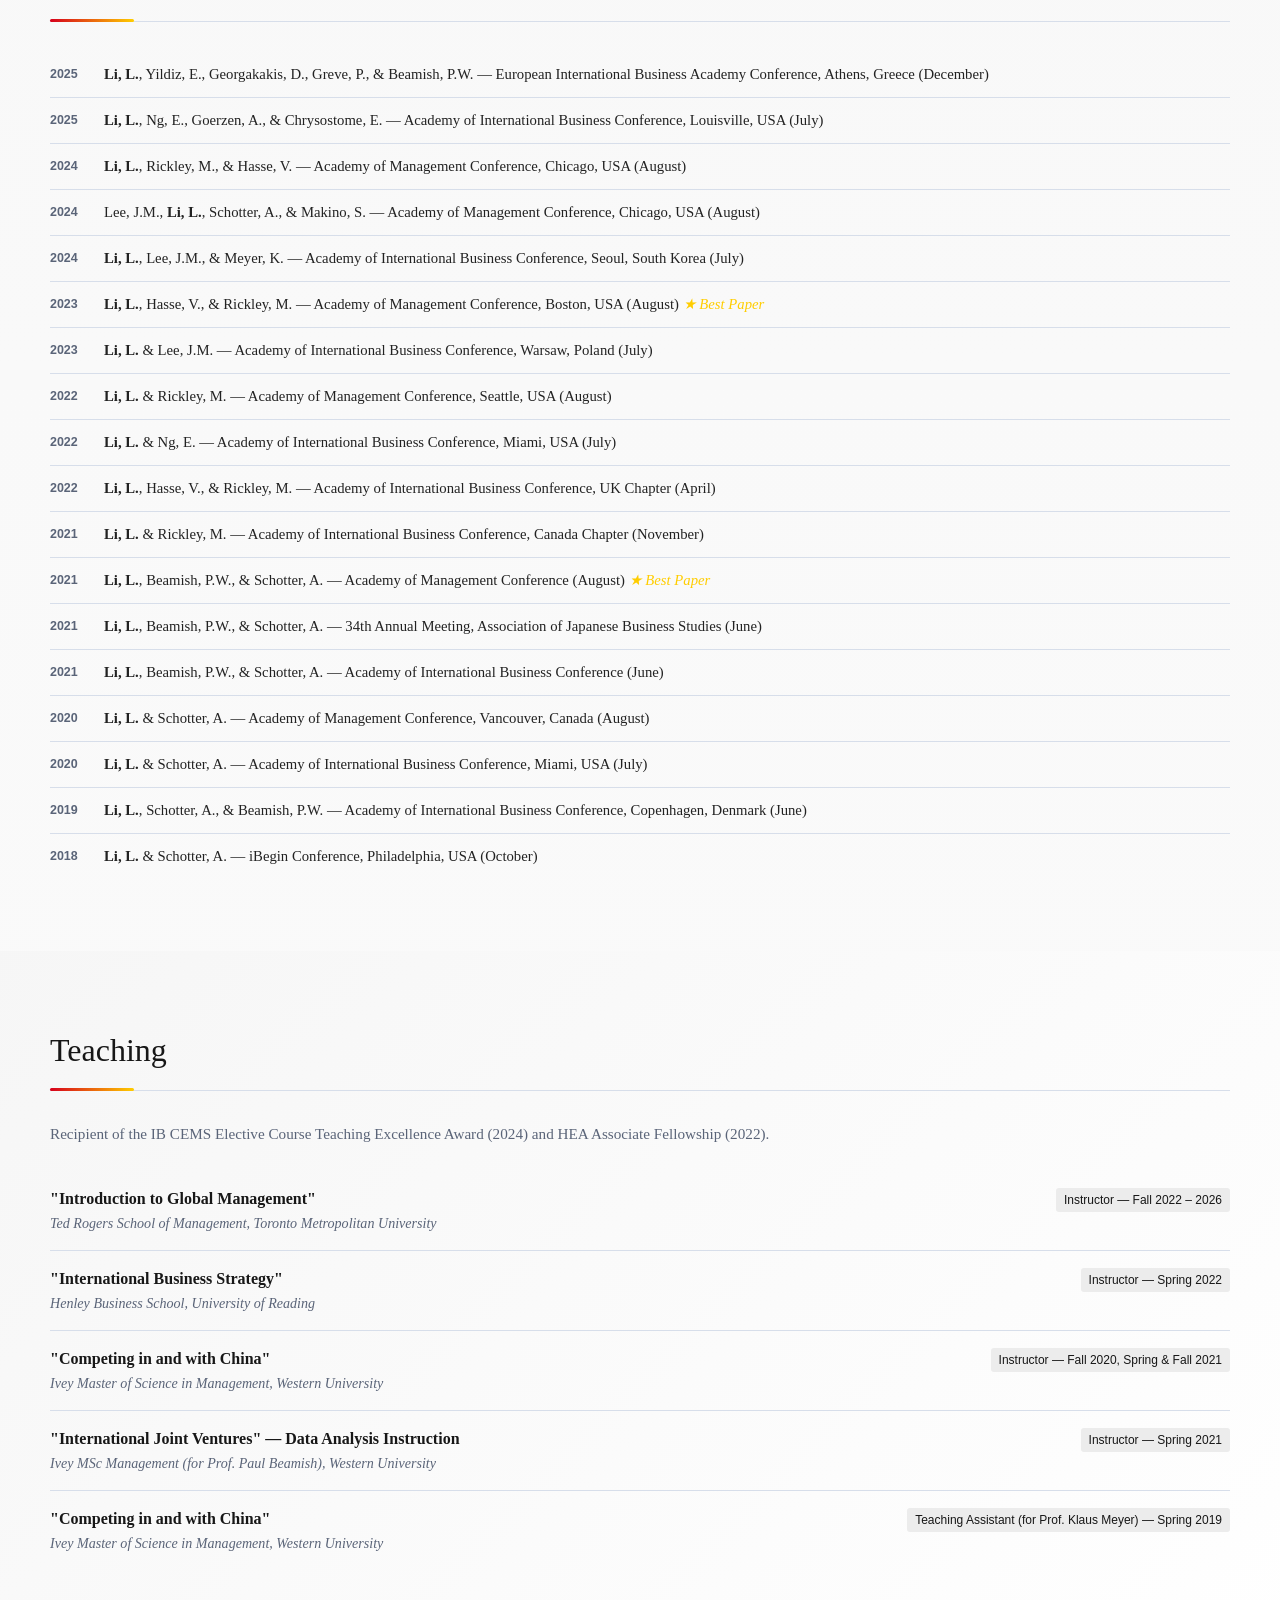
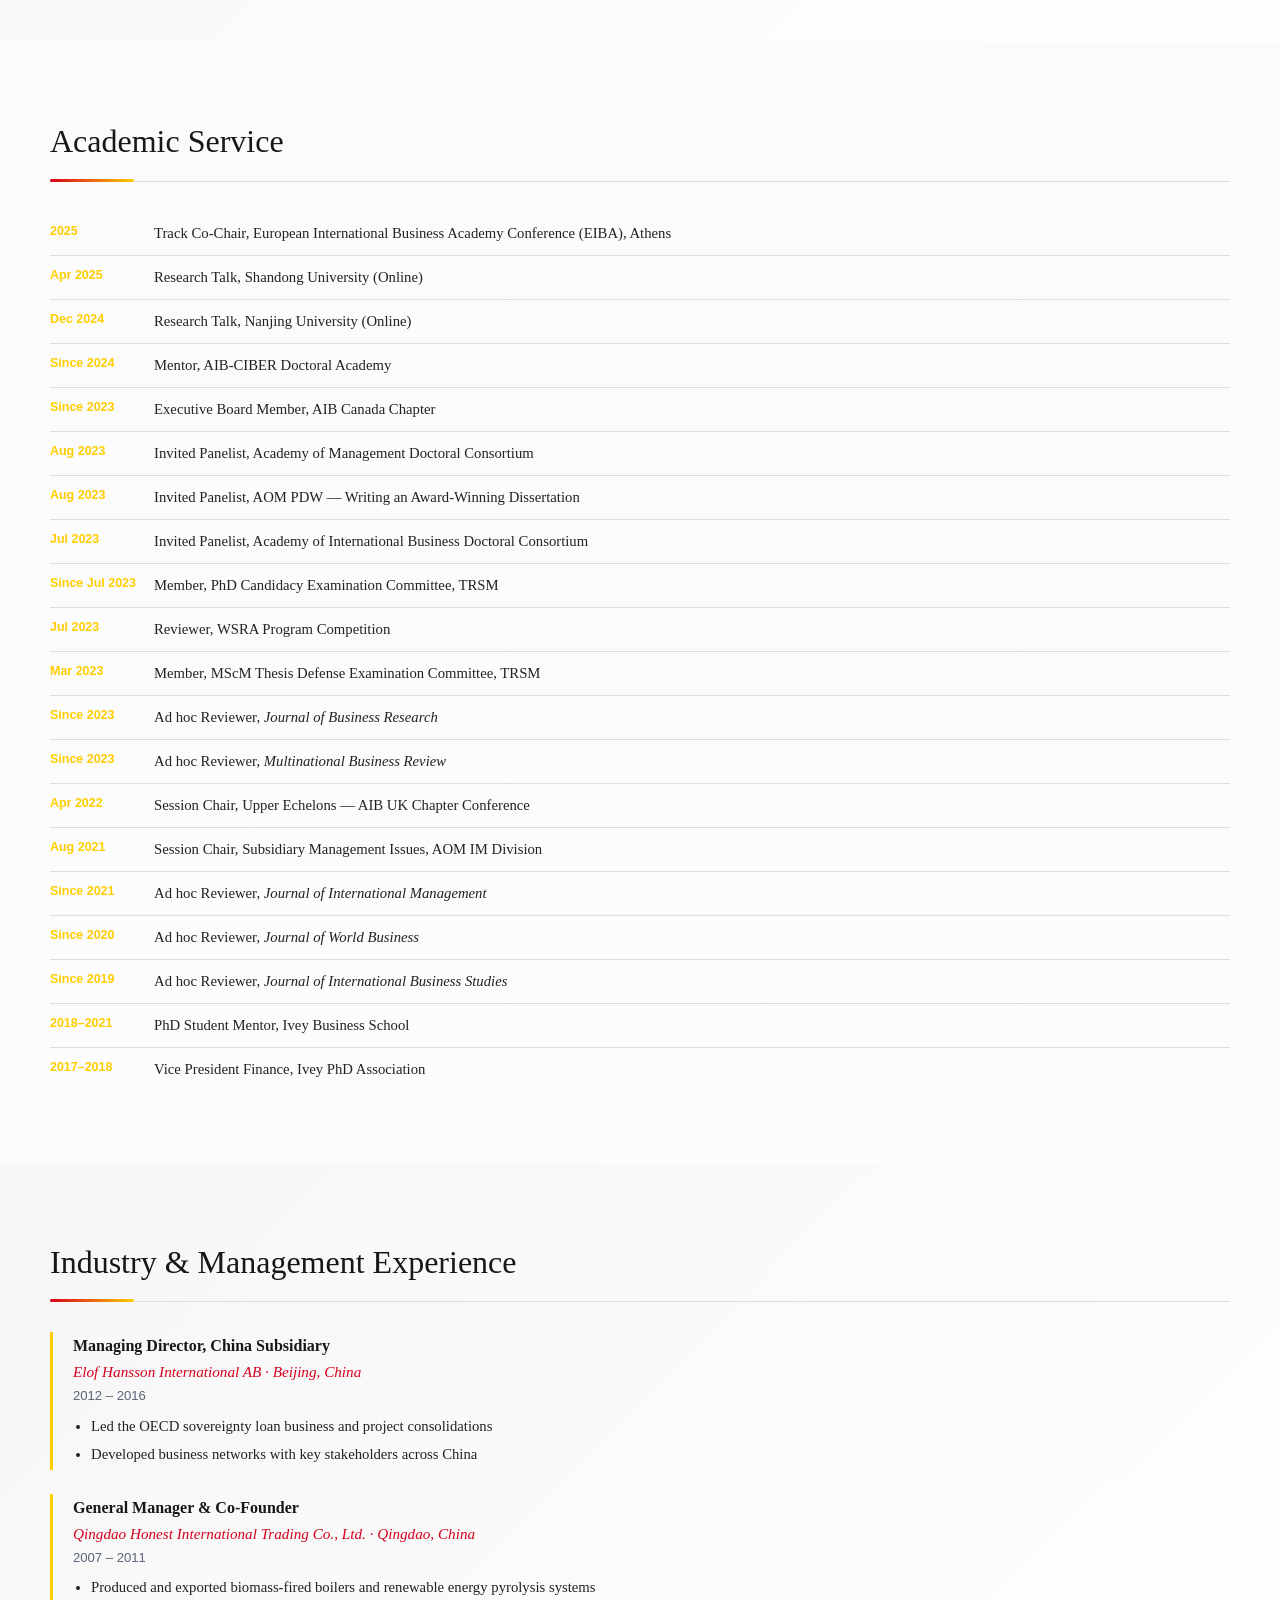
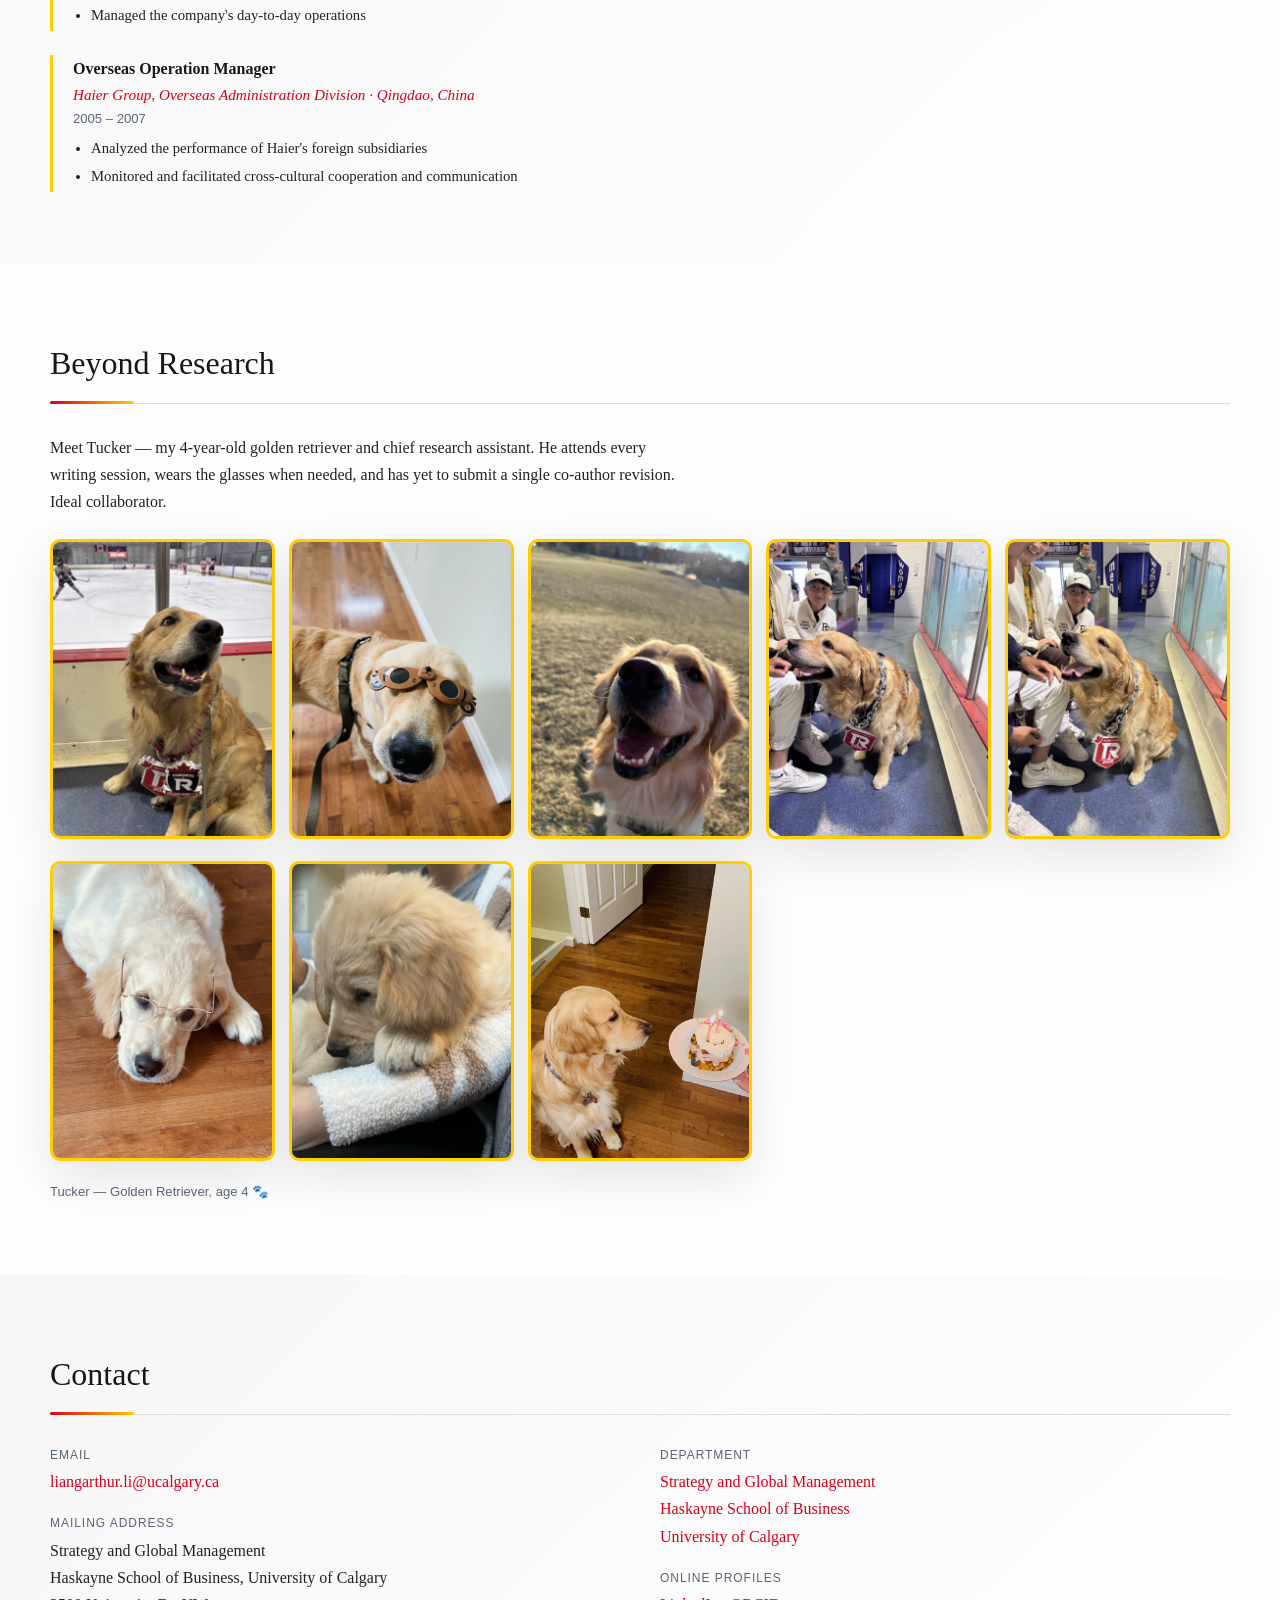
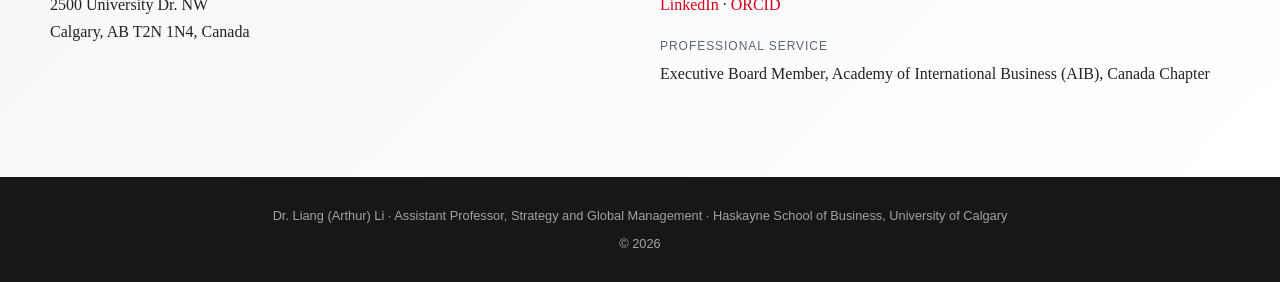
==== commit c0963a7c: "Add GSJ publication and update microfoundations stream status" ====
--- a/index.html
+++ b/index.html
@@ -3,7 +3,78 @@
 <head>
   <meta charset="UTF-8" />
   <meta name="viewport" content="width=device-width, initial-scale=1.0" />
-  <title>Dr. Liang (Arthur) Li | Assistant Professor, University of Calgary</title>
+  <title>Dr. Liang (Arthur) Li — Arthur Li | Assistant Professor, Haskayne School of Business, University of Calgary</title>
+
+  <!-- Primary SEO -->
+  <meta name="description" content="Dr. Liang (Arthur) Li is an Assistant Professor of Strategy and Global Management at the Haskayne School of Business, University of Calgary. His research covers foreign subsidiary management, multinational enterprise strategy, CEO leadership, and the microfoundations of international business." />
+  <meta name="keywords" content="Liang Arthur Li, Arthur Li, Liang Li, Dr. Arthur Li, international business professor, foreign subsidiary management, multinational enterprises, CEO leadership, University of Calgary, Haskayne School of Business, IB professor Canada" />
+  <meta name="author" content="Liang (Arthur) Li" />
+  <link rel="canonical" href="https://arthurliangli.github.io/" />
+
+  <!-- Open Graph (Facebook, LinkedIn, WhatsApp, AI crawlers) -->
+  <meta property="og:type" content="profile" />
+  <meta property="og:title" content="Dr. Liang (Arthur) Li — Arthur Li | International Business Professor" />
+  <meta property="og:description" content="Assistant Professor of Strategy and Global Management at the Haskayne School of Business, University of Calgary. Research: foreign subsidiary management, MNE strategy, CEO leadership, microfoundations of IB." />
+  <meta property="og:url" content="https://arthurliangli.github.io/" />
+  <meta property="og:image" content="https://www.torontomu.ca/content/dam/tedrogersschool/business-management/faculty/gms/liang-arthur-li.jpg" />
+  <meta property="profile:first_name" content="Liang" />
+  <meta property="profile:last_name" content="Li" />
+
+  <!-- Twitter / X Card -->
+  <meta name="twitter:card" content="summary_large_image" />
+  <meta name="twitter:title" content="Dr. Liang (Arthur) Li — Arthur Li | International Business Professor" />
+  <meta name="twitter:description" content="Assistant Professor of Strategy and Global Management, Haskayne School of Business, University of Calgary." />
+  <meta name="twitter:image" content="https://www.torontomu.ca/content/dam/tedrogersschool/business-management/faculty/gms/liang-arthur-li.jpg" />
+
+  <!-- JSON-LD Person schema (Google Knowledge Graph + AI agents) -->
+  <script type="application/ld+json">
+  {
+    "@context": "https://schema.org",
+    "@type": "Person",
+    "name": "Liang (Arthur) Li",
+    "alternateName": ["Arthur Li", "Liang Li", "Liang Arthur Li", "Dr. Arthur Li", "Dr. Liang Li"],
+    "givenName": "Liang",
+    "additionalName": "Arthur",
+    "familyName": "Li",
+    "honorificPrefix": "Dr.",
+    "jobTitle": "Assistant Professor of Strategy and Global Management",
+    "affiliation": {
+      "@type": "CollegeOrUniversity",
+      "name": "University of Calgary",
+      "department": "Haskayne School of Business",
+      "url": "https://haskayne.ucalgary.ca"
+    },
+    "alumniOf": {
+      "@type": "CollegeOrUniversity",
+      "name": "Ivey Business School, Western University"
+    },
+    "url": "https://arthurliangli.github.io",
+    "sameAs": [
+      "https://www.linkedin.com/in/arthur312/",
+      "https://orcid.org/0000-0002-8154-1591",
+      "https://arthurliangli.github.io"
+    ],
+    "email": "liangarthur.li@ucalgary.ca",
+    "knowsAbout": [
+      "Foreign Subsidiary Management",
+      "Multinational Enterprise Strategy",
+      "International Business",
+      "CEO Leadership",
+      "Corporate Governance",
+      "Microfoundations of International Business",
+      "Headquarters-Subsidiary Relationships"
+    ],
+    "knowsLanguage": ["Chinese", "English", "German"],
+    "award": [
+      "Best Paper Award, Academy of Management, 2023",
+      "IB CEMS Teaching Excellence Award, 2024",
+      "Best Reviewer Award, EIBA, 2025",
+      "Best Reviewer Award, AOM, 2025"
+    ],
+    "description": "Dr. Liang (Arthur) Li, also known as Arthur Li, is an Assistant Professor of Strategy and Global Management at the Haskayne School of Business, University of Calgary. His research examines how individual managers shape organizational outcomes in multinational enterprises, covering foreign subsidiary management, CEO aging and internationalization, and microfoundations of international business decisions."
+  }
+  </script>
+
   <style>
     *, *::before, *::after { box-sizing: border-box; margin: 0; padding: 0; }
     :root {
@@ -682,8 +753,8 @@
         <h3 style="font-size:1rem; margin-bottom:8px;">Microfoundations in IB</h3>
         <p style="font-size:.9rem; color:var(--muted);">
           I develop theory using role theory, symbolic interactionism, and behavioral perspectives
-          to advance microfoundational thinking in IB. Ongoing work under review at
-          <em>Global Strategy Journal</em> and <em>Journal of World Business</em>.
+          to advance microfoundational thinking in IB. Published in
+          <em>Global Strategy Journal</em>, with related work under review at <em>Journal of World Business</em>.
         </p>
       </div>
       <div class="info-card" style="margin-bottom:0;">
@@ -750,6 +821,16 @@
       <li data-pub-type="journal">
         <div class="pub-year">2026</div>
         <div class="pub-body">
+          <strong>Li, L.</strong>, Hasse, V.C., &amp; Rickley, M.
+          Organizational separateness and general manager turnover: Behavioral theory in the international context.
+          <span class="journal">Global Strategy Journal.</span>
+          <br /><a class="pub-link" href="https://doi.org/10.1002/gsj.70031" target="_blank" rel="noopener">→ DOI: 10.1002/gsj.70031</a>
+        </div>
+      </li>
+
+      <li data-pub-type="journal">
+        <div class="pub-year">2026</div>
+        <div class="pub-body">
           <strong>Li, L.</strong>, Ng, E., Goerzen, A., &amp; Chrysostome, E.
           CEO aging and MNE internationalization portfolio.
           <span class="journal">Journal of World Business, 61</span>(4), 101730.
